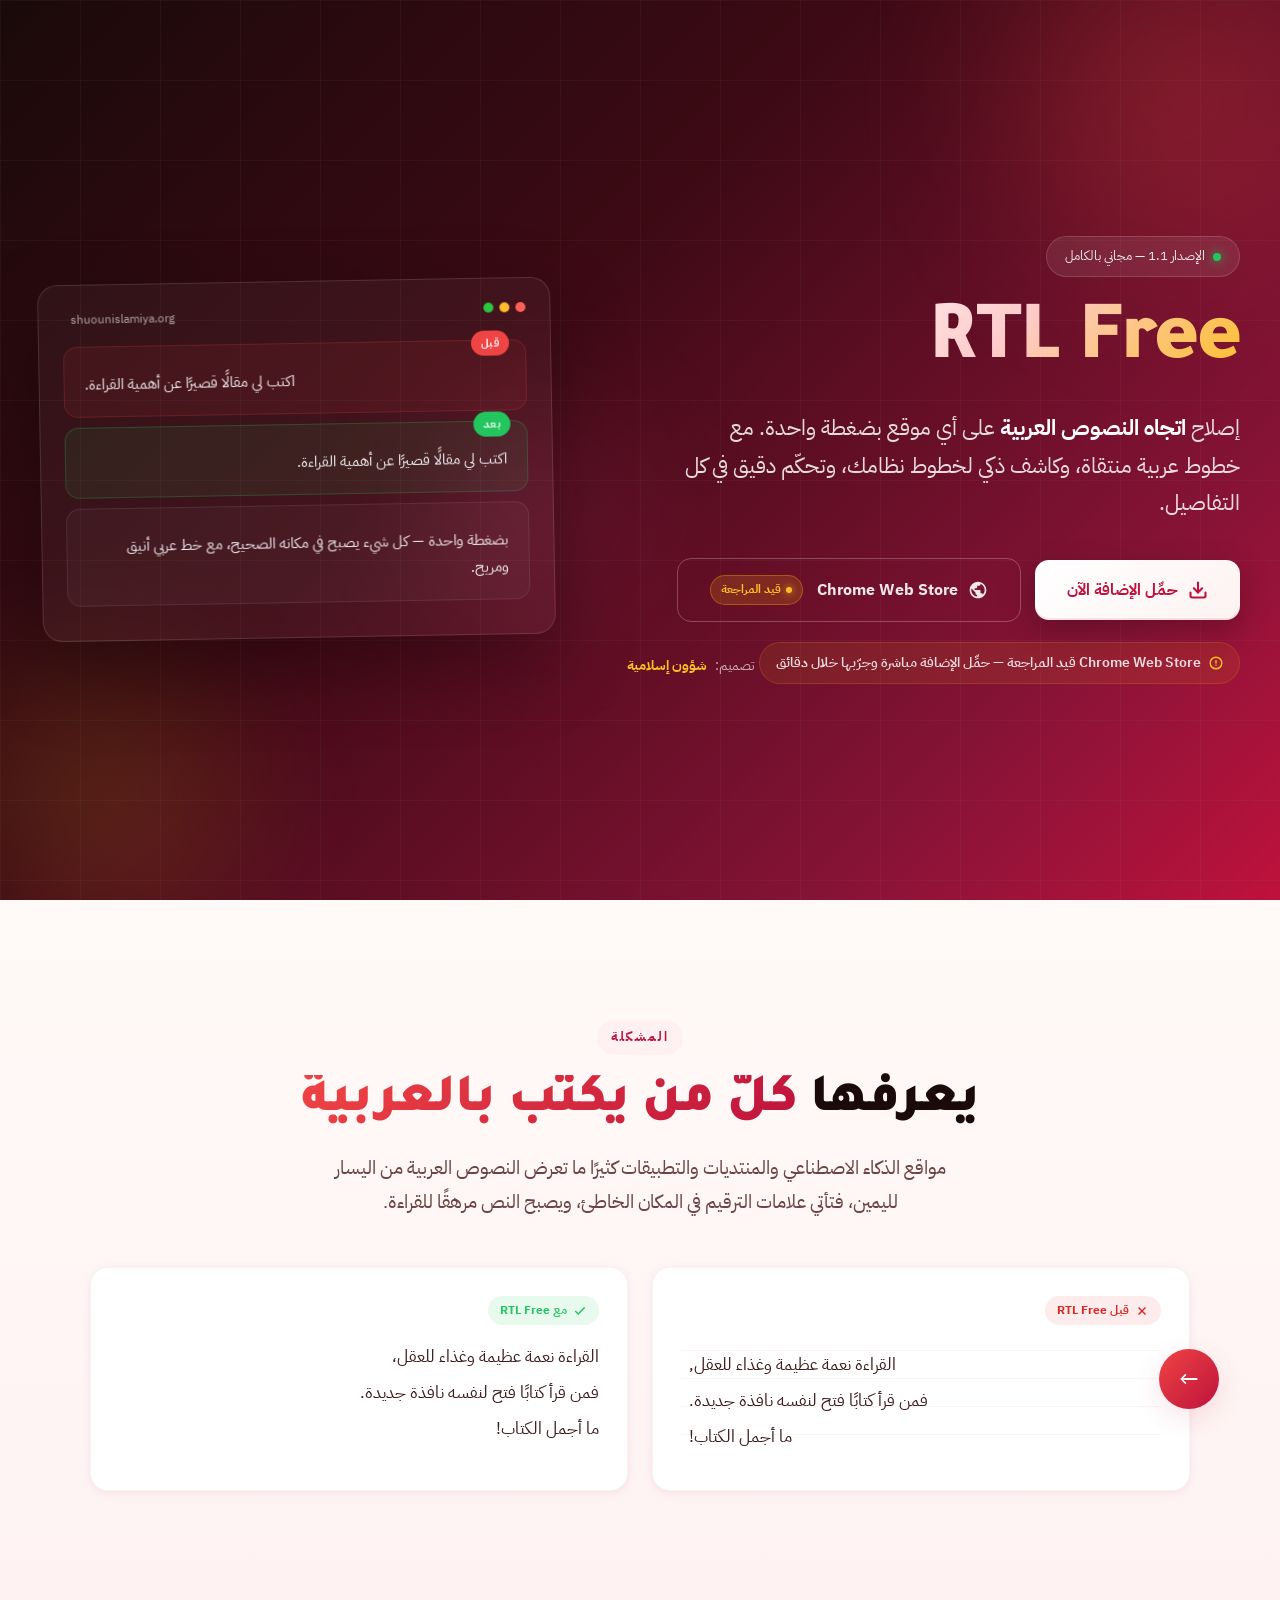
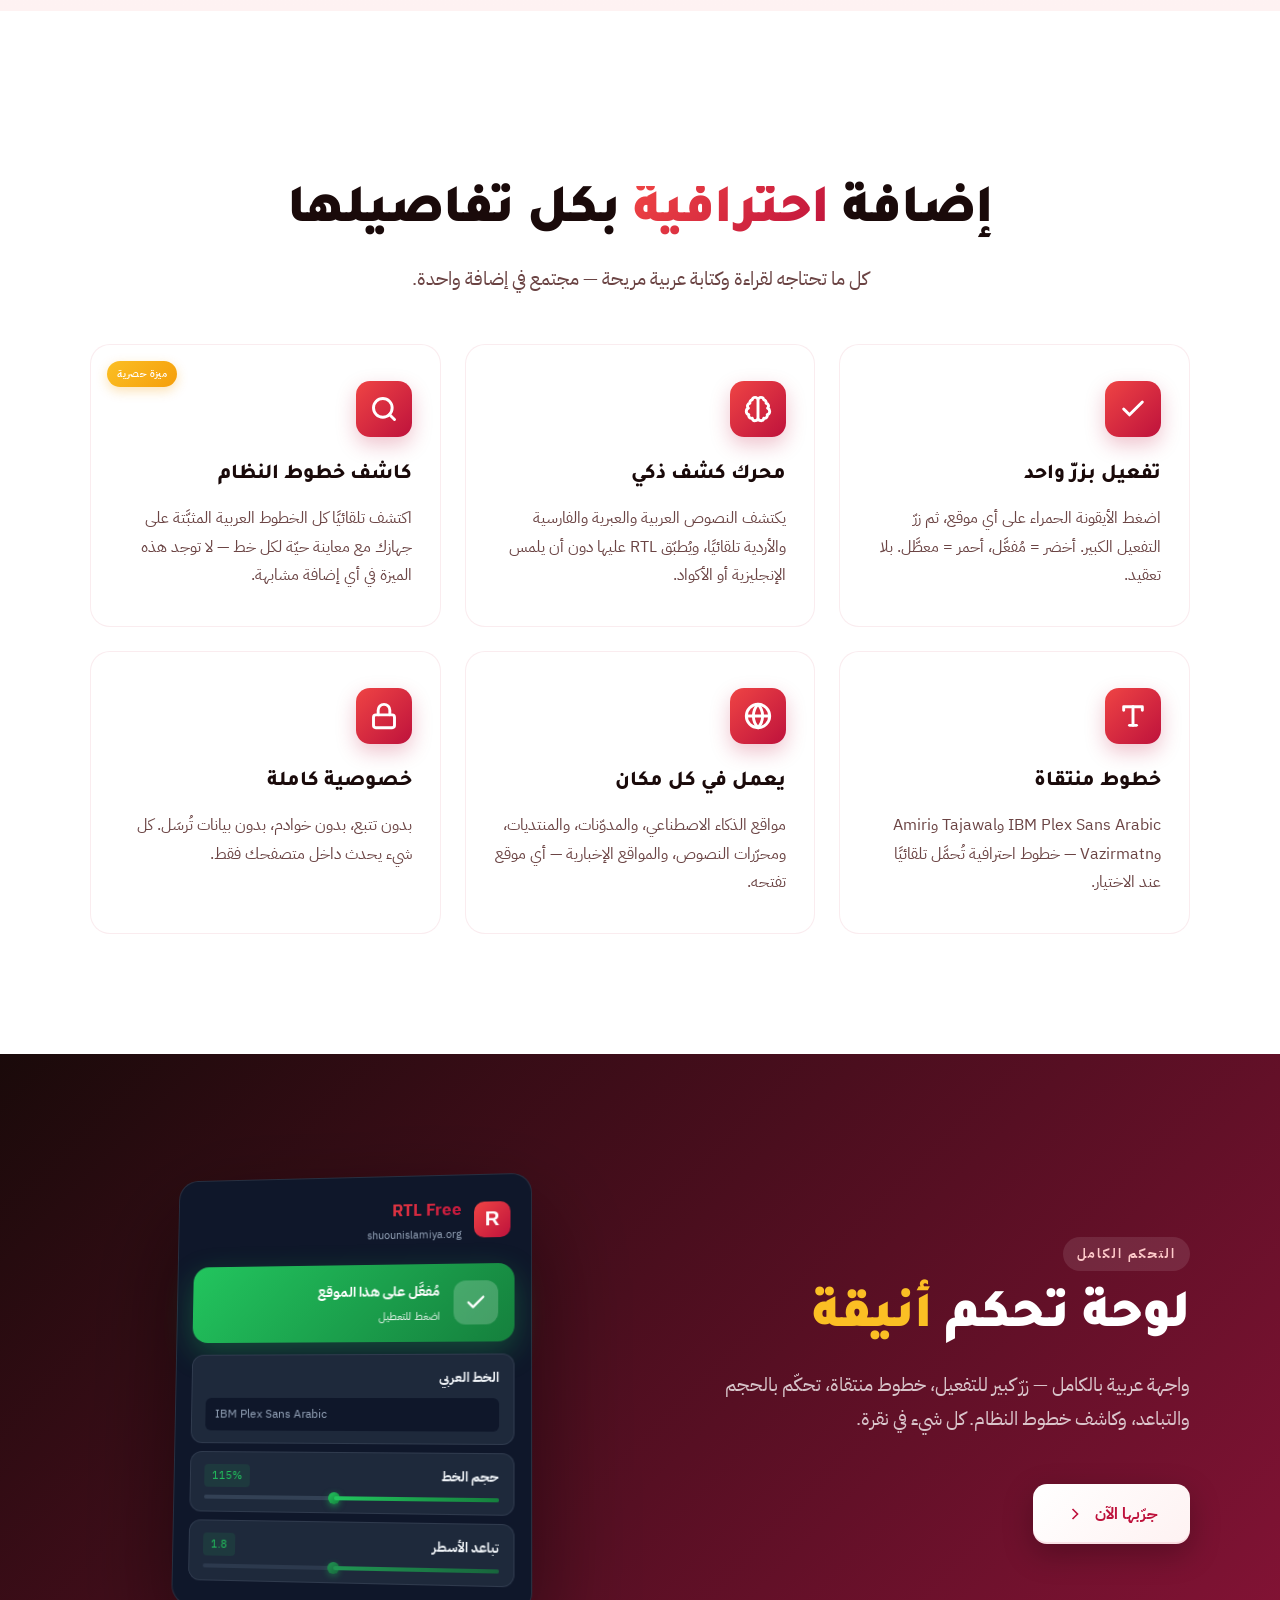
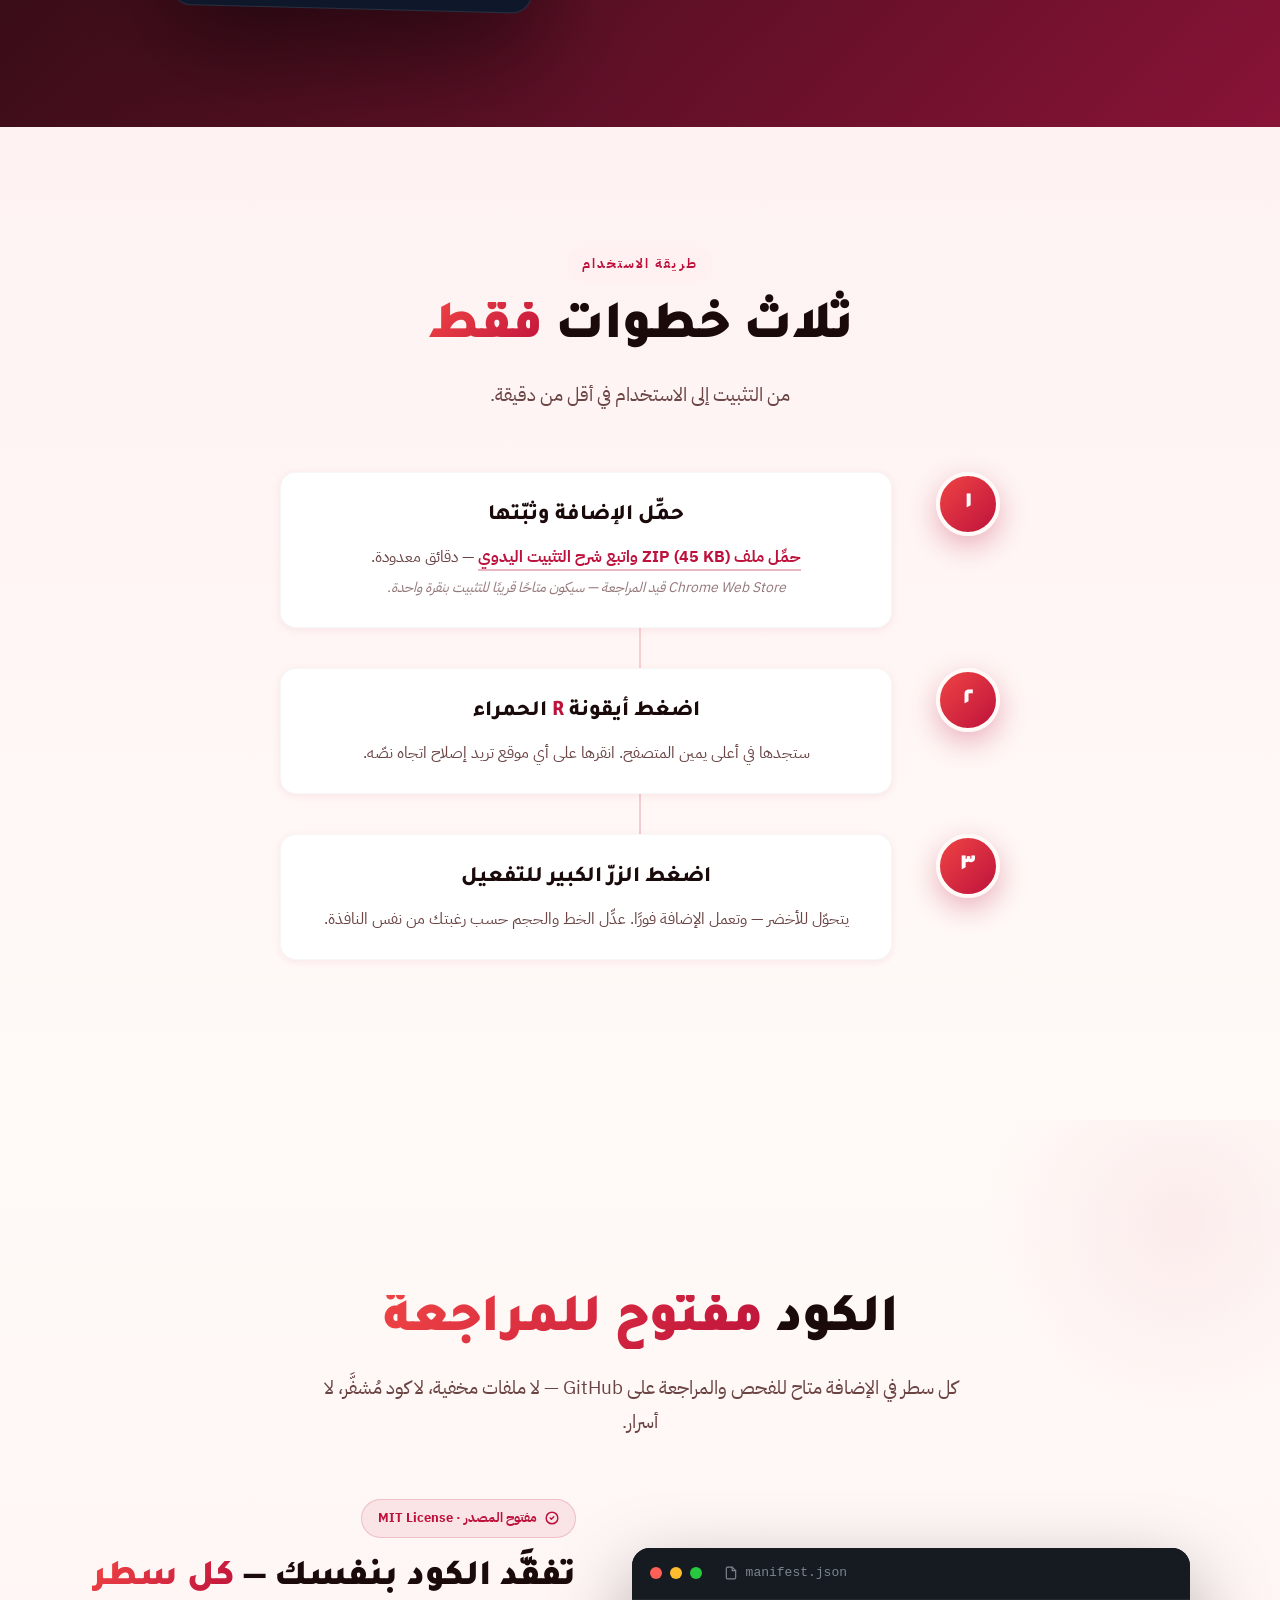
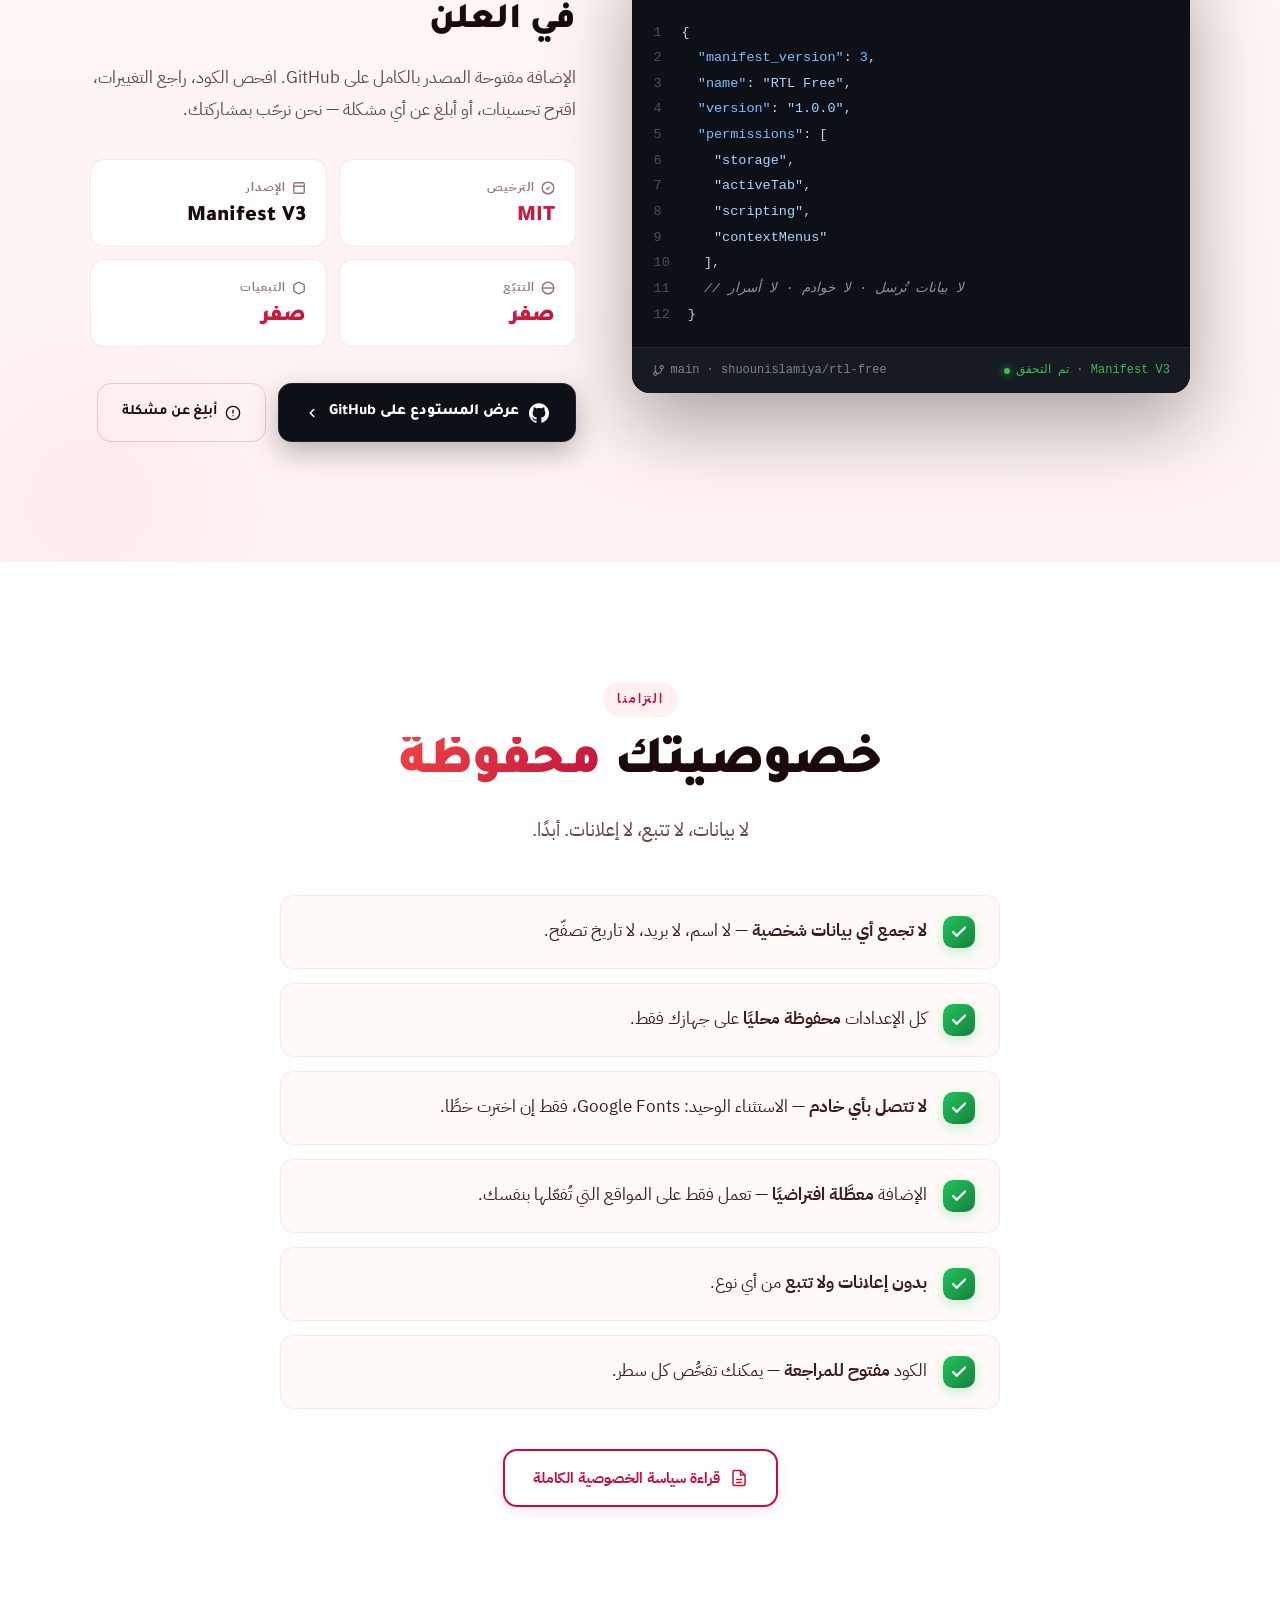
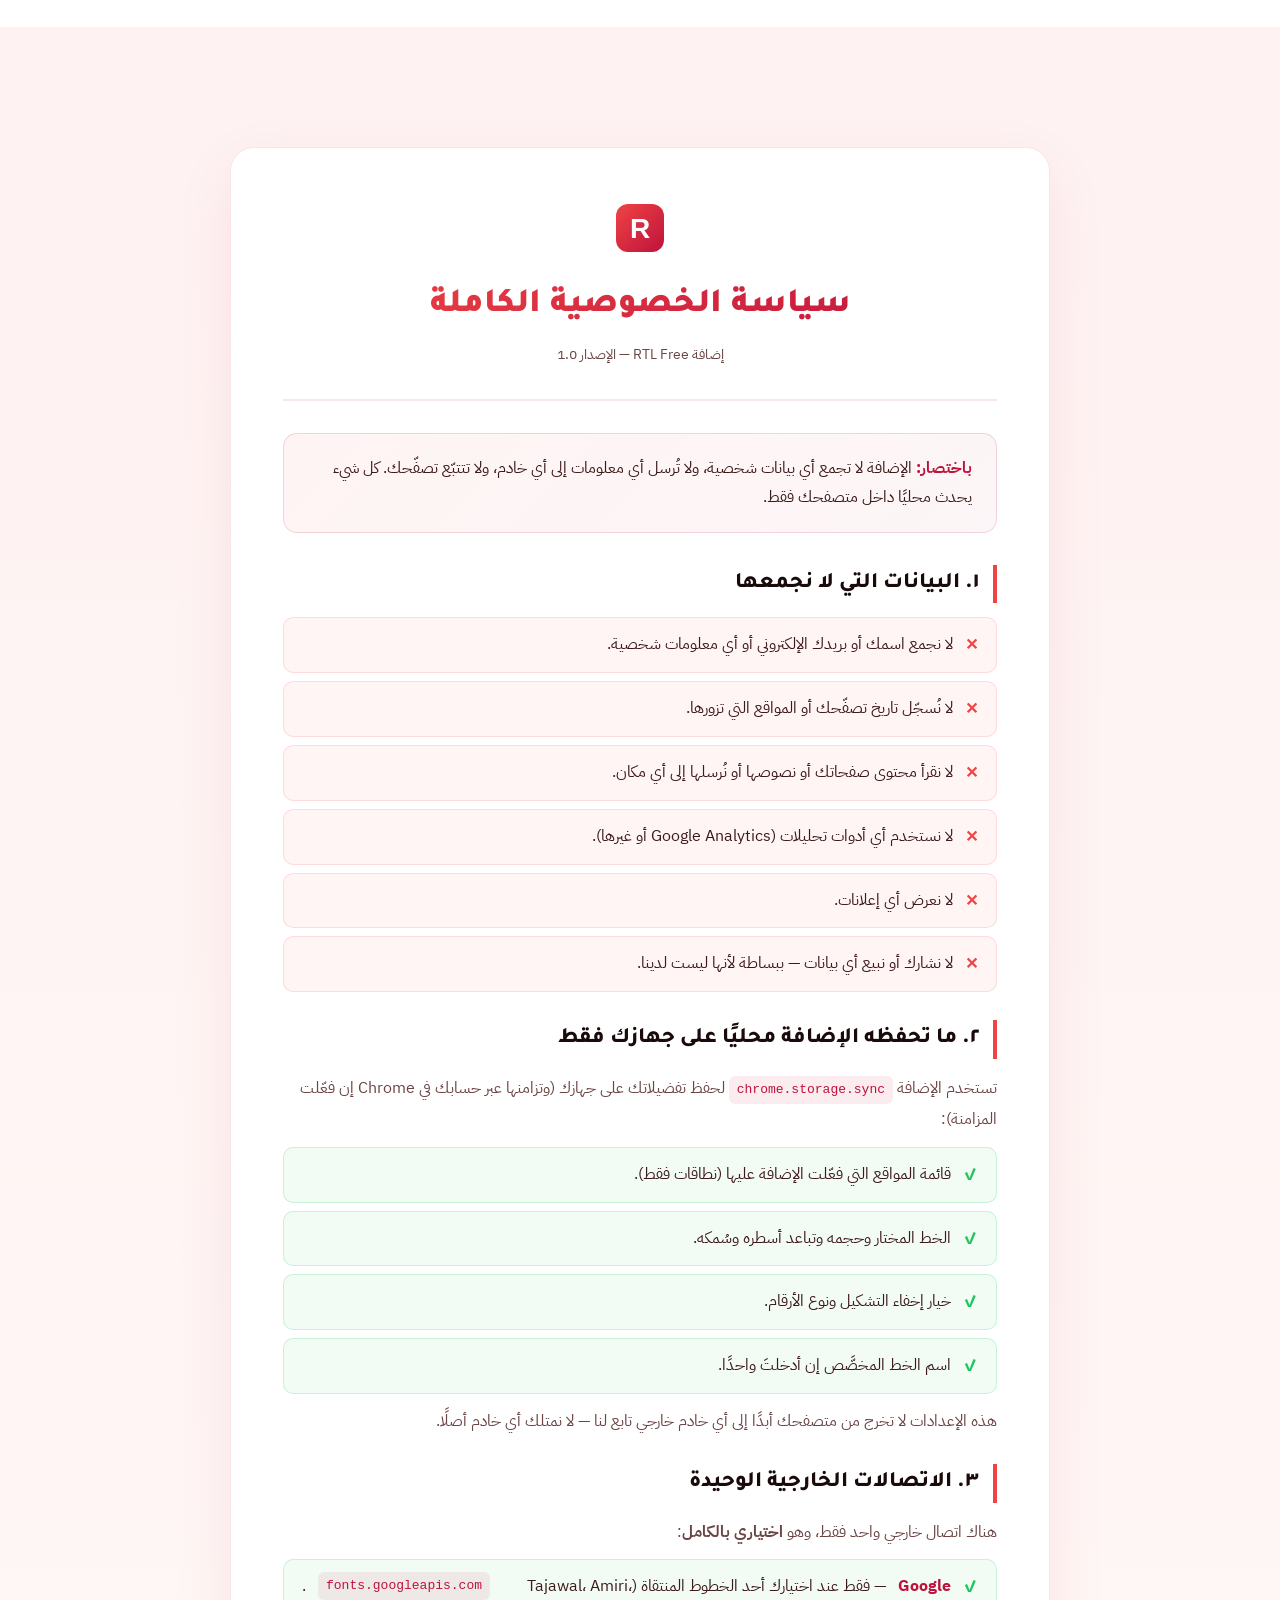
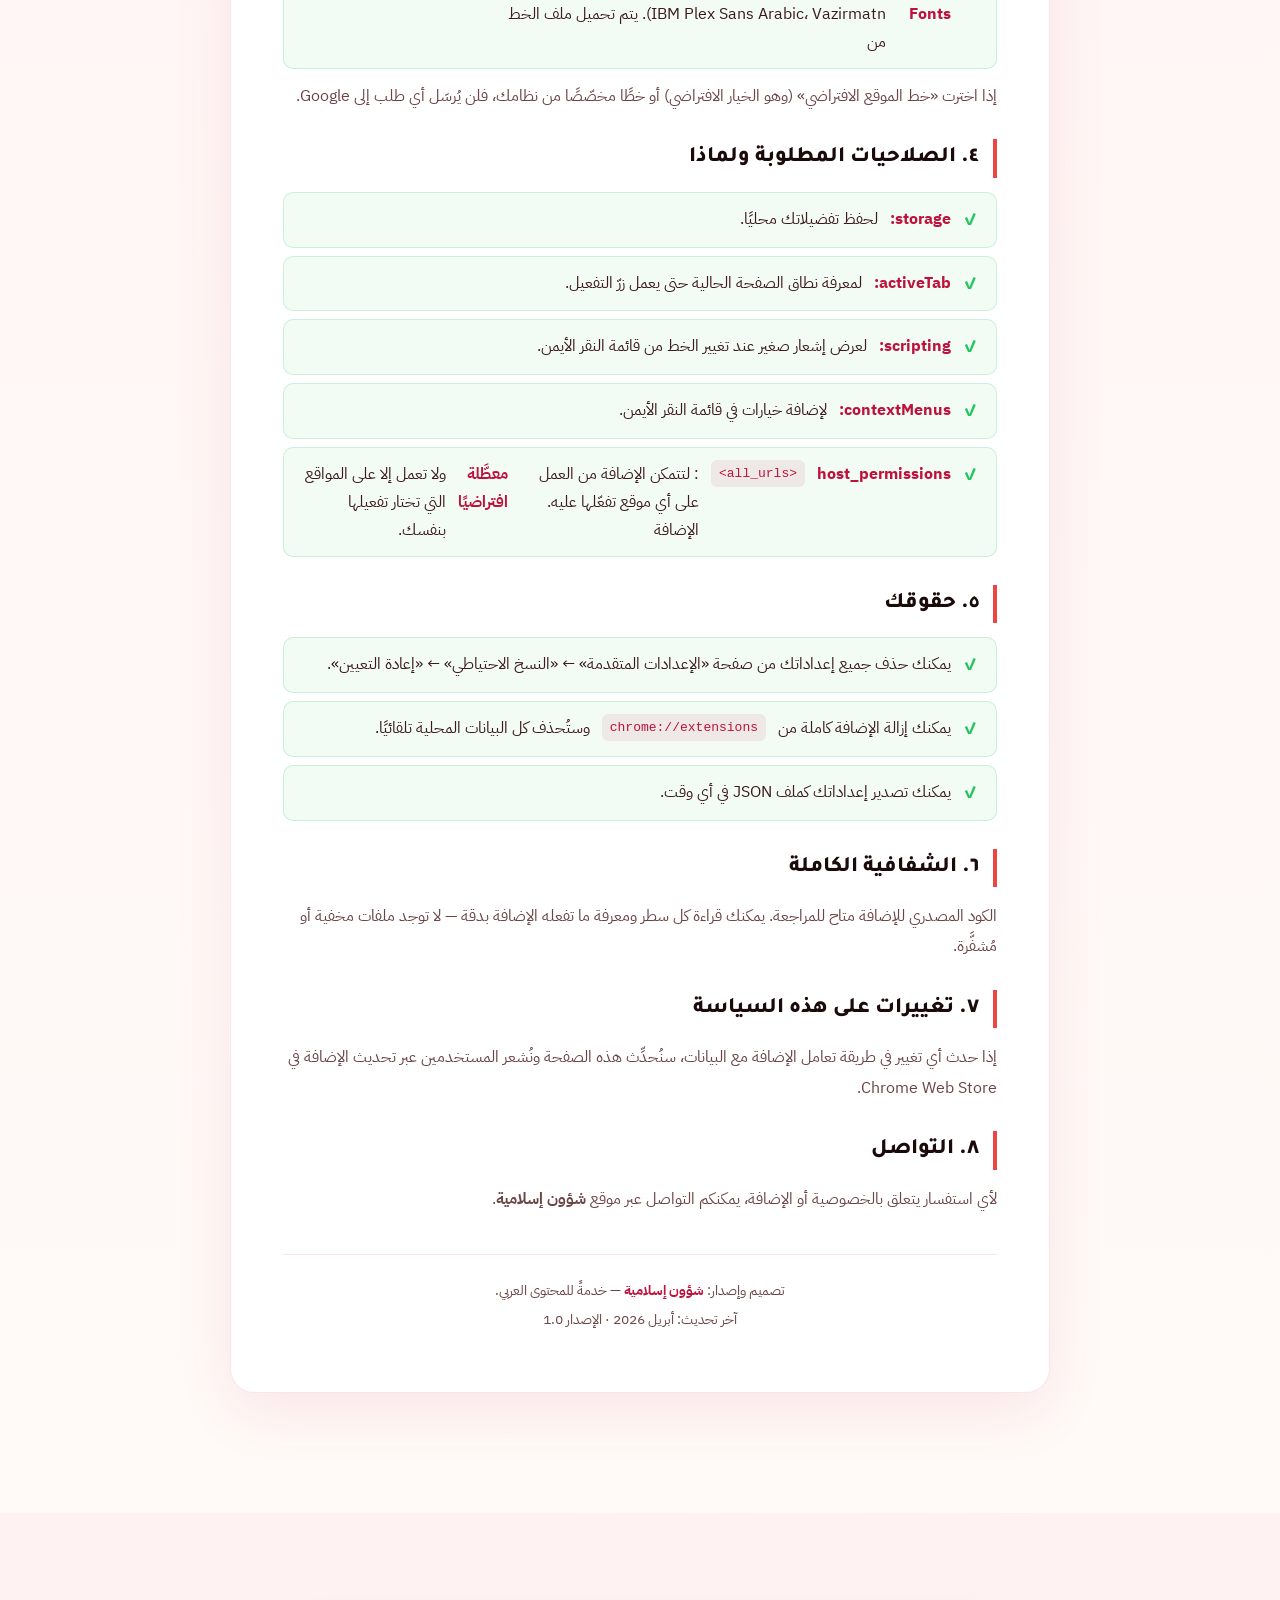
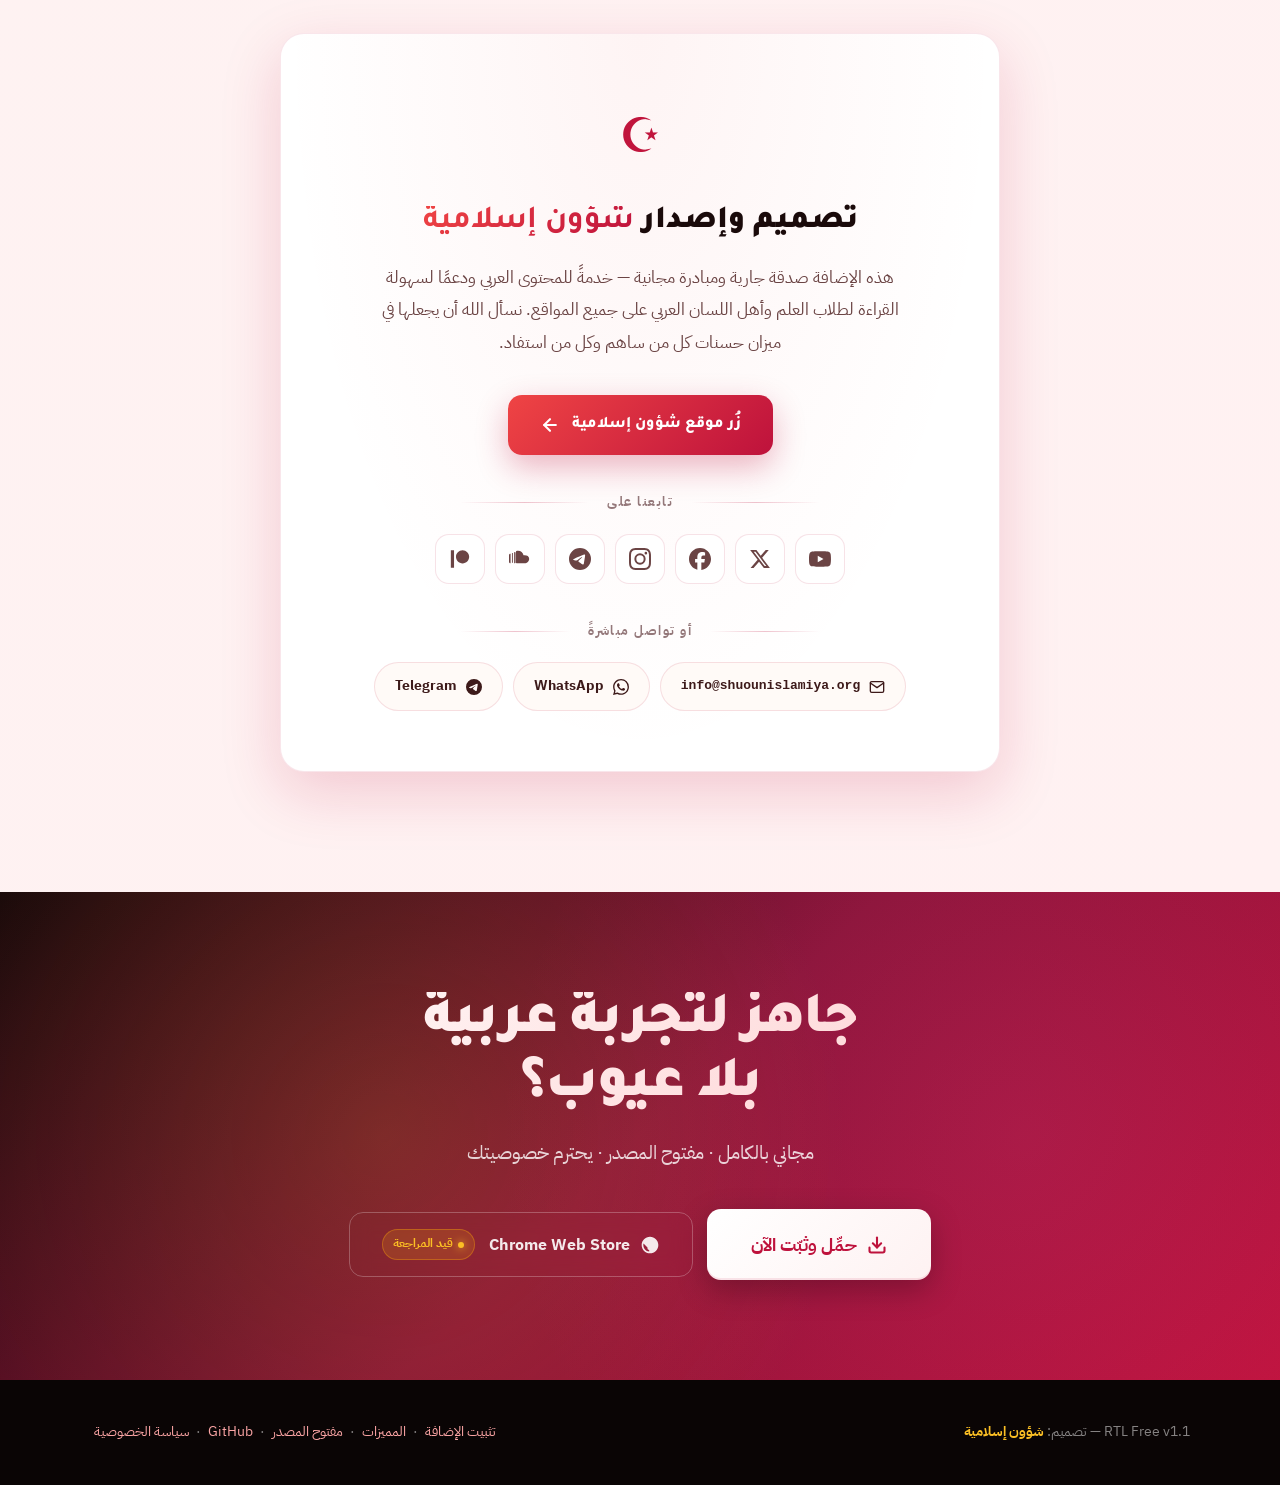
==== website/index.html @ 153b09cf "v1.1.0 — Bug fixes + keyboard shortcuts Fixes: - popup.js: null-safe event listeners (settings butto" ====
<!DOCTYPE html>
<html lang="ar" dir="rtl">
<head>
  <meta charset="UTF-8">
  <meta name="viewport" content="width=device-width, initial-scale=1.0">
  <title>RTL Free — إصلاح الاتجاه العربي الاحترافي</title>
  <meta name="description" content="إضافة مجانية واحترافية لإصلاح اتجاه النصوص العربية تلقائيًا على جميع المواقع، مع خطوط عربية منتقاة وكاشف ذكي لخطوط النظام. تصميم: شؤون إسلامية.">
  <meta name="keywords" content="RTL, إضافة عربية, اتجاه النص, خطوط عربية, كروم, كلود, شات جي بي تي">
  <meta name="theme-color" content="#be123c">
  <meta property="og:title" content="RTL Free — إصلاح الاتجاه العربي الاحترافي">
  <meta property="og:description" content="إضافة مجانية تُصلح اتجاه النصوص العربية تلقائيًا على جميع المواقع، بضغطة واحدة.">
  <meta property="og:type" content="website">
  <meta property="og:url" content="https://rtlfree.shuounislamiya.org">
  <link rel="icon" type="image/png" href="icon.png">
  <link rel="preconnect" href="https://fonts.googleapis.com">
  <link rel="preconnect" href="https://fonts.gstatic.com" crossorigin>
  <link href="https://fonts.googleapis.com/css2?family=IBM+Plex+Sans+Arabic:wght@300;400;500;600;700&family=Tajawal:wght@400;500;700;800;900&display=swap" rel="stylesheet">
  <style>
    *, *::before, *::after {
      margin: 0;
      padding: 0;
      box-sizing: border-box;
    }

    :root {
      --red: #ef4444;
      --red-2: #dc2626;
      --red-dark: #be123c;
      --red-deeper: #881337;
      --rose-light: #fecaca;
      --rose-softer: #fff1f2;

      --ink: #1a0a0a;
      --ink-soft: #3d1a1a;
      --ink-muted: #6b4444;
      --ink-dim: #94787a;
      --cream: #fffaf7;
      --cream-2: #fef2f2;
      --white: #ffffff;

      --green: #22c55e;
      --amber: #f59e0b;

      --font: 'IBM Plex Sans Arabic', 'Tajawal', 'Segoe UI', Tahoma, sans-serif;
      --font-display: 'Tajawal', 'IBM Plex Sans Arabic', sans-serif;

      --shadow-sm: 0 2px 8px rgba(190, 18, 60, 0.08);
      --shadow: 0 8px 28px rgba(190, 18, 60, 0.12);
      --shadow-lg: 0 20px 60px rgba(190, 18, 60, 0.18);
      --shadow-xl: 0 28px 90px rgba(190, 18, 60, 0.22);
    }

    html {
      scroll-behavior: smooth;
      scroll-padding-top: 80px;
    }

    body {
      font-family: var(--font);
      background: var(--cream);
      color: var(--ink);
      line-height: 1.75;
      overflow-x: hidden;
      -webkit-font-smoothing: antialiased;
      -moz-osx-font-smoothing: grayscale;
    }

    ::selection { background: var(--red); color: white; }

    /* ====================================================
       شريط التقدم العلوي
    ==================================================== */
    .scroll-progress {
      position: fixed;
      top: 0;
      right: 0;
      height: 3px;
      background: linear-gradient(90deg, var(--red), var(--red-dark), var(--red-deeper));
      z-index: 1000;
      width: 0%;
      transition: width 0.1s linear;
    }

    /* ====================================================
       الهيرو
    ==================================================== */
    .hero {
      position: relative;
      min-height: 100vh;
      background: linear-gradient(135deg, #1a0a0a 0%, #3d0a14 40%, var(--red-deeper) 80%, var(--red-dark) 100%);
      color: var(--white);
      padding: 100px 20px 80px;
      overflow: hidden;
      display: flex;
      align-items: center;
    }

    /* كرات ضوئية متحركة في الخلفية */
    .orb {
      position: absolute;
      border-radius: 50%;
      filter: blur(60px);
      opacity: 0.5;
      pointer-events: none;
      animation: float 18s ease-in-out infinite;
    }
    .orb-1 {
      width: 500px; height: 500px;
      background: radial-gradient(circle, rgba(239, 68, 68, 0.6), transparent 70%);
      top: -150px; right: -150px;
    }
    .orb-2 {
      width: 400px; height: 400px;
      background: radial-gradient(circle, rgba(251, 191, 36, 0.35), transparent 70%);
      bottom: -100px; left: -100px;
      animation-delay: -6s;
      animation-duration: 24s;
    }
    .orb-3 {
      width: 300px; height: 300px;
      background: radial-gradient(circle, rgba(236, 72, 153, 0.35), transparent 70%);
      top: 40%; left: 30%;
      animation-delay: -12s;
      animation-duration: 30s;
    }
    @keyframes float {
      0%, 100% { transform: translate(0, 0) scale(1); }
      33% { transform: translate(50px, -80px) scale(1.1); }
      66% { transform: translate(-30px, 40px) scale(0.95); }
    }

    /* شبكة خطوط خلفية */
    .hero::before {
      content: '';
      position: absolute;
      inset: 0;
      background-image:
        linear-gradient(rgba(255,255,255,0.03) 1px, transparent 1px),
        linear-gradient(90deg, rgba(255,255,255,0.03) 1px, transparent 1px);
      background-size: 80px 80px;
      pointer-events: none;
    }

    .hero-inner {
      position: relative;
      z-index: 2;
      max-width: 1200px;
      margin: 0 auto;
      display: grid;
      grid-template-columns: 1.1fr 0.9fr;
      gap: 60px;
      align-items: center;
      width: 100%;
    }

    .hero-text {
      animation: fadeInUp 1s cubic-bezier(.2,.8,.2,1) both;
    }

    @keyframes fadeInUp {
      from { opacity: 0; transform: translateY(30px); }
      to { opacity: 1; transform: translateY(0); }
    }

    .hero-badge {
      display: inline-flex;
      align-items: center;
      gap: 8px;
      padding: 8px 18px;
      background: rgba(255, 255, 255, 0.08);
      border: 1px solid rgba(255, 255, 255, 0.15);
      border-radius: 999px;
      font-size: 13px;
      color: rgba(255, 255, 255, 0.9);
      backdrop-filter: blur(10px);
      -webkit-backdrop-filter: blur(10px);
      margin-bottom: 24px;
    }
    .hero-badge-dot {
      width: 8px; height: 8px;
      background: var(--green);
      border-radius: 50%;
      box-shadow: 0 0 12px var(--green);
      animation: pulse-dot 2s ease-in-out infinite;
    }
    @keyframes pulse-dot {
      0%, 100% { opacity: 1; transform: scale(1); }
      50% { opacity: 0.5; transform: scale(1.3); }
    }

    .hero h1 {
      font-family: var(--font-display);
      font-size: clamp(48px, 7vw, 84px);
      font-weight: 900;
      line-height: 1.05;
      letter-spacing: -2px;
      margin-bottom: 20px;
      background: linear-gradient(135deg, #fff 20%, #fecaca 60%, #fbbf24 100%);
      -webkit-background-clip: text;
      -webkit-text-fill-color: transparent;
      background-clip: text;
    }

    .hero-sub {
      font-size: clamp(18px, 2vw, 22px);
      color: rgba(255, 255, 255, 0.85);
      line-height: 1.7;
      margin-bottom: 36px;
      max-width: 560px;
    }
    .hero-sub strong {
      color: #fff;
      font-weight: 700;
    }

    .hero-ctas {
      display: flex;
      flex-wrap: wrap;
      gap: 14px;
      align-items: center;
    }

    .btn {
      display: inline-flex;
      align-items: center;
      gap: 10px;
      padding: 16px 32px;
      border-radius: 14px;
      font-family: var(--font);
      font-size: 16px;
      font-weight: 700;
      text-decoration: none;
      transition: all 0.25s cubic-bezier(.2,.8,.2,1);
      cursor: pointer;
      border: none;
      position: relative;
      overflow: hidden;
    }

    .btn-primary {
      background: linear-gradient(135deg, #fff, #fef2f2);
      color: var(--red-dark);
      box-shadow: 0 10px 30px rgba(0,0,0,0.25), inset 0 -2px 0 rgba(190,18,60,0.1);
    }
    .btn-primary::before {
      content: '';
      position: absolute;
      inset: 0;
      background: linear-gradient(120deg, transparent 30%, rgba(255,255,255,0.9), transparent 70%);
      transform: translateX(100%);
      transition: transform 0.6s;
    }
    .btn-primary:hover {
      transform: translateY(-2px);
      box-shadow: 0 16px 40px rgba(0,0,0,0.3);
    }
    .btn-primary:hover::before {
      transform: translateX(-100%);
    }

    .btn-ghost {
      background: transparent;
      color: rgba(255, 255, 255, 0.9);
      border: 1px solid rgba(255, 255, 255, 0.25);
      backdrop-filter: blur(10px);
      -webkit-backdrop-filter: blur(10px);
    }
    .btn-ghost:hover {
      background: rgba(255,255,255,0.1);
      border-color: rgba(255,255,255,0.5);
    }

    .btn svg { width: 20px; height: 20px; }

    /* شارة "قيد المراجعة" على الأزرار */
    .btn-pending {
      position: relative;
    }
    .review-badge {
      display: inline-flex;
      align-items: center;
      gap: 5px;
      padding: 4px 10px;
      background: rgba(245, 158, 11, 0.18);
      color: #fbbf24;
      border: 1px solid rgba(245, 158, 11, 0.4);
      border-radius: 999px;
      font-size: 11.5px;
      font-weight: 700;
      margin-right: 4px;
      white-space: nowrap;
    }
    .review-badge::before {
      content: '';
      width: 6px;
      height: 6px;
      background: #fbbf24;
      border-radius: 50%;
      box-shadow: 0 0 8px #fbbf24;
      animation: pulse 2s ease-in-out infinite;
    }
    .btn-pending.btn-primary .review-badge {
      background: rgba(190, 18, 60, 0.12);
      color: var(--red-dark);
      border-color: rgba(190, 18, 60, 0.28);
    }
    .btn-pending.btn-primary .review-badge::before {
      background: var(--red-dark);
      box-shadow: 0 0 8px rgba(190, 18, 60, 0.6);
    }

    /* ملاحظة أسفل الأزرار */
    .hero-ctas-note {
      display: inline-flex;
      align-items: center;
      gap: 8px;
      margin-top: 18px;
      padding: 8px 16px;
      background: rgba(245, 158, 11, 0.1);
      border: 1px solid rgba(245, 158, 11, 0.2);
      border-radius: 999px;
      color: rgba(255,255,255,0.85);
      font-size: 13.5px;
      font-weight: 600;
    }
    .hero-ctas-note svg { width: 14px; height: 14px; color: #fbbf24; }

    .hero-credit {
      margin-top: 32px;
      display: inline-flex;
      align-items: center;
      gap: 8px;
      color: rgba(255,255,255,0.65);
      font-size: 14px;
    }
    .hero-credit strong {
      color: #fbbf24;
      font-weight: 700;
    }

    /* ====================================================
       المعاينة الحيّة (Before/After)
    ==================================================== */
    .hero-visual {
      position: relative;
      animation: fadeInUp 1s 0.2s cubic-bezier(.2,.8,.2,1) both;
    }

    .demo-card {
      background: rgba(255, 255, 255, 0.04);
      border: 1px solid rgba(255, 255, 255, 0.12);
      border-radius: 20px;
      padding: 24px;
      backdrop-filter: blur(20px);
      -webkit-backdrop-filter: blur(20px);
      box-shadow: 0 30px 80px rgba(0,0,0,0.3);
      transform: rotate(-1deg);
      transition: transform 0.4s;
    }
    .demo-card:hover {
      transform: rotate(0deg) scale(1.02);
    }

    .demo-tabs {
      display: flex;
      gap: 6px;
      margin-bottom: 16px;
    }
    .demo-dot {
      width: 10px; height: 10px;
      border-radius: 50%;
    }
    .demo-dot.r { background: #ff5f57; }
    .demo-dot.y { background: #febc2e; }
    .demo-dot.g { background: #28c840; }
    .demo-title {
      color: rgba(255,255,255,0.6);
      font-size: 12px;
      margin-right: auto;
      padding-inline-end: 8px;
    }

    .demo-row {
      padding: 18px 20px;
      border-radius: 14px;
      margin-bottom: 10px;
      position: relative;
    }
    .demo-before {
      background: rgba(239, 68, 68, 0.08);
      border: 1px solid rgba(239, 68, 68, 0.2);
      direction: ltr;
      text-align: left;
    }
    .demo-after {
      background: rgba(34, 197, 94, 0.08);
      border: 1px solid rgba(34, 197, 94, 0.25);
      direction: rtl;
      text-align: right;
    }

    .demo-tag {
      position: absolute;
      top: -10px;
      font-size: 11px;
      font-weight: 700;
      padding: 3px 10px;
      border-radius: 999px;
      letter-spacing: 0.5px;
    }
    .demo-before .demo-tag {
      background: var(--red);
      color: white;
      right: 16px;
    }
    .demo-after .demo-tag {
      background: var(--green);
      color: white;
      right: 16px;
    }

    .demo-text {
      color: rgba(255,255,255,0.95);
      font-size: 15px;
      line-height: 1.8;
      margin-top: 6px;
    }

    /* ====================================================
       الأقسام العامة
    ==================================================== */
    .section {
      padding: 120px 20px;
      position: relative;
    }

    .container {
      max-width: 1100px;
      margin: 0 auto;
    }

    .eyebrow {
      display: inline-block;
      font-size: 13px;
      font-weight: 700;
      color: var(--red-dark);
      letter-spacing: 2px;
      text-transform: uppercase;
      padding: 6px 14px;
      background: var(--rose-softer);
      border-radius: 999px;
      margin-bottom: 16px;
    }

    .section-title {
      font-family: var(--font-display);
      font-size: clamp(32px, 4.5vw, 54px);
      font-weight: 900;
      color: var(--ink);
      margin-bottom: 18px;
      letter-spacing: -1px;
      line-height: 1.15;
    }
    .section-title .highlight {
      background: linear-gradient(135deg, var(--red), var(--red-dark));
      -webkit-background-clip: text;
      -webkit-text-fill-color: transparent;
      background-clip: text;
    }

    .section-sub {
      font-size: 19px;
      color: var(--ink-muted);
      max-width: 640px;
      line-height: 1.8;
      margin-bottom: 48px;
    }

    .text-center { text-align: center; }
    .text-center .section-sub { margin: 0 auto 48px; }

    /* أنميشن الدخول عند التمرير */
    .reveal {
      opacity: 0;
      transform: translateY(30px);
      transition: opacity 0.9s cubic-bezier(.2,.8,.2,1), transform 0.9s cubic-bezier(.2,.8,.2,1);
    }
    .reveal.visible {
      opacity: 1;
      transform: translateY(0);
    }
    .reveal-delay-1 { transition-delay: 0.1s; }
    .reveal-delay-2 { transition-delay: 0.2s; }
    .reveal-delay-3 { transition-delay: 0.3s; }

    /* ====================================================
       قسم المشكلة
    ==================================================== */
    .problem-section {
      background: linear-gradient(180deg, var(--cream) 0%, var(--cream-2) 100%);
    }
    .problem-grid {
      display: grid;
      grid-template-columns: 1fr 1fr;
      gap: 24px;
      margin-top: 40px;
    }

    .compare-card {
      background: var(--white);
      border-radius: 18px;
      padding: 28px;
      box-shadow: var(--shadow-sm);
      border: 1px solid rgba(0,0,0,0.04);
      position: relative;
      transition: all 0.3s;
    }
    .compare-card:hover {
      transform: translateY(-4px);
      box-shadow: var(--shadow);
    }
    .compare-card .label {
      display: inline-flex;
      align-items: center;
      gap: 6px;
      font-size: 12px;
      font-weight: 700;
      padding: 4px 12px;
      border-radius: 999px;
      margin-bottom: 14px;
    }
    .compare-card.bad .label {
      background: rgba(239, 68, 68, 0.1);
      color: var(--red-2);
    }
    .compare-card.good .label {
      background: rgba(34, 197, 94, 0.1);
      color: var(--green);
    }
    .compare-text {
      font-size: 17px;
      line-height: 2.1;
      color: var(--ink-soft);
    }
    .compare-card.bad .compare-text {
      direction: ltr;
      text-align: left;
      background: repeating-linear-gradient(0deg, transparent 0, transparent 27px, rgba(239, 68, 68, 0.06) 27px, rgba(239, 68, 68, 0.06) 28px);
      padding: 8px;
      border-radius: 8px;
    }
    .compare-card.good .compare-text {
      direction: rtl;
      text-align: right;
    }
    .arrow-connect {
      position: absolute;
      top: 50%;
      right: -30px;
      transform: translateY(-50%);
      width: 60px;
      height: 60px;
      background: linear-gradient(135deg, var(--red), var(--red-dark));
      border-radius: 50%;
      display: flex;
      align-items: center;
      justify-content: center;
      color: white;
      font-size: 24px;
      box-shadow: var(--shadow);
      z-index: 2;
    }

    /* ====================================================
       المميزات
    ==================================================== */
    .features {
      background: var(--white);
    }

    .features-grid {
      display: grid;
      grid-template-columns: repeat(auto-fit, minmax(280px, 1fr));
      gap: 24px;
      margin-top: 48px;
    }

    .feature-card {
      position: relative;
      padding: 36px 28px;
      background: var(--white);
      border: 1px solid rgba(190, 18, 60, 0.08);
      border-radius: 20px;
      transition: all 0.4s cubic-bezier(.2,.8,.2,1);
      overflow: hidden;
    }

    .feature-card::before {
      content: '';
      position: absolute;
      inset: 0;
      background: linear-gradient(135deg, rgba(239, 68, 68, 0.04), rgba(190, 18, 60, 0.02));
      opacity: 0;
      transition: opacity 0.4s;
      pointer-events: none;
    }
    .feature-card::after {
      content: '';
      position: absolute;
      top: -50%; right: -50%;
      width: 200%; height: 200%;
      background: radial-gradient(circle, rgba(239, 68, 68, 0.08), transparent 40%);
      opacity: 0;
      transition: opacity 0.5s;
      pointer-events: none;
    }

    .feature-card:hover {
      transform: translateY(-6px);
      border-color: rgba(190, 18, 60, 0.2);
      box-shadow: var(--shadow-lg);
    }
    .feature-card:hover::before { opacity: 1; }
    .feature-card:hover::after { opacity: 1; }

    .feature-icon {
      width: 56px;
      height: 56px;
      background: linear-gradient(135deg, var(--red), var(--red-dark));
      border-radius: 14px;
      display: flex;
      align-items: center;
      justify-content: center;
      color: white;
      margin-bottom: 20px;
      box-shadow: 0 8px 20px rgba(190, 18, 60, 0.25);
      position: relative;
      z-index: 1;
    }
    .feature-icon svg { width: 28px; height: 28px; }

    .feature-card h3 {
      font-family: var(--font-display);
      font-size: 21px;
      font-weight: 800;
      color: var(--ink);
      margin-bottom: 10px;
      position: relative;
      z-index: 1;
    }
    .feature-card p {
      font-size: 15.5px;
      color: var(--ink-muted);
      line-height: 1.85;
      position: relative;
      z-index: 1;
    }

    .feature-exclusive {
      position: absolute;
      top: 16px;
      left: 16px;
      background: linear-gradient(135deg, #fbbf24, #f59e0b);
      color: white;
      font-size: 10px;
      font-weight: 800;
      padding: 4px 10px;
      border-radius: 999px;
      letter-spacing: 0.5px;
      box-shadow: 0 4px 12px rgba(245, 158, 11, 0.3);
      z-index: 2;
    }

    /* ====================================================
       كيف تعمل
    ==================================================== */
    .how {
      background: linear-gradient(180deg, var(--cream-2) 0%, var(--cream) 100%);
    }

    .steps-wrapper {
      position: relative;
      margin-top: 60px;
    }

    .steps-wrapper::before {
      content: '';
      position: absolute;
      top: 30px;
      right: 50%;
      transform: translateX(50%);
      width: 2px;
      height: calc(100% - 60px);
      background: linear-gradient(180deg, var(--red), var(--red-dark));
      opacity: 0.2;
    }

    .step {
      display: grid;
      grid-template-columns: 80px 1fr;
      gap: 28px;
      max-width: 720px;
      margin: 0 auto 40px;
      align-items: start;
      position: relative;
    }

    .step-num {
      width: 64px;
      height: 64px;
      background: linear-gradient(135deg, var(--red), var(--red-dark));
      color: white;
      border-radius: 50%;
      display: flex;
      align-items: center;
      justify-content: center;
      font-size: 24px;
      font-weight: 900;
      font-family: var(--font-display);
      box-shadow: 0 10px 28px rgba(190, 18, 60, 0.3);
      border: 4px solid var(--cream);
      z-index: 1;
    }

    .step-content {
      background: var(--white);
      padding: 24px 28px;
      border-radius: 16px;
      box-shadow: var(--shadow-sm);
      border: 1px solid rgba(0,0,0,0.03);
      transition: all 0.3s;
    }
    .step-content:hover {
      transform: translateX(-4px);
      box-shadow: var(--shadow);
    }

    .step-content h3 {
      font-family: var(--font-display);
      font-size: 22px;
      font-weight: 800;
      margin-bottom: 8px;
      color: var(--ink);
    }
    .step-content p {
      color: var(--ink-muted);
      font-size: 16px;
      line-height: 1.85;
    }

    /* ====================================================
       معاينة مصغّرة للـ popup
    ==================================================== */
    .popup-showcase {
      background: linear-gradient(135deg, var(--ink) 0%, var(--red-deeper) 100%);
      color: white;
      position: relative;
      overflow: hidden;
    }
    .popup-showcase .container {
      display: grid;
      grid-template-columns: 1fr 1fr;
      gap: 60px;
      align-items: center;
    }
    .popup-showcase .section-title { color: white; }
    .popup-showcase .eyebrow {
      background: rgba(255,255,255,0.1);
      color: #fecaca;
    }
    .popup-showcase .section-sub {
      color: rgba(255,255,255,0.75);
    }

    .popup-mockup {
      background: #0f172a;
      border: 1px solid rgba(255,255,255,0.1);
      border-radius: 20px;
      padding: 16px;
      box-shadow: 0 40px 100px rgba(0,0,0,0.5);
      max-width: 360px;
      margin: 0 auto;
      transform: perspective(1200px) rotateY(-8deg) rotateX(4deg);
      transition: transform 0.6s;
    }
    .popup-mockup:hover {
      transform: perspective(1200px) rotateY(-2deg) rotateX(1deg) scale(1.03);
    }

    .mockup-hero {
      display: flex;
      align-items: center;
      gap: 12px;
      padding: 4px 4px 12px;
      margin-bottom: 8px;
    }
    .mockup-logo {
      width: 36px; height: 36px;
      background: linear-gradient(135deg, var(--red), var(--red-dark));
      border-radius: 10px;
      display: flex;
      align-items: center;
      justify-content: center;
      color: white;
      font-weight: 900;
      font-size: 20px;
      font-family: Arial;
    }
    .mockup-title {
      font-weight: 800;
      font-size: 17px;
      background: linear-gradient(135deg, var(--red), var(--red-dark));
      -webkit-background-clip: text;
      -webkit-text-fill-color: transparent;
    }
    .mockup-site {
      font-size: 11px;
      color: #94a3b8;
      direction: ltr;
    }

    .mockup-toggle {
      display: flex;
      align-items: center;
      gap: 14px;
      padding: 16px;
      border-radius: 16px;
      background: linear-gradient(135deg, var(--green), #15803d);
      color: white;
      box-shadow: 0 10px 30px rgba(34,197,94,0.3);
      margin-bottom: 12px;
      animation: glow-green 3s ease-in-out infinite;
    }
    @keyframes glow-green {
      0%, 100% { box-shadow: 0 10px 30px rgba(34,197,94,0.3); }
      50% { box-shadow: 0 15px 40px rgba(34,197,94,0.5); }
    }
    .mockup-toggle-icon {
      width: 44px; height: 44px;
      background: rgba(255,255,255,0.2);
      border-radius: 12px;
      display: flex;
      align-items: center;
      justify-content: center;
      font-size: 20px;
    }
    .mockup-toggle-text h4 {
      font-size: 14px; font-weight: 800; margin-bottom: 2px;
    }
    .mockup-toggle-text p {
      font-size: 11px; opacity: 0.9;
    }

    .mockup-card {
      background: #1e293b;
      border: 1px solid rgba(148,163,184,0.15);
      border-radius: 12px;
      padding: 12px 14px;
      margin-bottom: 8px;
    }
    .mockup-card-h {
      display: flex;
      justify-content: space-between;
      margin-bottom: 8px;
    }
    .mockup-card-h h5 {
      font-size: 13px; color: #f1f5f9;
    }
    .mockup-card-h .val {
      font-size: 11px;
      color: #22c55e;
      background: rgba(34,197,94,0.1);
      padding: 2px 8px;
      border-radius: 4px;
    }
    .mockup-range {
      height: 4px;
      background: #334155;
      border-radius: 2px;
      position: relative;
    }
    .mockup-range::after {
      content: '';
      position: absolute;
      inset-inline-start: 0;
      top: 0;
      width: 55%;
      height: 100%;
      background: linear-gradient(90deg, #22c55e, #15803d);
      border-radius: 2px;
    }
    .mockup-range::before {
      content: '';
      position: absolute;
      inset-inline-start: 55%;
      top: -4px;
      width: 12px;
      height: 12px;
      background: linear-gradient(135deg, #22c55e, #15803d);
      border-radius: 50%;
      transform: translateX(50%);
      box-shadow: 0 2px 6px rgba(34,197,94,0.5);
    }

    /* ====================================================
       الخصوصية
    ==================================================== */
    .privacy {
      background: var(--white);
    }
    .privacy-list {
      list-style: none;
      max-width: 720px;
      margin: 48px auto 0;
      display: grid;
      gap: 14px;
    }
    .privacy-item {
      display: flex;
      align-items: flex-start;
      gap: 16px;
      padding: 20px 24px;
      background: var(--cream);
      border: 1px solid rgba(190,18,60,0.08);
      border-radius: 14px;
      transition: all 0.3s;
    }
    .privacy-item:hover {
      background: var(--rose-softer);
      border-color: rgba(190,18,60,0.2);
      transform: translateX(-4px);
    }
    .privacy-check {
      width: 32px;
      height: 32px;
      background: linear-gradient(135deg, var(--green), #15803d);
      border-radius: 10px;
      display: flex;
      align-items: center;
      justify-content: center;
      color: white;
      flex-shrink: 0;
      box-shadow: 0 4px 12px rgba(34,197,94,0.25);
    }
    .privacy-text {
      font-size: 17px;
      color: var(--ink-soft);
      line-height: 1.8;
    }

    /* ====================================================
       زر سياسة الخصوصية
    ==================================================== */
    .privacy-cta {
      margin-top: 40px;
    }
    .btn-privacy {
      display: inline-flex;
      align-items: center;
      gap: 10px;
      padding: 14px 28px;
      background: var(--white);
      color: var(--red-dark);
      border: 2px solid var(--red-dark);
      border-radius: 14px;
      font-family: var(--font);
      font-size: 15px;
      font-weight: 700;
      text-decoration: none;
      transition: all 0.25s cubic-bezier(.2,.8,.2,1);
      box-shadow: 0 4px 14px rgba(190, 18, 60, 0.1);
    }
    .btn-privacy:hover {
      background: linear-gradient(135deg, var(--red), var(--red-dark));
      color: white;
      transform: translateY(-2px);
      box-shadow: 0 10px 28px rgba(190, 18, 60, 0.3);
    }

    /* ====================================================
       سياسة الخصوصية الكاملة
    ==================================================== */
    .privacy-full {
      background: linear-gradient(180deg, var(--cream-2) 0%, var(--cream) 100%);
      scroll-margin-top: 20px;
    }

    .pp-card {
      max-width: 820px;
      margin: 0 auto;
      background: var(--white);
      border: 1px solid rgba(190, 18, 60, 0.1);
      border-radius: 24px;
      padding: 56px 52px;
      box-shadow: 0 20px 60px rgba(190, 18, 60, 0.08);
    }

    .pp-header {
      text-align: center;
      padding-bottom: 32px;
      margin-bottom: 32px;
      border-bottom: 2px solid rgba(190, 18, 60, 0.1);
    }

    .pp-logo {
      margin-bottom: 16px;
    }

    .pp-header h2 {
      font-family: var(--font-display);
      font-size: 34px;
      font-weight: 900;
      background: linear-gradient(135deg, var(--red), var(--red-dark));
      -webkit-background-clip: text;
      -webkit-text-fill-color: transparent;
      margin-bottom: 6px;
    }

    .pp-meta {
      color: var(--ink-muted);
      font-size: 14px;
    }

    .pp-highlight {
      background: linear-gradient(135deg, rgba(239, 68, 68, 0.06), rgba(190, 18, 60, 0.04));
      border: 1px solid rgba(190, 18, 60, 0.15);
      border-radius: 14px;
      padding: 20px 24px;
      margin-bottom: 32px;
      font-size: 16px;
      color: var(--ink-soft);
      line-height: 1.8;
    }
    .pp-highlight strong {
      color: var(--red-dark);
      font-weight: 800;
    }

    .pp-h {
      font-family: var(--font-display);
      font-size: 22px;
      font-weight: 800;
      color: var(--ink);
      margin: 28px 0 14px;
      padding-right: 14px;
      border-right: 4px solid var(--red);
    }

    .pp-p {
      font-size: 16px;
      color: var(--ink-muted);
      line-height: 1.9;
      margin-bottom: 12px;
    }

    .pp-p code, .pp-list code {
      background: rgba(190, 18, 60, 0.08);
      color: var(--red-dark);
      padding: 2px 8px;
      border-radius: 6px;
      font-size: 13px;
      font-family: 'Consolas', 'Courier New', monospace;
      direction: ltr;
      display: inline-block;
    }

    .pp-list {
      list-style: none;
      margin: 12px 0;
    }

    .pp-list li {
      padding: 12px 18px;
      border-radius: 10px;
      margin-bottom: 8px;
      display: flex;
      align-items: flex-start;
      gap: 12px;
      font-size: 15.5px;
      color: var(--ink-soft);
      line-height: 1.8;
    }
    .pp-list li::before {
      font-weight: 900;
      font-size: 16px;
      flex-shrink: 0;
      margin-top: 1px;
    }
    .pp-list.yes li {
      background: rgba(34, 197, 94, 0.06);
      border: 1px solid rgba(34, 197, 94, 0.2);
    }
    .pp-list.yes li::before {
      content: '✓';
      color: var(--green);
    }
    .pp-list.no li {
      background: rgba(239, 68, 68, 0.05);
      border: 1px solid rgba(239, 68, 68, 0.15);
    }
    .pp-list.no li::before {
      content: '✕';
      color: var(--red);
    }
    .pp-list strong {
      color: var(--red-dark);
      font-weight: 700;
    }

    .pp-footer {
      margin-top: 40px;
      padding-top: 24px;
      border-top: 1px solid rgba(190, 18, 60, 0.1);
      text-align: center;
      font-size: 14px;
      color: var(--ink-muted);
    }
    .pp-footer p {
      margin-bottom: 4px;
    }
    .pp-footer strong {
      color: var(--red-dark);
    }

    @media (max-width: 640px) {
      .pp-card { padding: 36px 24px; }
      .pp-header h2 { font-size: 26px; }
      .pp-h { font-size: 19px; }
    }

    /* ====================================================
       تصميم: شؤون إسلامية
    ==================================================== */
    .credit-section {
      background: linear-gradient(135deg, var(--cream-2) 0%, var(--rose-softer) 100%);
    }
    .credit-wrap {
      max-width: 720px;
      margin: 0 auto;
      text-align: center;
      padding: 60px 40px;
      background: var(--white);
      border-radius: 24px;
      box-shadow: var(--shadow-lg);
      border: 1px solid rgba(190,18,60,0.1);
      position: relative;
      overflow: hidden;
    }
    .credit-wrap::before {
      content: '';
      position: absolute;
      inset: 0;
      background: radial-gradient(ellipse at top, rgba(239,68,68,0.06), transparent 70%);
      pointer-events: none;
    }
    .credit-star {
      font-size: 48px;
      color: var(--red-dark);
      margin-bottom: 16px;
      animation: star-spin 12s linear infinite;
      display: inline-block;
    }
    @keyframes star-spin {
      from { transform: rotate(0deg); }
      to { transform: rotate(360deg); }
    }
    .credit-wrap h2 {
      font-family: var(--font-display);
      font-size: 32px;
      font-weight: 900;
      color: var(--ink);
      margin-bottom: 12px;
      position: relative;
    }
    .credit-wrap h2 strong {
      background: linear-gradient(135deg, var(--red), var(--red-dark));
      -webkit-background-clip: text;
      -webkit-text-fill-color: transparent;
      background-clip: text;
    }
    .credit-wrap p {
      font-size: 17px;
      color: var(--ink-muted);
      line-height: 1.9;
      max-width: 520px;
      margin: 0 auto;
      position: relative;
    }

    /* CTA الموقع الرئيسي */
    .credit-main-cta {
      margin-top: 36px;
      margin-bottom: 8px;
      position: relative;
    }
    .btn-main-site {
      display: inline-flex;
      align-items: center;
      gap: 12px;
      padding: 16px 32px;
      background: linear-gradient(135deg, var(--red), var(--red-dark));
      color: white;
      border-radius: 14px;
      text-decoration: none;
      font-family: var(--font-display);
      font-weight: 800;
      font-size: 16px;
      box-shadow: 0 12px 32px rgba(190, 18, 60, 0.3);
      transition: all 0.25s ease;
    }
    .btn-main-site:hover {
      transform: translateY(-3px);
      box-shadow: 0 18px 42px rgba(190, 18, 60, 0.42);
    }
    .btn-main-site svg {
      width: 20px;
      height: 20px;
      transition: transform 0.25s ease;
    }
    .btn-main-site:hover svg { transform: translateX(-4px); }

    /* فواصل */
    .credit-divider {
      display: flex;
      align-items: center;
      gap: 18px;
      margin: 36px auto 20px;
      max-width: 360px;
      color: var(--ink-dim);
      font-size: 13px;
      font-weight: 700;
      text-transform: uppercase;
      letter-spacing: 1.5px;
      position: relative;
    }
    .credit-divider::before,
    .credit-divider::after {
      content: '';
      flex: 1;
      height: 1px;
      background: linear-gradient(90deg, transparent, rgba(190, 18, 60, 0.25), transparent);
    }

    /* شبكة أيقونات التواصل */
    .socials {
      display: flex;
      flex-wrap: wrap;
      justify-content: center;
      gap: 10px;
      margin-bottom: 8px;
      position: relative;
    }
    .social-link {
      width: 50px;
      height: 50px;
      display: flex;
      align-items: center;
      justify-content: center;
      background: var(--white);
      color: var(--ink-muted);
      border: 1px solid rgba(190, 18, 60, 0.12);
      border-radius: 14px;
      text-decoration: none;
      transition: all 0.28s cubic-bezier(.2,.8,.2,1);
      position: relative;
    }
    .social-link svg { width: 22px; height: 22px; transition: inherit; }
    .social-link:hover {
      transform: translateY(-4px);
      color: white;
      border-color: transparent;
      box-shadow: 0 12px 28px rgba(0, 0, 0, 0.2);
    }
    .social-link:hover svg { transform: scale(1.1); }

    .social-link[data-brand="youtube"]:hover { background: #FF0000; }
    .social-link[data-brand="twitter"]:hover { background: #000; }
    .social-link[data-brand="facebook"]:hover { background: #1877F2; }
    .social-link[data-brand="instagram"]:hover {
      background: linear-gradient(135deg, #F58529 0%, #DD2A7B 40%, #8134AF 70%, #515BD4 100%);
    }
    .social-link[data-brand="telegram"]:hover { background: #26A5E4; }
    .social-link[data-brand="soundcloud"]:hover { background: #FF5500; }
    .social-link[data-brand="patreon"]:hover { background: #FF424D; }

    /* أزرار التواصل المباشر */
    .contact-direct {
      display: flex;
      flex-wrap: wrap;
      justify-content: center;
      gap: 10px;
      margin-top: 4px;
      position: relative;
    }
    .contact-chip {
      display: inline-flex;
      align-items: center;
      gap: 9px;
      padding: 11px 20px;
      background: var(--cream);
      color: var(--ink-soft);
      border: 1px solid rgba(190, 18, 60, 0.12);
      border-radius: 999px;
      text-decoration: none;
      font-family: var(--font);
      font-size: 14px;
      font-weight: 700;
      transition: all 0.22s ease;
    }
    .contact-chip:hover {
      border-color: var(--red-dark);
      color: var(--red-dark);
      background: white;
      transform: translateY(-2px);
      box-shadow: var(--shadow-sm);
    }
    .contact-chip svg { width: 16px; height: 16px; flex-shrink: 0; }
    .contact-chip code {
      direction: ltr;
      font-family: 'Consolas', monospace;
      font-size: 13px;
      color: inherit;
      background: transparent;
      padding: 0;
    }

    @media (max-width: 520px) {
      .credit-wrap { padding: 48px 24px; }
      .credit-wrap h2 { font-size: 26px; }
      .social-link { width: 44px; height: 44px; border-radius: 12px; }
      .social-link svg { width: 19px; height: 19px; }
      .contact-chip { font-size: 13px; padding: 10px 16px; }
      .btn-main-site { font-size: 15px; padding: 14px 26px; }
    }

    /* ====================================================
       مفتوح المصدر — GitHub
    ==================================================== */
    .open-source {
      background: linear-gradient(180deg, var(--cream) 0%, var(--cream-2) 100%);
      position: relative;
      overflow: hidden;
    }
    .open-source::before {
      content: '';
      position: absolute;
      top: -100px;
      right: -100px;
      width: 400px;
      height: 400px;
      background: radial-gradient(circle, rgba(190, 18, 60, 0.06), transparent 70%);
      pointer-events: none;
    }
    .open-source::after {
      content: '';
      position: absolute;
      bottom: -120px;
      left: -100px;
      width: 380px;
      height: 380px;
      background: radial-gradient(circle, rgba(239, 68, 68, 0.05), transparent 70%);
      pointer-events: none;
    }

    .oss-grid {
      display: grid;
      grid-template-columns: 1.15fr 1fr;
      gap: 56px;
      align-items: center;
      margin-top: 60px;
      max-width: 1100px;
      margin-left: auto;
      margin-right: auto;
      position: relative;
      z-index: 1;
    }

    /* نافذة الكود الداكنة */
    .oss-code-window {
      background: #0d1117;
      border-radius: 18px;
      overflow: hidden;
      box-shadow: 0 30px 80px rgba(10, 5, 5, 0.35), 0 0 0 1px rgba(255,255,255,0.04);
      font-family: 'JetBrains Mono', 'Consolas', 'Monaco', 'Courier New', monospace;
      direction: ltr;
      text-align: left;
      position: relative;
      transform: perspective(1200px) rotateY(3deg) rotateX(1deg);
      transition: transform 0.6s cubic-bezier(.2,.8,.2,1);
    }
    .oss-code-window:hover {
      transform: perspective(1200px) rotateY(0deg) rotateX(0deg) translateY(-4px);
    }

    .oss-code-tabs {
      display: flex;
      align-items: center;
      gap: 8px;
      padding: 14px 18px;
      background: #161b22;
      border-bottom: 1px solid rgba(255,255,255,0.06);
    }
    .oss-code-dot {
      width: 12px;
      height: 12px;
      border-radius: 50%;
    }
    .oss-code-dot.r { background: #ff5f57; }
    .oss-code-dot.y { background: #febc2e; }
    .oss-code-dot.g { background: #28c840; }
    .oss-code-file {
      margin-left: 14px;
      color: #7d8590;
      font-size: 13px;
      display: flex;
      align-items: center;
      gap: 8px;
    }
    .oss-code-file svg { width: 14px; height: 14px; }

    .oss-code-body {
      padding: 20px 0;
      font-size: 13.5px;
      line-height: 1.9;
      overflow-x: auto;
    }
    .oss-line {
      display: flex;
      padding: 0 22px;
      color: #c9d1d9;
      white-space: pre;
    }
    .oss-line:hover { background: rgba(88, 166, 255, 0.06); }
    .oss-num {
      color: #484f58;
      min-width: 28px;
      user-select: none;
      padding-right: 18px;
      display: inline-block;
    }
    .oss-kw { color: #ff7b72; }
    .oss-str { color: #a5d6ff; }
    .oss-key { color: #79c0ff; }
    .oss-nval { color: #79c0ff; }
    .oss-comment { color: #8b949e; font-style: italic; }

    .oss-code-footer {
      padding: 12px 20px;
      background: #161b22;
      border-top: 1px solid rgba(255,255,255,0.06);
      display: flex;
      align-items: center;
      justify-content: space-between;
      font-size: 12px;
      color: #7d8590;
    }
    .oss-code-footer .oss-branch {
      display: flex;
      align-items: center;
      gap: 6px;
    }
    .oss-code-footer .oss-branch svg {
      width: 13px;
      height: 13px;
    }
    .oss-code-footer .oss-status {
      display: flex;
      align-items: center;
      gap: 6px;
      color: #3fb950;
    }
    .oss-code-footer .oss-status::before {
      content: '';
      width: 6px;
      height: 6px;
      border-radius: 50%;
      background: #3fb950;
      box-shadow: 0 0 8px #3fb950;
    }

    /* معلومات وإحصائيات */
    .oss-info {
      text-align: start;
    }
    .oss-info-badge {
      display: inline-flex;
      align-items: center;
      gap: 8px;
      padding: 7px 16px;
      background: rgba(190, 18, 60, 0.08);
      color: var(--red-dark);
      border: 1px solid rgba(190, 18, 60, 0.18);
      border-radius: 999px;
      font-size: 13px;
      font-weight: 700;
      margin-bottom: 20px;
    }
    .oss-info-badge svg { width: 14px; height: 14px; }

    .oss-info h3 {
      font-family: var(--font-display);
      font-size: clamp(26px, 3.5vw, 36px);
      font-weight: 900;
      color: var(--ink);
      margin-bottom: 18px;
      line-height: 1.2;
    }
    .oss-info h3 .accent {
      background: linear-gradient(135deg, var(--red), var(--red-dark));
      -webkit-background-clip: text;
      -webkit-text-fill-color: transparent;
    }
    .oss-info-desc {
      color: var(--ink-muted);
      font-size: 17px;
      line-height: 1.9;
      margin-bottom: 32px;
    }

    .oss-stats {
      display: grid;
      grid-template-columns: repeat(2, 1fr);
      gap: 12px;
      margin-bottom: 36px;
    }
    .oss-stat {
      background: var(--white);
      border: 1px solid rgba(190, 18, 60, 0.1);
      border-radius: 14px;
      padding: 18px 20px;
      transition: all 0.25s ease;
    }
    .oss-stat:hover {
      transform: translateY(-3px);
      border-color: rgba(190, 18, 60, 0.28);
      box-shadow: 0 10px 28px rgba(190, 18, 60, 0.1);
    }
    .oss-stat-label {
      color: var(--ink-dim);
      font-size: 11.5px;
      font-weight: 700;
      text-transform: uppercase;
      letter-spacing: 1px;
      margin-bottom: 8px;
      display: flex;
      align-items: center;
      gap: 6px;
    }
    .oss-stat-label svg { width: 14px; height: 14px; }
    .oss-stat-value {
      color: var(--ink);
      font-family: var(--font-display);
      font-size: 22px;
      font-weight: 900;
      line-height: 1;
    }
    .oss-stat-value.accent {
      background: linear-gradient(135deg, var(--red), var(--red-dark));
      -webkit-background-clip: text;
      -webkit-text-fill-color: transparent;
    }

    .oss-ctas {
      display: flex;
      gap: 12px;
      flex-wrap: wrap;
    }

    .btn-github {
      display: inline-flex;
      align-items: center;
      gap: 10px;
      padding: 15px 26px;
      background: #0d1117;
      color: white;
      border-radius: 14px;
      text-decoration: none;
      font-family: var(--font-display);
      font-weight: 800;
      font-size: 15.5px;
      border: 1px solid rgba(255,255,255,0.08);
      box-shadow: 0 10px 28px rgba(10, 5, 5, 0.28);
      transition: all 0.25s ease;
    }
    .btn-github:hover {
      transform: translateY(-2px);
      background: #161b22;
      box-shadow: 0 14px 36px rgba(10, 5, 5, 0.4);
    }
    .btn-github svg:first-child { width: 20px; height: 20px; }
    .btn-github svg:last-child {
      width: 14px;
      height: 14px;
      transition: transform 0.25s ease;
    }
    .btn-github:hover svg:last-child { transform: translateX(-4px); }

    .btn-issues {
      display: inline-flex;
      align-items: center;
      gap: 8px;
      padding: 15px 24px;
      background: transparent;
      color: var(--ink);
      border-radius: 14px;
      text-decoration: none;
      font-family: var(--font-display);
      font-weight: 700;
      font-size: 14.5px;
      border: 1.5px solid rgba(190, 18, 60, 0.2);
      transition: all 0.25s ease;
    }
    .btn-issues:hover {
      border-color: var(--red-dark);
      background: var(--white);
      color: var(--red-dark);
    }
    .btn-issues svg { width: 16px; height: 16px; }

    @media (max-width: 900px) {
      .oss-grid {
        grid-template-columns: 1fr;
        gap: 40px;
      }
      .oss-code-window {
        transform: none;
        max-width: 560px;
        margin: 0 auto;
      }
      .oss-info { text-align: center; }
      .oss-ctas { justify-content: center; }
    }
    @media (max-width: 520px) {
      .oss-stats { grid-template-columns: 1fr; }
      .oss-code-body { font-size: 12px; }
      .oss-num { min-width: 22px; padding-right: 12px; }
    }

    /* ====================================================
       CTA النهائي
    ==================================================== */
    .cta-final {
      position: relative;
      background: linear-gradient(135deg, #1a0a0a 0%, var(--red-deeper) 50%, var(--red-dark) 100%);
      color: white;
      text-align: center;
      padding: 100px 20px;
      overflow: hidden;
    }
    .cta-final::before {
      content: '';
      position: absolute;
      inset: 0;
      background: radial-gradient(circle at 30% 50%, rgba(251, 191, 36, 0.15), transparent 50%),
                  radial-gradient(circle at 80% 50%, rgba(236, 72, 153, 0.15), transparent 50%);
      pointer-events: none;
    }
    .cta-final .container {
      position: relative;
      z-index: 1;
    }
    .cta-final h2 {
      font-family: var(--font-display);
      font-size: clamp(34px, 5vw, 58px);
      font-weight: 900;
      margin-bottom: 16px;
      line-height: 1.1;
      letter-spacing: -1.5px;
      background: linear-gradient(135deg, #fff, #fecaca);
      -webkit-background-clip: text;
      -webkit-text-fill-color: transparent;
    }
    .cta-final p {
      font-size: 19px;
      color: rgba(255,255,255,0.8);
      margin-bottom: 40px;
    }
    .cta-final .btn-primary {
      font-size: 18px;
      padding: 20px 44px;
    }

    /* ====================================================
       Footer
    ==================================================== */
    footer {
      background: #0a0505;
      color: rgba(255,255,255,0.5);
      padding: 40px 20px;
      text-align: center;
      font-size: 14px;
    }
    .footer-inner {
      max-width: 1100px;
      margin: 0 auto;
      display: flex;
      justify-content: space-between;
      align-items: center;
      flex-wrap: wrap;
      gap: 16px;
    }
    footer a {
      color: #fca5a5;
      text-decoration: none;
      margin: 0 4px;
    }
    footer a:hover { color: var(--red); }
    footer strong {
      color: #fbbf24;
      font-weight: 700;
    }

    /* ====================================================
       Responsive
    ==================================================== */
    @media (max-width: 900px) {
      .hero-inner {
        grid-template-columns: 1fr;
        gap: 40px;
        text-align: center;
      }
      .hero-sub { margin: 0 auto 36px; }
      .hero-ctas { justify-content: center; }
      .demo-card { transform: none; }
      .problem-grid { grid-template-columns: 1fr; }
      .arrow-connect { display: none; }
      .popup-showcase .container { grid-template-columns: 1fr; gap: 40px; }
      .popup-mockup { transform: none; }
      .section { padding: 80px 20px; }
    }

    @media (max-width: 520px) {
      .hero { padding: 80px 16px 60px; }
      .btn { padding: 14px 24px; font-size: 14px; }
      .step { grid-template-columns: 1fr; gap: 16px; text-align: center; }
      .steps-wrapper::before { display: none; }
      .step-num { margin: 0 auto; }
    }
  </style>
</head>
<body>

  <div class="scroll-progress" id="scrollProgress"></div>

  <!-- ====================================================
       الهيرو
  ==================================================== -->
  <section class="hero">
    <div class="orb orb-1"></div>
    <div class="orb orb-2"></div>
    <div class="orb orb-3"></div>

    <div class="hero-inner">
      <div class="hero-text">
        <div class="hero-badge">
          <span class="hero-badge-dot"></span>
          الإصدار 1.1 — مجاني بالكامل
        </div>
        <h1>RTL Free</h1>
        <p class="hero-sub">
          إصلاح <strong>اتجاه النصوص العربية</strong> على أي موقع بضغطة واحدة.
          مع خطوط عربية منتقاة، وكاشف ذكي لخطوط نظامك، وتحكّم دقيق في كل التفاصيل.
        </p>
        <div class="hero-ctas">
          <a href="install.html" class="btn btn-primary">
            <svg viewBox="0 0 24 24" fill="none" stroke="currentColor" stroke-width="2.5" stroke-linecap="round" stroke-linejoin="round">
              <path d="M21 15v4a2 2 0 0 1-2 2H5a2 2 0 0 1-2-2v-4"/>
              <polyline points="7 10 12 15 17 10"/>
              <line x1="12" y1="15" x2="12" y2="3"/>
            </svg>
            حمِّل الإضافة الآن
          </a>
          <a href="https://chromewebstore.google.com/detail/jfkjlncpkhahfdapjgfgcbkbfbcmlaam" class="btn btn-ghost btn-pending" target="_blank" rel="noopener">
            <svg viewBox="0 0 24 24" fill="currentColor"><path d="M12 2C6.48 2 2 6.48 2 12s4.48 10 10 10 10-4.48 10-10S17.52 2 12 2zm-1 17.93c-3.94-.49-7-3.85-7-7.93 0-.62.08-1.21.21-1.79L9 15v1c0 1.1.9 2 2 2v1.93zm6.9-2.54c-.26-.81-1-1.39-1.9-1.39h-1v-3c0-.55-.45-1-1-1H8v-2h2c.55 0 1-.45 1-1V7h2c1.1 0 2-.9 2-2v-.41c2.93 1.19 5 4.06 5 7.41 0 2.08-.8 3.97-2.1 5.39z"/></svg>
            Chrome Web Store
            <span class="review-badge">قيد المراجعة</span>
          </a>
        </div>
        <div class="hero-ctas-note">
          <svg viewBox="0 0 24 24" fill="none" stroke="currentColor" stroke-width="2.5" stroke-linecap="round" stroke-linejoin="round">
            <circle cx="12" cy="12" r="10"/>
            <line x1="12" y1="8" x2="12" y2="12"/>
            <line x1="12" y1="16" x2="12.01" y2="16"/>
          </svg>
          Chrome Web Store قيد المراجعة — حمِّل الإضافة مباشرة وجرّبها خلال دقائق
        </div>
        <div class="hero-credit">
          تصميم: <strong>شؤون إسلامية</strong>
        </div>
      </div>

      <div class="hero-visual">
        <div class="demo-card">
          <div class="demo-tabs">
            <span class="demo-dot r"></span>
            <span class="demo-dot y"></span>
            <span class="demo-dot g"></span>
            <span class="demo-title">shuounislamiya.org</span>
          </div>

          <div class="demo-row demo-before">
            <span class="demo-tag">قبل</span>
            <div class="demo-text">.اكتب لي مقالًا قصيرًا عن أهمية القراءة</div>
          </div>

          <div class="demo-row demo-after">
            <span class="demo-tag">بعد</span>
            <div class="demo-text">اكتب لي مقالًا قصيرًا عن أهمية القراءة.</div>
          </div>

          <div class="demo-row demo-after" style="background:rgba(239,245,255,0.03); border-color:rgba(148,163,184,0.15);">
            <div class="demo-text" style="font-family:'IBM Plex Sans Arabic';">
              بضغطة واحدة — كل شيء يصبح في مكانه الصحيح، مع خط عربي أنيق ومريح.
            </div>
          </div>
        </div>
      </div>
    </div>
  </section>

  <!-- ====================================================
       قسم المشكلة
  ==================================================== -->
  <section class="section problem-section" id="problem">
    <div class="container text-center">
      <span class="eyebrow reveal">المشكلة</span>
      <h2 class="section-title reveal reveal-delay-1">يعرفها <span class="highlight">كلّ من يكتب بالعربية</span></h2>
      <p class="section-sub reveal reveal-delay-2">
        مواقع الذكاء الاصطناعي والمنتديات والتطبيقات كثيرًا ما تعرض النصوص العربية من اليسار لليمين،
        فتأتي علامات الترقيم في المكان الخاطئ، ويصبح النص مرهقًا للقراءة.
      </p>

      <div class="problem-grid" style="text-align: start;">
        <div class="compare-card bad reveal reveal-delay-2">
          <span class="label">
            <svg width="14" height="14" viewBox="0 0 24 24" fill="none" stroke="currentColor" stroke-width="2.5"><line x1="18" y1="6" x2="6" y2="18"/><line x1="6" y1="6" x2="18" y2="18"/></svg>
            قبل RTL Free
          </span>
          <div class="compare-text">
            ,القراءة نعمة عظيمة وغذاء للعقل<br>
            .فمن قرأ كتابًا فتح لنفسه نافذة جديدة<br>
            !ما أجمل الكتاب
          </div>
          <div class="arrow-connect">←</div>
        </div>

        <div class="compare-card good reveal reveal-delay-3">
          <span class="label">
            <svg width="14" height="14" viewBox="0 0 24 24" fill="none" stroke="currentColor" stroke-width="2.5"><polyline points="20 6 9 17 4 12"/></svg>
            مع RTL Free
          </span>
          <div class="compare-text">
            القراءة نعمة عظيمة وغذاء للعقل،<br>
            فمن قرأ كتابًا فتح لنفسه نافذة جديدة.<br>
            ما أجمل الكتاب!
          </div>
        </div>
      </div>
    </div>
  </section>

  <!-- ====================================================
       المميزات
  ==================================================== -->
  <section class="section features" id="features">
    <div class="container text-center">
      <span class="eyebrow reveal">المميزات</span>
      <h2 class="section-title reveal reveal-delay-1">إضافة <span class="highlight">احترافية</span> بكل تفاصيلها</h2>
      <p class="section-sub reveal reveal-delay-2">كل ما تحتاجه لقراءة وكتابة عربية مريحة — مجتمع في إضافة واحدة.</p>

      <div class="features-grid" style="text-align: start;">

        <div class="feature-card reveal">
          <div class="feature-icon">
            <svg viewBox="0 0 24 24" fill="none" stroke="currentColor" stroke-width="2.5" stroke-linecap="round" stroke-linejoin="round"><polyline points="20 6 9 17 4 12"/></svg>
          </div>
          <h3>تفعيل بزرّ واحد</h3>
          <p>اضغط الأيقونة الحمراء على أي موقع، ثم زرّ التفعيل الكبير. أخضر = مُفعَّل، أحمر = معطَّل. بلا تعقيد.</p>
        </div>

        <div class="feature-card reveal reveal-delay-1">
          <div class="feature-icon">
            <svg viewBox="0 0 24 24" fill="none" stroke="currentColor" stroke-width="2.5" stroke-linecap="round" stroke-linejoin="round"><path d="M9.5 2A2.5 2.5 0 0 1 12 4.5v15a2.5 2.5 0 0 1-4.96.44 2.5 2.5 0 0 1-2.96-3.08 3 3 0 0 1-.34-5.58 2.5 2.5 0 0 1 1.32-4.24 2.5 2.5 0 0 1 1.98-3A2.5 2.5 0 0 1 9.5 2zM14.5 2A2.5 2.5 0 0 0 12 4.5v15a2.5 2.5 0 0 0 4.96.44 2.5 2.5 0 0 0 2.96-3.08 3 3 0 0 0 .34-5.58 2.5 2.5 0 0 0-1.32-4.24 2.5 2.5 0 0 0-1.98-3A2.5 2.5 0 0 0 14.5 2z"/></svg>
          </div>
          <h3>محرك كشف ذكي</h3>
          <p>يكتشف النصوص العربية والعبرية والفارسية والأردية تلقائيًا، ويُطبّق RTL عليها دون أن يلمس الإنجليزية أو الأكواد.</p>
        </div>

        <div class="feature-card reveal reveal-delay-2">
          <div class="feature-exclusive">ميزة حصرية</div>
          <div class="feature-icon">
            <svg viewBox="0 0 24 24" fill="none" stroke="currentColor" stroke-width="2.5" stroke-linecap="round" stroke-linejoin="round"><circle cx="11" cy="11" r="8"/><line x1="21" y1="21" x2="16.65" y2="16.65"/></svg>
          </div>
          <h3>كاشف خطوط النظام</h3>
          <p>اكتشف تلقائيًا كل الخطوط العربية المثبَّتة على جهازك مع معاينة حيّة لكل خط — لا توجد هذه الميزة في أي إضافة مشابهة.</p>
        </div>

        <div class="feature-card reveal">
          <div class="feature-icon">
            <svg viewBox="0 0 24 24" fill="none" stroke="currentColor" stroke-width="2.5" stroke-linecap="round" stroke-linejoin="round"><polyline points="4 7 4 4 20 4 20 7"/><line x1="9" y1="20" x2="15" y2="20"/><line x1="12" y1="4" x2="12" y2="20"/></svg>
          </div>
          <h3>خطوط منتقاة</h3>
          <p>IBM Plex Sans Arabic وTajawal وAmiri وVazirmatn — خطوط احترافية تُحمَّل تلقائيًا عند الاختيار.</p>
        </div>

        <div class="feature-card reveal reveal-delay-1">
          <div class="feature-icon">
            <svg viewBox="0 0 24 24" fill="none" stroke="currentColor" stroke-width="2.5" stroke-linecap="round" stroke-linejoin="round"><circle cx="12" cy="12" r="10"/><line x1="2" y1="12" x2="22" y2="12"/><path d="M12 2a15.3 15.3 0 0 1 4 10 15.3 15.3 0 0 1-4 10 15.3 15.3 0 0 1-4-10 15.3 15.3 0 0 1 4-10z"/></svg>
          </div>
          <h3>يعمل في كل مكان</h3>
          <p>مواقع الذكاء الاصطناعي، والمدوّنات، والمنتديات، ومحرّرات النصوص، والمواقع الإخبارية — أي موقع تفتحه.</p>
        </div>

        <div class="feature-card reveal reveal-delay-2">
          <div class="feature-icon">
            <svg viewBox="0 0 24 24" fill="none" stroke="currentColor" stroke-width="2.5" stroke-linecap="round" stroke-linejoin="round"><rect x="3" y="11" width="18" height="11" rx="2" ry="2"/><path d="M7 11V7a5 5 0 0 1 10 0v4"/></svg>
          </div>
          <h3>خصوصية كاملة</h3>
          <p>بدون تتبع، بدون خوادم، بدون بيانات تُرسَل. كل شيء يحدث داخل متصفحك فقط.</p>
        </div>

      </div>
    </div>
  </section>

  <!-- ====================================================
       معاينة النافذة المنبثقة
  ==================================================== -->
  <section class="section popup-showcase">
    <div class="container">
      <div class="reveal">
        <span class="eyebrow">التحكم الكامل</span>
        <h2 class="section-title">لوحة تحكم <span style="color:#fbbf24">أنيقة</span></h2>
        <p class="section-sub">
          واجهة عربية بالكامل — زرّ كبير للتفعيل، خطوط منتقاة، تحكّم بالحجم والتباعد،
          وكاشف خطوط النظام. كل شيء في نقرة.
        </p>
        <a href="install.html" class="btn btn-primary">
          جرّبها الآن
          <svg viewBox="0 0 24 24" fill="none" stroke="currentColor" stroke-width="2"><polyline points="9 18 15 12 9 6"/></svg>
        </a>
      </div>

      <div class="reveal reveal-delay-2">
        <div class="popup-mockup">
          <div class="mockup-hero">
            <div class="mockup-logo">R</div>
            <div>
              <div class="mockup-title">RTL Free</div>
              <div class="mockup-site">shuounislamiya.org</div>
            </div>
          </div>
          <div class="mockup-toggle">
            <div class="mockup-toggle-icon">
              <svg width="22" height="22" viewBox="0 0 24 24" fill="none" stroke="currentColor" stroke-width="2.5" stroke-linecap="round" stroke-linejoin="round"><polyline points="20 6 9 17 4 12"/></svg>
            </div>
            <div class="mockup-toggle-text">
              <h4>مُفعَّل على هذا الموقع</h4>
              <p>اضغط للتعطيل</p>
            </div>
          </div>
          <div class="mockup-card">
            <div class="mockup-card-h"><h5>الخط العربي</h5></div>
            <div style="color:#94a3b8; font-size:12px; padding: 6px 10px; background:#0f172a; border-radius: 6px; direction: ltr;">IBM Plex Sans Arabic</div>
          </div>
          <div class="mockup-card">
            <div class="mockup-card-h"><h5>حجم الخط</h5><span class="val">115%</span></div>
            <div class="mockup-range"></div>
          </div>
          <div class="mockup-card">
            <div class="mockup-card-h"><h5>تباعد الأسطر</h5><span class="val">1.8</span></div>
            <div class="mockup-range" style="opacity:0.7"></div>
          </div>
        </div>
      </div>
    </div>
  </section>

  <!-- ====================================================
       كيف تعمل
  ==================================================== -->
  <section class="section how" id="install">
    <div class="container text-center">
      <span class="eyebrow reveal">طريقة الاستخدام</span>
      <h2 class="section-title reveal reveal-delay-1">ثلاث خطوات <span class="highlight">فقط</span></h2>
      <p class="section-sub reveal reveal-delay-2">من التثبيت إلى الاستخدام في أقل من دقيقة.</p>

      <div class="steps-wrapper">

        <div class="step reveal">
          <div class="step-num">١</div>
          <div class="step-content">
            <h3>حمِّل الإضافة وثبّتها</h3>
            <p>
              <a href="install.html" style="color: var(--red-dark); font-weight: 700; text-decoration: none; border-bottom: 2px solid rgba(190,18,60,0.3);">حمِّل ملف ZIP (45 KB) واتبع شرح التثبيت اليدوي</a>
              — دقائق معدودة.
              <br>
              <span style="font-size: 14px; color: var(--ink-dim);">
                <em>Chrome Web Store قيد المراجعة — سيكون متاحًا قريبًا للتثبيت بنقرة واحدة.</em>
              </span>
            </p>
          </div>
        </div>

        <div class="step reveal reveal-delay-1">
          <div class="step-num">٢</div>
          <div class="step-content">
            <h3>اضغط أيقونة <span style="color:var(--red-dark)">R</span> الحمراء</h3>
            <p>ستجدها في أعلى يمين المتصفح. انقرها على أي موقع تريد إصلاح اتجاه نصّه.</p>
          </div>
        </div>

        <div class="step reveal reveal-delay-2">
          <div class="step-num">٣</div>
          <div class="step-content">
            <h3>اضغط الزرّ الكبير للتفعيل</h3>
            <p>يتحوّل للأخضر — وتعمل الإضافة فورًا. عدِّل الخط والحجم حسب رغبتك من نفس النافذة.</p>
          </div>
        </div>

      </div>
    </div>
  </section>

  <!-- ====================================================
       مفتوح المصدر — GitHub
  ==================================================== -->
  <section class="section open-source" id="open-source">
    <div class="container text-center">
      <span class="eyebrow reveal">شفافية كاملة</span>
      <h2 class="section-title reveal reveal-delay-1">
        الكود <span class="highlight">مفتوح للمراجعة</span>
      </h2>
      <p class="section-sub reveal reveal-delay-2">
        كل سطر في الإضافة متاح للفحص والمراجعة على GitHub —
        لا ملفات مخفية، لا كود مُشفَّر، لا أسرار.
      </p>

      <div class="oss-grid">

        <!-- نافذة الكود -->
        <div class="oss-code-window reveal">
          <div class="oss-code-tabs">
            <span class="oss-code-dot r"></span>
            <span class="oss-code-dot y"></span>
            <span class="oss-code-dot g"></span>
            <span class="oss-code-file">
              <svg viewBox="0 0 24 24" fill="none" stroke="currentColor" stroke-width="2" stroke-linecap="round" stroke-linejoin="round">
                <path d="M14 2H6a2 2 0 0 0-2 2v16a2 2 0 0 0 2 2h12a2 2 0 0 0 2-2V8z"/>
                <polyline points="14 2 14 8 20 8"/>
              </svg>
              manifest.json
            </span>
          </div>
          <div class="oss-code-body">
            <div class="oss-line"><span class="oss-num">1</span><span>{</span></div>
            <div class="oss-line"><span class="oss-num">2</span><span>  <span class="oss-key">"manifest_version"</span>: <span class="oss-nval">3</span>,</span></div>
            <div class="oss-line"><span class="oss-num">3</span><span>  <span class="oss-key">"name"</span>: <span class="oss-str">"RTL Free"</span>,</span></div>
            <div class="oss-line"><span class="oss-num">4</span><span>  <span class="oss-key">"version"</span>: <span class="oss-str">"1.0.0"</span>,</span></div>
            <div class="oss-line"><span class="oss-num">5</span><span>  <span class="oss-key">"permissions"</span>: [</span></div>
            <div class="oss-line"><span class="oss-num">6</span><span>    <span class="oss-str">"storage"</span>,</span></div>
            <div class="oss-line"><span class="oss-num">7</span><span>    <span class="oss-str">"activeTab"</span>,</span></div>
            <div class="oss-line"><span class="oss-num">8</span><span>    <span class="oss-str">"scripting"</span>,</span></div>
            <div class="oss-line"><span class="oss-num">9</span><span>    <span class="oss-str">"contextMenus"</span></span></div>
            <div class="oss-line"><span class="oss-num">10</span><span>  ],</span></div>
            <div class="oss-line"><span class="oss-num">11</span><span>  <span class="oss-comment">// لا بيانات تُرسل · لا خوادم · لا أسرار</span></span></div>
            <div class="oss-line"><span class="oss-num">12</span><span>}</span></div>
          </div>
          <div class="oss-code-footer">
            <span class="oss-branch">
              <svg viewBox="0 0 24 24" fill="none" stroke="currentColor" stroke-width="2" stroke-linecap="round" stroke-linejoin="round">
                <line x1="6" y1="3" x2="6" y2="15"/>
                <circle cx="18" cy="6" r="3"/>
                <circle cx="6" cy="18" r="3"/>
                <path d="M18 9a9 9 0 0 1-9 9"/>
              </svg>
              main · shuounislamiya/rtl-free
            </span>
            <span class="oss-status">تم التحقق · Manifest V3</span>
          </div>
        </div>

        <!-- المعلومات والإحصائيات -->
        <div class="oss-info reveal reveal-delay-1">
          <span class="oss-info-badge">
            <svg viewBox="0 0 24 24" fill="none" stroke="currentColor" stroke-width="2.5" stroke-linecap="round" stroke-linejoin="round">
              <path d="M9 12l2 2 4-4"/>
              <circle cx="12" cy="12" r="10"/>
            </svg>
            مفتوح المصدر · MIT License
          </span>
          <h3>تفقَّد الكود بنفسك — <span class="accent">كل سطر</span> في العلن</h3>
          <p class="oss-info-desc">
            الإضافة مفتوحة المصدر بالكامل على GitHub. افحص الكود، راجع التغييرات،
            اقترح تحسينات، أو أبلغ عن أي مشكلة — نحن نرحّب بمشاركتك.
          </p>

          <div class="oss-stats">
            <div class="oss-stat">
              <div class="oss-stat-label">
                <svg viewBox="0 0 24 24" fill="none" stroke="currentColor" stroke-width="2.5"><path d="M9 12l2 2 4-4"/><circle cx="12" cy="12" r="10"/></svg>
                الترخيص
              </div>
              <div class="oss-stat-value accent">MIT</div>
            </div>
            <div class="oss-stat">
              <div class="oss-stat-label">
                <svg viewBox="0 0 24 24" fill="none" stroke="currentColor" stroke-width="2.5"><rect x="3" y="3" width="18" height="18" rx="2"/><line x1="3" y1="9" x2="21" y2="9"/></svg>
                الإصدار
              </div>
              <div class="oss-stat-value">Manifest V3</div>
            </div>
            <div class="oss-stat">
              <div class="oss-stat-label">
                <svg viewBox="0 0 24 24" fill="none" stroke="currentColor" stroke-width="2.5"><circle cx="12" cy="12" r="10"/><line x1="2" y1="12" x2="22" y2="12"/></svg>
                التتبّع
              </div>
              <div class="oss-stat-value accent">صفر</div>
            </div>
            <div class="oss-stat">
              <div class="oss-stat-label">
                <svg viewBox="0 0 24 24" fill="none" stroke="currentColor" stroke-width="2.5"><path d="M21 16V8a2 2 0 0 0-1-1.73l-7-4a2 2 0 0 0-2 0l-7 4A2 2 0 0 0 3 8v8a2 2 0 0 0 1 1.73l7 4a2 2 0 0 0 2 0l7-4A2 2 0 0 0 21 16z"/></svg>
                التبعيات
              </div>
              <div class="oss-stat-value accent">صفر</div>
            </div>
          </div>

          <div class="oss-ctas">
            <a href="https://github.com/shuounislamiya/rtl-free" class="btn-github" target="_blank" rel="noopener">
              <svg viewBox="0 0 24 24" fill="currentColor">
                <path d="M12 .297c-6.63 0-12 5.373-12 12 0 5.303 3.438 9.8 8.205 11.385.6.113.82-.258.82-.577 0-.285-.01-1.04-.015-2.04-3.338.724-4.042-1.61-4.042-1.61C4.422 18.07 3.633 17.7 3.633 17.7c-1.087-.744.084-.729.084-.729 1.205.084 1.838 1.236 1.838 1.236 1.07 1.835 2.809 1.305 3.495.998.108-.776.417-1.305.76-1.605-2.665-.3-5.466-1.332-5.466-5.93 0-1.31.465-2.38 1.235-3.22-.135-.303-.54-1.523.105-3.176 0 0 1.005-.322 3.3 1.23.96-.267 1.98-.399 3-.405 1.02.006 2.04.138 3 .405 2.28-1.552 3.285-1.23 3.285-1.23.645 1.653.24 2.873.12 3.176.765.84 1.23 1.91 1.23 3.22 0 4.61-2.805 5.625-5.475 5.92.42.36.81 1.096.81 2.22 0 1.606-.015 2.896-.015 3.286 0 .315.21.69.825.57C20.565 22.092 24 17.592 24 12.297c0-6.627-5.373-12-12-12"/>
              </svg>
              عرض المستودع على GitHub
              <svg viewBox="0 0 24 24" fill="none" stroke="currentColor" stroke-width="2.5" stroke-linecap="round" stroke-linejoin="round"><polyline points="15 18 9 12 15 6"/></svg>
            </a>
            <a href="https://github.com/shuounislamiya/rtl-free/issues" class="btn-issues" target="_blank" rel="noopener">
              <svg viewBox="0 0 24 24" fill="none" stroke="currentColor" stroke-width="2" stroke-linecap="round" stroke-linejoin="round">
                <circle cx="12" cy="12" r="10"/>
                <line x1="12" y1="8" x2="12" y2="12"/>
                <line x1="12" y1="16" x2="12.01" y2="16"/>
              </svg>
              أبلِغ عن مشكلة
            </a>
          </div>
        </div>

      </div>
    </div>
  </section>

  <!-- ====================================================
       الخصوصية
  ==================================================== -->
  <section class="section privacy" id="privacy">
    <div class="container text-center">
      <span class="eyebrow reveal">التزامنا</span>
      <h2 class="section-title reveal reveal-delay-1">خصوصيتك <span class="highlight">محفوظة</span></h2>
      <p class="section-sub reveal reveal-delay-2">لا بيانات، لا تتبع، لا إعلانات. أبدًا.</p>

      <ul class="privacy-list">
        <li class="privacy-item reveal">
          <div class="privacy-check">
            <svg width="18" height="18" viewBox="0 0 24 24" fill="none" stroke="currentColor" stroke-width="3" stroke-linecap="round" stroke-linejoin="round"><polyline points="20 6 9 17 4 12"/></svg>
          </div>
          <div class="privacy-text"><strong>لا تجمع أي بيانات شخصية</strong> — لا اسم، لا بريد، لا تاريخ تصفّح.</div>
        </li>
        <li class="privacy-item reveal reveal-delay-1">
          <div class="privacy-check">
            <svg width="18" height="18" viewBox="0 0 24 24" fill="none" stroke="currentColor" stroke-width="3" stroke-linecap="round" stroke-linejoin="round"><polyline points="20 6 9 17 4 12"/></svg>
          </div>
          <div class="privacy-text">كل الإعدادات <strong>محفوظة محليًا</strong> على جهازك فقط.</div>
        </li>
        <li class="privacy-item reveal reveal-delay-2">
          <div class="privacy-check">
            <svg width="18" height="18" viewBox="0 0 24 24" fill="none" stroke="currentColor" stroke-width="3" stroke-linecap="round" stroke-linejoin="round"><polyline points="20 6 9 17 4 12"/></svg>
          </div>
          <div class="privacy-text"><strong>لا تتصل بأي خادم</strong> — الاستثناء الوحيد: Google Fonts، فقط إن اخترت خطًا.</div>
        </li>
        <li class="privacy-item reveal">
          <div class="privacy-check">
            <svg width="18" height="18" viewBox="0 0 24 24" fill="none" stroke="currentColor" stroke-width="3" stroke-linecap="round" stroke-linejoin="round"><polyline points="20 6 9 17 4 12"/></svg>
          </div>
          <div class="privacy-text">الإضافة <strong>معطَّلة افتراضيًا</strong> — تعمل فقط على المواقع التي تُفعّلها بنفسك.</div>
        </li>
        <li class="privacy-item reveal reveal-delay-1">
          <div class="privacy-check">
            <svg width="18" height="18" viewBox="0 0 24 24" fill="none" stroke="currentColor" stroke-width="3" stroke-linecap="round" stroke-linejoin="round"><polyline points="20 6 9 17 4 12"/></svg>
          </div>
          <div class="privacy-text"><strong>بدون إعلانات ولا تتبع</strong> من أي نوع.</div>
        </li>
        <li class="privacy-item reveal reveal-delay-2">
          <div class="privacy-check">
            <svg width="18" height="18" viewBox="0 0 24 24" fill="none" stroke="currentColor" stroke-width="3" stroke-linecap="round" stroke-linejoin="round"><polyline points="20 6 9 17 4 12"/></svg>
          </div>
          <div class="privacy-text">الكود <strong>مفتوح للمراجعة</strong> — يمكنك تفحُّص كل سطر.</div>
        </li>
      </ul>

      <div class="privacy-cta reveal">
        <a href="https://rtlfree.shuounislamiya.org/privacy.html" class="btn-privacy">
          <svg width="18" height="18" viewBox="0 0 24 24" fill="none" stroke="currentColor" stroke-width="2" stroke-linecap="round" stroke-linejoin="round">
            <path d="M14 2H6a2 2 0 0 0-2 2v16a2 2 0 0 0 2 2h12a2 2 0 0 0 2-2V8z"/>
            <polyline points="14 2 14 8 20 8"/>
            <line x1="9" y1="14" x2="15" y2="14"/>
            <line x1="9" y1="18" x2="15" y2="18"/>
          </svg>
          قراءة سياسة الخصوصية الكاملة
        </a>
      </div>
    </div>
  </section>

  <!-- ====================================================
       سياسة الخصوصية الكاملة
  ==================================================== -->
  <section class="section privacy-full" id="privacy-policy">
    <div class="container">
      <div class="pp-card">
        <div class="pp-header">
          <div class="pp-logo">
            <svg viewBox="0 0 48 48" width="48" height="48">
              <defs>
                <linearGradient id="ppG" x1="0%" y1="0%" x2="100%" y2="100%">
                  <stop offset="0%" stop-color="#ef4444"/>
                  <stop offset="100%" stop-color="#be123c"/>
                </linearGradient>
              </defs>
              <rect width="48" height="48" rx="12" fill="url(#ppG)"/>
              <text x="24" y="34" text-anchor="middle" fill="white" font-size="28" font-weight="800" font-family="Arial, sans-serif">R</text>
            </svg>
          </div>
          <h2>سياسة الخصوصية الكاملة</h2>
          <p class="pp-meta">إضافة RTL Free — الإصدار 1.0</p>
        </div>

        <div class="pp-highlight">
          <strong>باختصار:</strong> الإضافة لا تجمع أي بيانات شخصية، ولا تُرسل أي معلومات إلى أي خادم، ولا تتتبّع تصفّحك. كل شيء يحدث محليًا داخل متصفحك فقط.
        </div>

        <h3 class="pp-h">١. البيانات التي لا نجمعها</h3>
        <ul class="pp-list no">
          <li>لا نجمع اسمك أو بريدك الإلكتروني أو أي معلومات شخصية.</li>
          <li>لا نُسجّل تاريخ تصفّحك أو المواقع التي تزورها.</li>
          <li>لا نقرأ محتوى صفحاتك أو نصوصها أو نُرسلها إلى أي مكان.</li>
          <li>لا نستخدم أي أدوات تحليلات (Google Analytics أو غيرها).</li>
          <li>لا نعرض أي إعلانات.</li>
          <li>لا نشارك أو نبيع أي بيانات — ببساطة لأنها ليست لدينا.</li>
        </ul>

        <h3 class="pp-h">٢. ما تحفظه الإضافة محليًا على جهازك فقط</h3>
        <p class="pp-p">تستخدم الإضافة <code>chrome.storage.sync</code> لحفظ تفضيلاتك على جهازك (وتزامنها عبر حسابك في Chrome إن فعّلت المزامنة):</p>
        <ul class="pp-list yes">
          <li>قائمة المواقع التي فعّلت الإضافة عليها (نطاقات فقط).</li>
          <li>الخط المختار وحجمه وتباعد أسطره وسُمكه.</li>
          <li>خيار إخفاء التشكيل ونوع الأرقام.</li>
          <li>اسم الخط المخصَّص إن أدخلتَ واحدًا.</li>
        </ul>
        <p class="pp-p">هذه الإعدادات لا تخرج من متصفحك أبدًا إلى أي خادم خارجي تابع لنا — لا نمتلك أي خادم أصلًا.</p>

        <h3 class="pp-h">٣. الاتصالات الخارجية الوحيدة</h3>
        <p class="pp-p">هناك اتصال خارجي واحد فقط، وهو <strong>اختياري بالكامل</strong>:</p>
        <ul class="pp-list yes">
          <li><strong>Google Fonts</strong> — فقط عند اختيارك أحد الخطوط المنتقاة (Tajawal، Amiri، IBM Plex Sans Arabic، Vazirmatn). يتم تحميل ملف الخط من <code>fonts.googleapis.com</code>.</li>
        </ul>
        <p class="pp-p">إذا اخترت «خط الموقع الافتراضي» (وهو الخيار الافتراضي) أو خطًا مخصّصًا من نظامك، فلن يُرسَل أي طلب إلى Google.</p>

        <h3 class="pp-h">٤. الصلاحيات المطلوبة ولماذا</h3>
        <ul class="pp-list yes">
          <li><strong>storage:</strong> لحفظ تفضيلاتك محليًا.</li>
          <li><strong>activeTab:</strong> لمعرفة نطاق الصفحة الحالية حتى يعمل زرّ التفعيل.</li>
          <li><strong>scripting:</strong> لعرض إشعار صغير عند تغيير الخط من قائمة النقر الأيمن.</li>
          <li><strong>contextMenus:</strong> لإضافة خيارات في قائمة النقر الأيمن.</li>
          <li><strong>host_permissions</strong> <code>&lt;all_urls&gt;</code>: لتتمكن الإضافة من العمل على أي موقع تفعّلها عليه. الإضافة <strong>معطَّلة افتراضيًا</strong> ولا تعمل إلا على المواقع التي تختار تفعيلها بنفسك.</li>
        </ul>

        <h3 class="pp-h">٥. حقوقك</h3>
        <ul class="pp-list yes">
          <li>يمكنك حذف جميع إعداداتك من صفحة «الإعدادات المتقدمة» ← «النسخ الاحتياطي» ← «إعادة التعيين».</li>
          <li>يمكنك إزالة الإضافة كاملة من <code>chrome://extensions</code> وستُحذف كل البيانات المحلية تلقائيًا.</li>
          <li>يمكنك تصدير إعداداتك كملف JSON في أي وقت.</li>
        </ul>

        <h3 class="pp-h">٦. الشفافية الكاملة</h3>
        <p class="pp-p">الكود المصدري للإضافة متاح للمراجعة. يمكنك قراءة كل سطر ومعرفة ما تفعله الإضافة بدقة — لا توجد ملفات مخفية أو مُشفَّرة.</p>

        <h3 class="pp-h">٧. تغييرات على هذه السياسة</h3>
        <p class="pp-p">إذا حدث أي تغيير في طريقة تعامل الإضافة مع البيانات، سنُحدِّث هذه الصفحة ونُشعر المستخدمين عبر تحديث الإضافة في Chrome Web Store.</p>

        <h3 class="pp-h">٨. التواصل</h3>
        <p class="pp-p">لأي استفسار يتعلق بالخصوصية أو الإضافة، يمكنكم التواصل عبر موقع <strong>شؤون إسلامية</strong>.</p>

        <div class="pp-footer">
          <p>تصميم وإصدار: <strong>شؤون إسلامية</strong> — خدمةً للمحتوى العربي.</p>
          <p>آخر تحديث: أبريل 2026 · الإصدار 1.0</p>
        </div>
      </div>
    </div>
  </section>

  <!-- ====================================================
       تصميم: شؤون إسلامية
  ==================================================== -->
  <section class="section credit-section">
    <div class="container">
      <div class="credit-wrap reveal">
        <div class="credit-star">&#9770;</div>
        <h2>تصميم وإصدار <strong>شؤون إسلامية</strong></h2>
        <p>
          هذه الإضافة صدقة جارية ومبادرة مجانية — خدمةً للمحتوى العربي ودعمًا لسهولة القراءة لطلاب العلم
          وأهل اللسان العربي على جميع المواقع. نسأل الله أن يجعلها في ميزان حسنات كل من ساهم وكل من استفاد.
        </p>

        <div class="credit-main-cta">
          <a href="https://shuounislamiya.org" class="btn-main-site" target="_blank" rel="noopener">
            زُر موقع شؤون إسلامية
            <svg viewBox="0 0 24 24" fill="none" stroke="currentColor" stroke-width="2.5" stroke-linecap="round" stroke-linejoin="round">
              <line x1="19" y1="12" x2="5" y2="12"/>
              <polyline points="12 5 5 12 12 19"/>
            </svg>
          </a>
        </div>

        <div class="credit-divider">تابعنا على</div>

        <div class="socials">
          <a href="https://www.youtube.com/c/Shuounislamiya" class="social-link" data-brand="youtube" aria-label="YouTube" target="_blank" rel="noopener">
            <svg viewBox="0 0 24 24" fill="currentColor">
              <path d="M23.498 6.186a3.016 3.016 0 0 0-2.122-2.136C19.505 3.545 12 3.545 12 3.545s-7.505 0-9.377.505A3.017 3.017 0 0 0 .502 6.186C0 8.07 0 12 0 12s0 3.93.502 5.814a3.016 3.016 0 0 0 2.122 2.136c1.871.505 9.376.505 9.376.505s7.505 0 9.377-.505a3.015 3.015 0 0 0 2.122-2.136C24 15.93 24 12 24 12s0-3.93-.502-5.814zM9.545 15.568V8.432L15.818 12l-6.273 3.568z"/>
            </svg>
          </a>
          <a href="https://twitter.com/Shuounislamiya" class="social-link" data-brand="twitter" aria-label="Twitter / X" target="_blank" rel="noopener">
            <svg viewBox="0 0 24 24" fill="currentColor">
              <path d="M18.244 2.25h3.308l-7.227 8.26 8.502 11.24H16.17l-5.214-6.817L4.99 21.75H1.68l7.73-8.835L1.254 2.25H8.08l4.713 6.231zm-1.161 17.52h1.833L7.084 4.126H5.117z"/>
            </svg>
          </a>
          <a href="https://www.facebook.com/Shuounislamiya/" class="social-link" data-brand="facebook" aria-label="Facebook" target="_blank" rel="noopener">
            <svg viewBox="0 0 24 24" fill="currentColor">
              <path d="M9.101 23.691v-7.98H6.627v-3.667h2.474v-1.58c0-4.085 1.848-5.978 5.858-5.978.401 0 .955.042 1.468.103a8.68 8.68 0 0 1 1.141.195v3.325a8.63 8.63 0 0 0-.653-.036 26.805 26.805 0 0 0-.733-.009c-.707 0-1.259.096-1.675.309a1.686 1.686 0 0 0-.679.622c-.258.42-.374.995-.374 1.752v1.297h3.919l-.386 2.103-.287 1.564h-3.246v8.245C19.396 23.238 24 18.179 24 12.044c0-6.627-5.373-12-12-12s-12 5.373-12 12c0 5.628 3.874 10.35 9.101 11.647Z"/>
            </svg>
          </a>
          <a href="https://www.instagram.com/shuounislamiya/" class="social-link" data-brand="instagram" aria-label="Instagram" target="_blank" rel="noopener">
            <svg viewBox="0 0 24 24" fill="currentColor">
              <path d="M12 2.163c3.204 0 3.584.012 4.849.07 3.252.148 4.771 1.691 4.919 4.919.058 1.265.069 1.645.069 4.849 0 3.205-.012 3.584-.069 4.849-.149 3.225-1.664 4.771-4.919 4.919-1.266.058-1.644.07-4.849.07-3.204 0-3.584-.012-4.849-.07-3.26-.149-4.771-1.699-4.919-4.92-.058-1.265-.07-1.644-.07-4.849 0-3.204.013-3.583.07-4.849.149-3.227 1.664-4.771 4.919-4.919 1.266-.057 1.645-.069 4.849-.069zM12 0C8.741 0 8.333.014 7.053.072 2.695.272.273 2.69.073 7.052.014 8.333 0 8.741 0 12c0 3.259.014 3.668.072 4.948.2 4.358 2.618 6.78 6.98 6.98C8.333 23.986 8.741 24 12 24c3.259 0 3.668-.014 4.948-.072 4.354-.2 6.782-2.618 6.979-6.98.059-1.28.073-1.689.073-4.948 0-3.259-.014-3.667-.072-4.947-.196-4.354-2.617-6.78-6.979-6.98C15.668.014 15.259 0 12 0zm0 5.838a6.162 6.162 0 1 0 0 12.324 6.162 6.162 0 0 0 0-12.324zM12 16a4 4 0 1 1 0-8 4 4 0 0 1 0 8zm6.406-11.845a1.44 1.44 0 1 0 0 2.881 1.44 1.44 0 0 0 0-2.881z"/>
            </svg>
          </a>
          <a href="https://t.me/ArabAffairsTV" class="social-link" data-brand="telegram" aria-label="Telegram" target="_blank" rel="noopener">
            <svg viewBox="0 0 24 24" fill="currentColor">
              <path d="M11.944 0A12 12 0 0 0 0 12a12 12 0 0 0 12 12 12 12 0 0 0 12-12A12 12 0 0 0 12 0a12 12 0 0 0-.056 0zm4.962 7.224c.1-.002.321.023.465.14a.506.506 0 0 1 .171.325c.016.093.036.306.02.472-.18 1.898-.962 6.502-1.36 8.627-.168.9-.499 1.201-.82 1.23-.696.065-1.225-.46-1.9-.902-1.056-.693-1.653-1.124-2.678-1.8-1.185-.78-.417-1.21.258-1.91.177-.184 3.247-2.977 3.307-3.23.007-.032.014-.15-.056-.212s-.174-.041-.249-.024c-.106.024-1.793 1.14-5.061 3.345-.48.33-.913.49-1.302.48-.428-.008-1.252-.241-1.865-.44-.752-.245-1.349-.374-1.297-.789.027-.216.325-.437.893-.663 3.498-1.524 5.83-2.529 6.998-3.014 3.332-1.386 4.025-1.627 4.476-1.635z"/>
            </svg>
          </a>
          <a href="https://soundcloud.com/shuounislamiya" class="social-link" data-brand="soundcloud" aria-label="SoundCloud" target="_blank" rel="noopener">
            <svg viewBox="0 0 24 24" fill="currentColor">
              <path d="M17.034 7.85c-.405 0-.802.054-1.186.155C15.31 5.09 12.87 3.05 9.94 3.05c-.698 0-1.37.11-1.997.323-.234.08-.293.163-.293.452v12.376c0 .273.207.471.48.508.001 0 8.874.003 8.904.003C19.773 16.712 22 14.486 22 11.74s-2.226-3.89-4.966-3.89zM6.97 4.63c-.36-.18-.76-.3-1.18-.367-.096-.02-.175.06-.175.16v11.93c0 .09.075.168.168.168.433-.01.847-.088 1.224-.228.09-.027.16-.11.16-.2V4.84c0-.09-.07-.18-.16-.21h-.037zm-2.94.834c-.103-.04-.217-.05-.328-.05-.108 0-.22.01-.323.05-.09.03-.16.11-.16.21v10.34c0 .09.07.18.16.21.1.035.215.047.323.047.11 0 .225-.012.328-.047.094-.03.164-.12.164-.21V5.673c0-.09-.07-.17-.164-.21zm-2.49.82c-.326-.017-.65.064-.925.233C.24 6.68 0 7.135 0 7.62v7.64c0 .483.24.939.615 1.103.276.168.6.25.924.233.1-.005.185-.095.185-.2V6.484c0-.105-.085-.195-.185-.2z"/>
            </svg>
          </a>
          <a href="https://www.patreon.com/shuounislamiya" class="social-link" data-brand="patreon" aria-label="Patreon — ادعمنا" target="_blank" rel="noopener">
            <svg viewBox="0 0 24 24" fill="currentColor">
              <path d="M14.82 2.41c3.96 0 7.18 3.24 7.18 7.21 0 3.96-3.22 7.18-7.18 7.18-3.97 0-7.21-3.22-7.21-7.18 0-3.97 3.24-7.21 7.21-7.21M2 21.6h3.5V2.41H2V21.6z"/>
            </svg>
          </a>
        </div>

        <div class="credit-divider">أو تواصل مباشرةً</div>

        <div class="contact-direct">
          <a href="mailto:info@shuounislamiya.org" class="contact-chip">
            <svg viewBox="0 0 24 24" fill="none" stroke="currentColor" stroke-width="2" stroke-linecap="round" stroke-linejoin="round">
              <path d="M4 4h16c1.1 0 2 .9 2 2v12c0 1.1-.9 2-2 2H4c-1.1 0-2-.9-2-2V6c0-1.1.9-2 2-2z"/>
              <polyline points="22,6 12,13 2,6"/>
            </svg>
            <code>info@shuounislamiya.org</code>
          </a>
          <a href="https://wa.me/447537189088" class="contact-chip" target="_blank" rel="noopener">
            <svg viewBox="0 0 24 24" fill="currentColor">
              <path d="M17.472 14.382c-.297-.149-1.758-.867-2.03-.967-.273-.099-.471-.148-.67.15-.197.297-.767.966-.94 1.164-.173.199-.347.223-.644.075-.297-.15-1.255-.463-2.39-1.475-.883-.788-1.48-1.761-1.653-2.059-.173-.297-.018-.458.13-.606.134-.133.298-.347.446-.52.149-.174.198-.298.298-.497.099-.198.05-.371-.025-.52-.075-.149-.669-1.612-.916-2.207-.242-.579-.487-.5-.669-.51-.173-.008-.371-.01-.57-.01-.198 0-.52.074-.792.372-.272.297-1.04 1.016-1.04 2.479 0 1.462 1.065 2.875 1.213 3.074.149.198 2.096 3.2 5.077 4.487.709.306 1.262.489 1.694.625.712.227 1.36.195 1.871.118.571-.085 1.758-.719 2.006-1.413.248-.694.248-1.289.173-1.413-.074-.124-.272-.198-.57-.347m-5.421 7.403h-.004a9.87 9.87 0 01-5.031-1.378l-.361-.214-3.741.982.998-3.648-.235-.374a9.86 9.86 0 01-1.51-5.26c.001-5.45 4.436-9.884 9.888-9.884 2.64 0 5.122 1.03 6.988 2.898a9.825 9.825 0 012.893 6.994c-.003 5.45-4.437 9.884-9.885 9.884m8.413-18.297A11.815 11.815 0 0012.05 0C5.495 0 .16 5.335.157 11.892c0 2.096.547 4.142 1.588 5.945L.057 24l6.305-1.654a11.882 11.882 0 005.683 1.448h.005c6.554 0 11.89-5.335 11.893-11.893a11.821 11.821 0 00-3.48-8.413z"/>
            </svg>
            WhatsApp
          </a>
          <a href="https://t.me/MoustafaJournalist" class="contact-chip" target="_blank" rel="noopener">
            <svg viewBox="0 0 24 24" fill="currentColor">
              <path d="M11.944 0A12 12 0 0 0 0 12a12 12 0 0 0 12 12 12 12 0 0 0 12-12A12 12 0 0 0 12 0a12 12 0 0 0-.056 0zm4.962 7.224c.1-.002.321.023.465.14a.506.506 0 0 1 .171.325c.016.093.036.306.02.472-.18 1.898-.962 6.502-1.36 8.627-.168.9-.499 1.201-.82 1.23-.696.065-1.225-.46-1.9-.902-1.056-.693-1.653-1.124-2.678-1.8-1.185-.78-.417-1.21.258-1.91.177-.184 3.247-2.977 3.307-3.23.007-.032.014-.15-.056-.212s-.174-.041-.249-.024c-.106.024-1.793 1.14-5.061 3.345-.48.33-.913.49-1.302.48-.428-.008-1.252-.241-1.865-.44-.752-.245-1.349-.374-1.297-.789.027-.216.325-.437.893-.663 3.498-1.524 5.83-2.529 6.998-3.014 3.332-1.386 4.025-1.627 4.476-1.635z"/>
            </svg>
            Telegram
          </a>
        </div>

      </div>
    </div>
  </section>

  <!-- ====================================================
       CTA النهائي
  ==================================================== -->
  <section class="cta-final">
    <div class="container">
      <h2>جاهز لتجربة عربية <br>بلا عيوب؟</h2>
      <p>مجاني بالكامل · مفتوح المصدر · يحترم خصوصيتك</p>
      <div class="hero-ctas" style="justify-content: center;">
        <a href="install.html" class="btn btn-primary">
          <svg viewBox="0 0 24 24" fill="none" stroke="currentColor" stroke-width="2.5" stroke-linecap="round" stroke-linejoin="round">
            <path d="M21 15v4a2 2 0 0 1-2 2H5a2 2 0 0 1-2-2v-4"/>
            <polyline points="7 10 12 15 17 10"/>
            <line x1="12" y1="15" x2="12" y2="3"/>
          </svg>
          حمِّل وثبّت الآن
        </a>
        <a href="https://chromewebstore.google.com/detail/jfkjlncpkhahfdapjgfgcbkbfbcmlaam" class="btn btn-ghost btn-pending" target="_blank" rel="noopener">
          <svg viewBox="0 0 24 24" fill="currentColor"><path d="M12 2C6.48 2 2 6.48 2 12s4.48 10 10 10 10-4.48 10-10S17.52 2 12 2zm-1 17.93c-3.94-.49-7-3.85-7-7.93 0-.62.08-1.21.21-1.79L9 15v1c0 1.1.9 2 2 2v1.93z"/></svg>
          Chrome Web Store
          <span class="review-badge">قيد المراجعة</span>
        </a>
      </div>
    </div>
  </section>

  <!-- ====================================================
       Footer
  ==================================================== -->
  <footer>
    <div class="footer-inner">
      <div>
        RTL Free v1.1 — تصميم: <strong>شؤون إسلامية</strong>
      </div>
      <div>
        <a href="install.html">تثبيت الإضافة</a>
        ·
        <a href="#features">المميزات</a>
        ·
        <a href="#open-source">مفتوح المصدر</a>
        ·
        <a href="https://github.com/shuounislamiya/rtl-free" target="_blank" rel="noopener">GitHub</a>
        ·
        <a href="https://rtlfree.shuounislamiya.org/privacy.html">سياسة الخصوصية</a>
      </div>
    </div>
  </footer>

  <script>
    // شريط التقدم العلوي
    const progress = document.getElementById('scrollProgress');
    window.addEventListener('scroll', () => {
      const h = document.documentElement;
      const pct = (h.scrollTop / (h.scrollHeight - h.clientHeight)) * 100;
      progress.style.width = pct + '%';
    }, { passive: true });

    // تأثير الدخول عند التمرير
    const observer = new IntersectionObserver((entries) => {
      for (const e of entries) {
        if (e.isIntersecting) {
          e.target.classList.add('visible');
          observer.unobserve(e.target);
        }
      }
    }, { threshold: 0.15, rootMargin: '0px 0px -50px 0px' });

    document.querySelectorAll('.reveal').forEach(el => observer.observe(el));

    // تأثير الماوس الخفيف على البطاقة التوضيحية
    const demo = document.querySelector('.demo-card');
    if (demo) {
      demo.addEventListener('mousemove', (e) => {
        const r = demo.getBoundingClientRect();
        const x = (e.clientX - r.left) / r.width - 0.5;
        const y = (e.clientY - r.top) / r.height - 0.5;
        demo.style.transform = `rotate(${-1 + x * 2}deg) translateY(${y * 4}px)`;
      });
      demo.addEventListener('mouseleave', () => {
        demo.style.transform = '';
      });
    }
  </script>

</body>
</html>
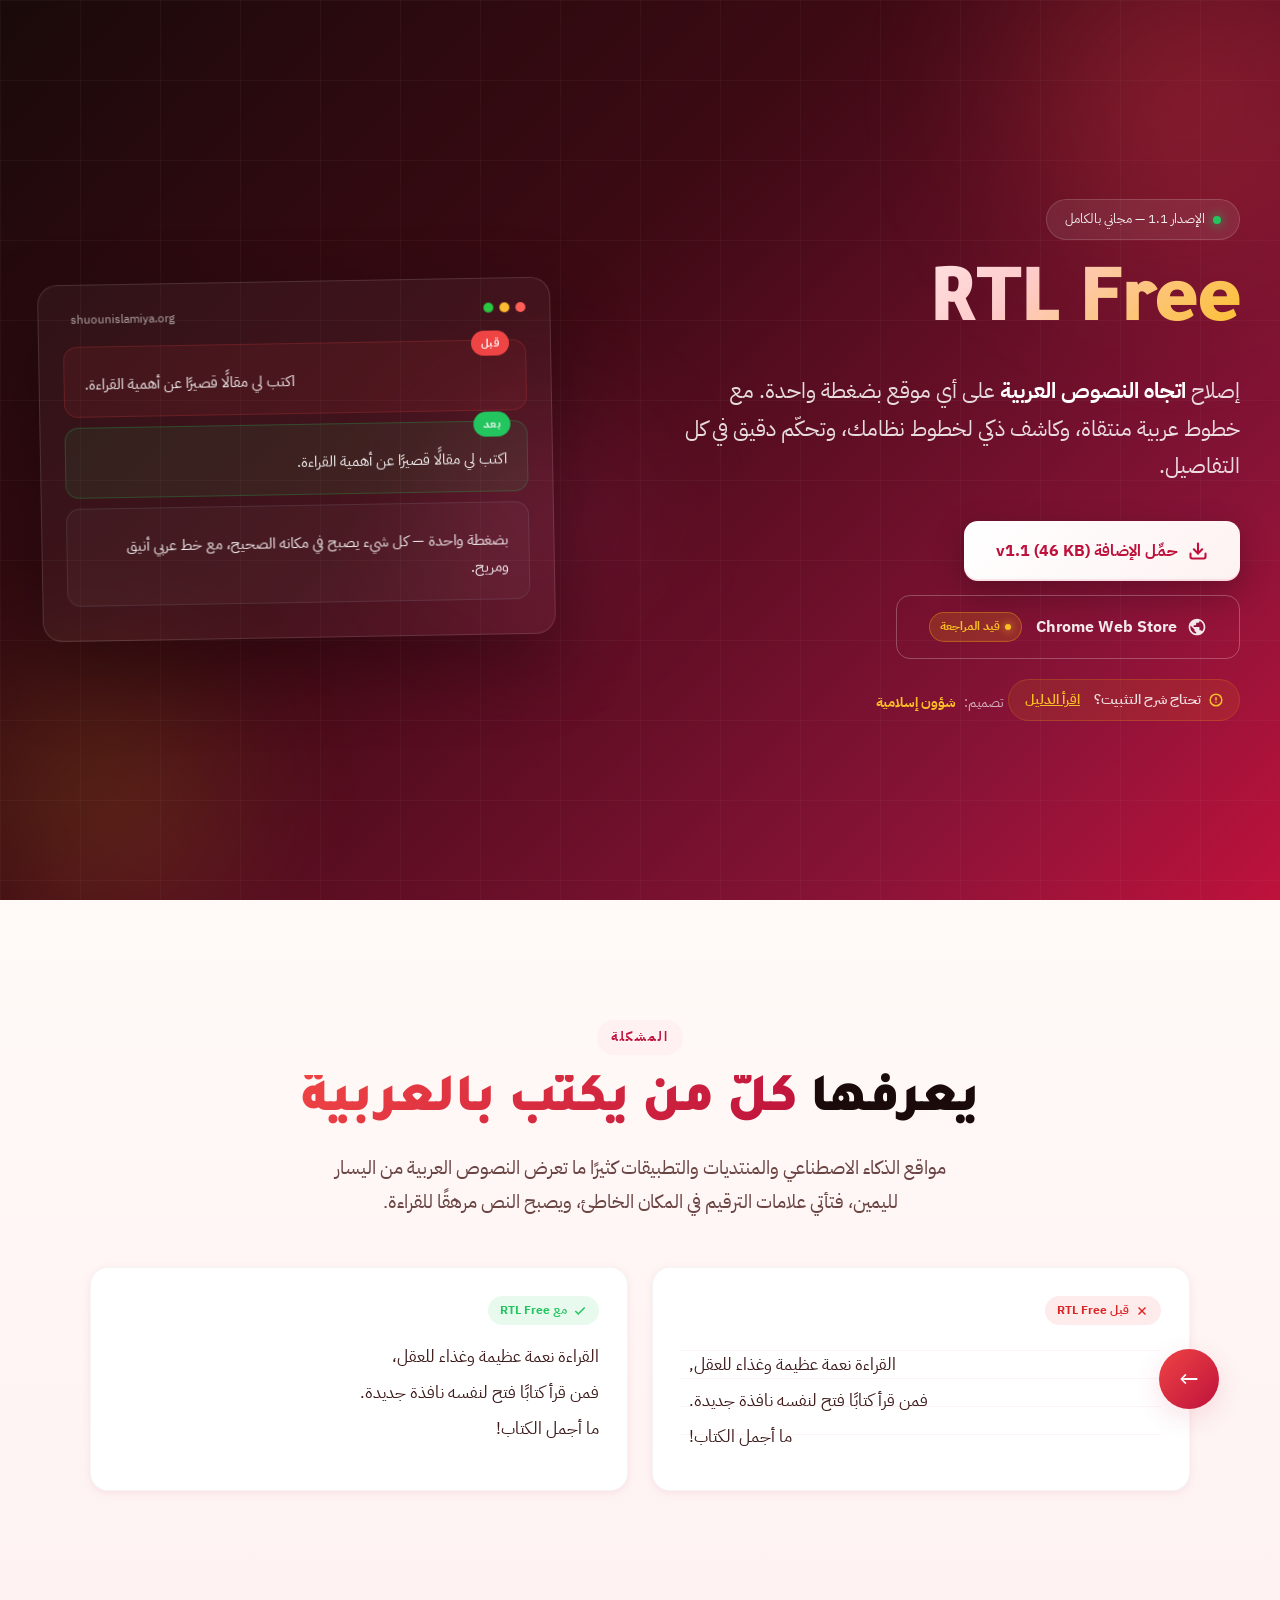
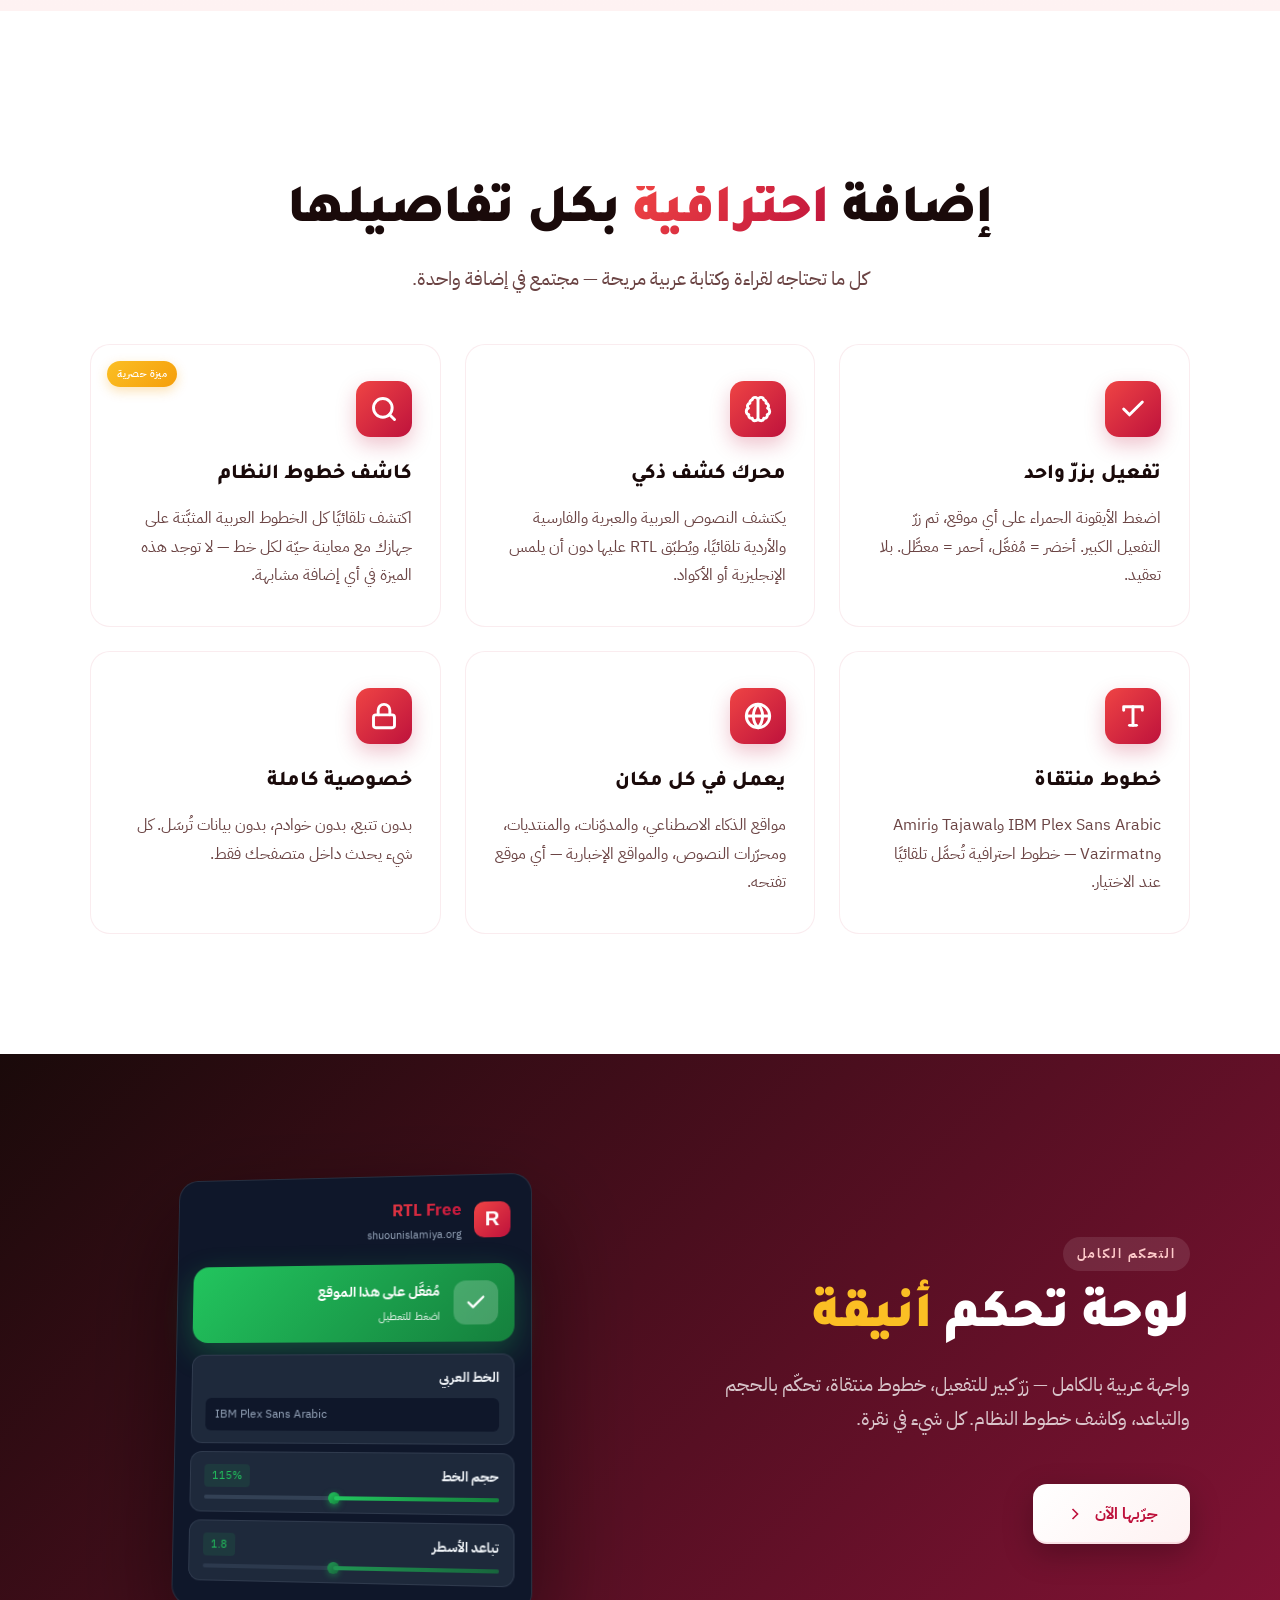
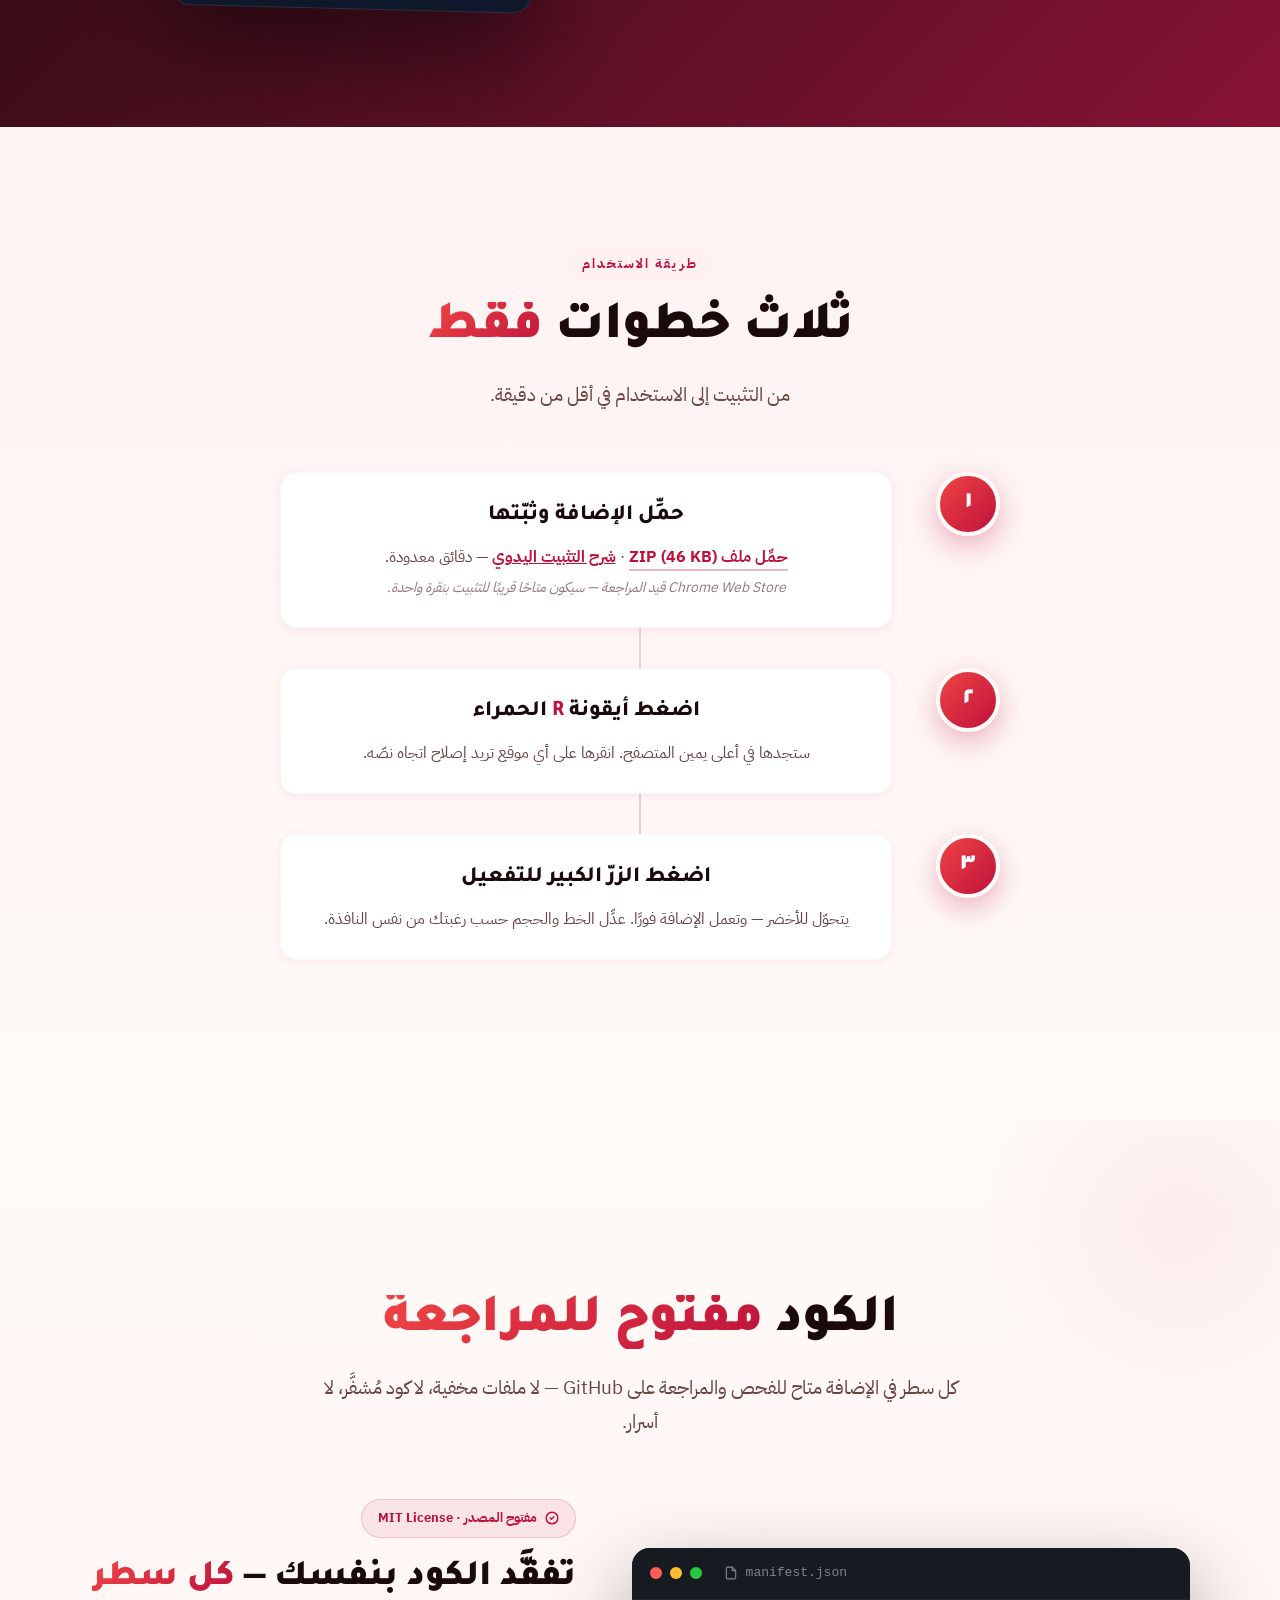
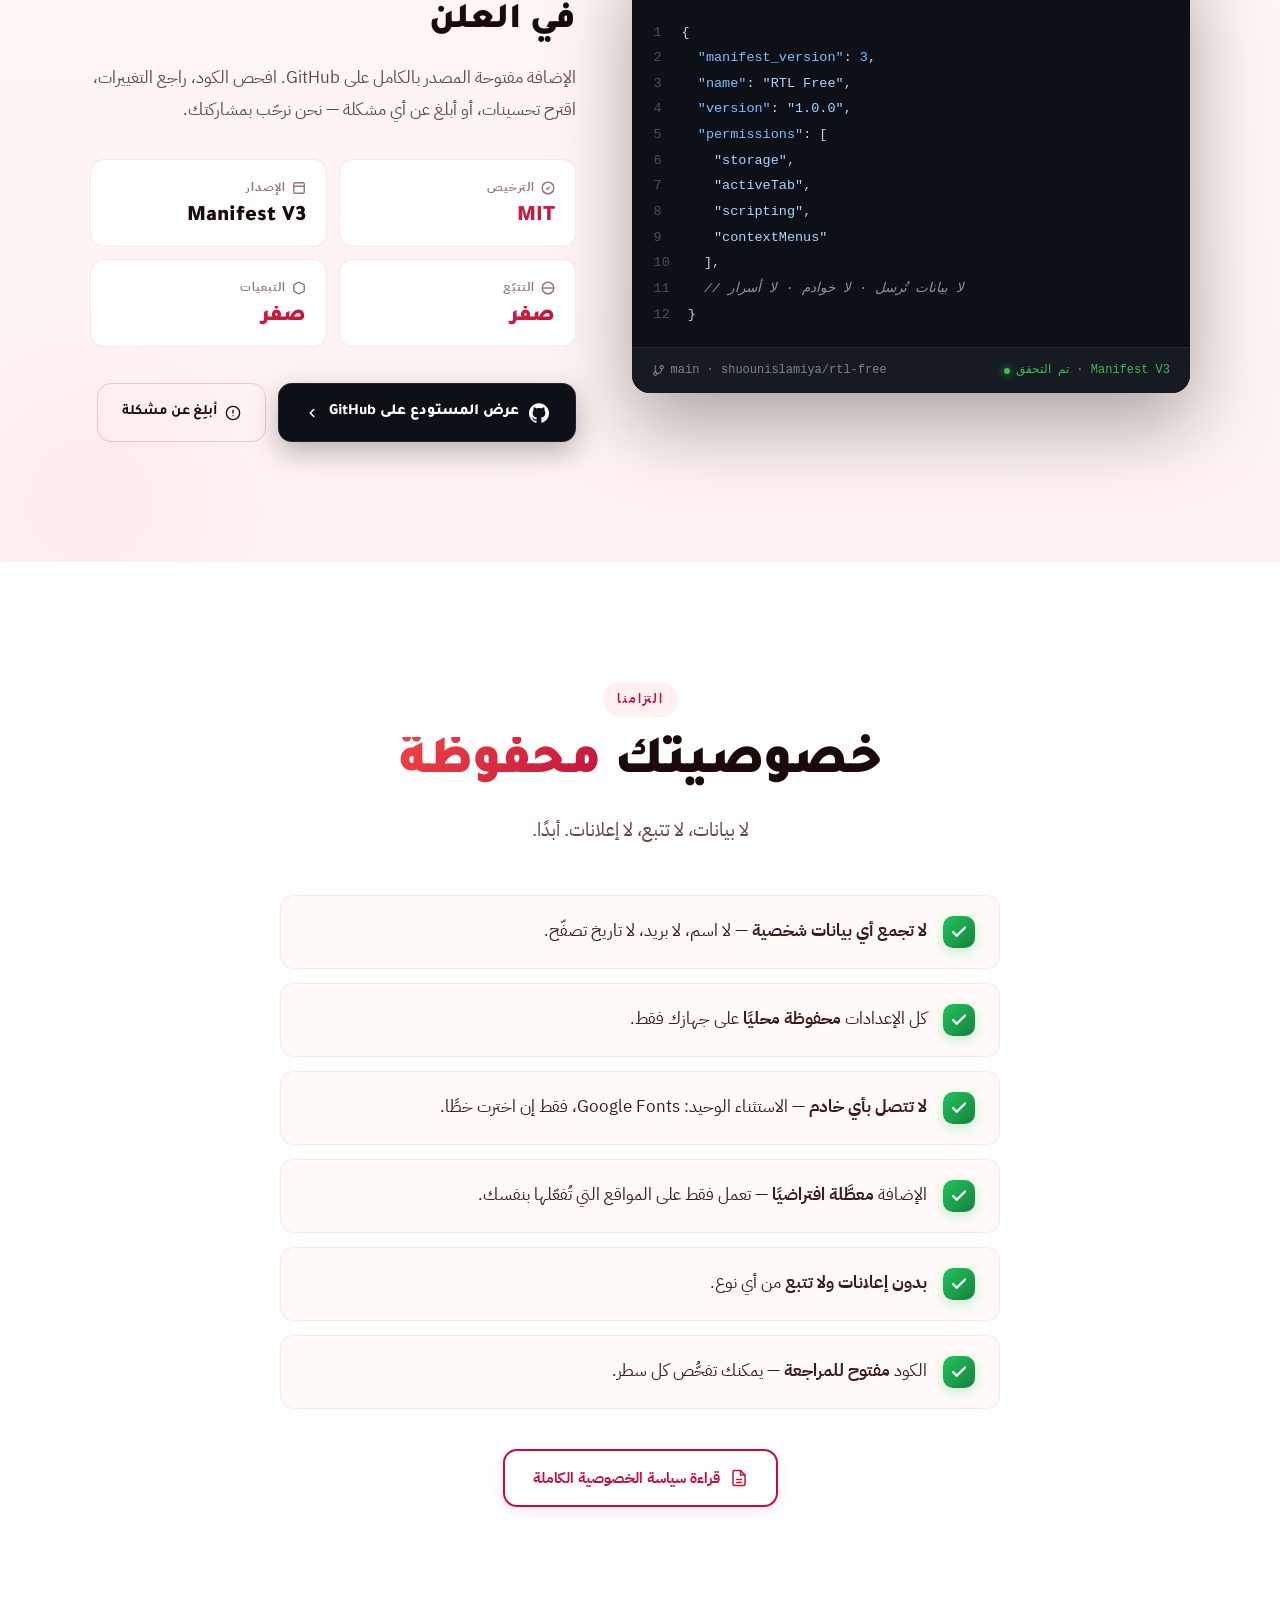
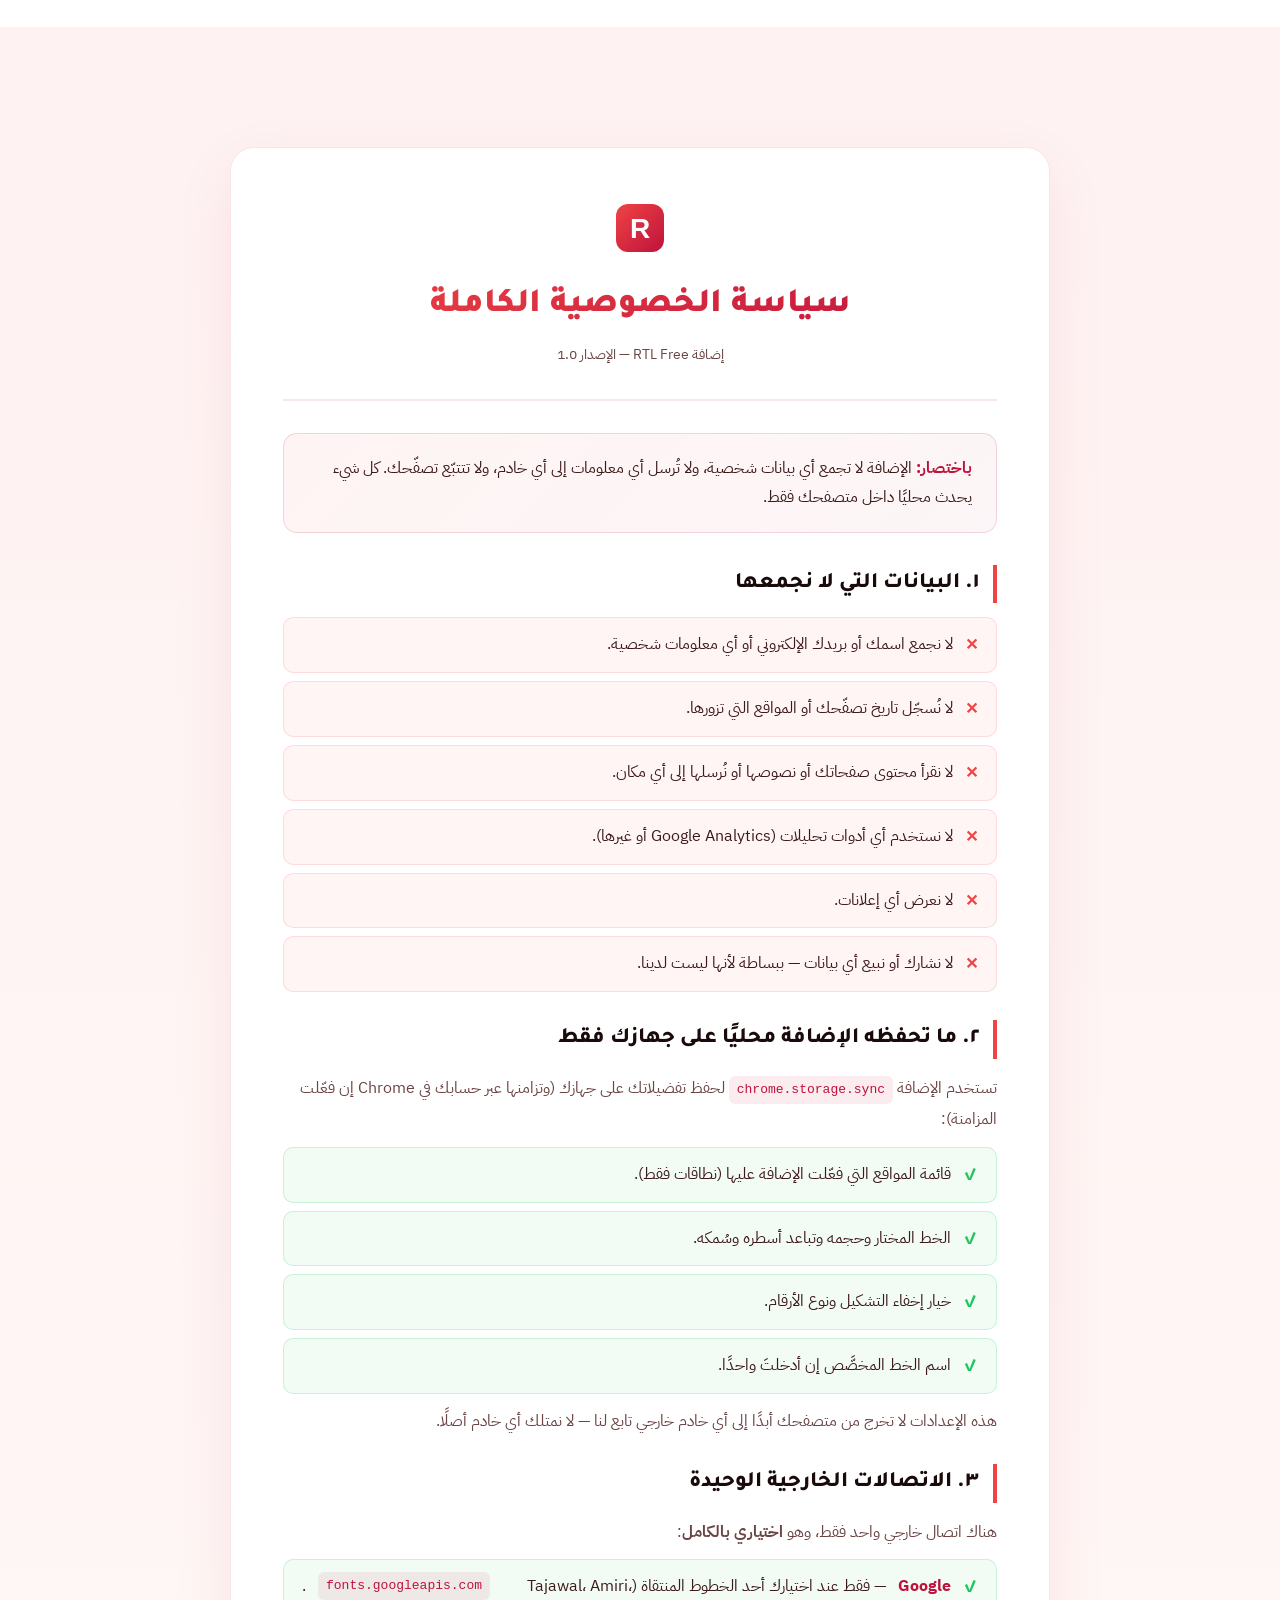
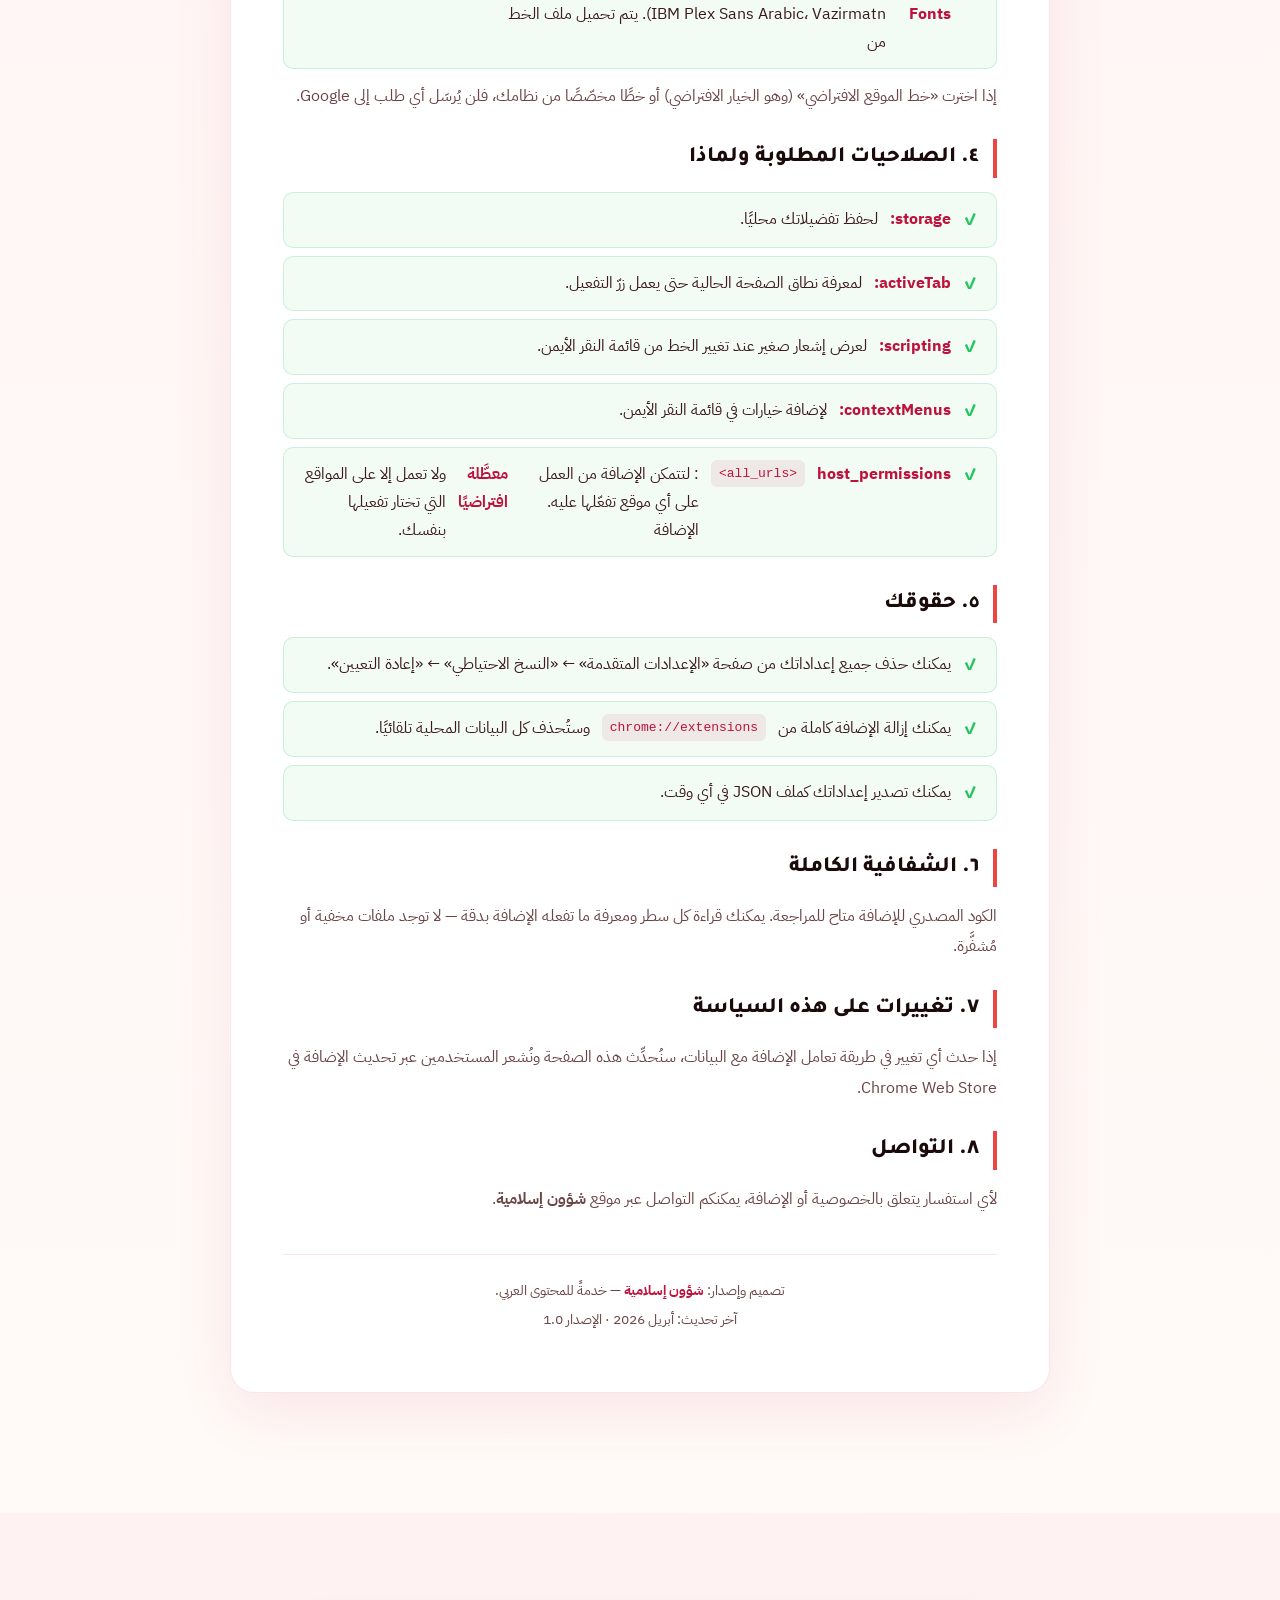
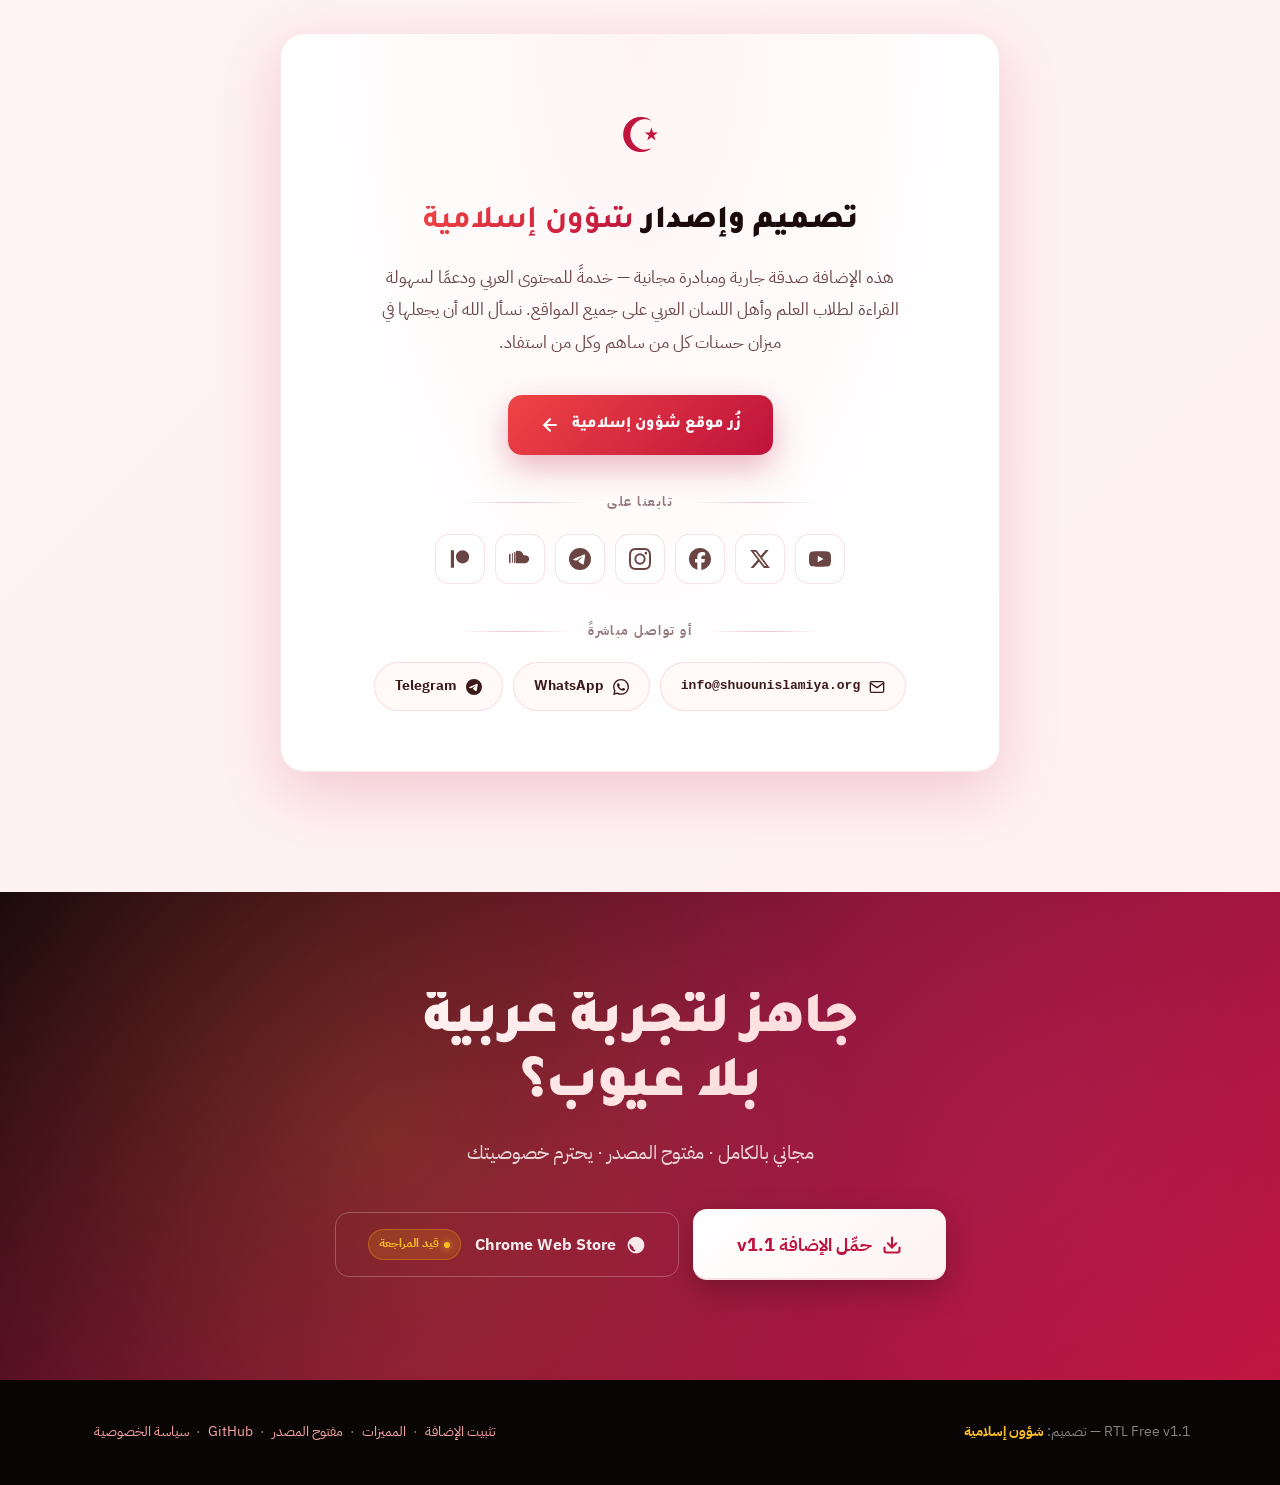
==== commit 4634d8a6: "Direct GitHub download on landing page (no local ZIP needed) - Hero primary button now downloads rtl" ====
--- a/website/index.html
+++ b/website/index.html
@@ -1762,13 +1762,13 @@
           مع خطوط عربية منتقاة، وكاشف ذكي لخطوط نظامك، وتحكّم دقيق في كل التفاصيل.
         </p>
         <div class="hero-ctas">
-          <a href="install.html" class="btn btn-primary">
+          <a href="https://github.com/shuounislamiya/rtl-free/raw/main/website/download/rtl-free-v1.1.zip" class="btn btn-primary" download>
             <svg viewBox="0 0 24 24" fill="none" stroke="currentColor" stroke-width="2.5" stroke-linecap="round" stroke-linejoin="round">
               <path d="M21 15v4a2 2 0 0 1-2 2H5a2 2 0 0 1-2-2v-4"/>
               <polyline points="7 10 12 15 17 10"/>
               <line x1="12" y1="15" x2="12" y2="3"/>
             </svg>
-            حمِّل الإضافة الآن
+            حمِّل الإضافة v1.1 (46 KB)
           </a>
           <a href="https://chromewebstore.google.com/detail/jfkjlncpkhahfdapjgfgcbkbfbcmlaam" class="btn btn-ghost btn-pending" target="_blank" rel="noopener">
             <svg viewBox="0 0 24 24" fill="currentColor"><path d="M12 2C6.48 2 2 6.48 2 12s4.48 10 10 10 10-4.48 10-10S17.52 2 12 2zm-1 17.93c-3.94-.49-7-3.85-7-7.93 0-.62.08-1.21.21-1.79L9 15v1c0 1.1.9 2 2 2v1.93zm6.9-2.54c-.26-.81-1-1.39-1.9-1.39h-1v-3c0-.55-.45-1-1-1H8v-2h2c.55 0 1-.45 1-1V7h2c1.1 0 2-.9 2-2v-.41c2.93 1.19 5 4.06 5 7.41 0 2.08-.8 3.97-2.1 5.39z"/></svg>
@@ -1782,7 +1782,7 @@
             <line x1="12" y1="8" x2="12" y2="12"/>
             <line x1="12" y1="16" x2="12.01" y2="16"/>
           </svg>
-          Chrome Web Store قيد المراجعة — حمِّل الإضافة مباشرة وجرّبها خلال دقائق
+          تحتاج شرح التثبيت؟ <a href="install.html" style="color:#fbbf24; text-decoration:underline; margin-right:6px;">اقرأ الدليل</a>
         </div>
         <div class="hero-credit">
           تصميم: <strong>شؤون إسلامية</strong>
@@ -1992,7 +1992,7 @@
           <div class="step-content">
             <h3>حمِّل الإضافة وثبّتها</h3>
             <p>
-              <a href="install.html" style="color: var(--red-dark); font-weight: 700; text-decoration: none; border-bottom: 2px solid rgba(190,18,60,0.3);">حمِّل ملف ZIP (45 KB) واتبع شرح التثبيت اليدوي</a>
+              <a href="https://github.com/shuounislamiya/rtl-free/raw/main/website/download/rtl-free-v1.1.zip" download style="color: var(--red-dark); font-weight: 700; text-decoration: none; border-bottom: 2px solid rgba(190,18,60,0.3);">حمِّل ملف ZIP (46 KB)</a> · <a href="install.html" style="color: var(--red-dark); font-weight: 700;">شرح التثبيت اليدوي</a>
               — دقائق معدودة.
               <br>
               <span style="font-size: 14px; color: var(--ink-dim);">
@@ -2397,13 +2397,13 @@
       <h2>جاهز لتجربة عربية <br>بلا عيوب؟</h2>
       <p>مجاني بالكامل · مفتوح المصدر · يحترم خصوصيتك</p>
       <div class="hero-ctas" style="justify-content: center;">
-        <a href="install.html" class="btn btn-primary">
+        <a href="https://github.com/shuounislamiya/rtl-free/raw/main/website/download/rtl-free-v1.1.zip" class="btn btn-primary" download>
           <svg viewBox="0 0 24 24" fill="none" stroke="currentColor" stroke-width="2.5" stroke-linecap="round" stroke-linejoin="round">
             <path d="M21 15v4a2 2 0 0 1-2 2H5a2 2 0 0 1-2-2v-4"/>
             <polyline points="7 10 12 15 17 10"/>
             <line x1="12" y1="15" x2="12" y2="3"/>
           </svg>
-          حمِّل وثبّت الآن
+          حمِّل الإضافة v1.1
         </a>
         <a href="https://chromewebstore.google.com/detail/jfkjlncpkhahfdapjgfgcbkbfbcmlaam" class="btn btn-ghost btn-pending" target="_blank" rel="noopener">
           <svg viewBox="0 0 24 24" fill="currentColor"><path d="M12 2C6.48 2 2 6.48 2 12s4.48 10 10 10 10-4.48 10-10S17.52 2 12 2zm-1 17.93c-3.94-.49-7-3.85-7-7.93 0-.62.08-1.21.21-1.79L9 15v1c0 1.1.9 2 2 2v1.93z"/></svg>
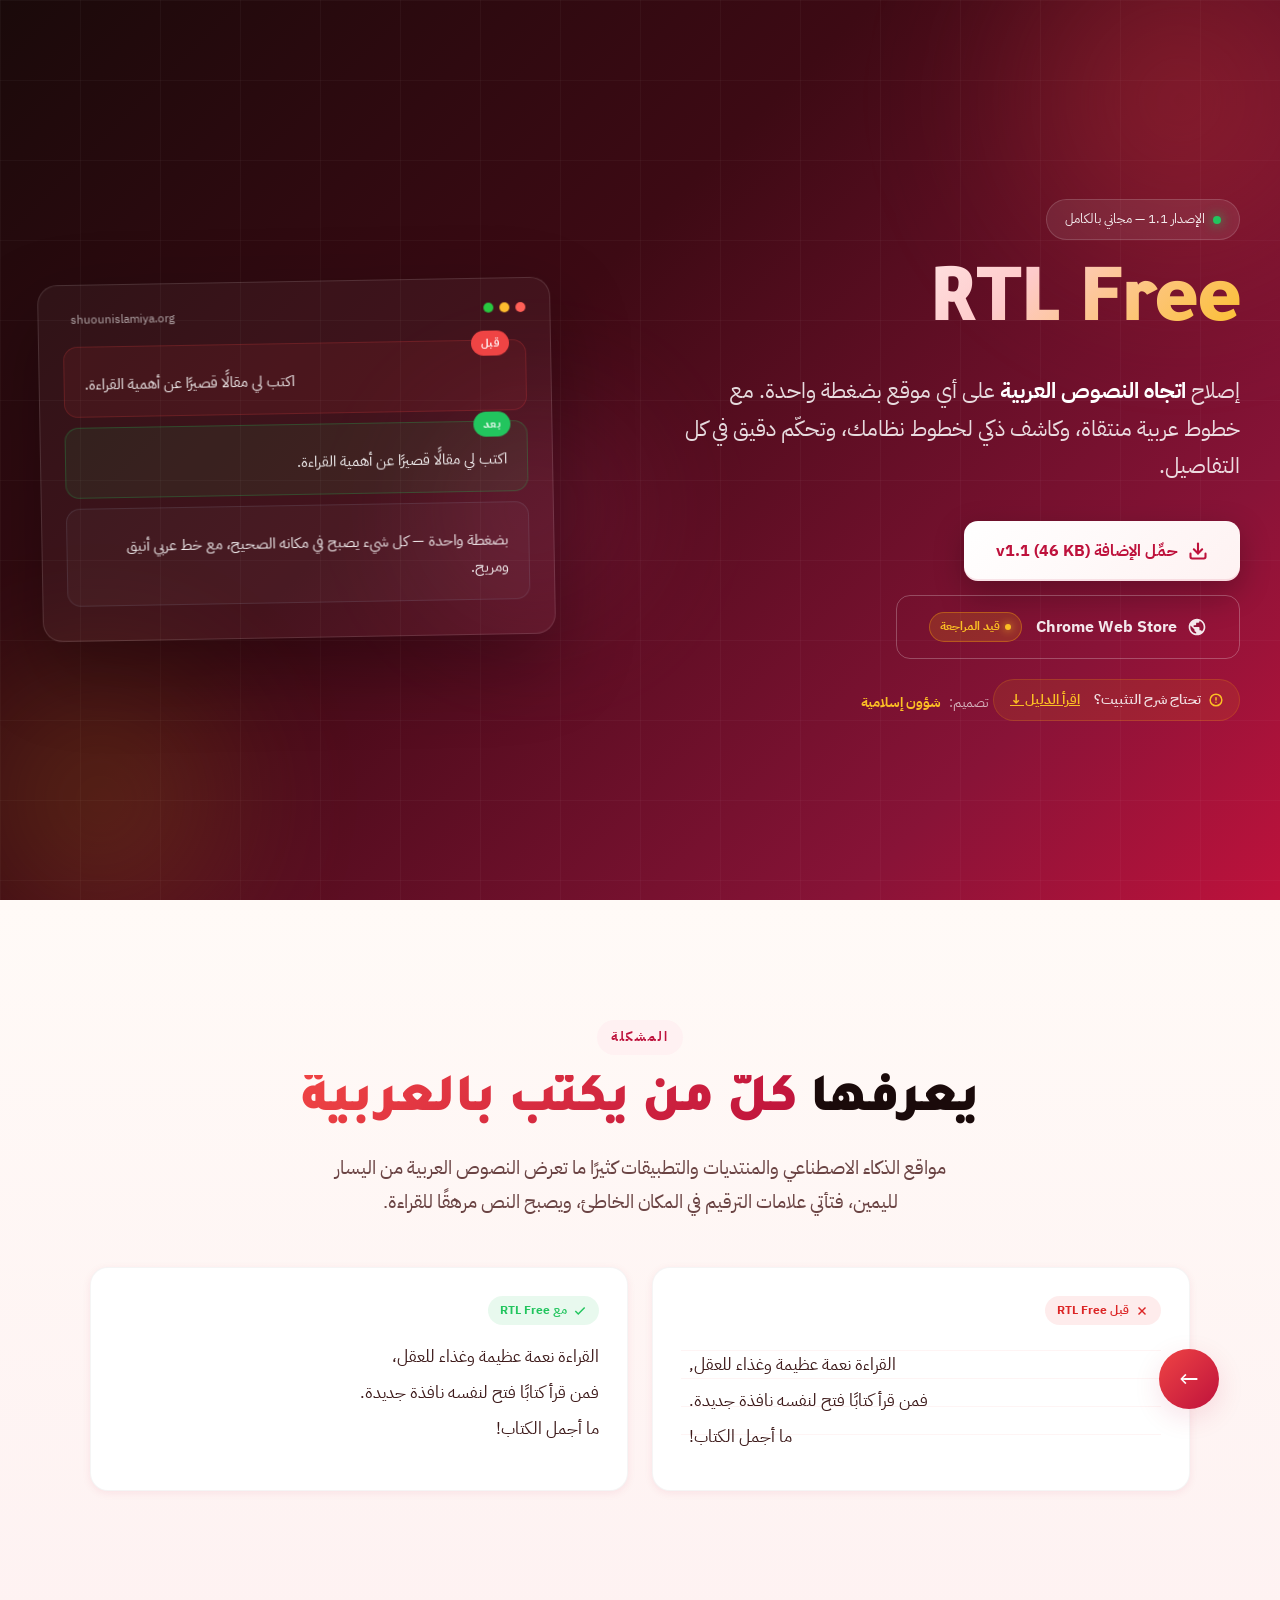
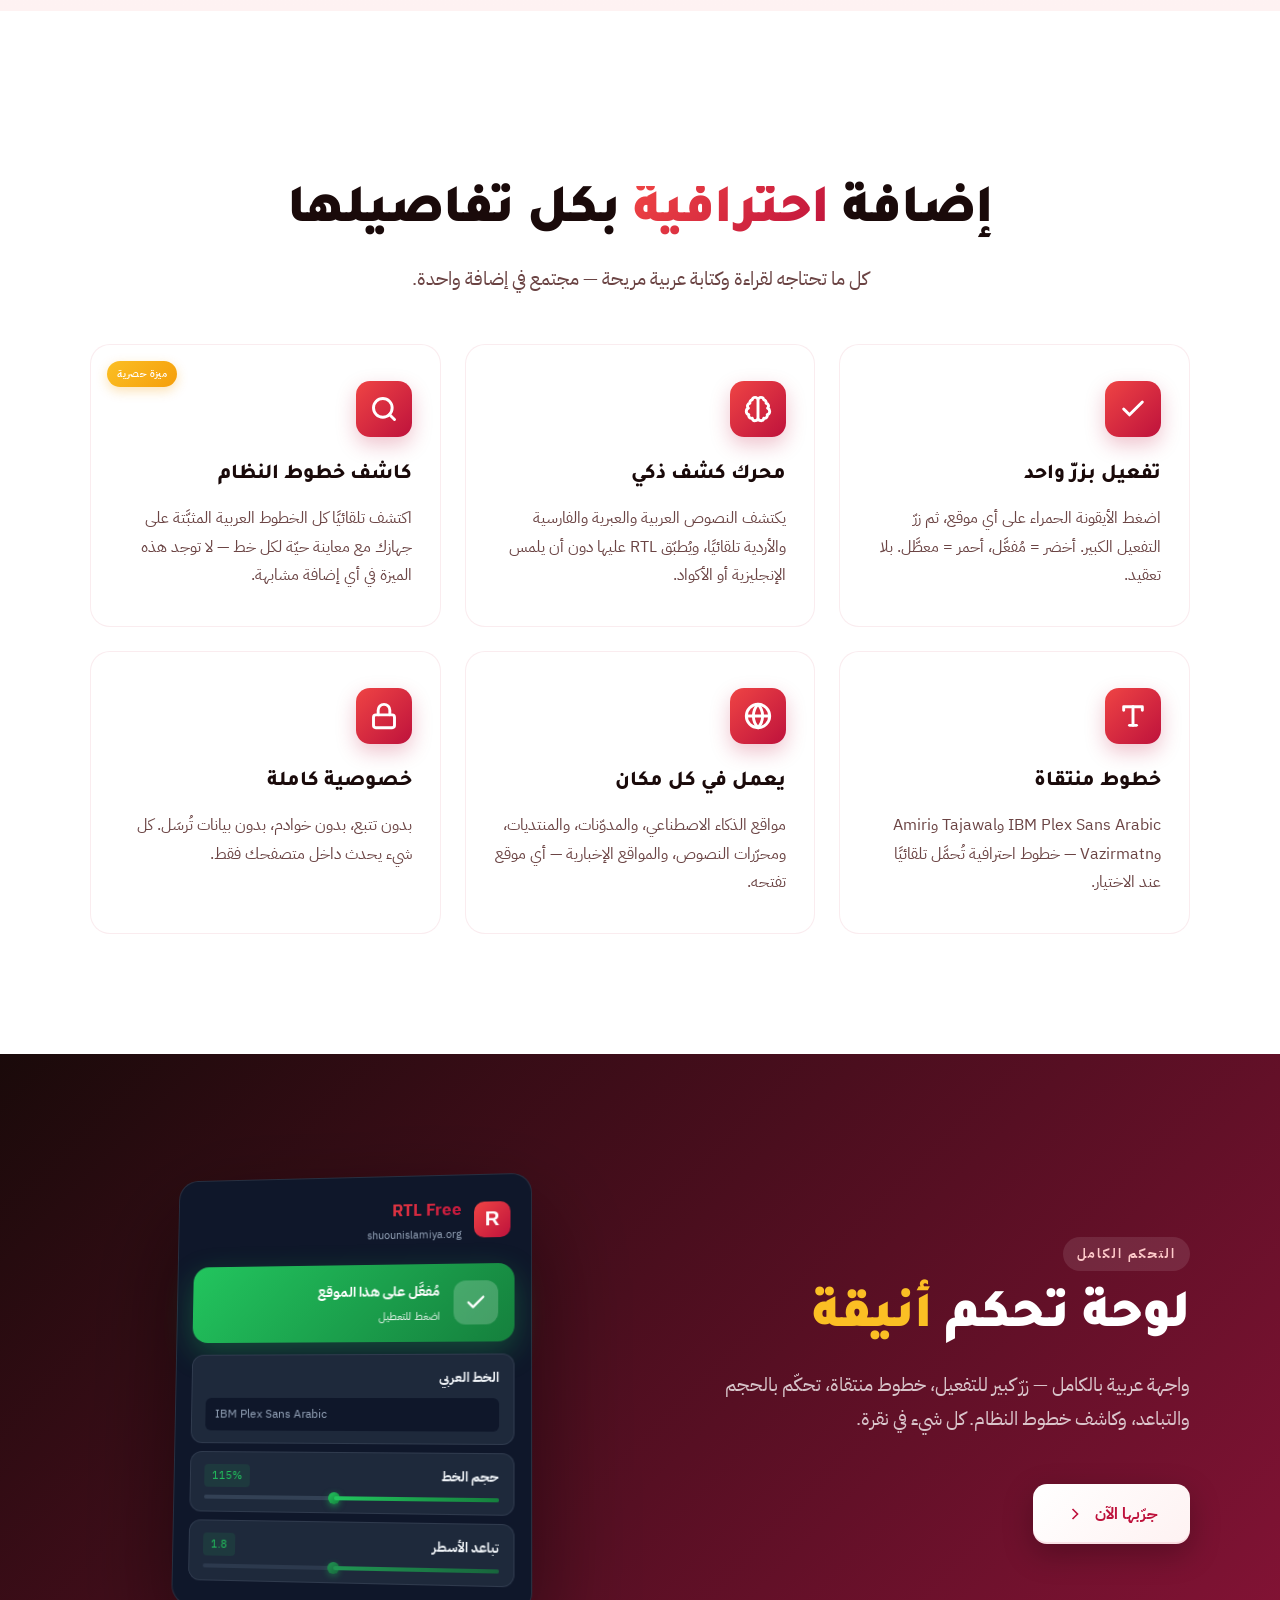
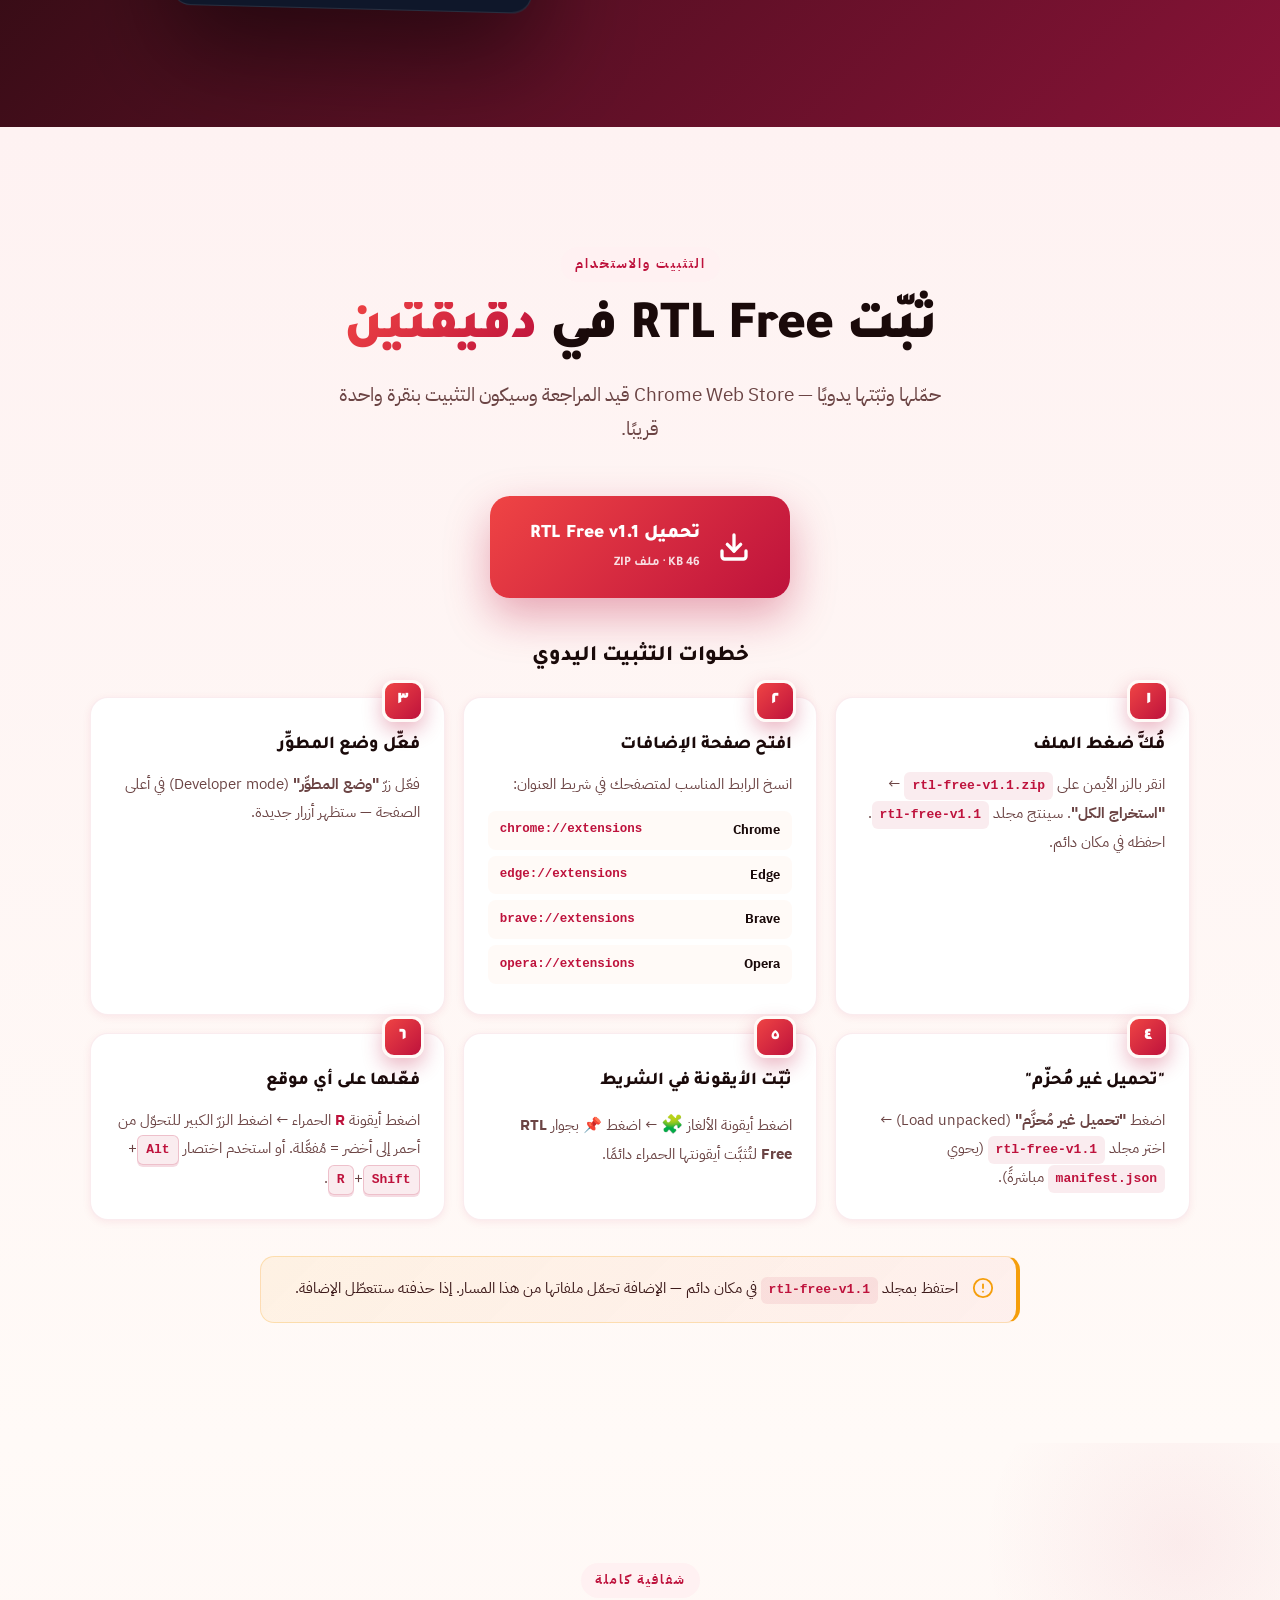
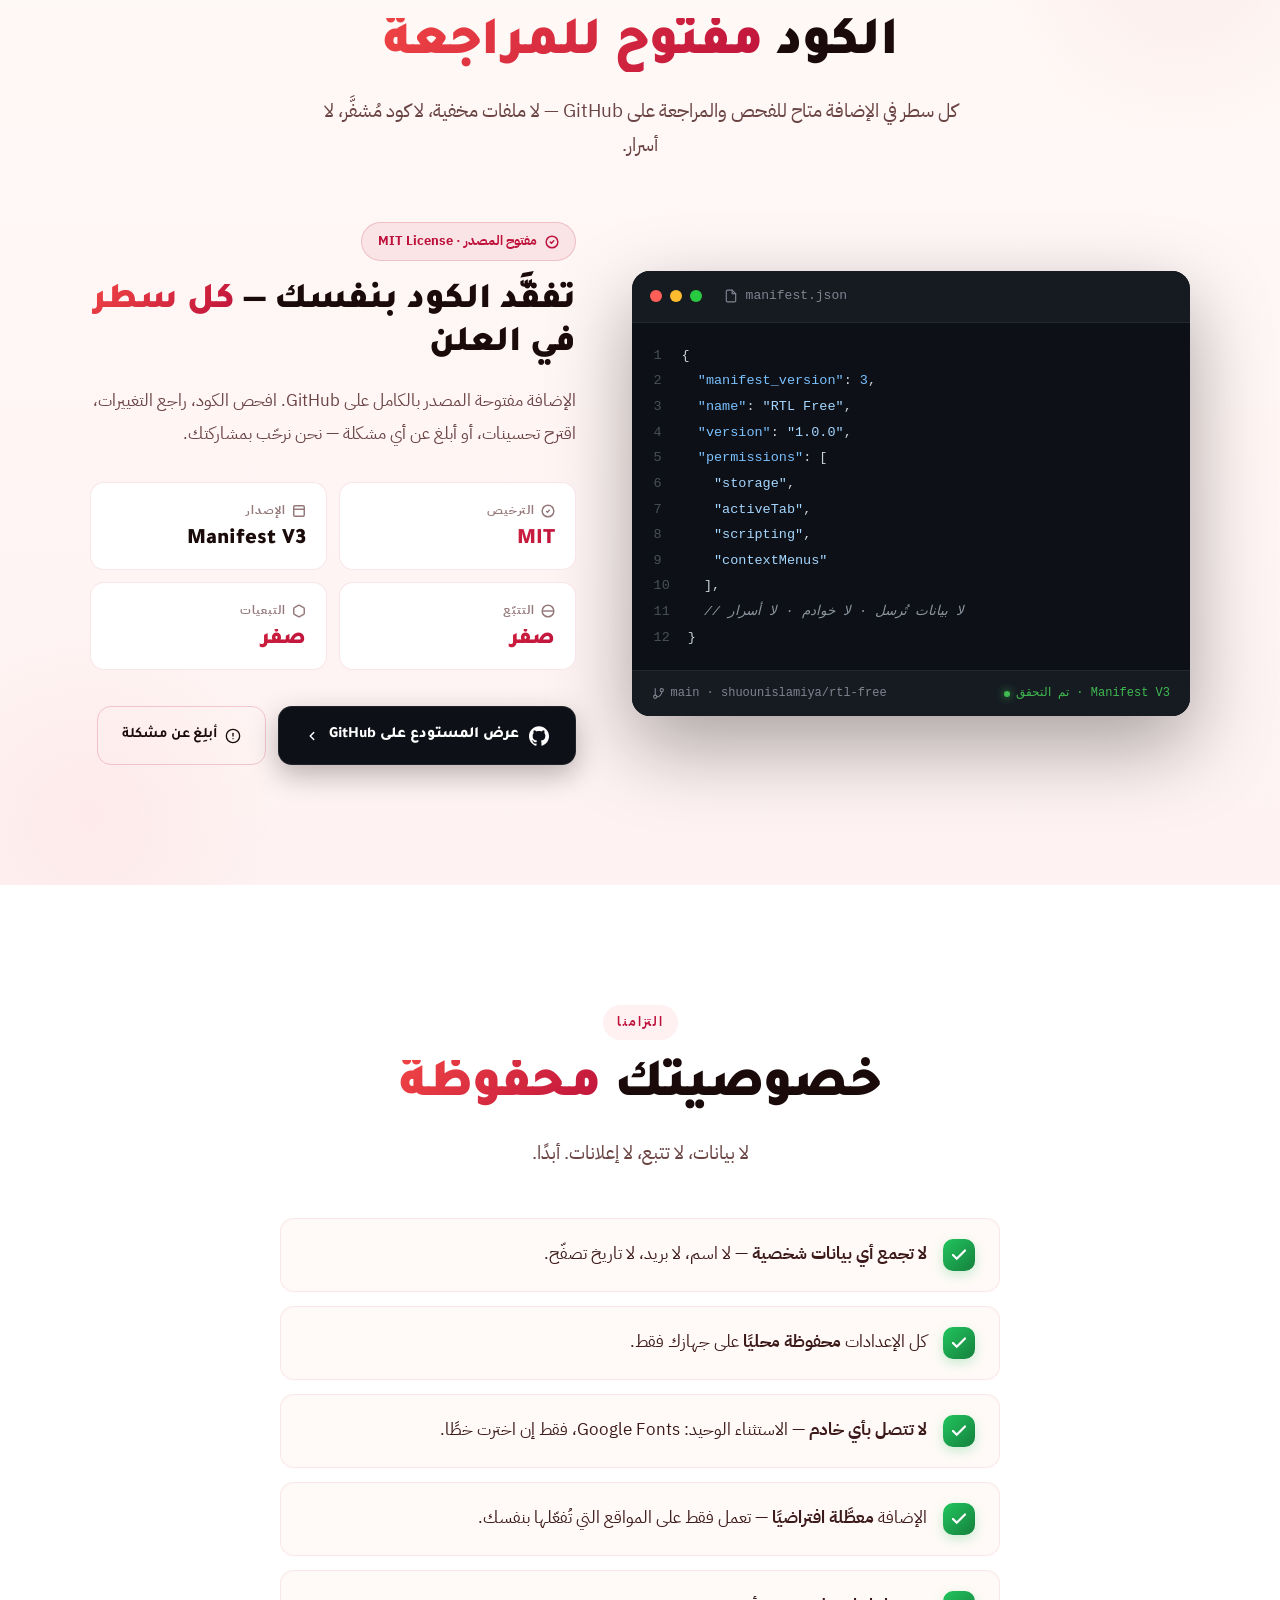
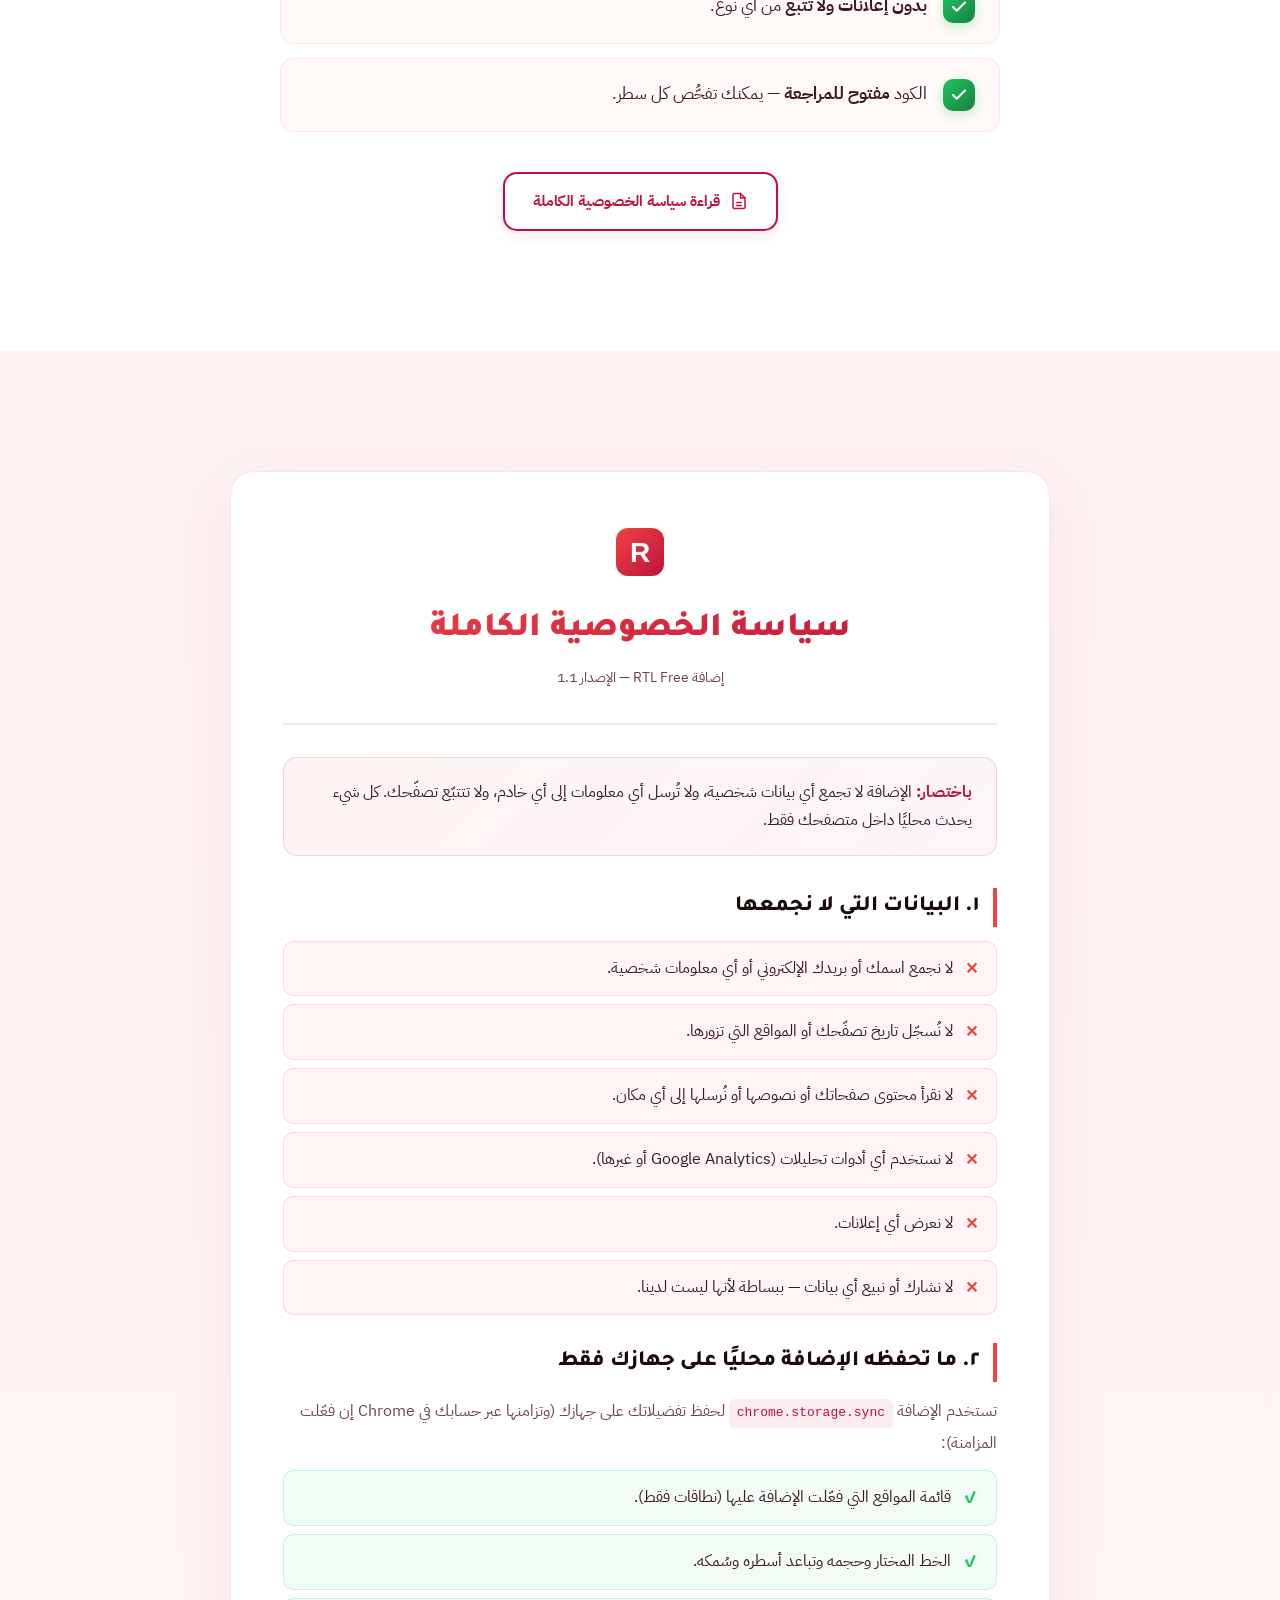
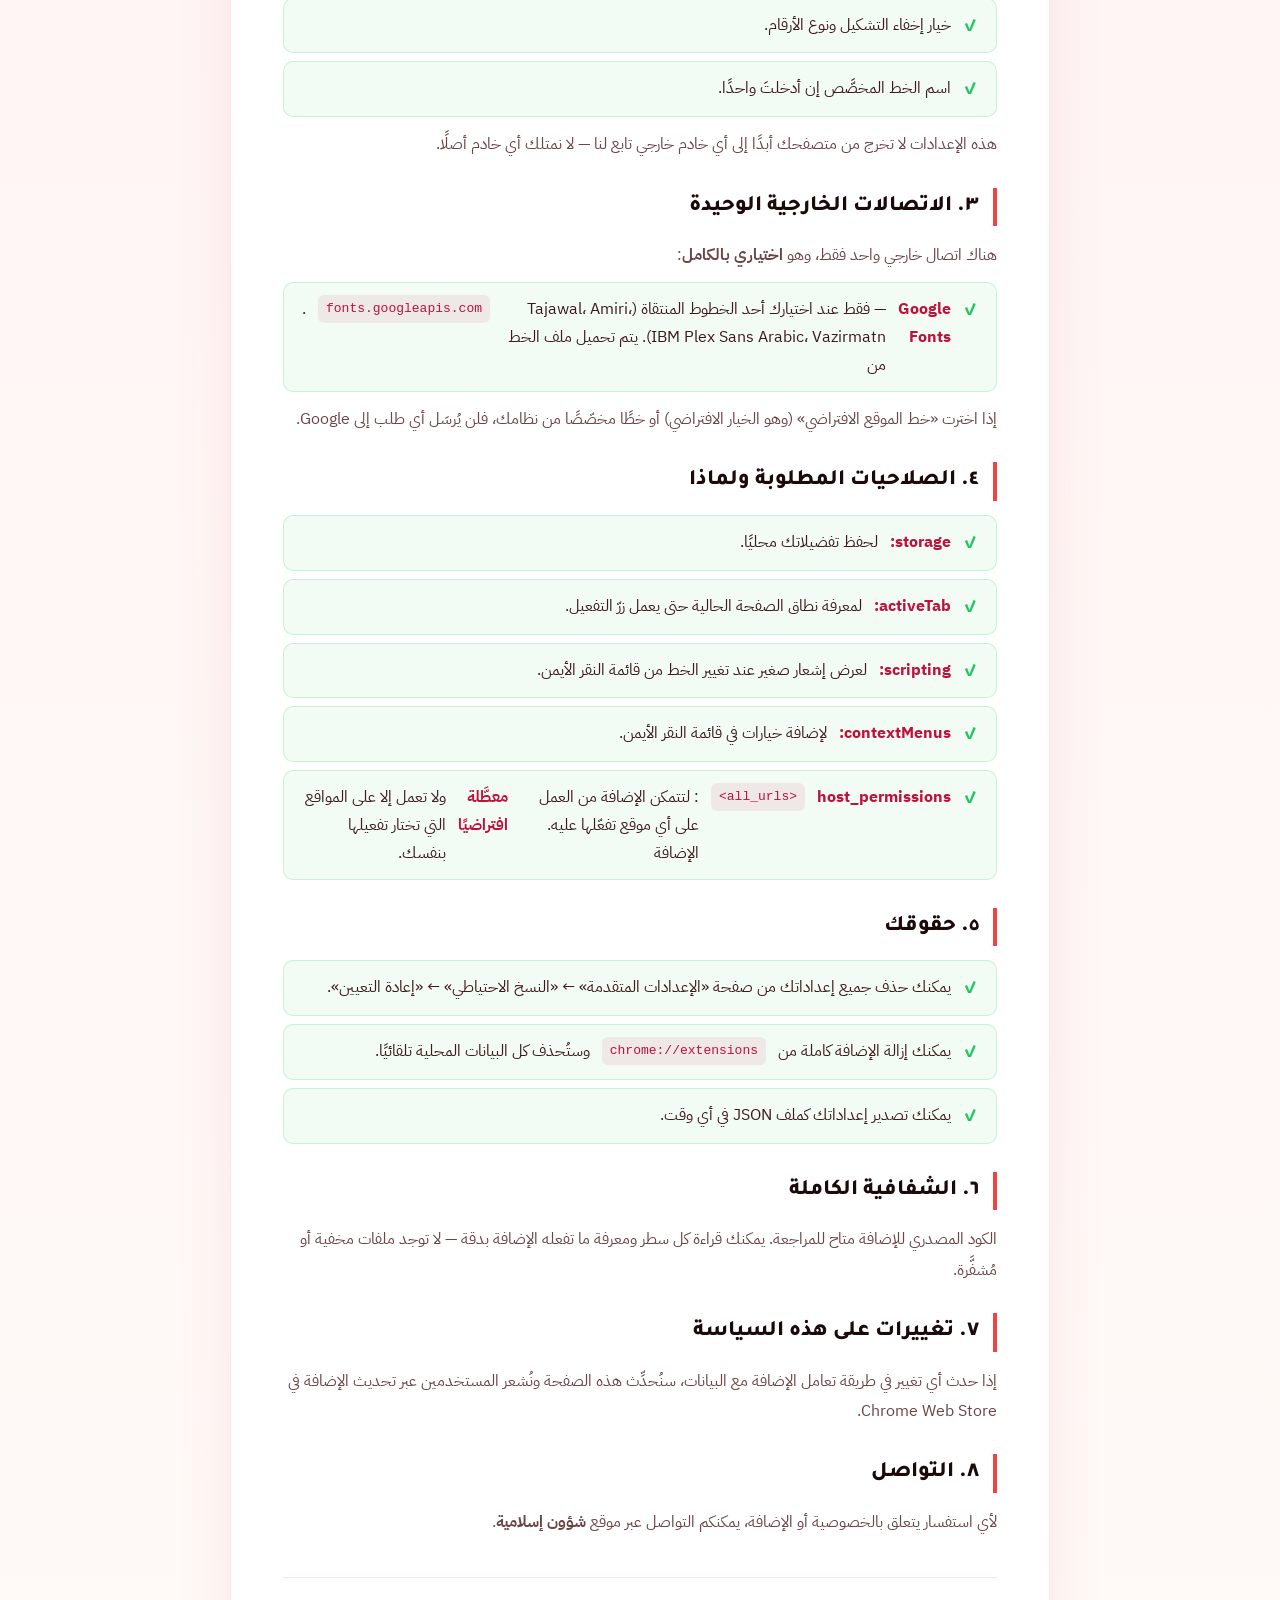
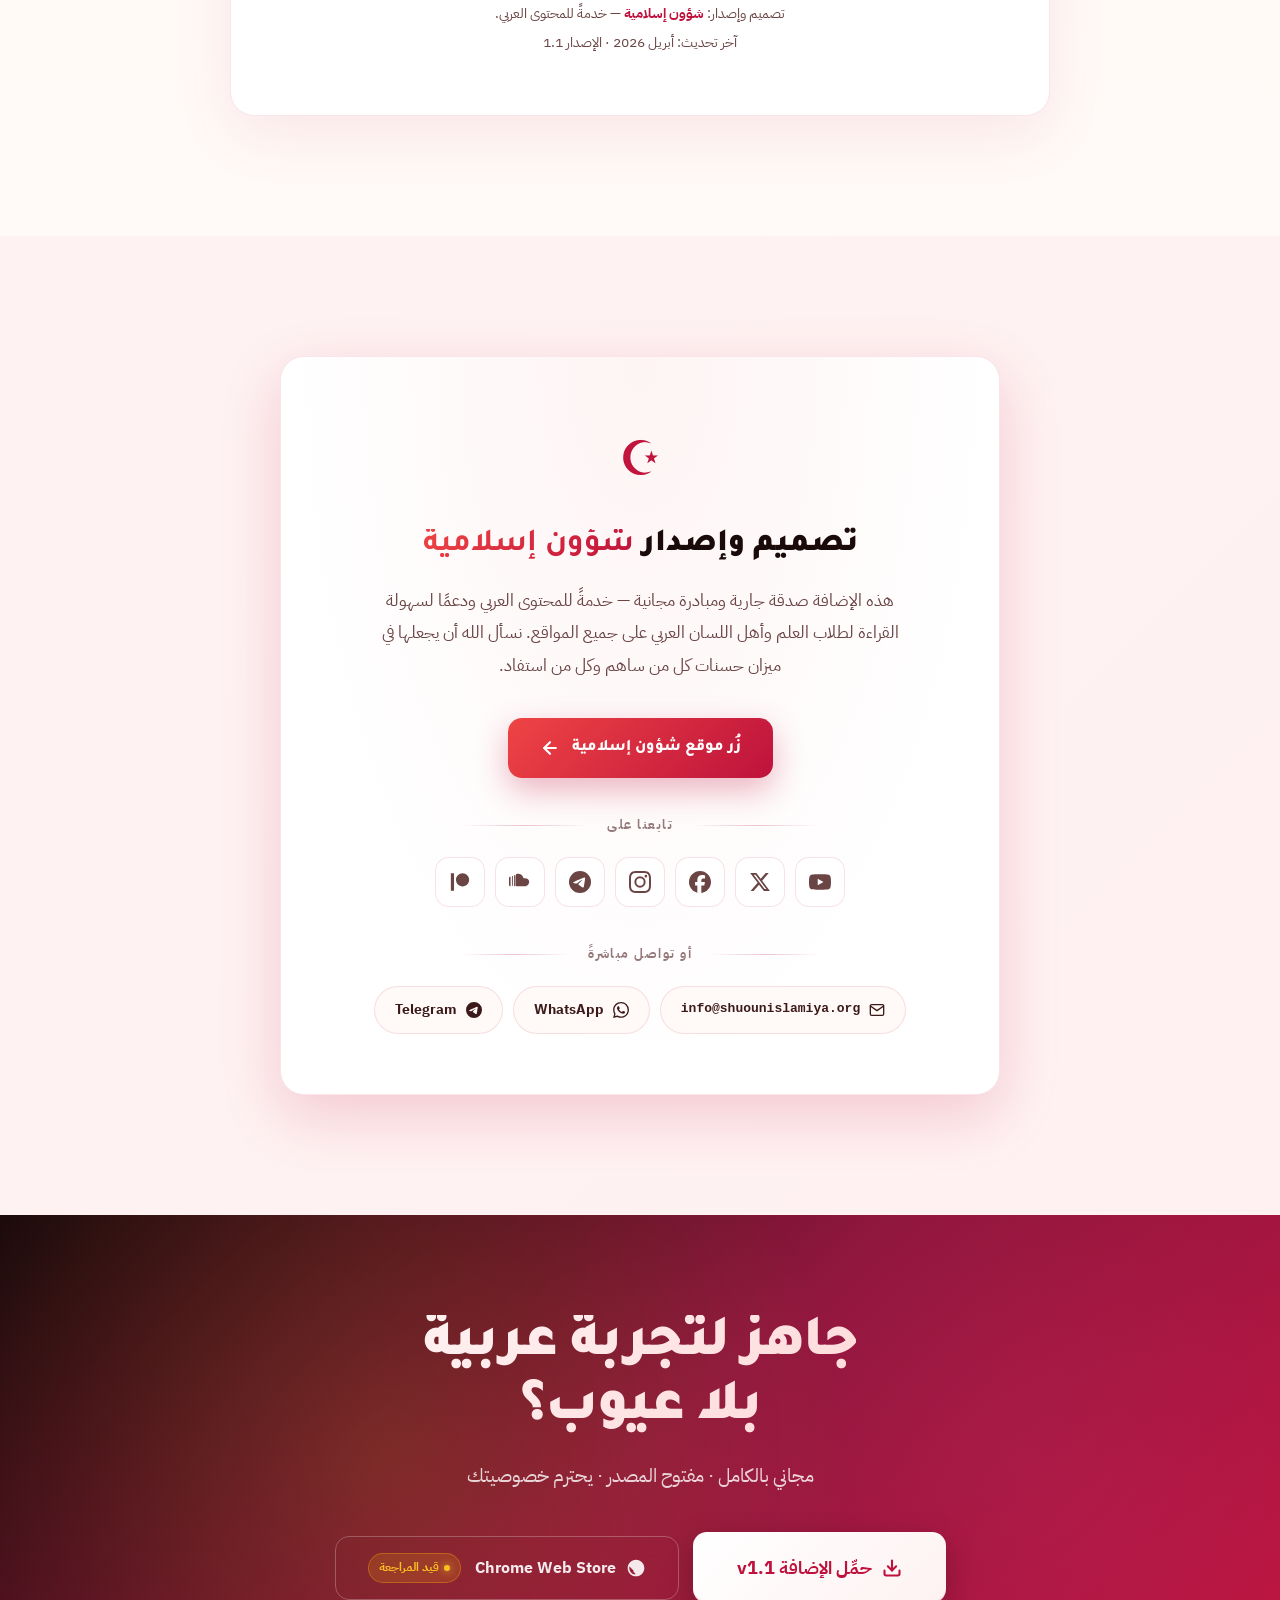
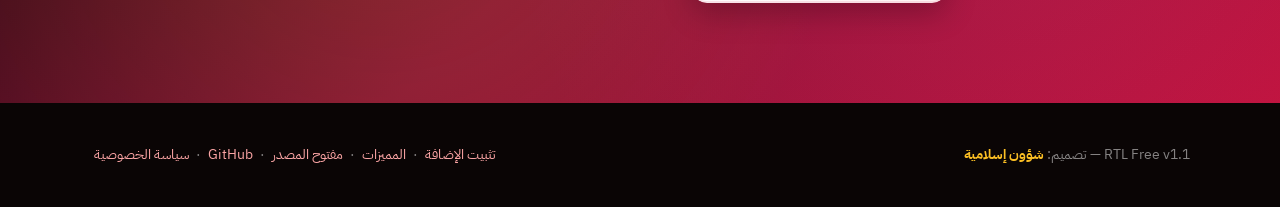
==== commit 73a2fdde: "Fold install + privacy guides into single website/index.html The site previously shipped three HTML " ====
--- a/website/index.html
+++ b/website/index.html
@@ -746,6 +746,211 @@
       color: var(--ink-muted);
       font-size: 16px;
       line-height: 1.85;
+    }
+
+    /* ====================================================
+       دليل التثبيت الموسَّع
+    ==================================================== */
+    .install-download-block {
+      margin: 50px 0 40px;
+      text-align: center;
+    }
+    .btn-download-big {
+      display: inline-flex;
+      align-items: center;
+      gap: 18px;
+      padding: 22px 40px;
+      background: linear-gradient(135deg, var(--red), var(--red-dark));
+      color: white;
+      border-radius: 20px;
+      text-decoration: none;
+      font-family: var(--font-display);
+      box-shadow: 0 18px 44px rgba(190, 18, 60, 0.35);
+      transition: all 0.3s cubic-bezier(.2,.8,.2,1);
+      position: relative;
+      overflow: hidden;
+    }
+    .btn-download-big::before {
+      content: '';
+      position: absolute;
+      inset: 0;
+      background: linear-gradient(120deg, transparent 30%, rgba(255,255,255,0.25), transparent 70%);
+      transform: translateX(100%);
+      transition: transform 0.7s;
+    }
+    .btn-download-big:hover {
+      transform: translateY(-3px);
+      box-shadow: 0 24px 56px rgba(190, 18, 60, 0.45);
+    }
+    .btn-download-big:hover::before { transform: translateX(-100%); }
+    .btn-download-big svg {
+      width: 32px;
+      height: 32px;
+      flex-shrink: 0;
+    }
+    .btn-download-label {
+      display: flex;
+      flex-direction: column;
+      align-items: flex-start;
+      gap: 2px;
+      position: relative;
+      z-index: 1;
+    }
+    .btn-download-label strong {
+      font-size: 19px;
+      font-weight: 900;
+    }
+    .btn-download-label span {
+      font-size: 13px;
+      opacity: 0.85;
+      font-weight: 600;
+    }
+
+    .install-subtitle {
+      font-family: var(--font-display);
+      font-size: 22px;
+      font-weight: 800;
+      color: var(--ink);
+      margin: 32px 0 20px;
+      text-align: center;
+    }
+
+    .install-cards {
+      display: grid;
+      grid-template-columns: repeat(auto-fit, minmax(280px, 1fr));
+      gap: 18px;
+      max-width: 1100px;
+      margin: 0 auto 36px;
+    }
+
+    .install-card {
+      position: relative;
+      background: var(--white);
+      border: 1px solid rgba(190,18,60,0.08);
+      border-radius: 18px;
+      padding: 28px 24px 24px;
+      box-shadow: var(--shadow-sm);
+      transition: all 0.3s;
+    }
+    .install-card:hover {
+      transform: translateY(-3px);
+      box-shadow: var(--shadow);
+      border-color: rgba(190,18,60,0.2);
+    }
+    .install-card-num {
+      position: absolute;
+      top: -18px;
+      right: 20px;
+      width: 42px;
+      height: 42px;
+      background: linear-gradient(135deg, var(--red), var(--red-dark));
+      color: white;
+      border-radius: 12px;
+      display: flex;
+      align-items: center;
+      justify-content: center;
+      font-family: var(--font-display);
+      font-weight: 900;
+      font-size: 18px;
+      box-shadow: 0 8px 20px rgba(190,18,60,0.3);
+      border: 3px solid var(--cream);
+    }
+    .install-card h4 {
+      font-family: var(--font-display);
+      font-size: 18px;
+      font-weight: 800;
+      color: var(--ink);
+      margin-bottom: 10px;
+      margin-top: 4px;
+    }
+    .install-card p {
+      color: var(--ink-muted);
+      font-size: 15px;
+      line-height: 1.85;
+    }
+    .install-card code, .install-card kbd {
+      background: rgba(190,18,60,0.08);
+      color: var(--red-dark);
+      padding: 2px 8px;
+      border-radius: 6px;
+      font-size: 13px;
+      font-family: 'Consolas', 'Monaco', monospace;
+      direction: ltr;
+      display: inline-block;
+      font-weight: 700;
+    }
+    .install-card kbd {
+      border: 1px solid rgba(190,18,60,0.2);
+      box-shadow: 0 2px 0 rgba(190,18,60,0.15);
+    }
+
+    .install-urls {
+      list-style: none;
+      margin: 12px 0 0;
+      padding: 0;
+    }
+    .install-urls li {
+      display: flex;
+      justify-content: space-between;
+      align-items: center;
+      padding: 8px 12px;
+      margin-bottom: 6px;
+      background: var(--cream);
+      border-radius: 8px;
+      font-size: 13px;
+    }
+    .install-urls li span {
+      font-weight: 700;
+      color: var(--ink);
+    }
+    .install-urls li code {
+      direction: ltr;
+      font-family: 'Consolas', monospace;
+      color: var(--red-dark);
+      font-size: 12.5px;
+      background: transparent;
+      padding: 0;
+    }
+
+    .install-note {
+      max-width: 760px;
+      margin: 0 auto;
+      padding: 18px 22px;
+      background: linear-gradient(135deg, rgba(245,158,11,0.08), rgba(239,68,68,0.05));
+      border: 1px solid rgba(245,158,11,0.25);
+      border-right: 4px solid #f59e0b;
+      border-radius: 14px;
+      display: flex;
+      align-items: flex-start;
+      gap: 14px;
+      font-size: 15px;
+      color: var(--ink-soft);
+      line-height: 1.75;
+    }
+    .install-note svg {
+      width: 22px;
+      height: 22px;
+      color: #f59e0b;
+      flex-shrink: 0;
+      margin-top: 2px;
+    }
+    .install-note code {
+      background: rgba(190,18,60,0.08);
+      color: var(--red-dark);
+      padding: 2px 8px;
+      border-radius: 6px;
+      font-size: 13px;
+      font-family: 'Consolas', monospace;
+      direction: ltr;
+      display: inline-block;
+      font-weight: 700;
+    }
+
+    @media (max-width: 720px) {
+      .btn-download-big { padding: 18px 28px; gap: 14px; }
+      .btn-download-big svg { width: 26px; height: 26px; }
+      .btn-download-label strong { font-size: 17px; }
+      .install-card { padding: 26px 20px 20px; }
     }
 
     /* ====================================================
@@ -1782,7 +1987,7 @@
             <line x1="12" y1="8" x2="12" y2="12"/>
             <line x1="12" y1="16" x2="12.01" y2="16"/>
           </svg>
-          تحتاج شرح التثبيت؟ <a href="install.html" style="color:#fbbf24; text-decoration:underline; margin-right:6px;">اقرأ الدليل</a>
+          تحتاج شرح التثبيت؟ <a href="#install" style="color:#fbbf24; text-decoration:underline; margin-right:6px;">اقرأ الدليل ↓</a>
         </div>
         <div class="hero-credit">
           تصميم: <strong>شؤون إسلامية</strong>
@@ -1935,7 +2140,7 @@
           واجهة عربية بالكامل — زرّ كبير للتفعيل، خطوط منتقاة، تحكّم بالحجم والتباعد،
           وكاشف خطوط النظام. كل شيء في نقرة.
         </p>
-        <a href="install.html" class="btn btn-primary">
+        <a href="#install" class="btn btn-primary">
           جرّبها الآن
           <svg viewBox="0 0 24 24" fill="none" stroke="currentColor" stroke-width="2"><polyline points="9 18 15 12 9 6"/></svg>
         </a>
@@ -1981,44 +2186,82 @@
   ==================================================== -->
   <section class="section how" id="install">
     <div class="container text-center">
-      <span class="eyebrow reveal">طريقة الاستخدام</span>
-      <h2 class="section-title reveal reveal-delay-1">ثلاث خطوات <span class="highlight">فقط</span></h2>
-      <p class="section-sub reveal reveal-delay-2">من التثبيت إلى الاستخدام في أقل من دقيقة.</p>
-
-      <div class="steps-wrapper">
-
-        <div class="step reveal">
-          <div class="step-num">١</div>
-          <div class="step-content">
-            <h3>حمِّل الإضافة وثبّتها</h3>
-            <p>
-              <a href="https://github.com/shuounislamiya/rtl-free/raw/main/website/download/rtl-free-v1.1.zip" download style="color: var(--red-dark); font-weight: 700; text-decoration: none; border-bottom: 2px solid rgba(190,18,60,0.3);">حمِّل ملف ZIP (46 KB)</a> · <a href="install.html" style="color: var(--red-dark); font-weight: 700;">شرح التثبيت اليدوي</a>
-              — دقائق معدودة.
-              <br>
-              <span style="font-size: 14px; color: var(--ink-dim);">
-                <em>Chrome Web Store قيد المراجعة — سيكون متاحًا قريبًا للتثبيت بنقرة واحدة.</em>
-              </span>
-            </p>
-          </div>
+      <span class="eyebrow reveal">التثبيت والاستخدام</span>
+      <h2 class="section-title reveal reveal-delay-1">ثبّت RTL Free في <span class="highlight">دقيقتين</span></h2>
+      <p class="section-sub reveal reveal-delay-2">حمّلها وثبّتها يدويًا — Chrome Web Store قيد المراجعة وسيكون التثبيت بنقرة واحدة قريبًا.</p>
+
+      <!-- زر التحميل البارز -->
+      <div class="install-download-block reveal">
+        <a href="https://github.com/shuounislamiya/rtl-free/raw/main/website/download/rtl-free-v1.1.zip" class="btn-download-big" download>
+          <svg viewBox="0 0 24 24" fill="none" stroke="currentColor" stroke-width="2.5" stroke-linecap="round" stroke-linejoin="round">
+            <path d="M21 15v4a2 2 0 0 1-2 2H5a2 2 0 0 1-2-2v-4"/>
+            <polyline points="7 10 12 15 17 10"/>
+            <line x1="12" y1="15" x2="12" y2="3"/>
+          </svg>
+          <span class="btn-download-label">
+            <strong>تحميل RTL Free v1.1</strong>
+            <span>46 KB · ملف ZIP</span>
+          </span>
+        </a>
+      </div>
+
+      <h3 class="install-subtitle reveal">خطوات التثبيت اليدوي</h3>
+
+      <div class="install-cards" style="text-align: start;">
+
+        <div class="install-card reveal">
+          <div class="install-card-num">١</div>
+          <h4>فُكَّ ضغط الملف</h4>
+          <p>انقر بالزر الأيمن على <code>rtl-free-v1.1.zip</code> ← <strong>"استخراج الكل"</strong>. سينتج مجلد <code>rtl-free-v1.1</code>. احفظه في مكان دائم.</p>
         </div>
 
-        <div class="step reveal reveal-delay-1">
-          <div class="step-num">٢</div>
-          <div class="step-content">
-            <h3>اضغط أيقونة <span style="color:var(--red-dark)">R</span> الحمراء</h3>
-            <p>ستجدها في أعلى يمين المتصفح. انقرها على أي موقع تريد إصلاح اتجاه نصّه.</p>
-          </div>
+        <div class="install-card reveal reveal-delay-1">
+          <div class="install-card-num">٢</div>
+          <h4>افتح صفحة الإضافات</h4>
+          <p>انسخ الرابط المناسب لمتصفحك في شريط العنوان:</p>
+          <ul class="install-urls">
+            <li><span>Chrome</span> <code>chrome://extensions</code></li>
+            <li><span>Edge</span> <code>edge://extensions</code></li>
+            <li><span>Brave</span> <code>brave://extensions</code></li>
+            <li><span>Opera</span> <code>opera://extensions</code></li>
+          </ul>
         </div>
 
-        <div class="step reveal reveal-delay-2">
-          <div class="step-num">٣</div>
-          <div class="step-content">
-            <h3>اضغط الزرّ الكبير للتفعيل</h3>
-            <p>يتحوّل للأخضر — وتعمل الإضافة فورًا. عدِّل الخط والحجم حسب رغبتك من نفس النافذة.</p>
-          </div>
+        <div class="install-card reveal reveal-delay-2">
+          <div class="install-card-num">٣</div>
+          <h4>فعِّل وضع المطوِّر</h4>
+          <p>فعّل زرّ <strong>"وضع المطوِّر"</strong> (Developer mode) في أعلى الصفحة — ستظهر أزرار جديدة.</p>
         </div>
 
+        <div class="install-card reveal">
+          <div class="install-card-num">٤</div>
+          <h4>"تحميل غير مُحزّم"</h4>
+          <p>اضغط <strong>"تحميل غير مُحزَّم"</strong> (Load unpacked) ← اختر مجلد <code>rtl-free-v1.1</code> (يحوي <code>manifest.json</code> مباشرةً).</p>
+        </div>
+
+        <div class="install-card reveal reveal-delay-1">
+          <div class="install-card-num">٥</div>
+          <h4>ثبّت الأيقونة في الشريط</h4>
+          <p>اضغط أيقونة الألغاز <span style="font-size:18px;">🧩</span> ← اضغط 📌 بجوار <strong>RTL Free</strong> لتُثبَّت أيقونتها الحمراء دائمًا.</p>
+        </div>
+
+        <div class="install-card reveal reveal-delay-2">
+          <div class="install-card-num">٦</div>
+          <h4>فعّلها على أي موقع</h4>
+          <p>اضغط أيقونة <strong style="color:var(--red-dark);">R</strong> الحمراء ← اضغط الزرّ الكبير للتحوّل من أحمر إلى أخضر = مُفعَّلة. أو استخدم اختصار <kbd>Alt</kbd>+<kbd>Shift</kbd>+<kbd>R</kbd>.</p>
+        </div>
+
       </div>
+
+      <div class="install-note reveal">
+        <svg viewBox="0 0 24 24" fill="none" stroke="currentColor" stroke-width="2" stroke-linecap="round" stroke-linejoin="round">
+          <circle cx="12" cy="12" r="10"/>
+          <line x1="12" y1="8" x2="12" y2="12"/>
+          <line x1="12" y1="16" x2="12.01" y2="16"/>
+        </svg>
+        <span>احتفظ بمجلد <code>rtl-free-v1.1</code> في مكان دائم — الإضافة تحمّل ملفاتها من هذا المسار. إذا حذفته ستتعطّل الإضافة.</span>
+      </div>
+
     </div>
   </section>
 
@@ -2198,7 +2441,7 @@
       </ul>
 
       <div class="privacy-cta reveal">
-        <a href="https://rtlfree.shuounislamiya.org/privacy.html" class="btn-privacy">
+        <a href="#privacy-policy" class="btn-privacy">
           <svg width="18" height="18" viewBox="0 0 24 24" fill="none" stroke="currentColor" stroke-width="2" stroke-linecap="round" stroke-linejoin="round">
             <path d="M14 2H6a2 2 0 0 0-2 2v16a2 2 0 0 0 2 2h12a2 2 0 0 0 2-2V8z"/>
             <polyline points="14 2 14 8 20 8"/>
@@ -2231,7 +2474,7 @@
             </svg>
           </div>
           <h2>سياسة الخصوصية الكاملة</h2>
-          <p class="pp-meta">إضافة RTL Free — الإصدار 1.0</p>
+          <p class="pp-meta">إضافة RTL Free — الإصدار 1.1</p>
         </div>
 
         <div class="pp-highlight">
@@ -2292,7 +2535,7 @@
 
         <div class="pp-footer">
           <p>تصميم وإصدار: <strong>شؤون إسلامية</strong> — خدمةً للمحتوى العربي.</p>
-          <p>آخر تحديث: أبريل 2026 · الإصدار 1.0</p>
+          <p>آخر تحديث: أبريل 2026 · الإصدار 1.1</p>
         </div>
       </div>
     </div>
@@ -2423,7 +2666,7 @@
         RTL Free v1.1 — تصميم: <strong>شؤون إسلامية</strong>
       </div>
       <div>
-        <a href="install.html">تثبيت الإضافة</a>
+        <a href="#install">تثبيت الإضافة</a>
         ·
         <a href="#features">المميزات</a>
         ·
@@ -2431,7 +2674,7 @@
         ·
         <a href="https://github.com/shuounislamiya/rtl-free" target="_blank" rel="noopener">GitHub</a>
         ·
-        <a href="https://rtlfree.shuounislamiya.org/privacy.html">سياسة الخصوصية</a>
+        <a href="#privacy-policy">سياسة الخصوصية</a>
       </div>
     </div>
   </footer>
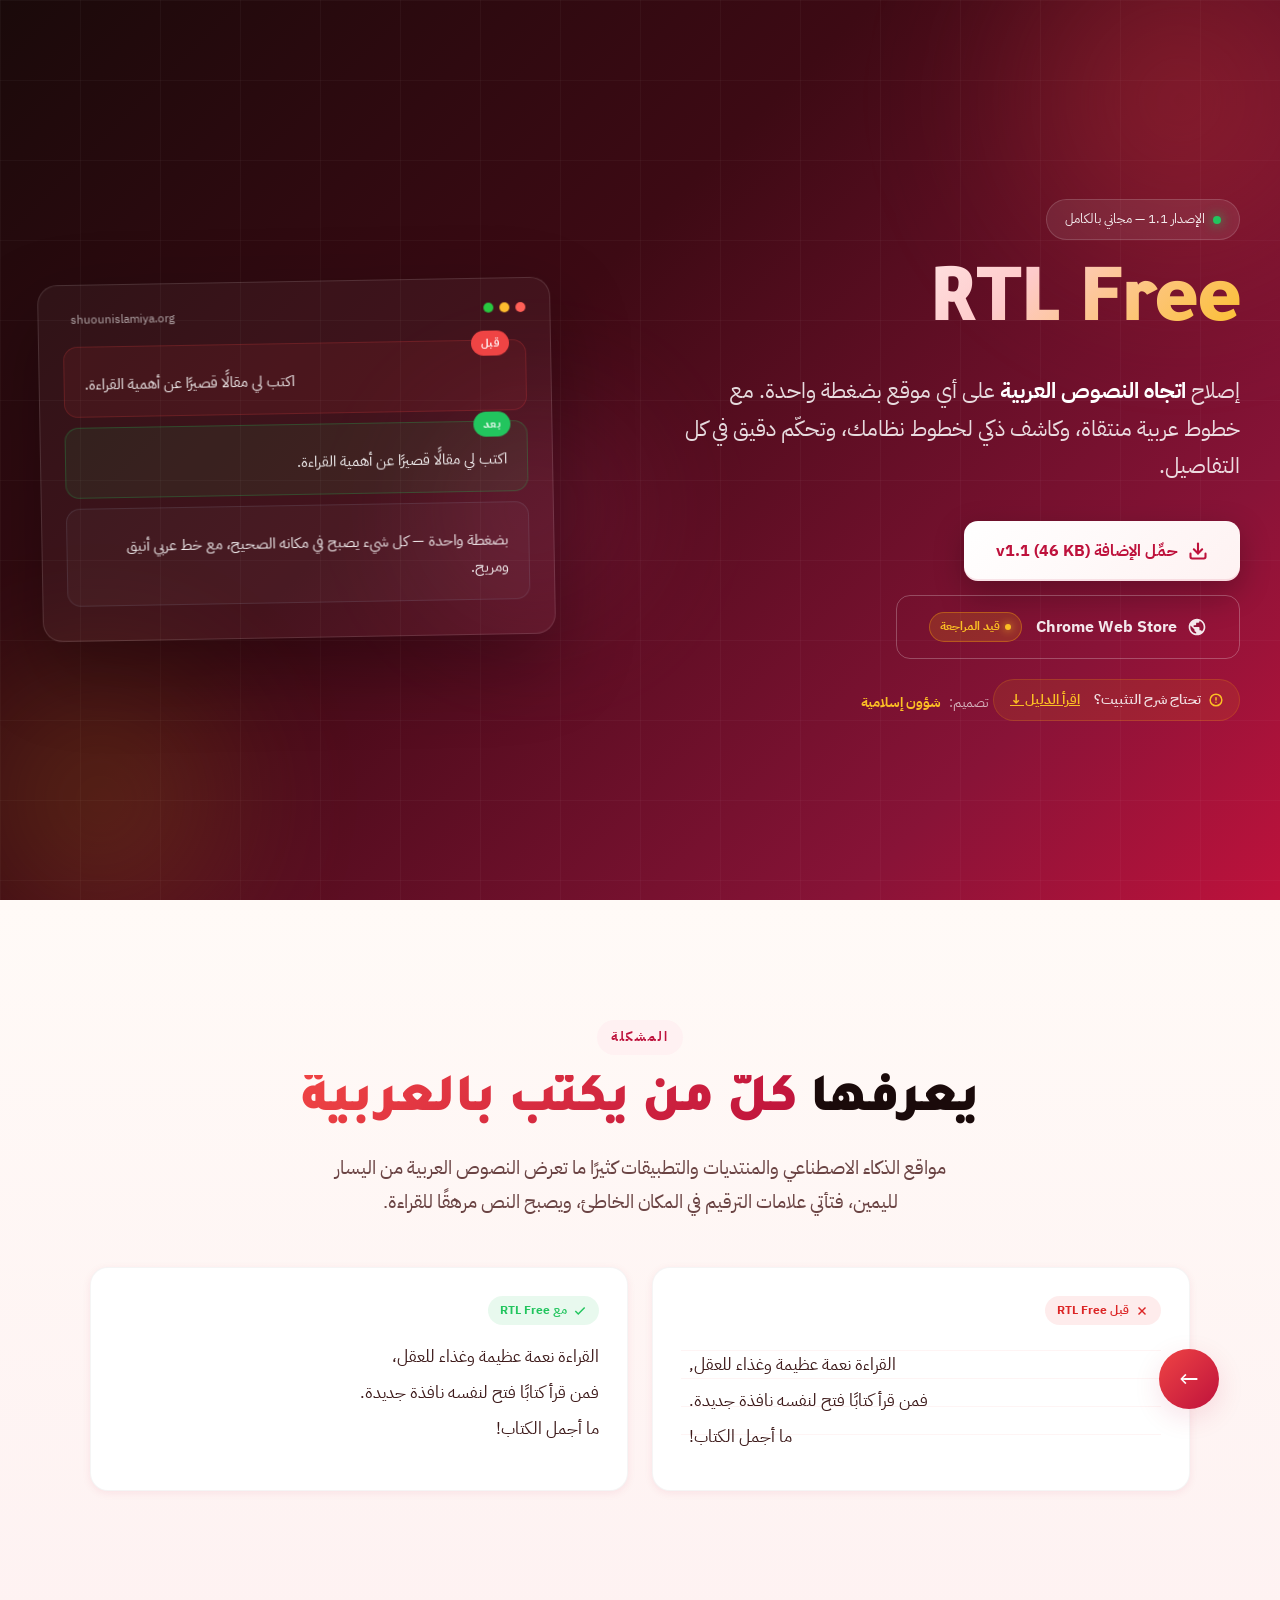
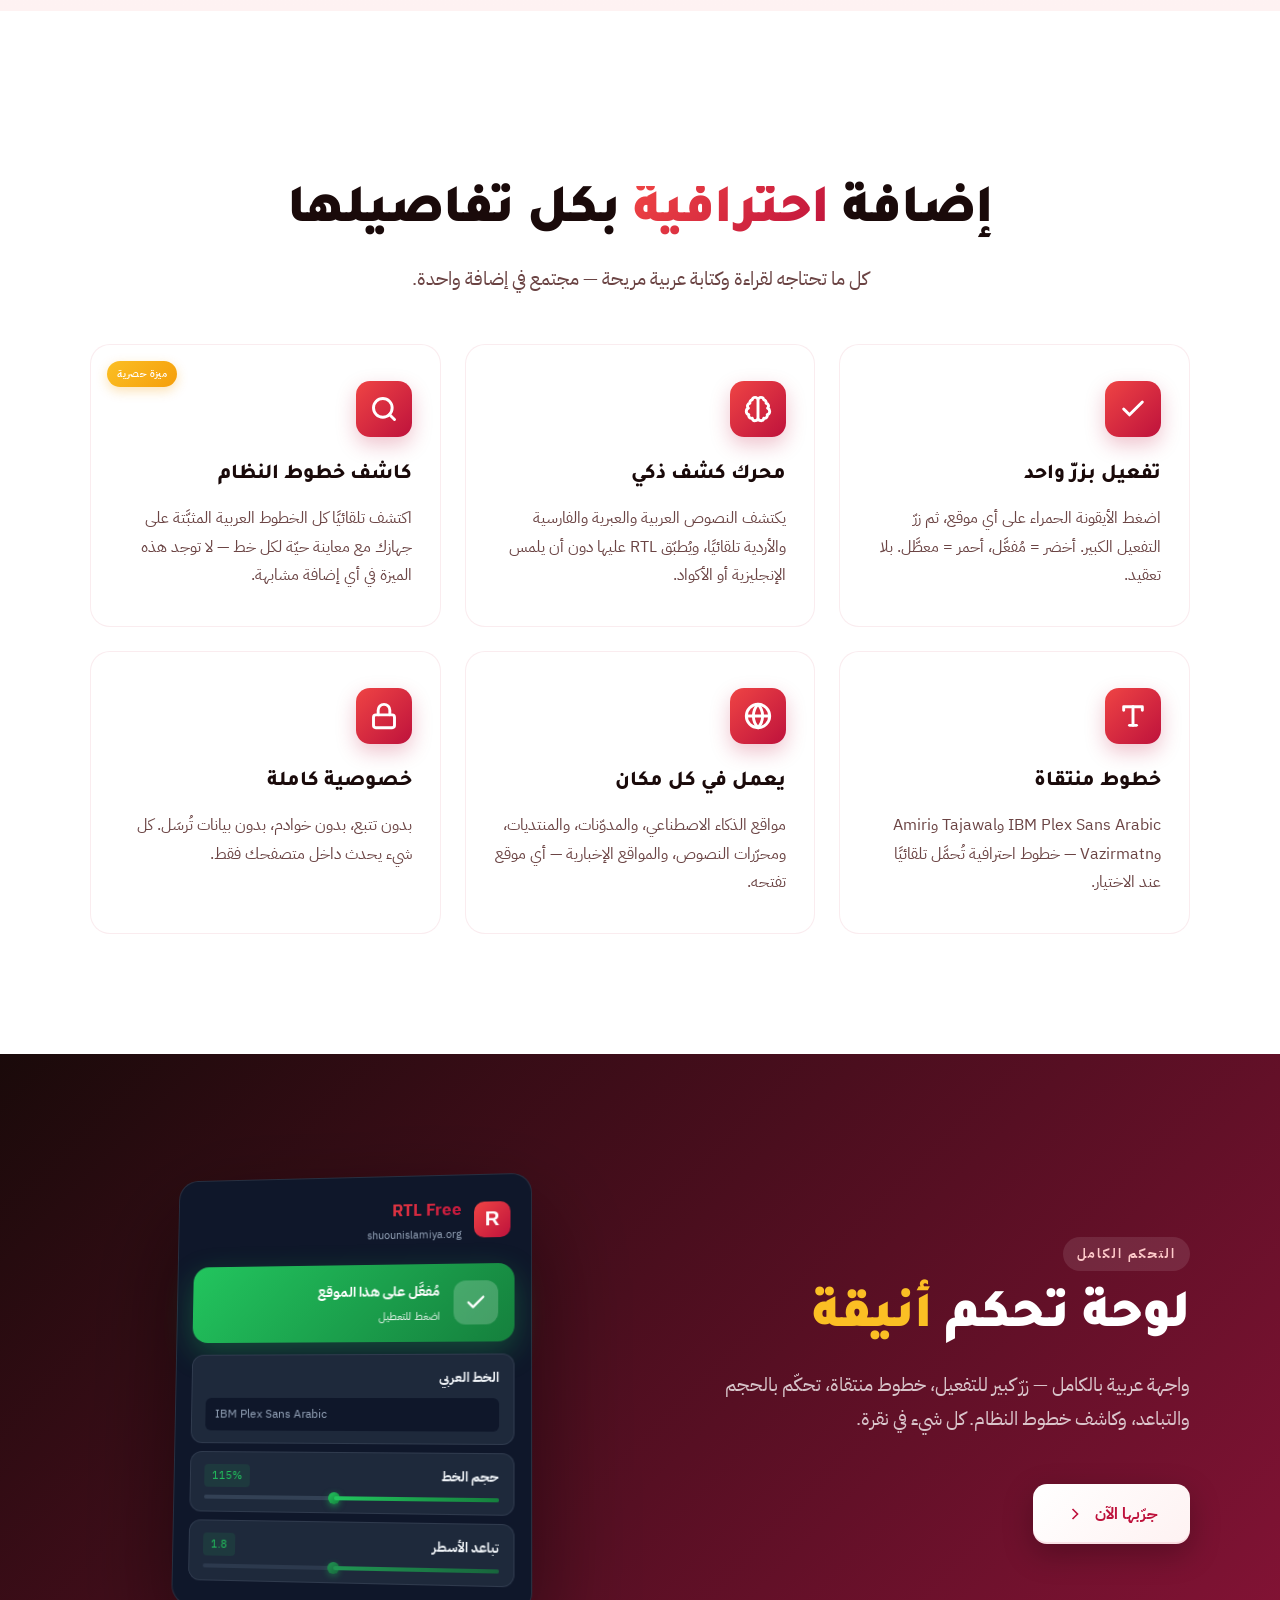
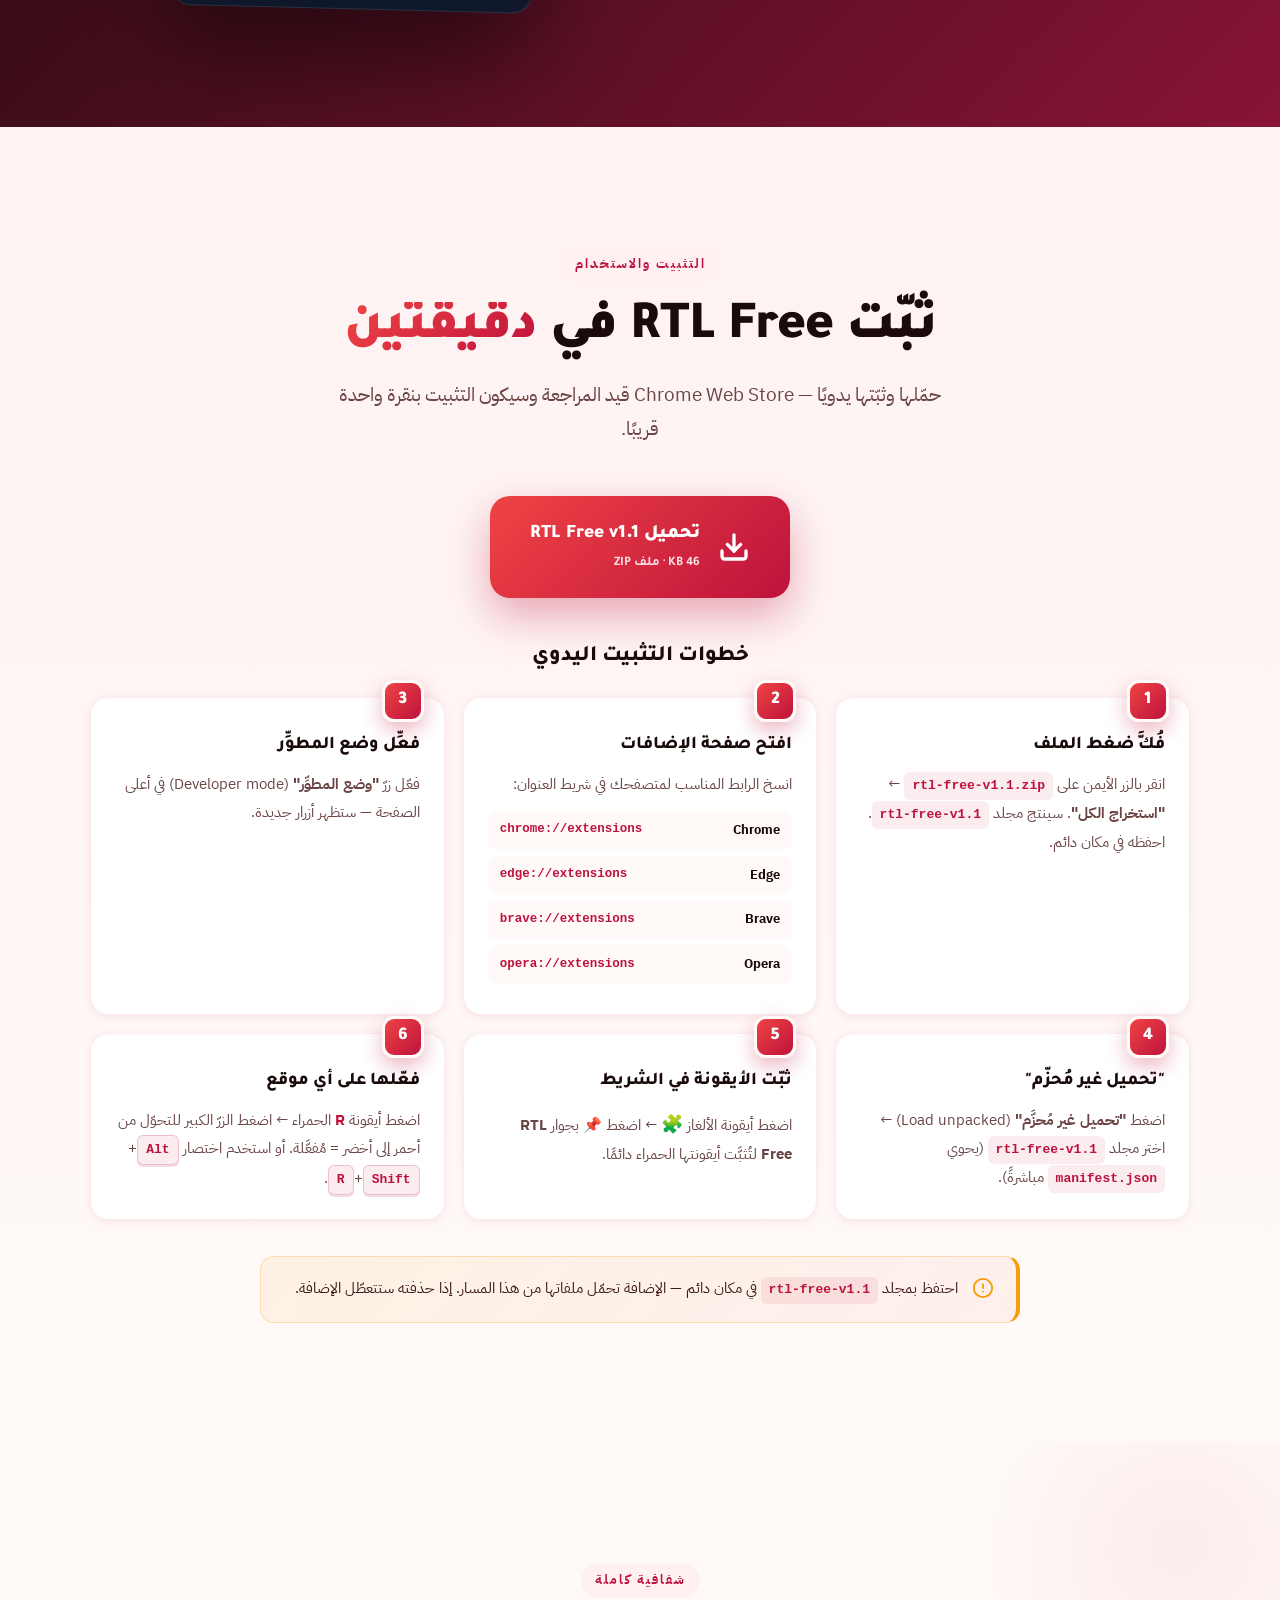
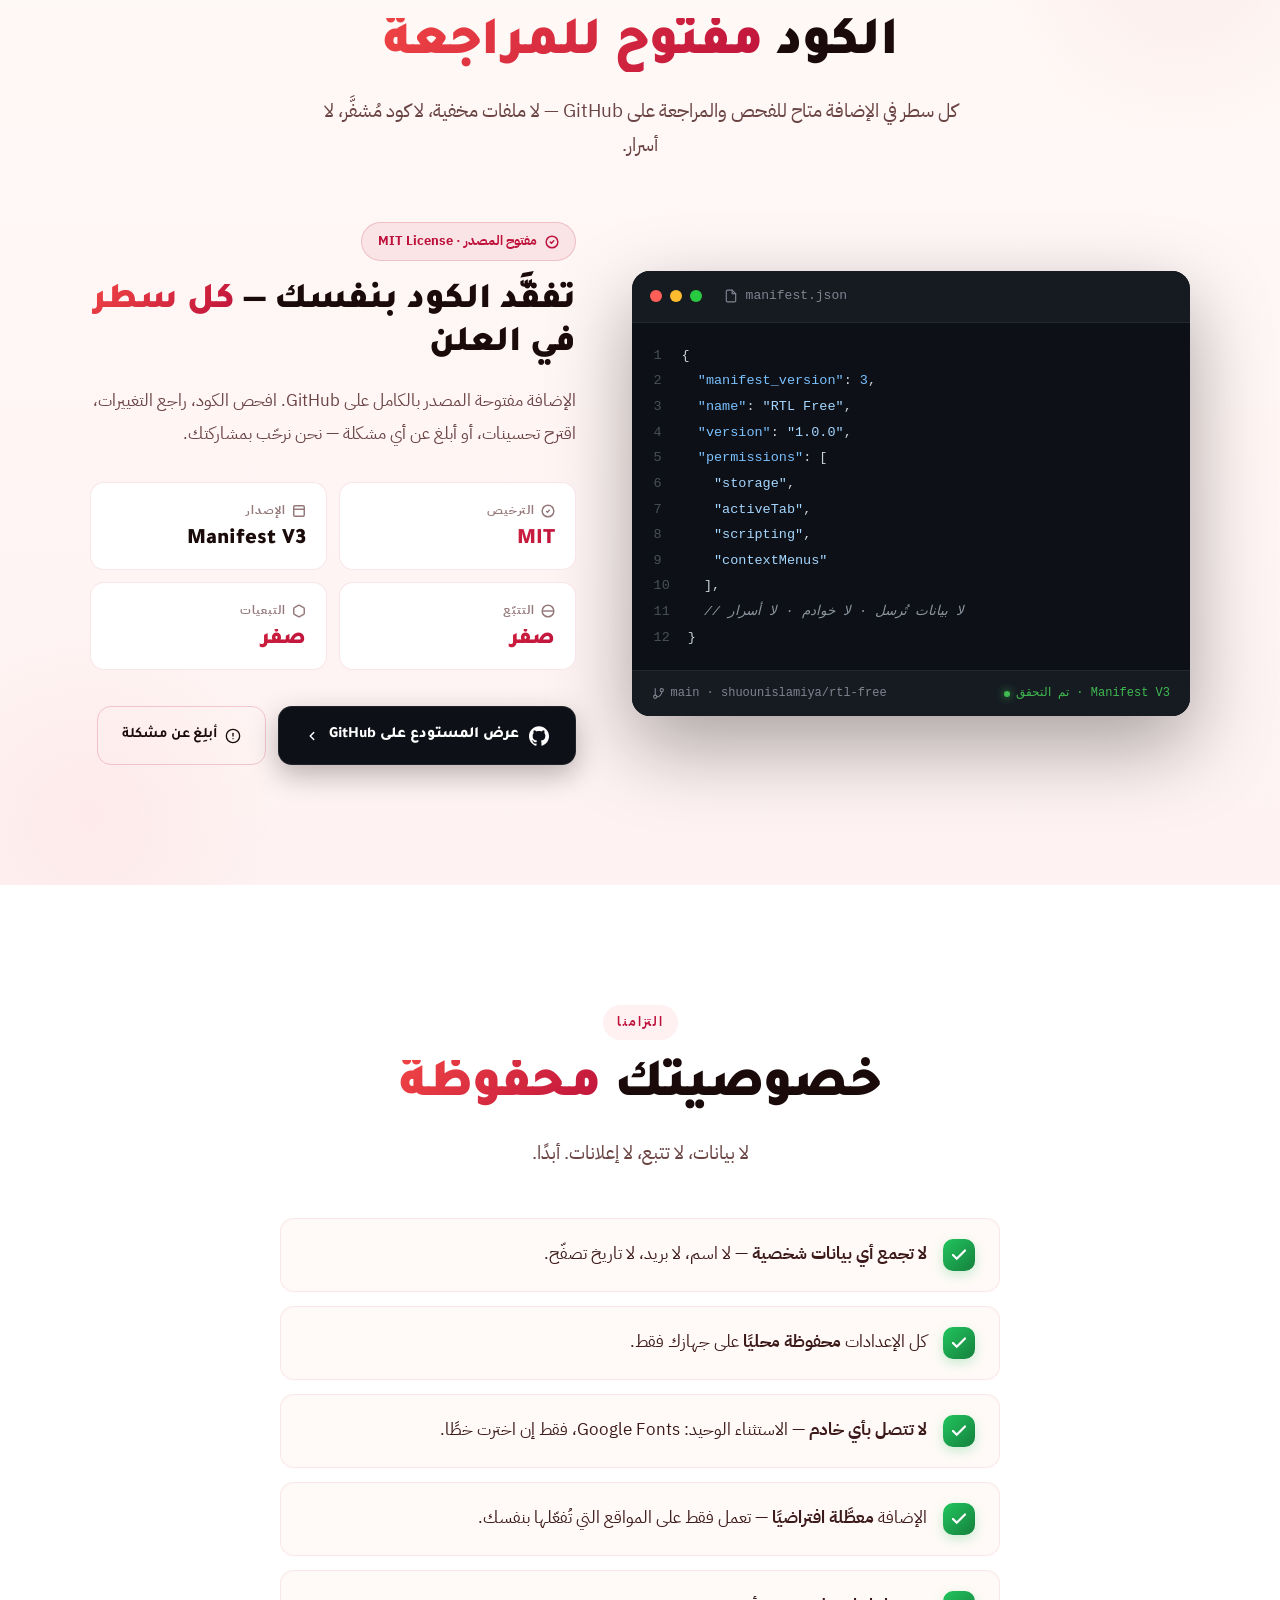
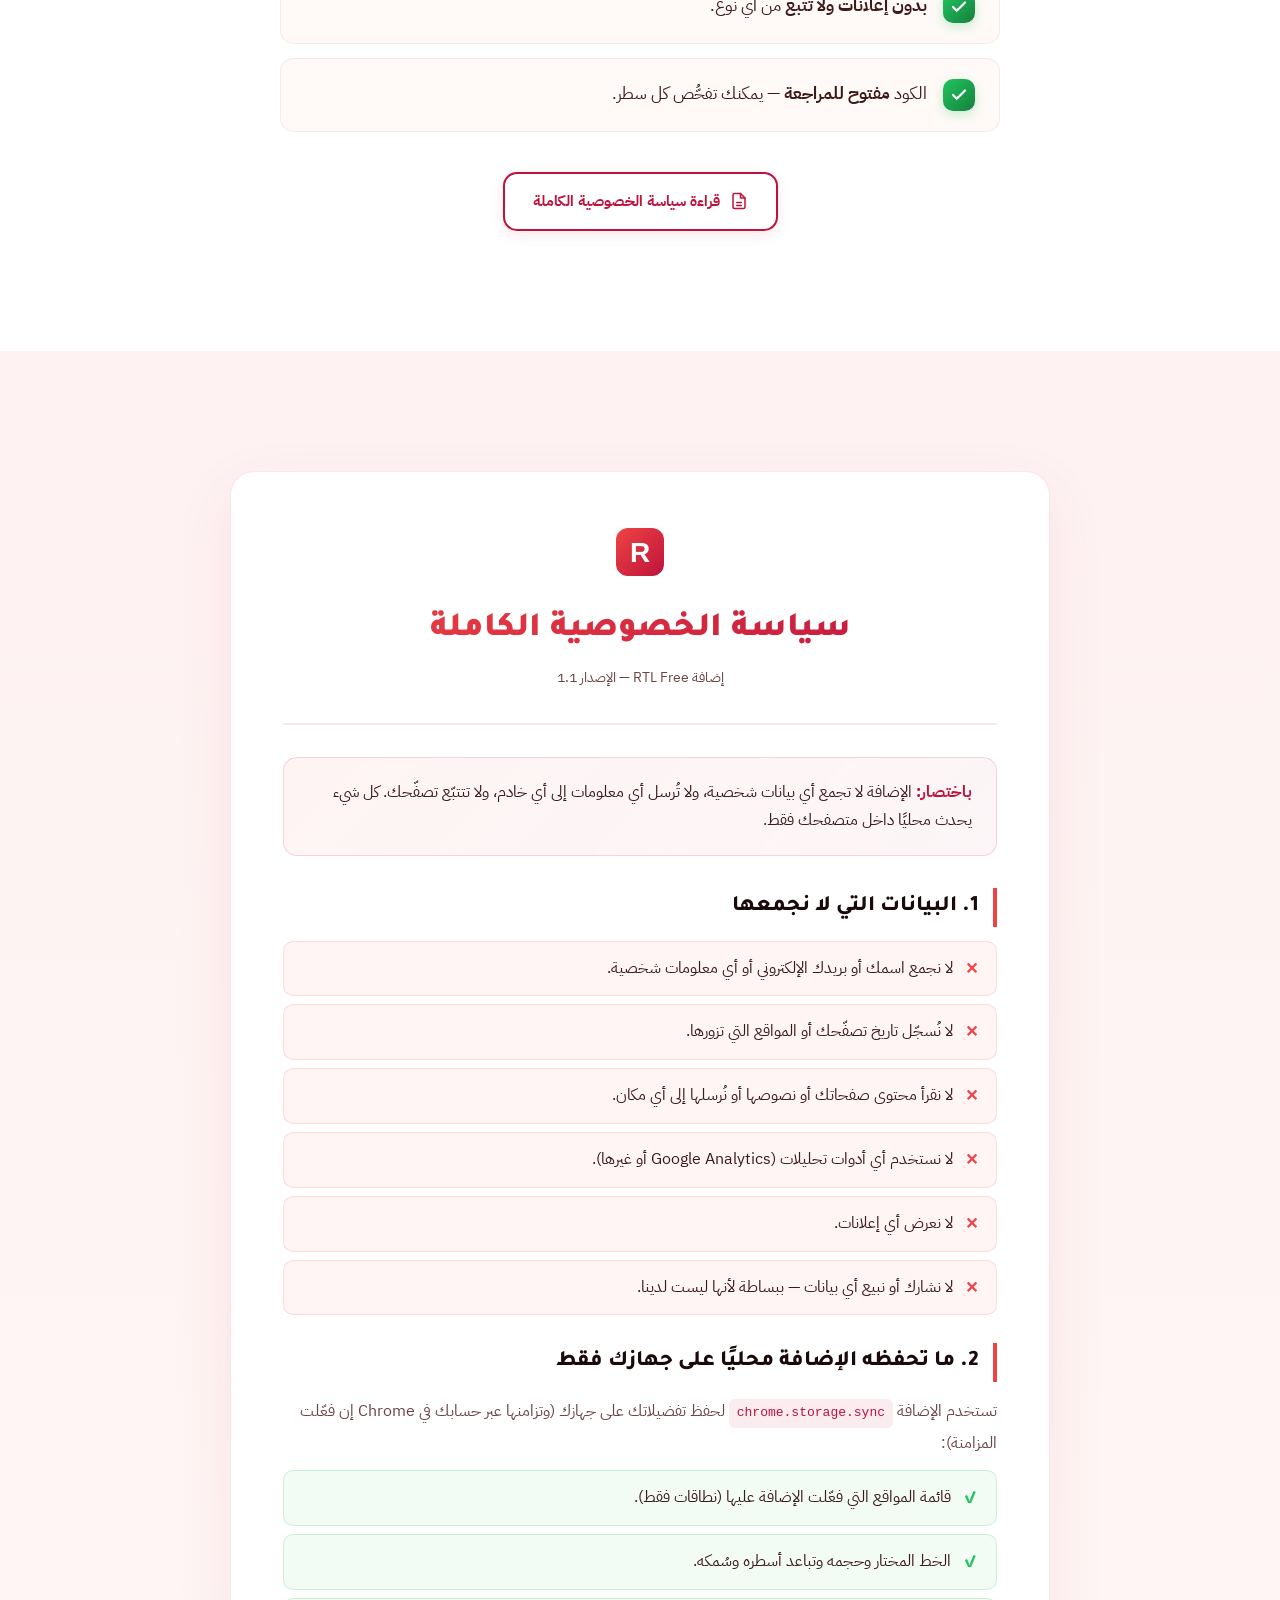
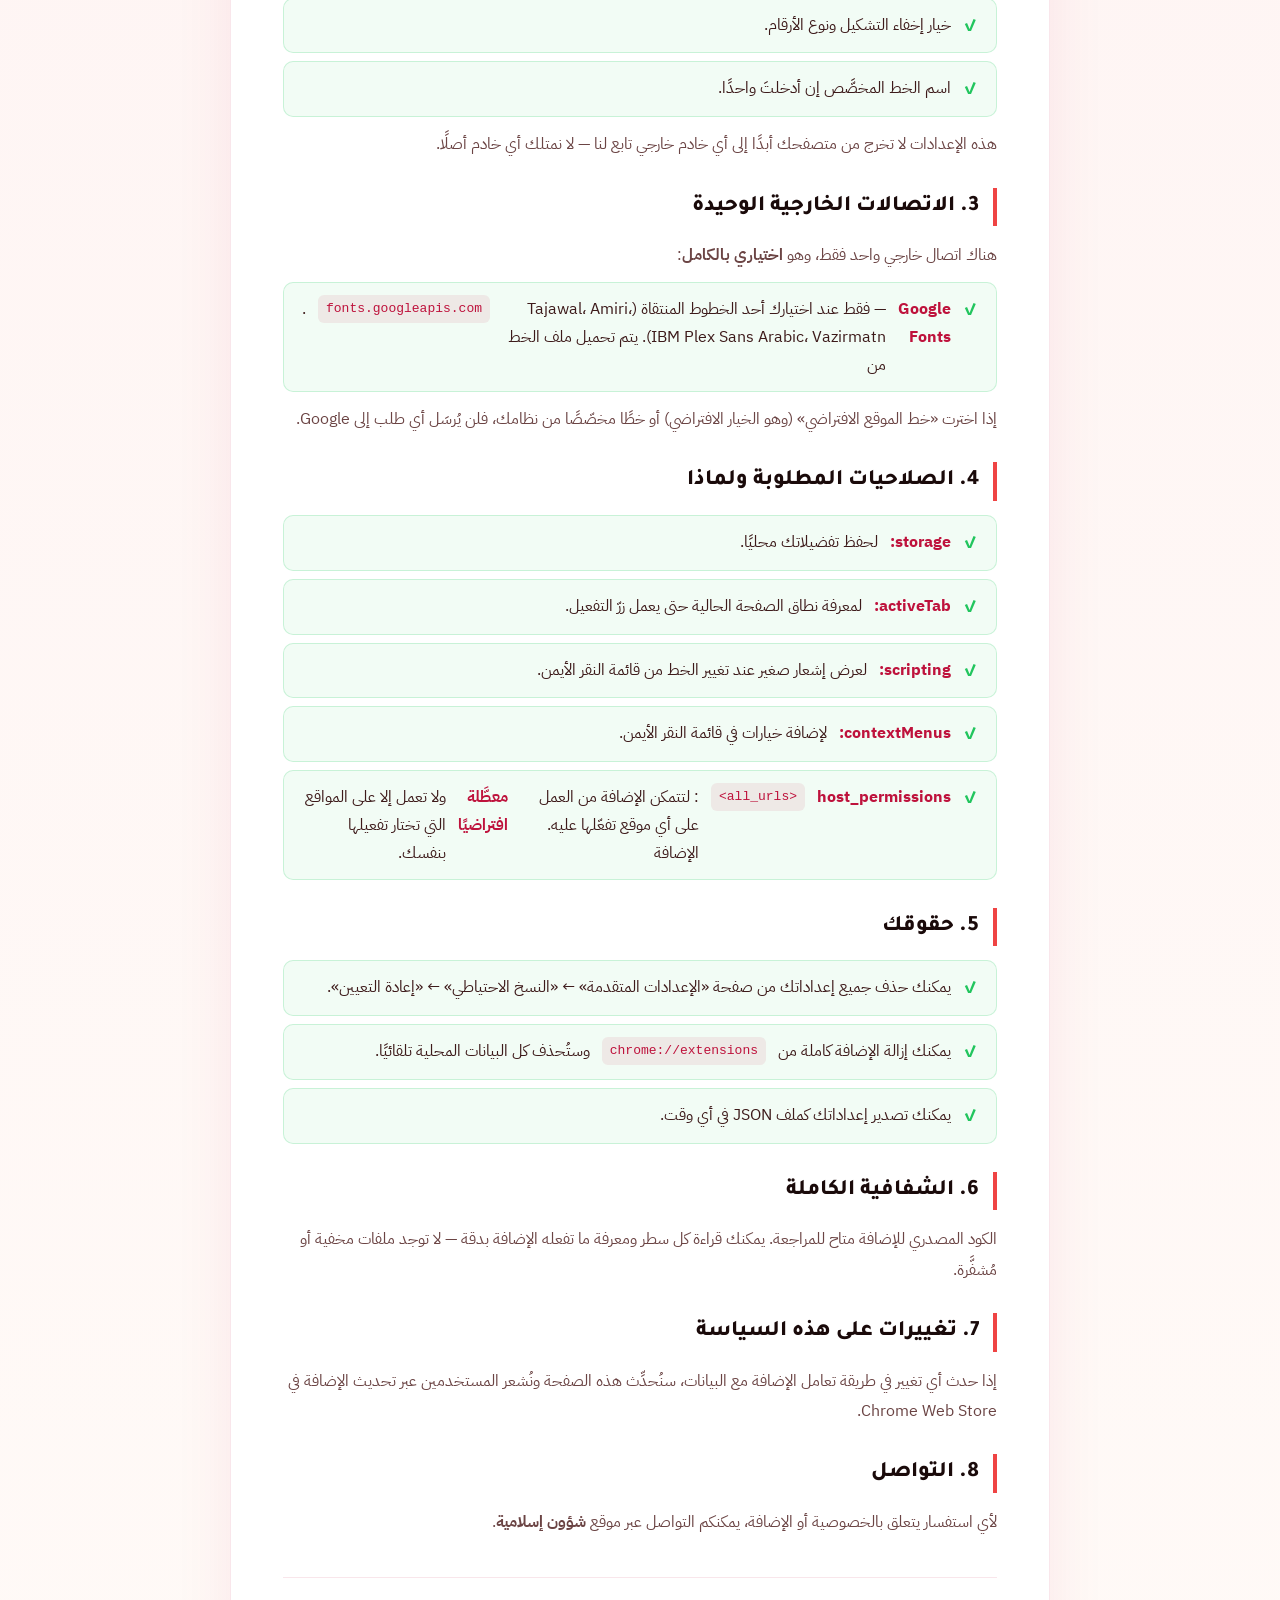
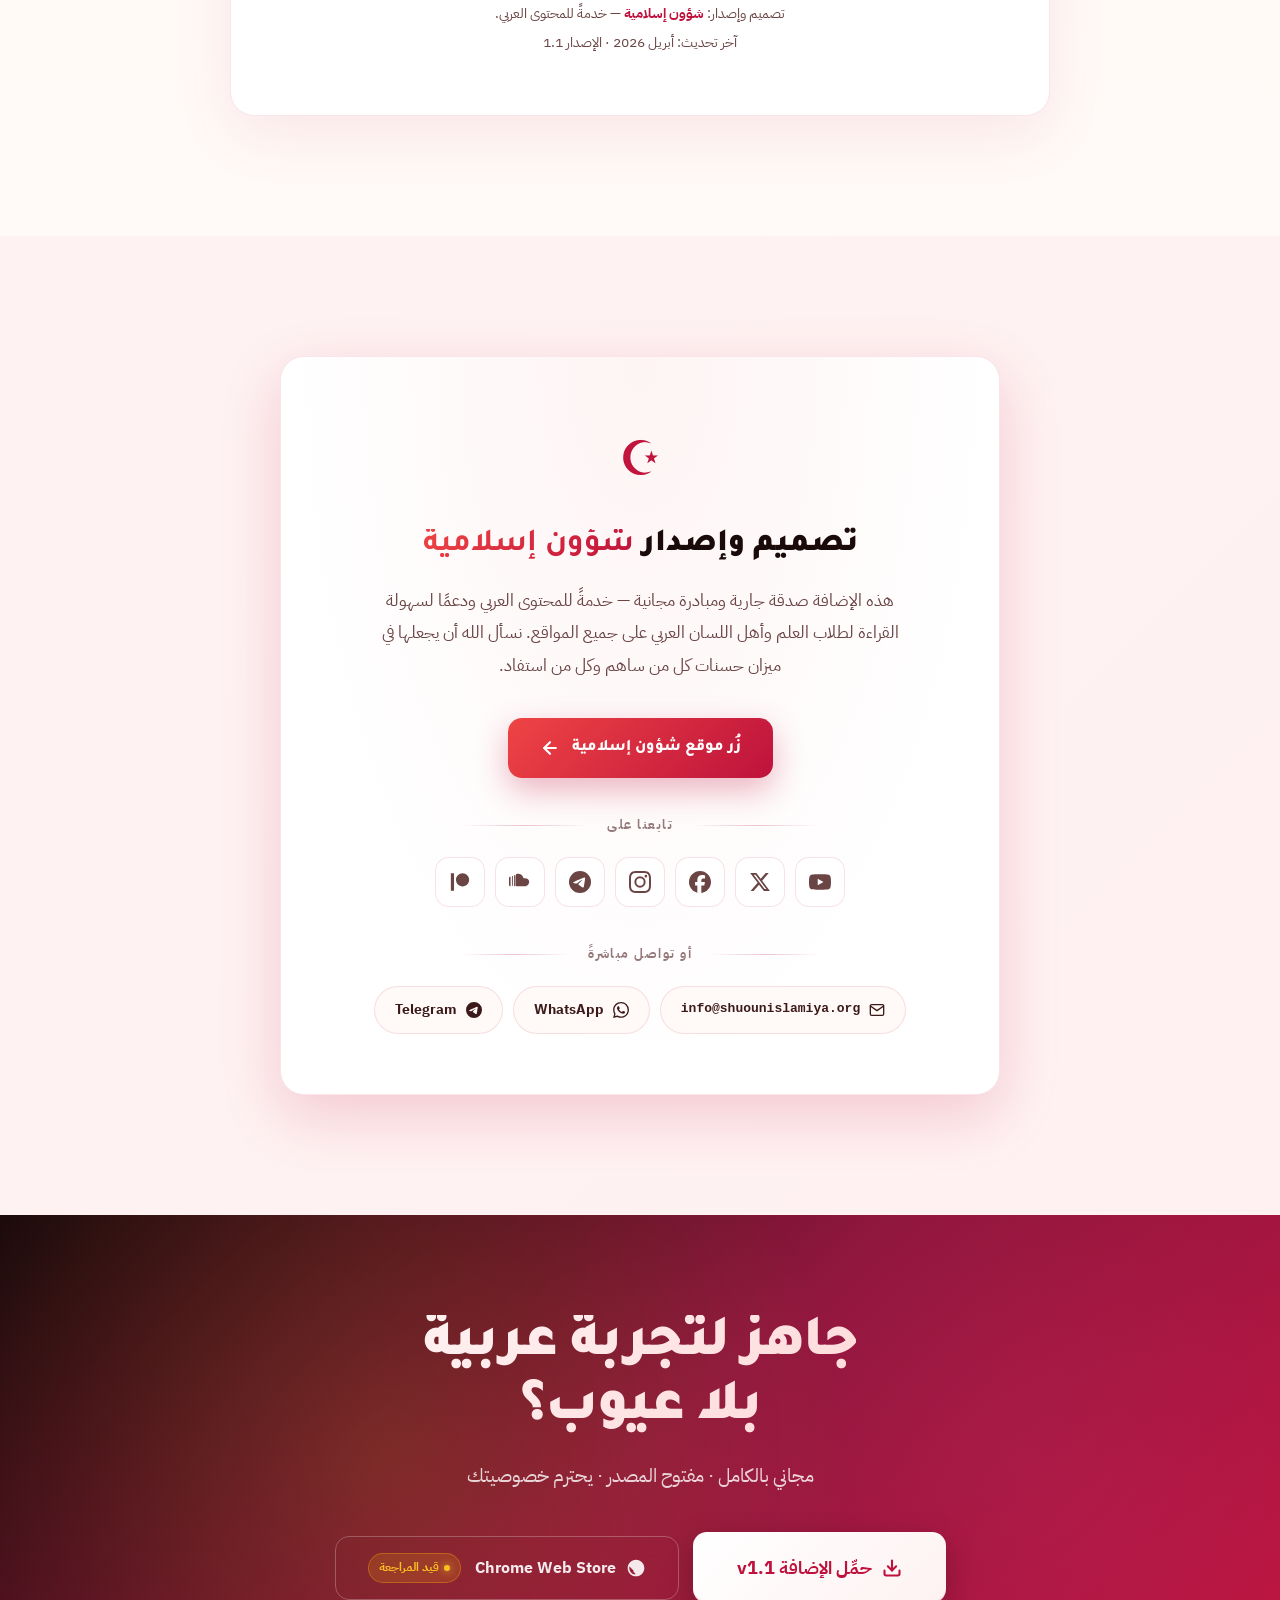
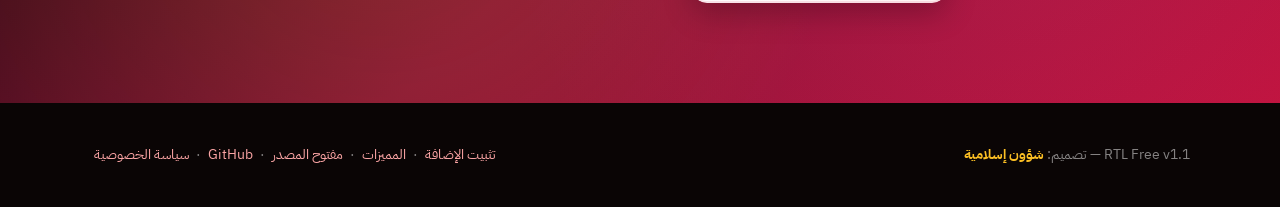
==== commit e2889506: "Website: Latin digits instead of Arabic-Indic (1-8, not ١-٨) User request — switch all hardcoded num" ====
--- a/website/index.html
+++ b/website/index.html
@@ -2210,13 +2210,13 @@
       <div class="install-cards" style="text-align: start;">
 
         <div class="install-card reveal">
-          <div class="install-card-num">١</div>
+          <div class="install-card-num">1</div>
           <h4>فُكَّ ضغط الملف</h4>
           <p>انقر بالزر الأيمن على <code>rtl-free-v1.1.zip</code> ← <strong>"استخراج الكل"</strong>. سينتج مجلد <code>rtl-free-v1.1</code>. احفظه في مكان دائم.</p>
         </div>
 
         <div class="install-card reveal reveal-delay-1">
-          <div class="install-card-num">٢</div>
+          <div class="install-card-num">2</div>
           <h4>افتح صفحة الإضافات</h4>
           <p>انسخ الرابط المناسب لمتصفحك في شريط العنوان:</p>
           <ul class="install-urls">
@@ -2228,25 +2228,25 @@
         </div>
 
         <div class="install-card reveal reveal-delay-2">
-          <div class="install-card-num">٣</div>
+          <div class="install-card-num">3</div>
           <h4>فعِّل وضع المطوِّر</h4>
           <p>فعّل زرّ <strong>"وضع المطوِّر"</strong> (Developer mode) في أعلى الصفحة — ستظهر أزرار جديدة.</p>
         </div>
 
         <div class="install-card reveal">
-          <div class="install-card-num">٤</div>
+          <div class="install-card-num">4</div>
           <h4>"تحميل غير مُحزّم"</h4>
           <p>اضغط <strong>"تحميل غير مُحزَّم"</strong> (Load unpacked) ← اختر مجلد <code>rtl-free-v1.1</code> (يحوي <code>manifest.json</code> مباشرةً).</p>
         </div>
 
         <div class="install-card reveal reveal-delay-1">
-          <div class="install-card-num">٥</div>
+          <div class="install-card-num">5</div>
           <h4>ثبّت الأيقونة في الشريط</h4>
           <p>اضغط أيقونة الألغاز <span style="font-size:18px;">🧩</span> ← اضغط 📌 بجوار <strong>RTL Free</strong> لتُثبَّت أيقونتها الحمراء دائمًا.</p>
         </div>
 
         <div class="install-card reveal reveal-delay-2">
-          <div class="install-card-num">٦</div>
+          <div class="install-card-num">6</div>
           <h4>فعّلها على أي موقع</h4>
           <p>اضغط أيقونة <strong style="color:var(--red-dark);">R</strong> الحمراء ← اضغط الزرّ الكبير للتحوّل من أحمر إلى أخضر = مُفعَّلة. أو استخدم اختصار <kbd>Alt</kbd>+<kbd>Shift</kbd>+<kbd>R</kbd>.</p>
         </div>
@@ -2481,7 +2481,7 @@
           <strong>باختصار:</strong> الإضافة لا تجمع أي بيانات شخصية، ولا تُرسل أي معلومات إلى أي خادم، ولا تتتبّع تصفّحك. كل شيء يحدث محليًا داخل متصفحك فقط.
         </div>
 
-        <h3 class="pp-h">١. البيانات التي لا نجمعها</h3>
+        <h3 class="pp-h">1. البيانات التي لا نجمعها</h3>
         <ul class="pp-list no">
           <li>لا نجمع اسمك أو بريدك الإلكتروني أو أي معلومات شخصية.</li>
           <li>لا نُسجّل تاريخ تصفّحك أو المواقع التي تزورها.</li>
@@ -2491,7 +2491,7 @@
           <li>لا نشارك أو نبيع أي بيانات — ببساطة لأنها ليست لدينا.</li>
         </ul>
 
-        <h3 class="pp-h">٢. ما تحفظه الإضافة محليًا على جهازك فقط</h3>
+        <h3 class="pp-h">2. ما تحفظه الإضافة محليًا على جهازك فقط</h3>
         <p class="pp-p">تستخدم الإضافة <code>chrome.storage.sync</code> لحفظ تفضيلاتك على جهازك (وتزامنها عبر حسابك في Chrome إن فعّلت المزامنة):</p>
         <ul class="pp-list yes">
           <li>قائمة المواقع التي فعّلت الإضافة عليها (نطاقات فقط).</li>
@@ -2501,14 +2501,14 @@
         </ul>
         <p class="pp-p">هذه الإعدادات لا تخرج من متصفحك أبدًا إلى أي خادم خارجي تابع لنا — لا نمتلك أي خادم أصلًا.</p>
 
-        <h3 class="pp-h">٣. الاتصالات الخارجية الوحيدة</h3>
+        <h3 class="pp-h">3. الاتصالات الخارجية الوحيدة</h3>
         <p class="pp-p">هناك اتصال خارجي واحد فقط، وهو <strong>اختياري بالكامل</strong>:</p>
         <ul class="pp-list yes">
           <li><strong>Google Fonts</strong> — فقط عند اختيارك أحد الخطوط المنتقاة (Tajawal، Amiri، IBM Plex Sans Arabic، Vazirmatn). يتم تحميل ملف الخط من <code>fonts.googleapis.com</code>.</li>
         </ul>
         <p class="pp-p">إذا اخترت «خط الموقع الافتراضي» (وهو الخيار الافتراضي) أو خطًا مخصّصًا من نظامك، فلن يُرسَل أي طلب إلى Google.</p>
 
-        <h3 class="pp-h">٤. الصلاحيات المطلوبة ولماذا</h3>
+        <h3 class="pp-h">4. الصلاحيات المطلوبة ولماذا</h3>
         <ul class="pp-list yes">
           <li><strong>storage:</strong> لحفظ تفضيلاتك محليًا.</li>
           <li><strong>activeTab:</strong> لمعرفة نطاق الصفحة الحالية حتى يعمل زرّ التفعيل.</li>
@@ -2517,20 +2517,20 @@
           <li><strong>host_permissions</strong> <code>&lt;all_urls&gt;</code>: لتتمكن الإضافة من العمل على أي موقع تفعّلها عليه. الإضافة <strong>معطَّلة افتراضيًا</strong> ولا تعمل إلا على المواقع التي تختار تفعيلها بنفسك.</li>
         </ul>
 
-        <h3 class="pp-h">٥. حقوقك</h3>
+        <h3 class="pp-h">5. حقوقك</h3>
         <ul class="pp-list yes">
           <li>يمكنك حذف جميع إعداداتك من صفحة «الإعدادات المتقدمة» ← «النسخ الاحتياطي» ← «إعادة التعيين».</li>
           <li>يمكنك إزالة الإضافة كاملة من <code>chrome://extensions</code> وستُحذف كل البيانات المحلية تلقائيًا.</li>
           <li>يمكنك تصدير إعداداتك كملف JSON في أي وقت.</li>
         </ul>
 
-        <h3 class="pp-h">٦. الشفافية الكاملة</h3>
+        <h3 class="pp-h">6. الشفافية الكاملة</h3>
         <p class="pp-p">الكود المصدري للإضافة متاح للمراجعة. يمكنك قراءة كل سطر ومعرفة ما تفعله الإضافة بدقة — لا توجد ملفات مخفية أو مُشفَّرة.</p>
 
-        <h3 class="pp-h">٧. تغييرات على هذه السياسة</h3>
+        <h3 class="pp-h">7. تغييرات على هذه السياسة</h3>
         <p class="pp-p">إذا حدث أي تغيير في طريقة تعامل الإضافة مع البيانات، سنُحدِّث هذه الصفحة ونُشعر المستخدمين عبر تحديث الإضافة في Chrome Web Store.</p>
 
-        <h3 class="pp-h">٨. التواصل</h3>
+        <h3 class="pp-h">8. التواصل</h3>
         <p class="pp-p">لأي استفسار يتعلق بالخصوصية أو الإضافة، يمكنكم التواصل عبر موقع <strong>شؤون إسلامية</strong>.</p>
 
         <div class="pp-footer">
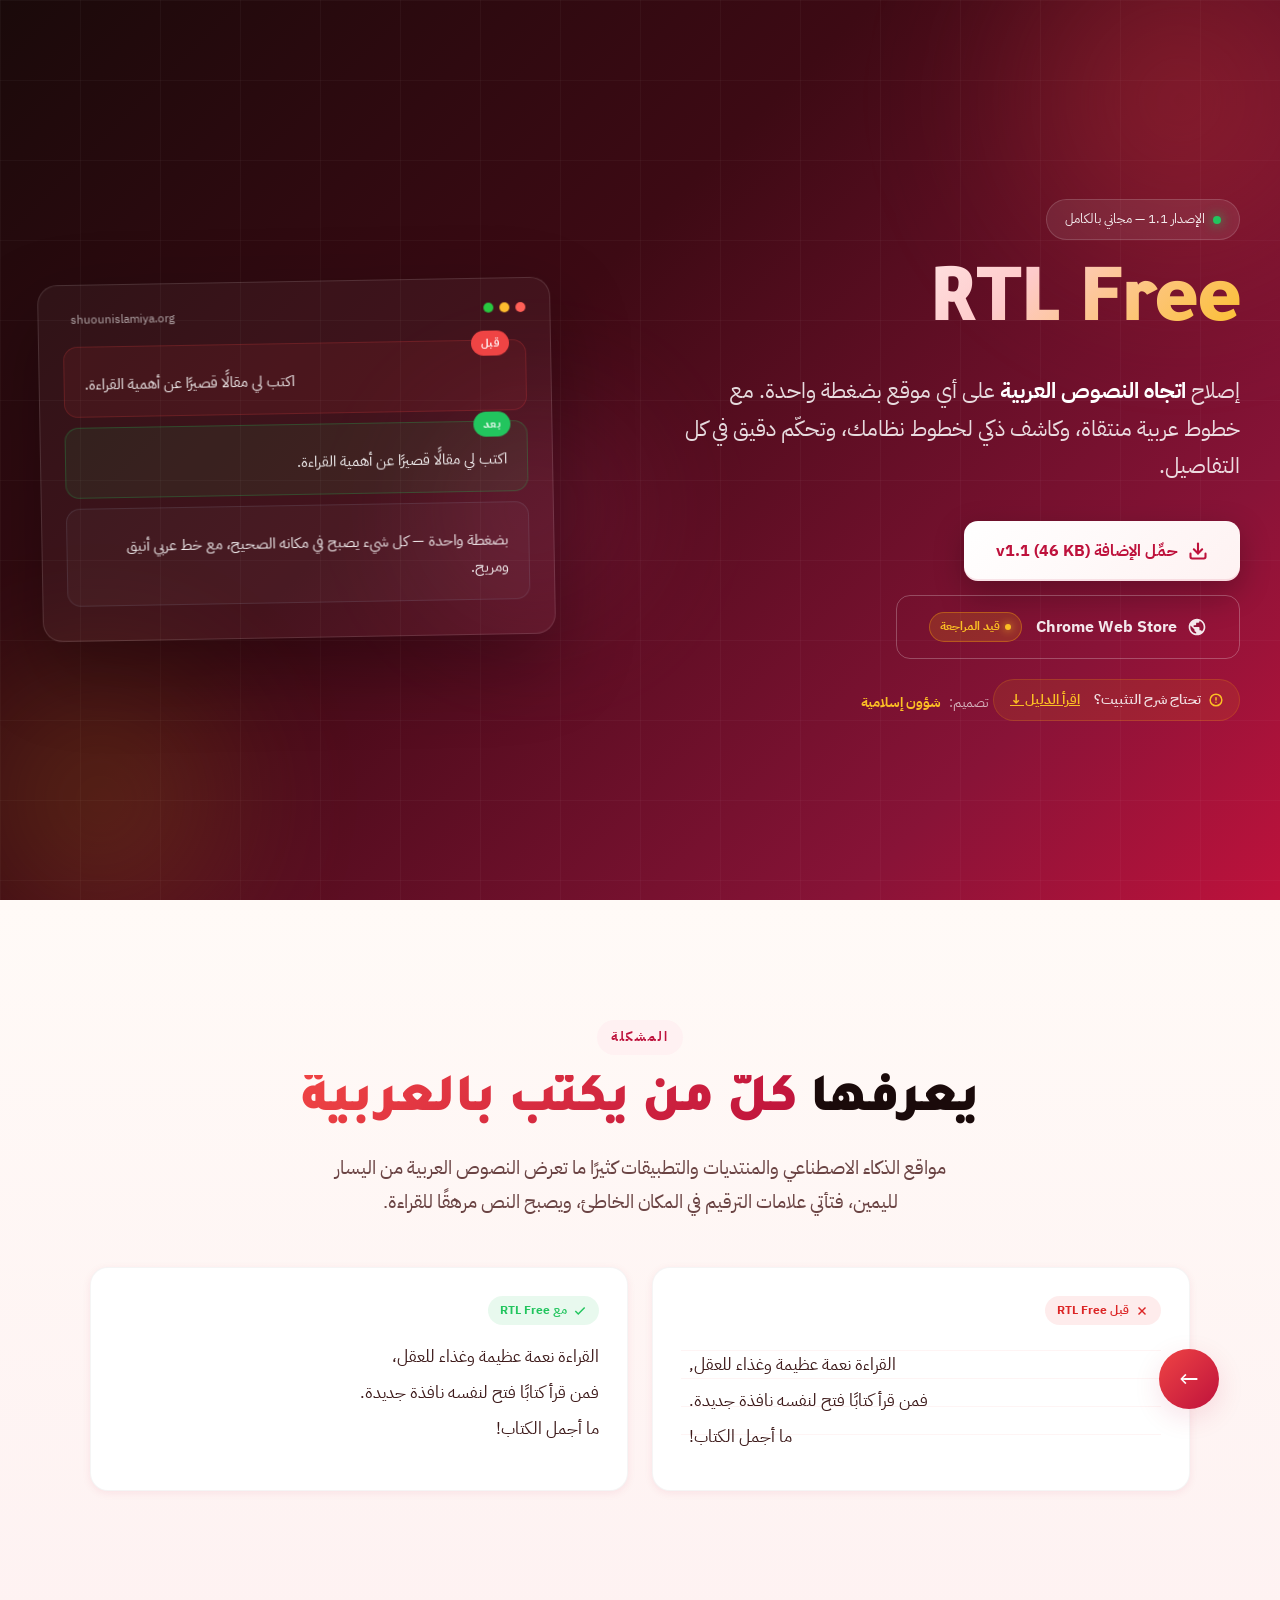
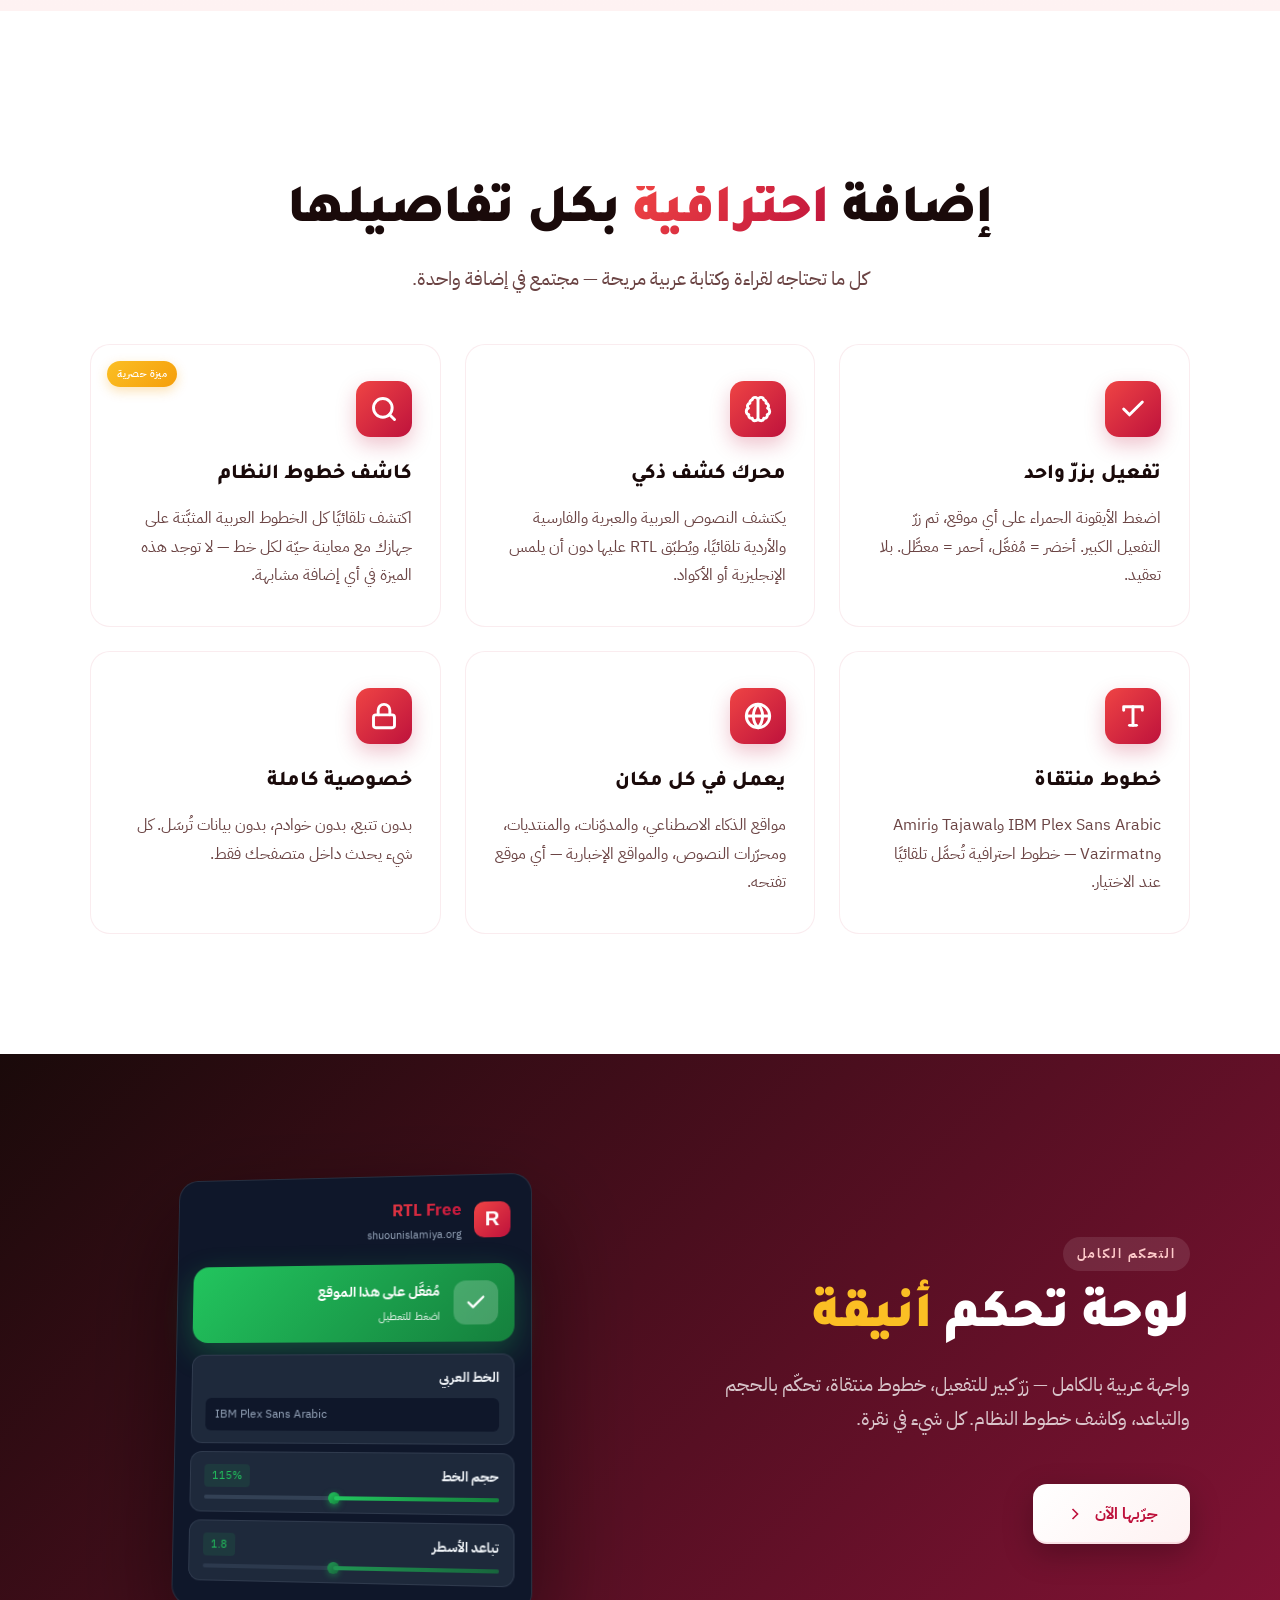
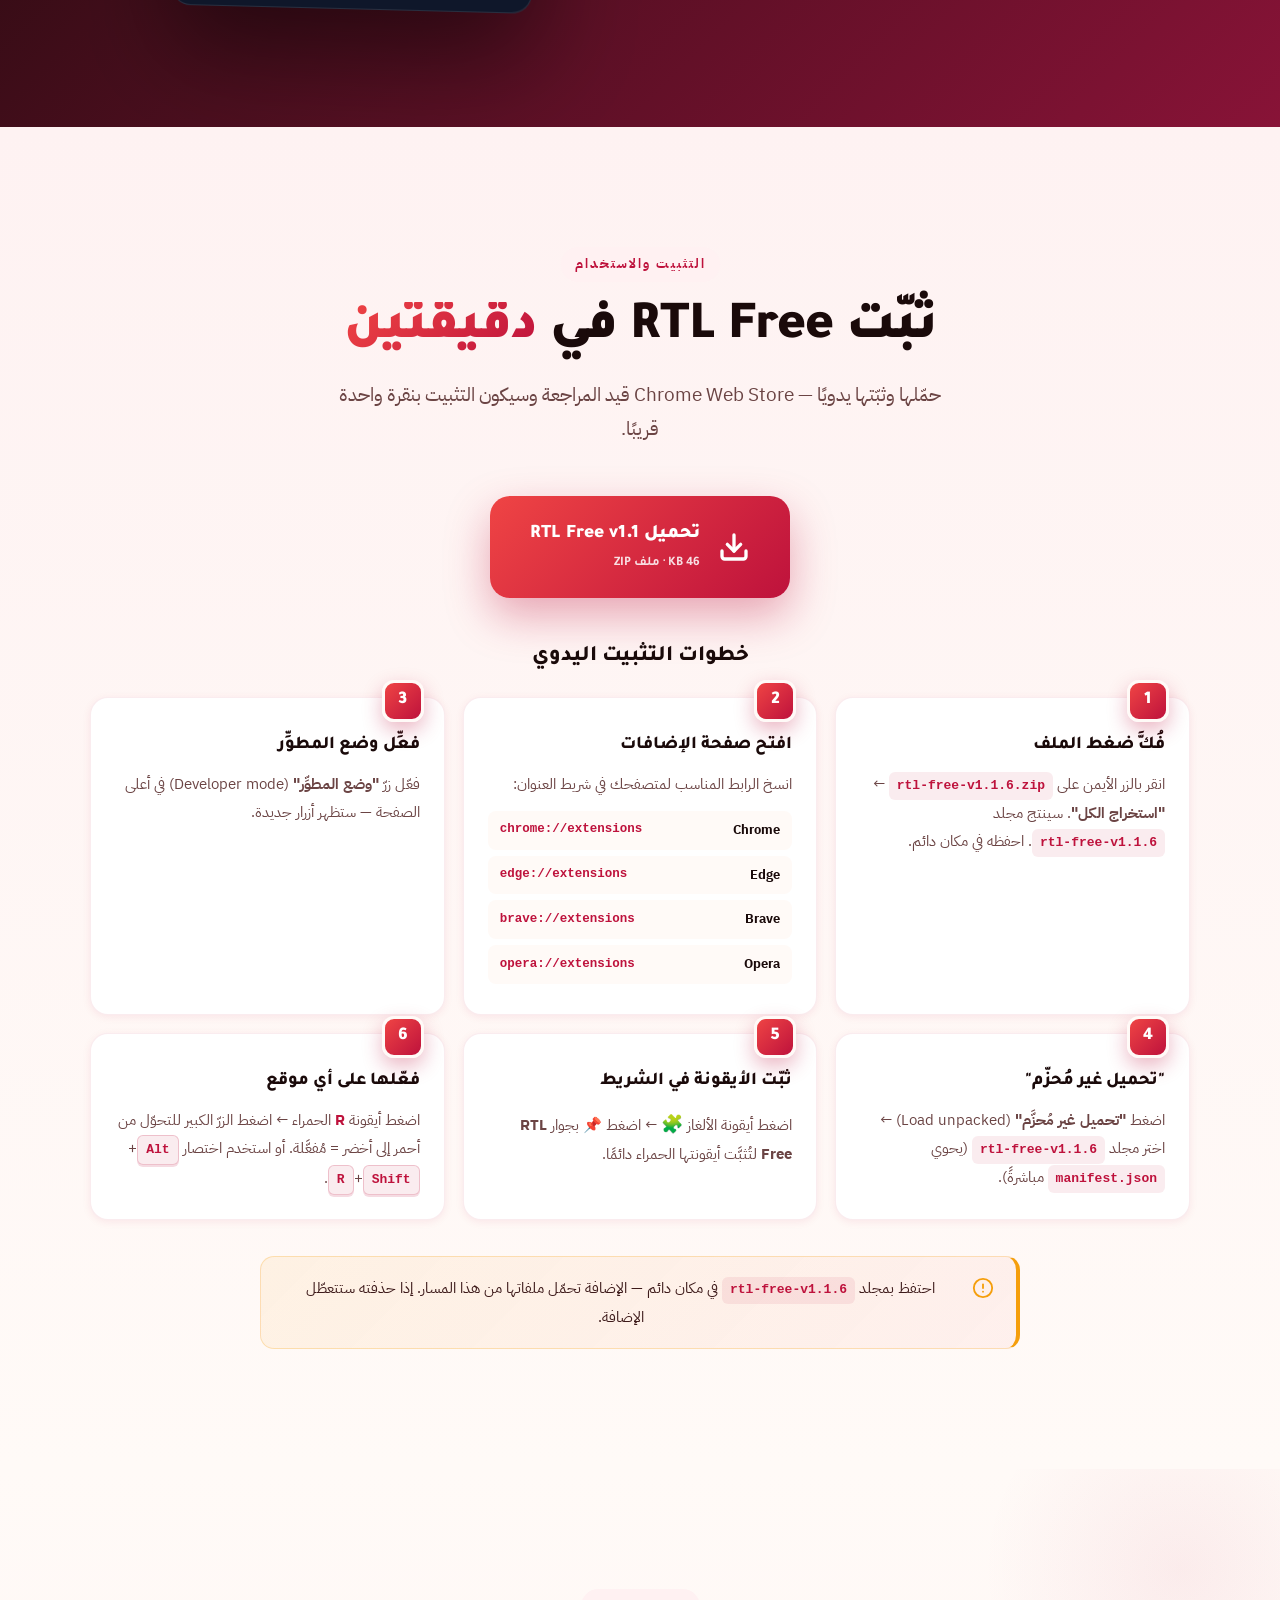
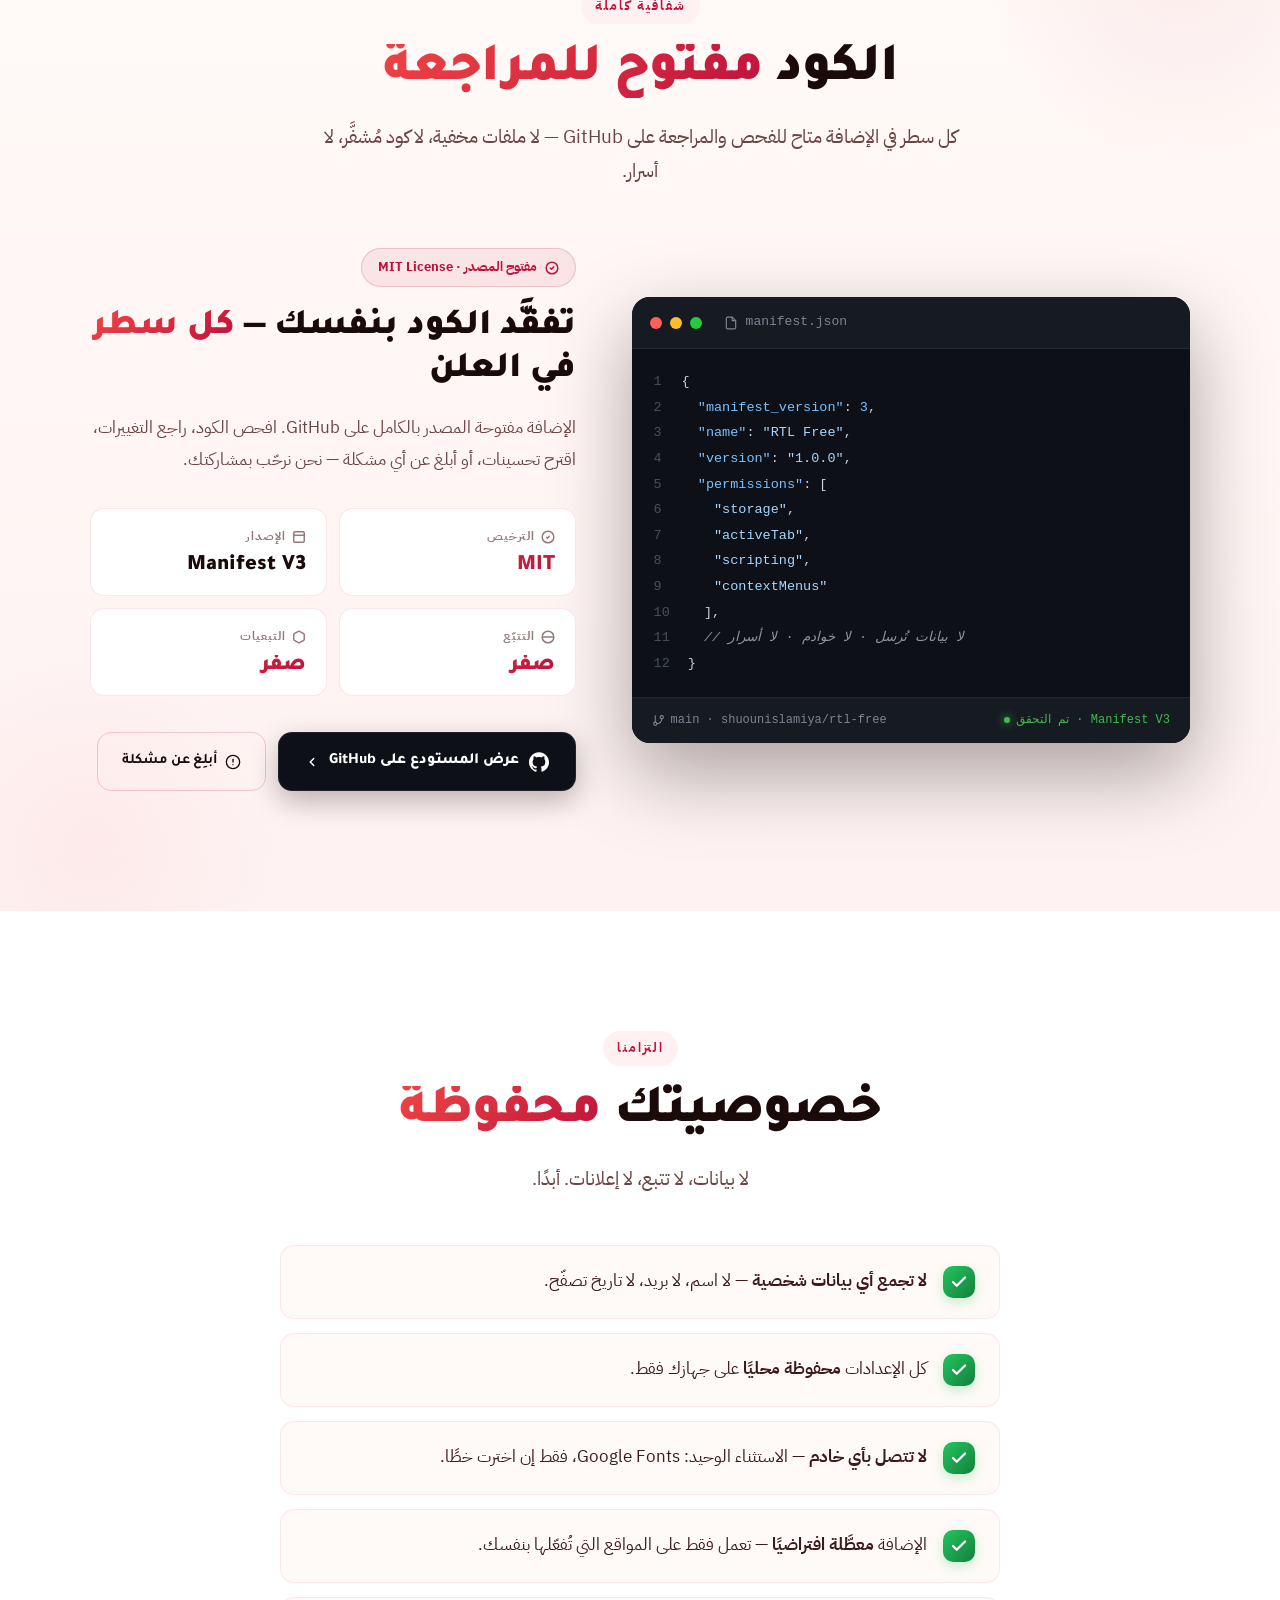
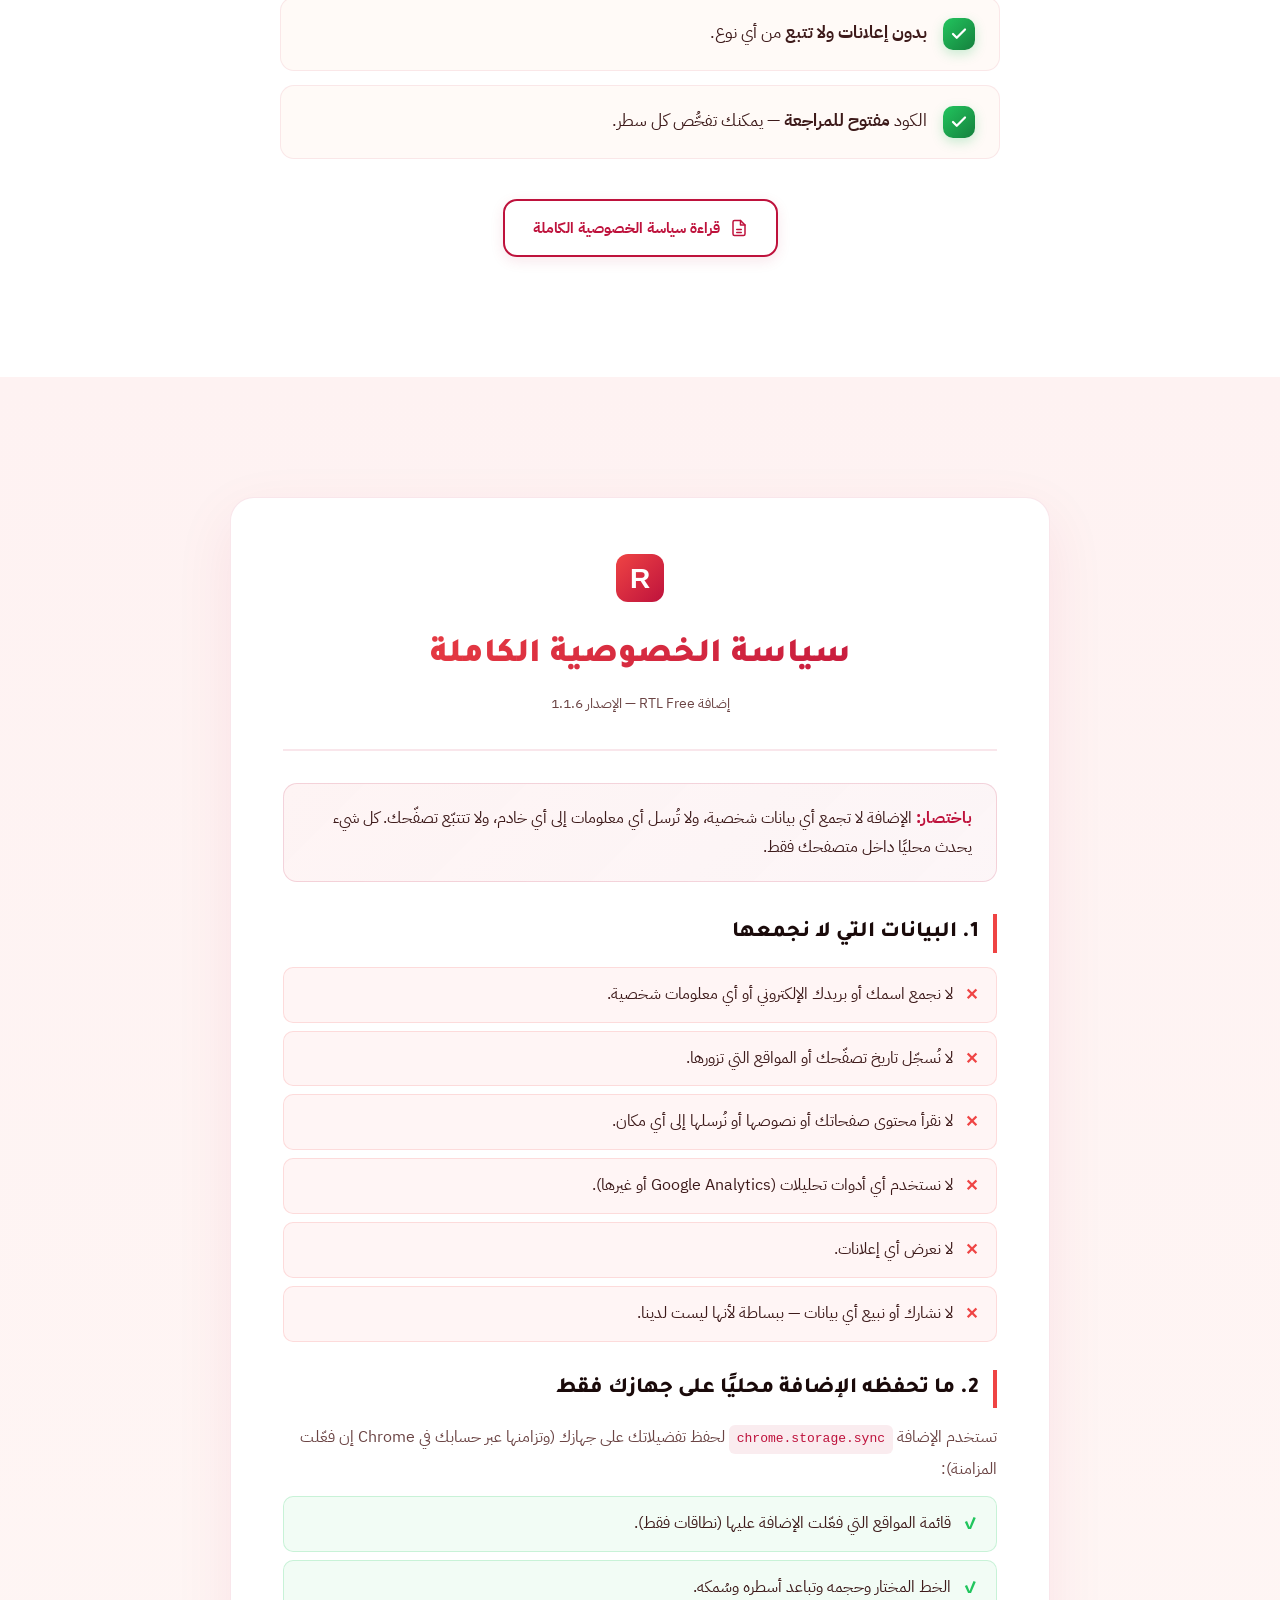
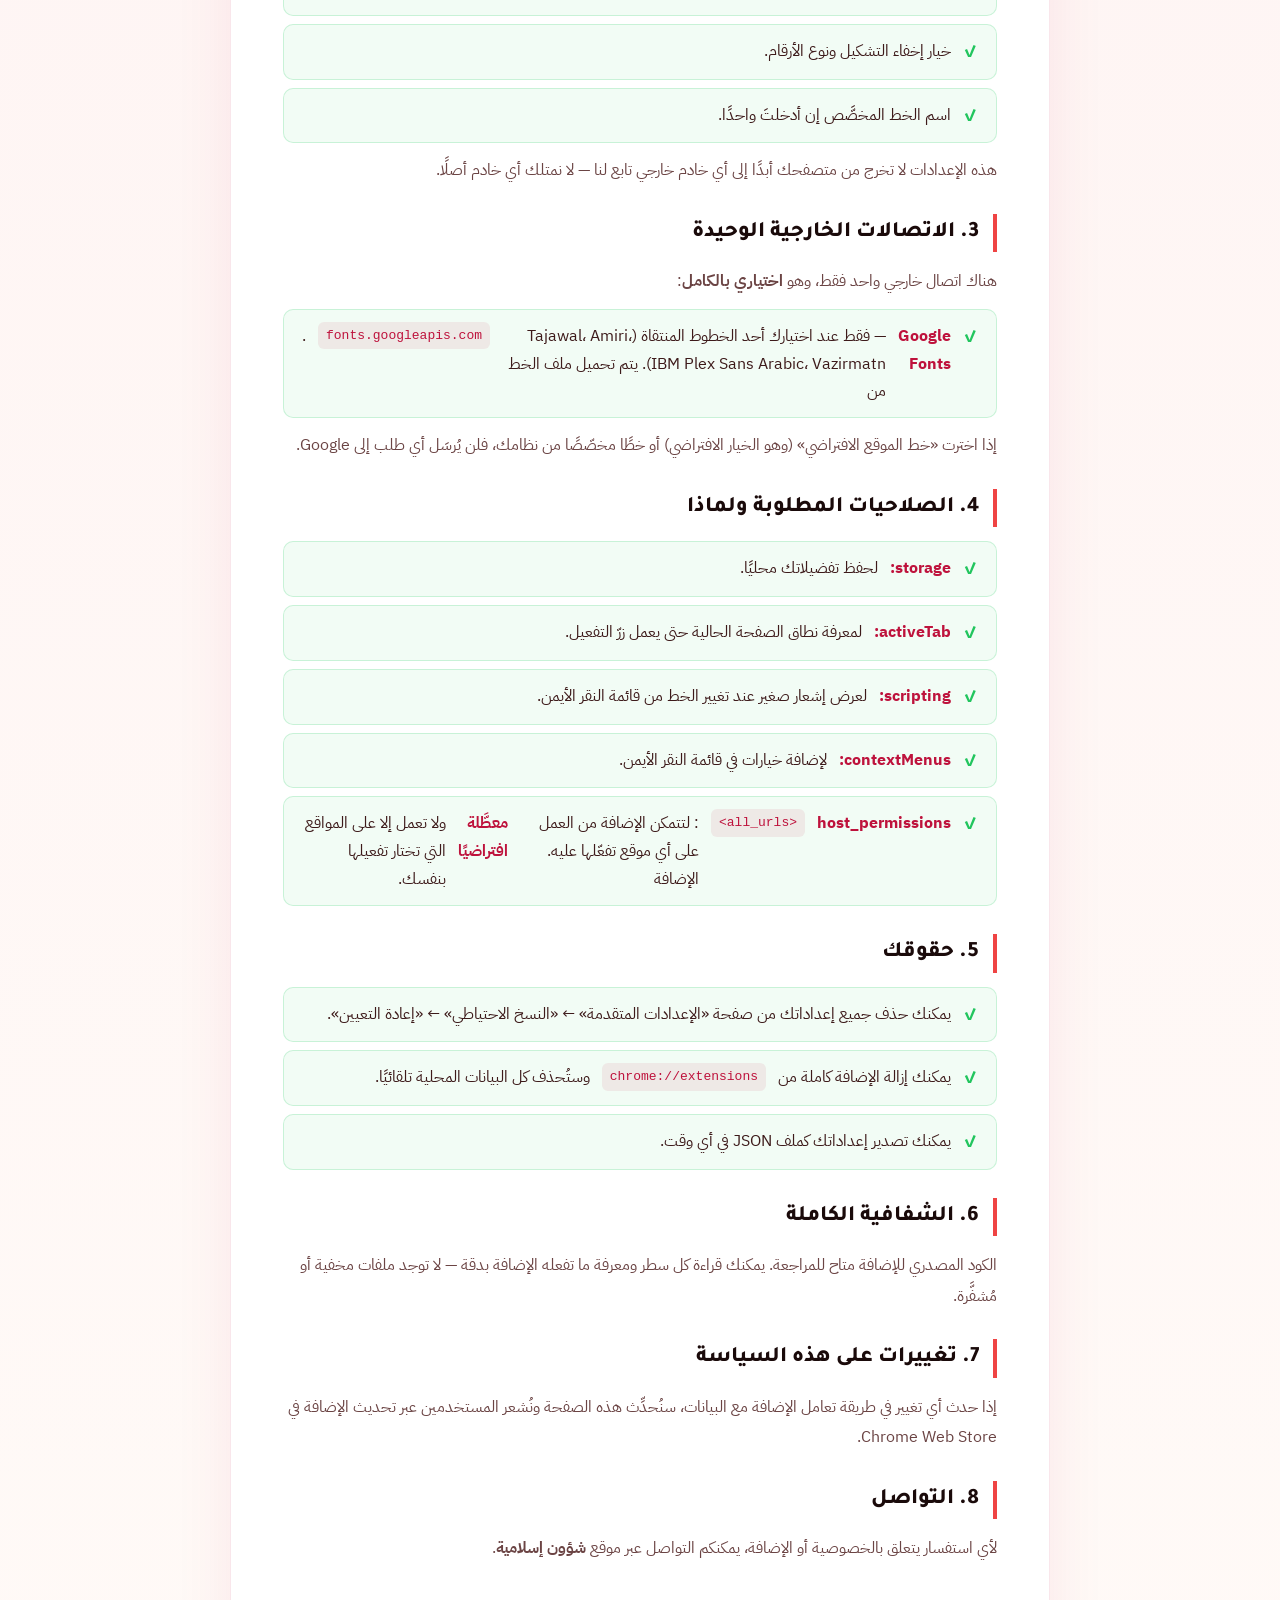
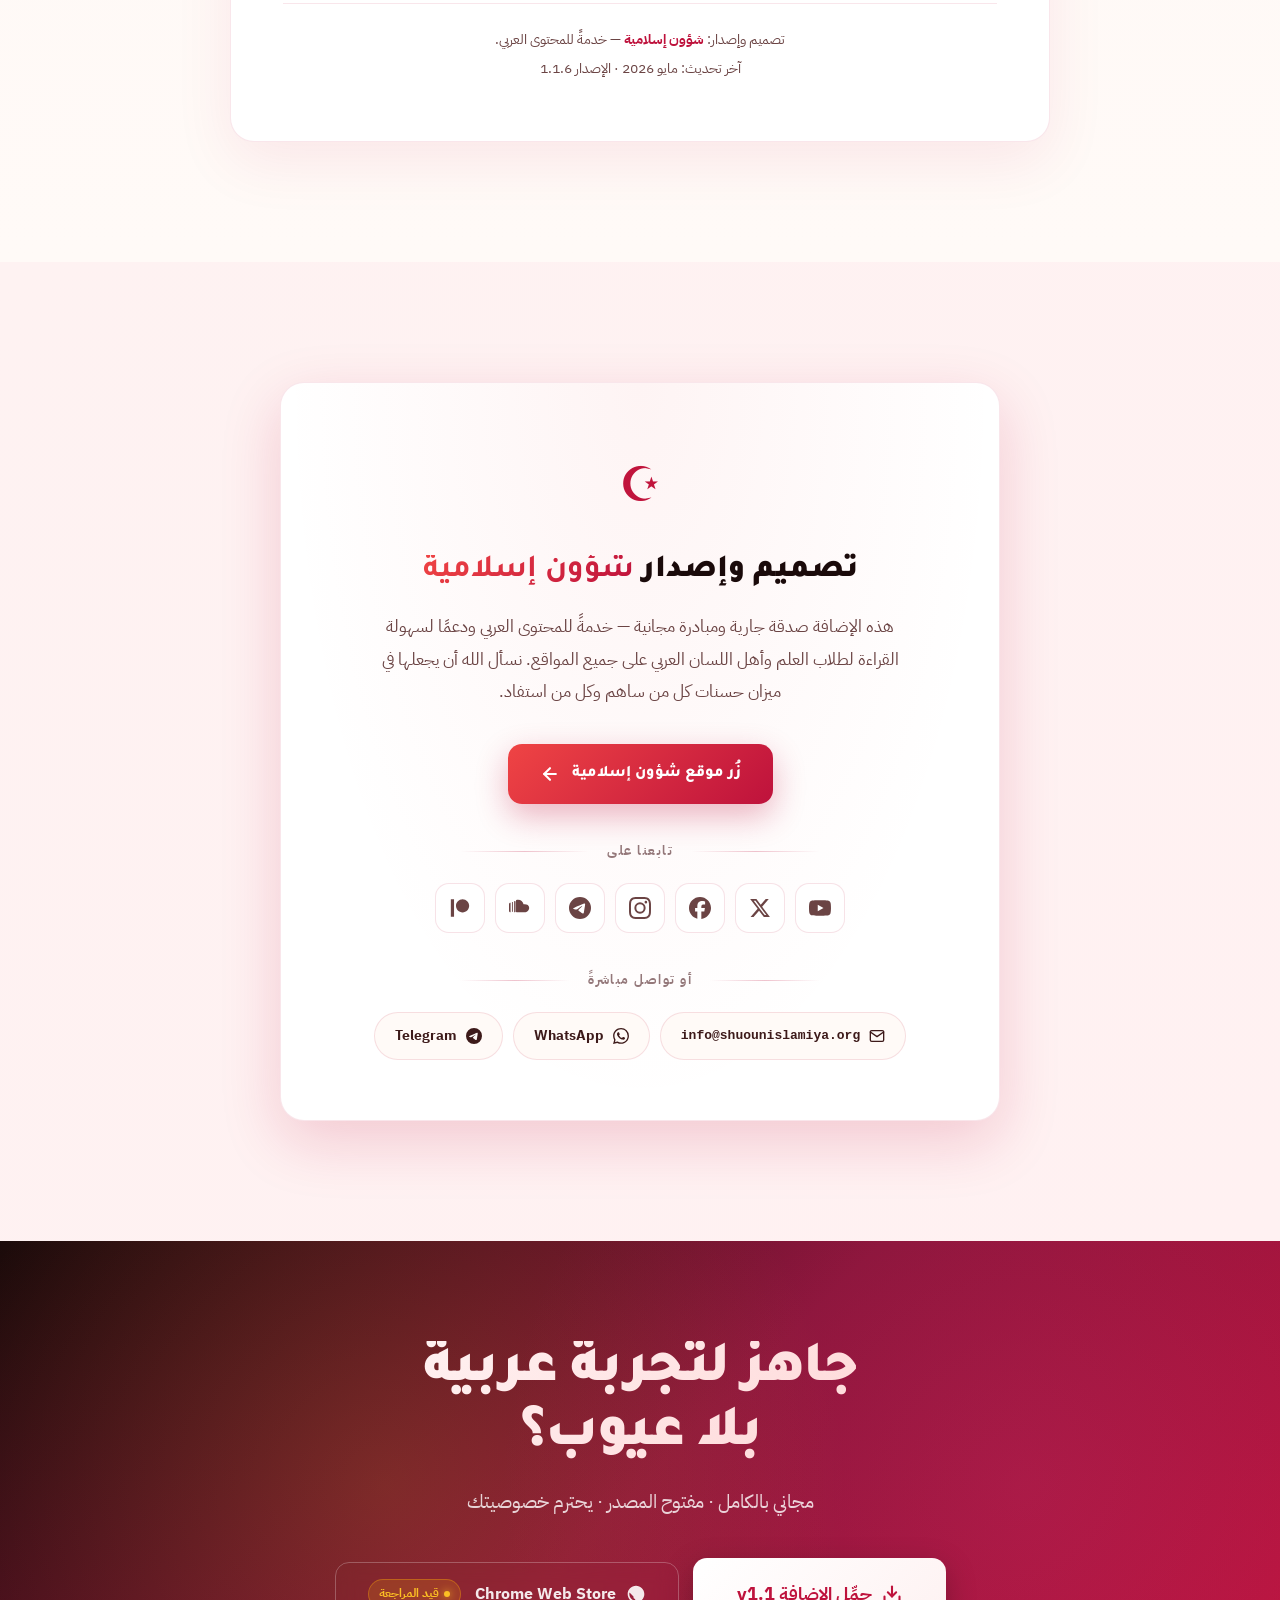
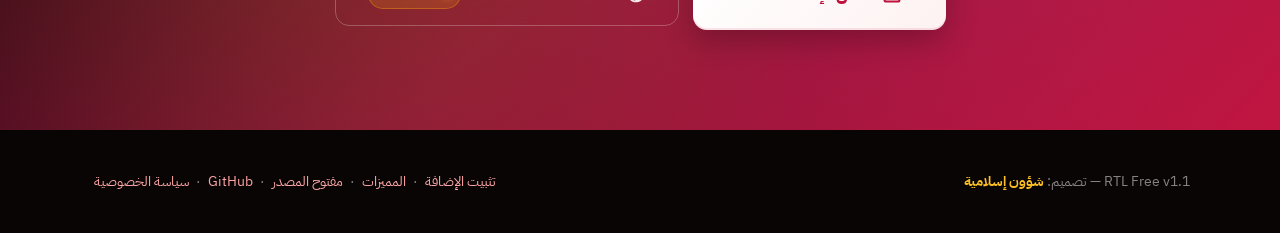
==== commit c4e5ba70: "v1.1.6 — Dynamic shadow patch + popup null fix Security/privacy fix - force-open-shadow.js is no lon" ====
--- a/website/index.html
+++ b/website/index.html
@@ -3,15 +3,117 @@
 <head>
   <meta charset="UTF-8">
   <meta name="viewport" content="width=device-width, initial-scale=1.0">
-  <title>RTL Free — إصلاح الاتجاه العربي الاحترافي</title>
-  <meta name="description" content="إضافة مجانية واحترافية لإصلاح اتجاه النصوص العربية تلقائيًا على جميع المواقع، مع خطوط عربية منتقاة وكاشف ذكي لخطوط النظام. تصميم: شؤون إسلامية.">
-  <meta name="keywords" content="RTL, إضافة عربية, اتجاه النص, خطوط عربية, كروم, كلود, شات جي بي تي">
+
+  <!-- ============ الأساسيات ============ -->
+  <title>RTL Free — إضافة عربية مجانية لإصلاح اتجاه النصوص في ChatGPT و Gemini و Claude و AI Studio</title>
+  <meta name="description" content="إضافة متصفح عربية مجانية تُصلح اتجاه النصوص العربية (RTL) تلقائيًا على مواقع الذكاء الاصطناعي — ChatGPT و Gemini و Claude و AI Studio والمنتديات — بضغطة واحدة. مع خطوط عربية منتقاة وكاشف ذكي لخطوط النظام. مفتوحة المصدر، بدون تتبع، بدون إعلانات.">
+  <meta name="keywords" content="إضافة RTL, اتجاه النص العربي, إضافة عربية كروم, RTL extension, Arabic chrome extension, ChatGPT عربي, Gemini عربي, Claude عربي, AI Studio عربي, إصلاح اتجاه الكتابة, خطوط عربية, Tajawal, IBM Plex Sans Arabic, Amiri, Vazirmatn, إضافة شات جي بي تي, إضافة جيميناي, إضافة كلود, right to left browser extension, shuounislamiya, شؤون إسلامية, مفتوح المصدر">
+  <meta name="author" content="شؤون إسلامية (Shuoon Islamiya)">
   <meta name="theme-color" content="#be123c">
-  <meta property="og:title" content="RTL Free — إصلاح الاتجاه العربي الاحترافي">
-  <meta property="og:description" content="إضافة مجانية تُصلح اتجاه النصوص العربية تلقائيًا على جميع المواقع، بضغطة واحدة.">
+  <meta name="robots" content="index, follow, max-image-preview:large, max-snippet:-1">
+  <meta name="googlebot" content="index, follow">
+  <link rel="canonical" href="https://rtlfree.shuounislamiya.org/">
+
+  <!-- ============ Open Graph (Facebook, LinkedIn, WhatsApp, Telegram) ============ -->
   <meta property="og:type" content="website">
-  <meta property="og:url" content="https://rtlfree.shuounislamiya.org">
-  <link rel="icon" type="image/png" href="icon.png">
+  <meta property="og:locale" content="ar_AR">
+  <meta property="og:locale:alternate" content="en_US">
+  <meta property="og:site_name" content="RTL Free">
+  <meta property="og:title" content="RTL Free — إضافة عربية مجانية لإصلاح اتجاه النصوص على ChatGPT و Gemini و Claude">
+  <meta property="og:description" content="إضافة مفتوحة المصدر تُصلح اتجاه النصوص العربية على مواقع الذكاء الاصطناعي — ChatGPT، Gemini، Claude، AI Studio — بنقرة واحدة. مع خطوط عربية منتقاة.">
+  <meta property="og:url" content="https://rtlfree.shuounislamiya.org/">
+  <meta property="og:image" content="https://raw.githubusercontent.com/shuounislamiya/rtl-free/main/store-assets/promo-marquee.png">
+  <meta property="og:image:width" content="1400">
+  <meta property="og:image:height" content="560">
+  <meta property="og:image:alt" content="RTL Free — إصلاح الاتجاه العربي الاحترافي">
+
+  <!-- ============ Twitter / X ============ -->
+  <meta name="twitter:card" content="summary_large_image">
+  <meta name="twitter:title" content="RTL Free — إضافة عربية مجانية لإصلاح اتجاه النصوص على ChatGPT و Gemini و Claude">
+  <meta name="twitter:description" content="إضافة مفتوحة المصدر تُصلح اتجاه النصوص العربية على مواقع الذكاء الاصطناعي بنقرة واحدة.">
+  <meta name="twitter:image" content="https://raw.githubusercontent.com/shuounislamiya/rtl-free/main/store-assets/promo-marquee.png">
+  <meta name="twitter:image:alt" content="RTL Free — إصلاح الاتجاه العربي">
+
+  <!-- ============ Favicon ============ -->
+  <link rel="icon" type="image/svg+xml" href="data:image/svg+xml,%3Csvg xmlns='http://www.w3.org/2000/svg' viewBox='0 0 48 48'%3E%3Cdefs%3E%3ClinearGradient id='g' x1='0%25' y1='0%25' x2='100%25' y2='100%25'%3E%3Cstop offset='0%25' stop-color='%23ef4444'/%3E%3Cstop offset='100%25' stop-color='%23be123c'/%3E%3C/linearGradient%3E%3C/defs%3E%3Crect width='48' height='48' rx='12' fill='url(%23g)'/%3E%3Ctext x='24' y='34' text-anchor='middle' fill='white' font-size='28' font-weight='800' font-family='Arial'%3ER%3C/text%3E%3C/svg%3E">
+  <link rel="apple-touch-icon" href="https://raw.githubusercontent.com/shuounislamiya/rtl-free/main/extension/icons/icon128.png">
+
+  <!-- ============ Schema.org JSON-LD (الأهم لظهور متقدم في جوجل) ============ -->
+  <script type="application/ld+json">
+  {
+    "@context": "https://schema.org",
+    "@graph": [
+      {
+        "@type": "SoftwareApplication",
+        "@id": "https://rtlfree.shuounislamiya.org/#software",
+        "name": "RTL Free",
+        "alternateName": ["إضافة RTL", "إضافة الاتجاه العربي"],
+        "description": "إضافة متصفح عربية مجانية ومفتوحة المصدر تُصلح اتجاه النصوص العربية على مواقع الذكاء الاصطناعي (ChatGPT, Gemini, Claude, AI Studio) والمنتديات تلقائيًا، مع خطوط عربية منتقاة وتحكّم كامل بالمظهر.",
+        "applicationCategory": "BrowserApplication",
+        "applicationSubCategory": "Productivity",
+        "operatingSystem": "Chrome, Edge, Brave, Opera, Chromium",
+        "softwareVersion": "1.1.6",
+        "url": "https://rtlfree.shuounislamiya.org/",
+        "downloadUrl": "https://github.com/shuounislamiya/rtl-free/raw/main/website/download/rtl-free-v1.1.6.zip",
+        "installUrl": "https://chromewebstore.google.com/detail/jfkjlncpkhahfdapjgfgcbkbfbcmlaam",
+        "screenshot": "https://raw.githubusercontent.com/shuounislamiya/rtl-free/main/store-assets/promo-marquee.png",
+        "license": "https://opensource.org/licenses/MIT",
+        "isAccessibleForFree": true,
+        "inLanguage": ["ar", "en"],
+        "offers": {
+          "@type": "Offer",
+          "price": "0",
+          "priceCurrency": "USD",
+          "availability": "https://schema.org/InStock"
+        },
+        "author": {
+          "@type": "Organization",
+          "@id": "https://shuounislamiya.org/#org",
+          "name": "شؤون إسلامية",
+          "alternateName": "Shuoon Islamiya",
+          "url": "https://shuounislamiya.org/"
+        },
+        "publisher": { "@id": "https://shuounislamiya.org/#org" },
+        "featureList": [
+          "إصلاح اتجاه النصوص العربية تلقائيًا",
+          "خطوط عربية منتقاة: Tajawal, Amiri, IBM Plex Sans Arabic, Vazirmatn",
+          "كاشف ذكي لخطوط النظام",
+          "تحكّم بالحجم والتباعد والسُمك",
+          "اختصارات كيبورد قابلة للتخصيص",
+          "دعم Shadow DOM و Custom Elements",
+          "يعمل على ChatGPT, Gemini, Claude, AI Studio, NotebookLM"
+        ]
+      },
+      {
+        "@type": "WebSite",
+        "@id": "https://rtlfree.shuounislamiya.org/#website",
+        "url": "https://rtlfree.shuounislamiya.org/",
+        "name": "RTL Free",
+        "description": "إضافة عربية لإصلاح اتجاه النصوص",
+        "inLanguage": "ar",
+        "publisher": { "@id": "https://shuounislamiya.org/#org" }
+      },
+      {
+        "@type": "Organization",
+        "@id": "https://shuounislamiya.org/#org",
+        "name": "شؤون إسلامية",
+        "alternateName": "Shuoon Islamiya",
+        "url": "https://shuounislamiya.org/",
+        "logo": "https://raw.githubusercontent.com/shuounislamiya/rtl-free/main/extension/icons/icon128.png",
+        "sameAs": [
+          "https://github.com/shuounislamiya/rtl-free",
+          "https://www.youtube.com/c/Shuounislamiya",
+          "https://twitter.com/Shuounislamiya",
+          "https://www.facebook.com/Shuounislamiya/",
+          "https://www.instagram.com/shuounislamiya/",
+          "https://t.me/ArabAffairsTV"
+        ]
+      }
+    ]
+  }
+  </script>
+
+  <!-- ============ الخطوط ============ -->
   <link rel="preconnect" href="https://fonts.googleapis.com">
   <link rel="preconnect" href="https://fonts.gstatic.com" crossorigin>
   <link href="https://fonts.googleapis.com/css2?family=IBM+Plex+Sans+Arabic:wght@300;400;500;600;700&family=Tajawal:wght@400;500;700;800;900&display=swap" rel="stylesheet">
@@ -1967,7 +2069,7 @@
           مع خطوط عربية منتقاة، وكاشف ذكي لخطوط نظامك، وتحكّم دقيق في كل التفاصيل.
         </p>
         <div class="hero-ctas">
-          <a href="https://github.com/shuounislamiya/rtl-free/raw/main/website/download/rtl-free-v1.1.zip" class="btn btn-primary" download>
+          <a href="https://github.com/shuounislamiya/rtl-free/raw/main/website/download/rtl-free-v1.1.6.zip" class="btn btn-primary" download>
             <svg viewBox="0 0 24 24" fill="none" stroke="currentColor" stroke-width="2.5" stroke-linecap="round" stroke-linejoin="round">
               <path d="M21 15v4a2 2 0 0 1-2 2H5a2 2 0 0 1-2-2v-4"/>
               <polyline points="7 10 12 15 17 10"/>
@@ -2192,7 +2294,7 @@
 
       <!-- زر التحميل البارز -->
       <div class="install-download-block reveal">
-        <a href="https://github.com/shuounislamiya/rtl-free/raw/main/website/download/rtl-free-v1.1.zip" class="btn-download-big" download>
+        <a href="https://github.com/shuounislamiya/rtl-free/raw/main/website/download/rtl-free-v1.1.6.zip" class="btn-download-big" download>
           <svg viewBox="0 0 24 24" fill="none" stroke="currentColor" stroke-width="2.5" stroke-linecap="round" stroke-linejoin="round">
             <path d="M21 15v4a2 2 0 0 1-2 2H5a2 2 0 0 1-2-2v-4"/>
             <polyline points="7 10 12 15 17 10"/>
@@ -2212,7 +2314,7 @@
         <div class="install-card reveal">
           <div class="install-card-num">1</div>
           <h4>فُكَّ ضغط الملف</h4>
-          <p>انقر بالزر الأيمن على <code>rtl-free-v1.1.zip</code> ← <strong>"استخراج الكل"</strong>. سينتج مجلد <code>rtl-free-v1.1</code>. احفظه في مكان دائم.</p>
+          <p>انقر بالزر الأيمن على <code>rtl-free-v1.1.6.zip</code> ← <strong>"استخراج الكل"</strong>. سينتج مجلد <code>rtl-free-v1.1.6</code>. احفظه في مكان دائم.</p>
         </div>
 
         <div class="install-card reveal reveal-delay-1">
@@ -2236,7 +2338,7 @@
         <div class="install-card reveal">
           <div class="install-card-num">4</div>
           <h4>"تحميل غير مُحزّم"</h4>
-          <p>اضغط <strong>"تحميل غير مُحزَّم"</strong> (Load unpacked) ← اختر مجلد <code>rtl-free-v1.1</code> (يحوي <code>manifest.json</code> مباشرةً).</p>
+          <p>اضغط <strong>"تحميل غير مُحزَّم"</strong> (Load unpacked) ← اختر مجلد <code>rtl-free-v1.1.6</code> (يحوي <code>manifest.json</code> مباشرةً).</p>
         </div>
 
         <div class="install-card reveal reveal-delay-1">
@@ -2259,7 +2361,7 @@
           <line x1="12" y1="8" x2="12" y2="12"/>
           <line x1="12" y1="16" x2="12.01" y2="16"/>
         </svg>
-        <span>احتفظ بمجلد <code>rtl-free-v1.1</code> في مكان دائم — الإضافة تحمّل ملفاتها من هذا المسار. إذا حذفته ستتعطّل الإضافة.</span>
+        <span>احتفظ بمجلد <code>rtl-free-v1.1.6</code> في مكان دائم — الإضافة تحمّل ملفاتها من هذا المسار. إذا حذفته ستتعطّل الإضافة.</span>
       </div>
 
     </div>
@@ -2474,7 +2576,7 @@
             </svg>
           </div>
           <h2>سياسة الخصوصية الكاملة</h2>
-          <p class="pp-meta">إضافة RTL Free — الإصدار 1.1</p>
+          <p class="pp-meta">إضافة RTL Free — الإصدار 1.1.6</p>
         </div>
 
         <div class="pp-highlight">
@@ -2535,7 +2637,7 @@
 
         <div class="pp-footer">
           <p>تصميم وإصدار: <strong>شؤون إسلامية</strong> — خدمةً للمحتوى العربي.</p>
-          <p>آخر تحديث: أبريل 2026 · الإصدار 1.1</p>
+          <p>آخر تحديث: مايو 2026 · الإصدار 1.1.6</p>
         </div>
       </div>
     </div>
@@ -2640,7 +2742,7 @@
       <h2>جاهز لتجربة عربية <br>بلا عيوب؟</h2>
       <p>مجاني بالكامل · مفتوح المصدر · يحترم خصوصيتك</p>
       <div class="hero-ctas" style="justify-content: center;">
-        <a href="https://github.com/shuounislamiya/rtl-free/raw/main/website/download/rtl-free-v1.1.zip" class="btn btn-primary" download>
+        <a href="https://github.com/shuounislamiya/rtl-free/raw/main/website/download/rtl-free-v1.1.6.zip" class="btn btn-primary" download>
           <svg viewBox="0 0 24 24" fill="none" stroke="currentColor" stroke-width="2.5" stroke-linecap="round" stroke-linejoin="round">
             <path d="M21 15v4a2 2 0 0 1-2 2H5a2 2 0 0 1-2-2v-4"/>
             <polyline points="7 10 12 15 17 10"/>
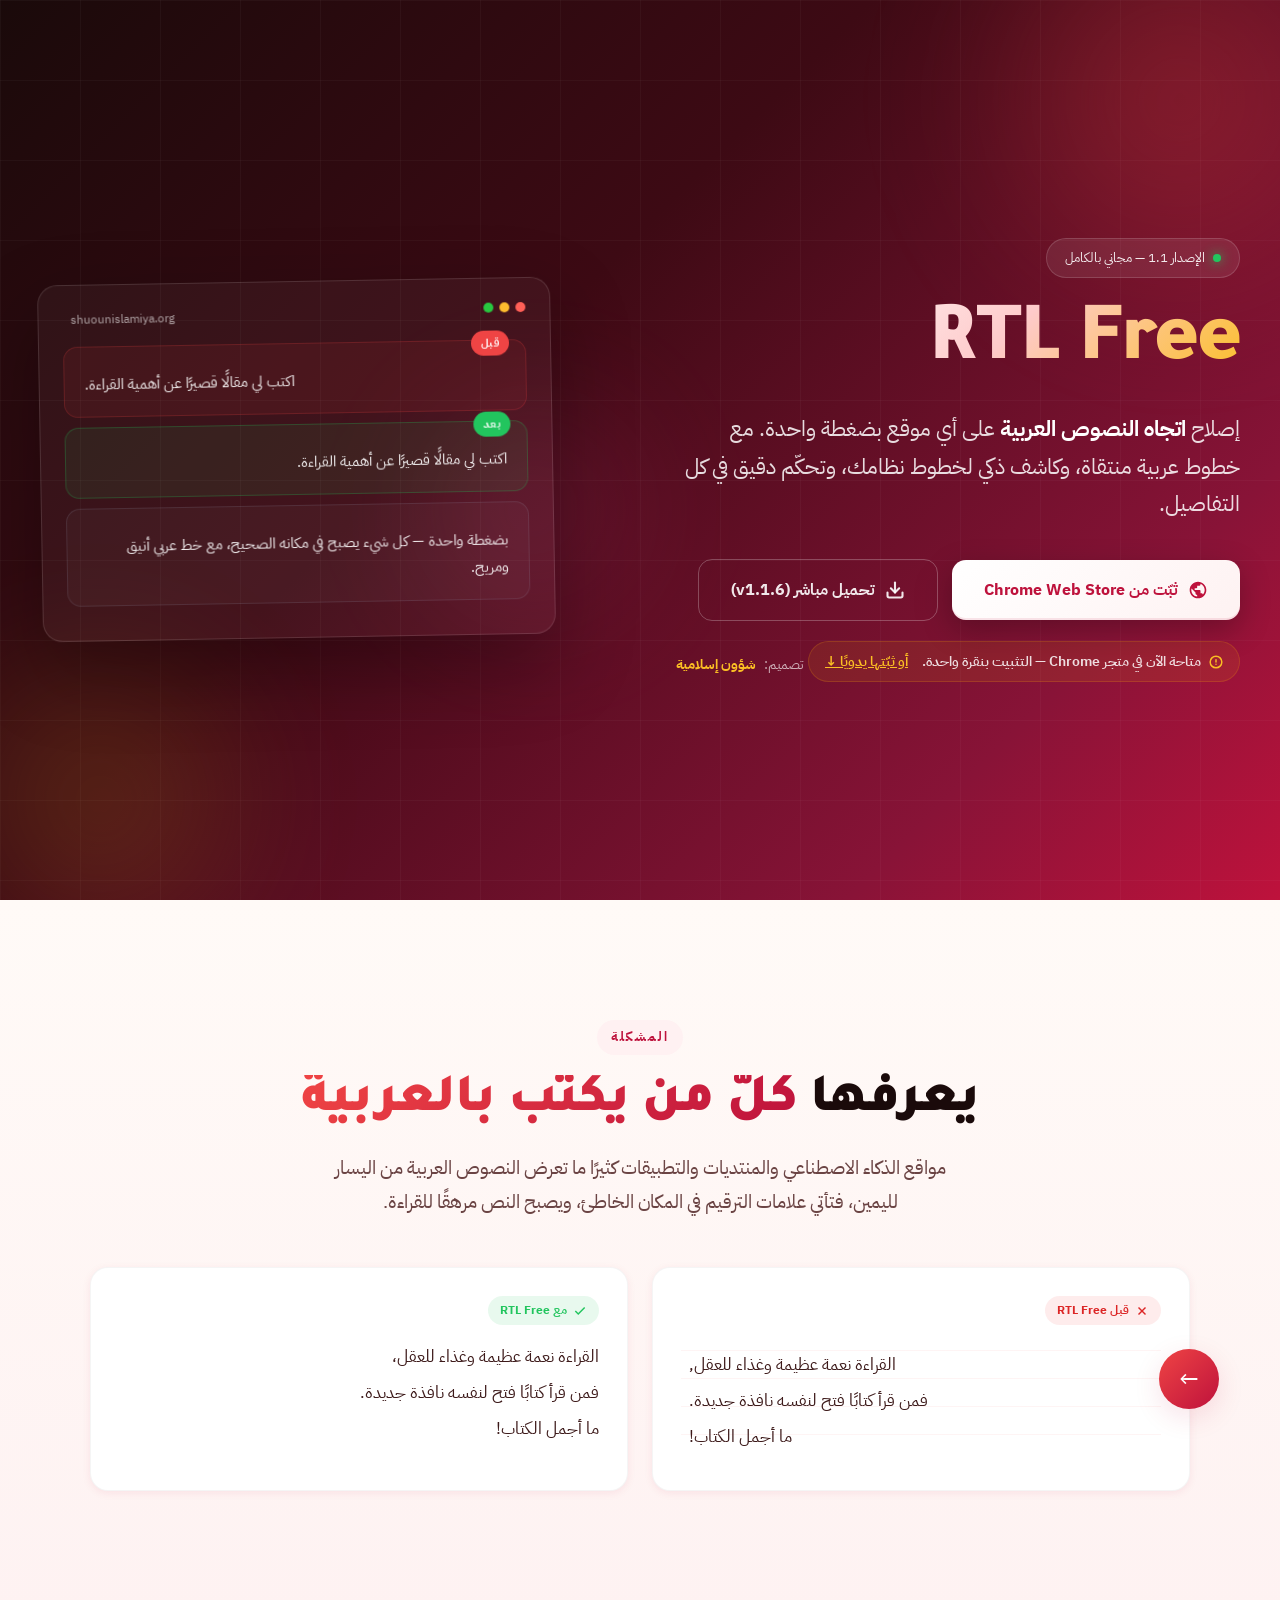
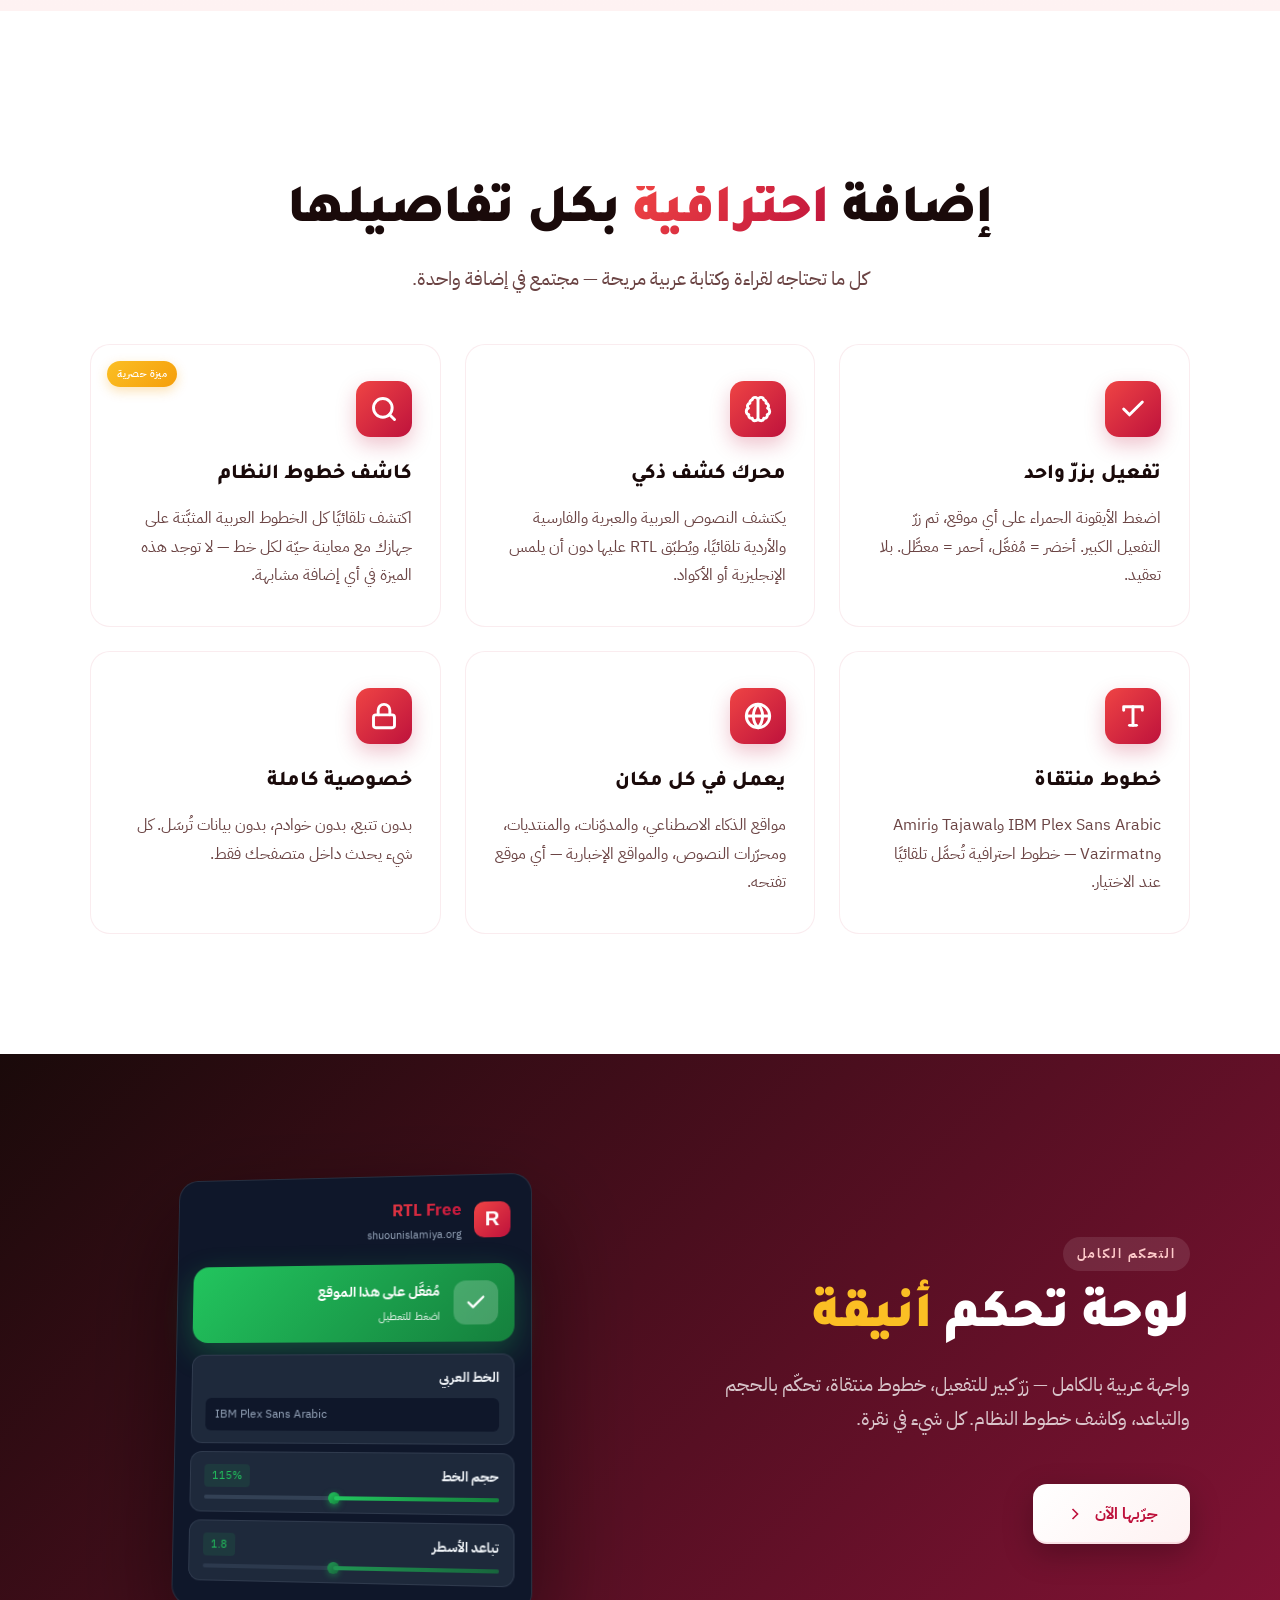
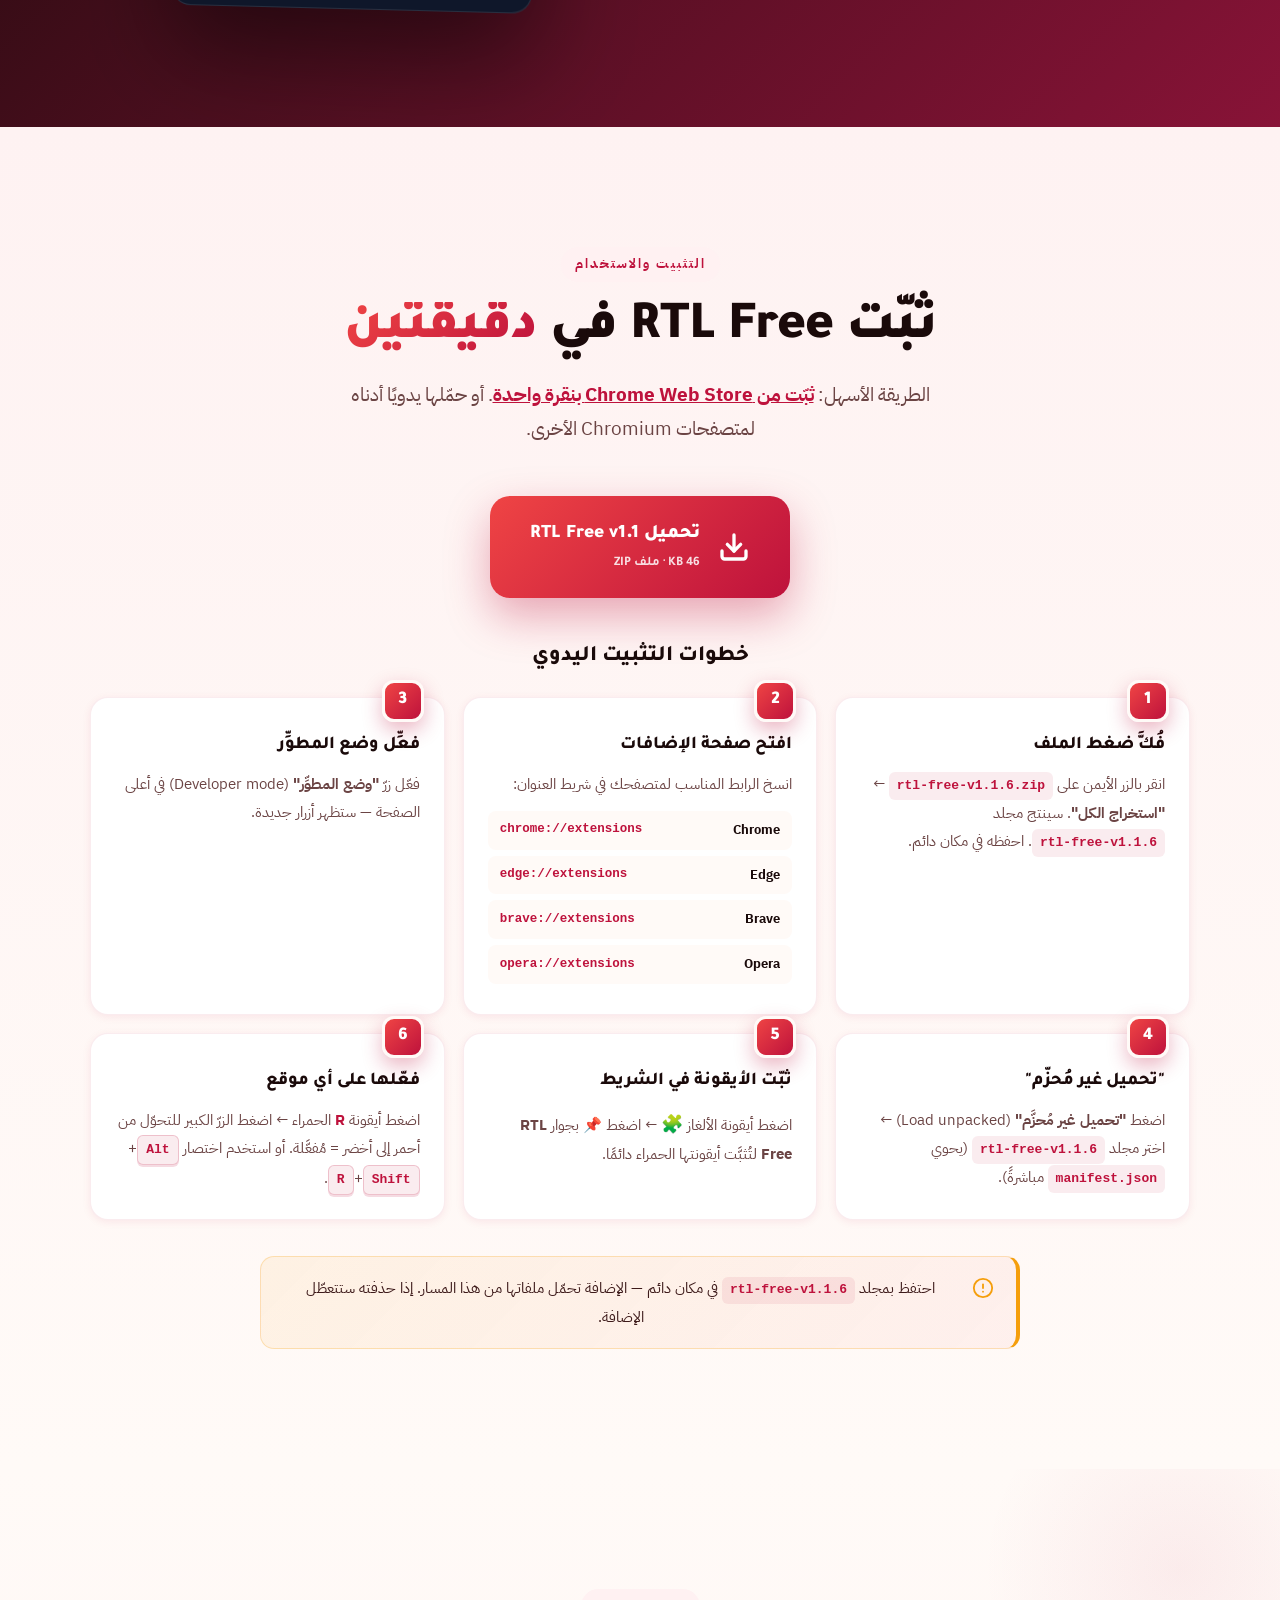
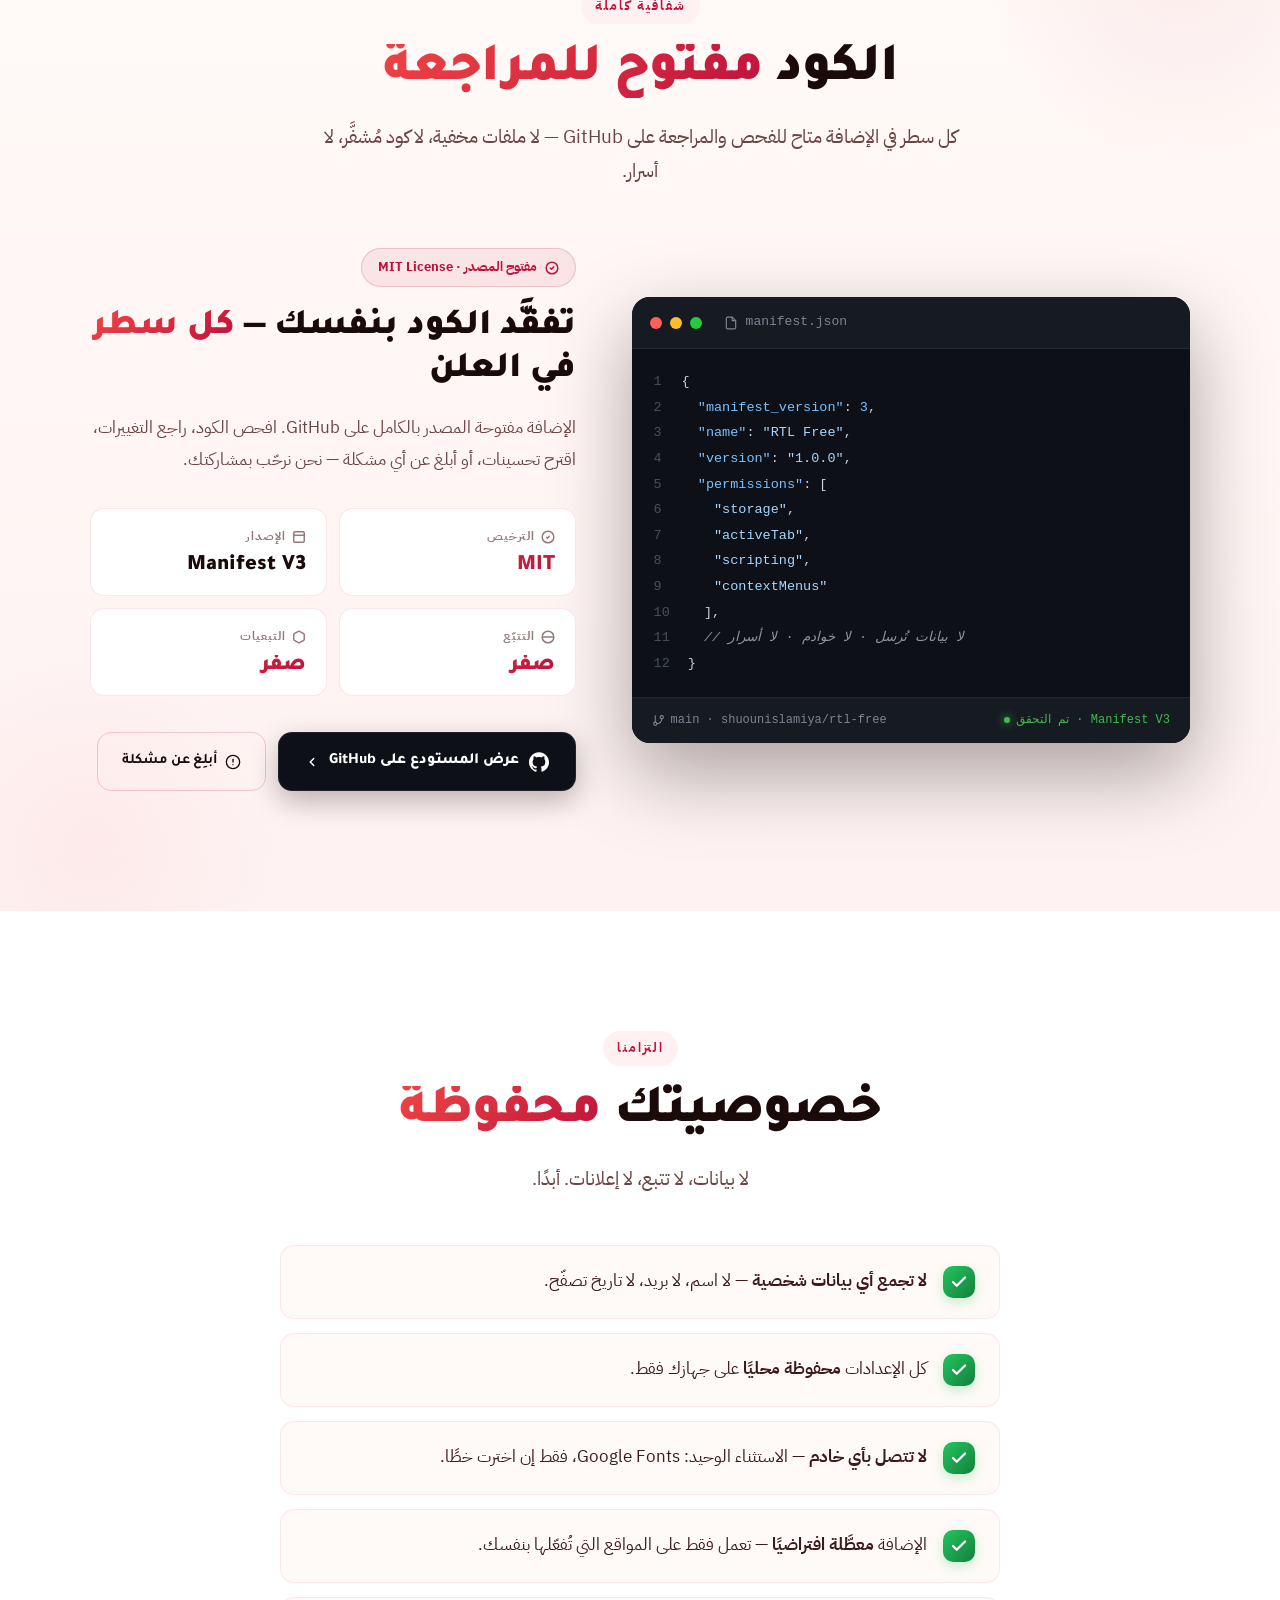
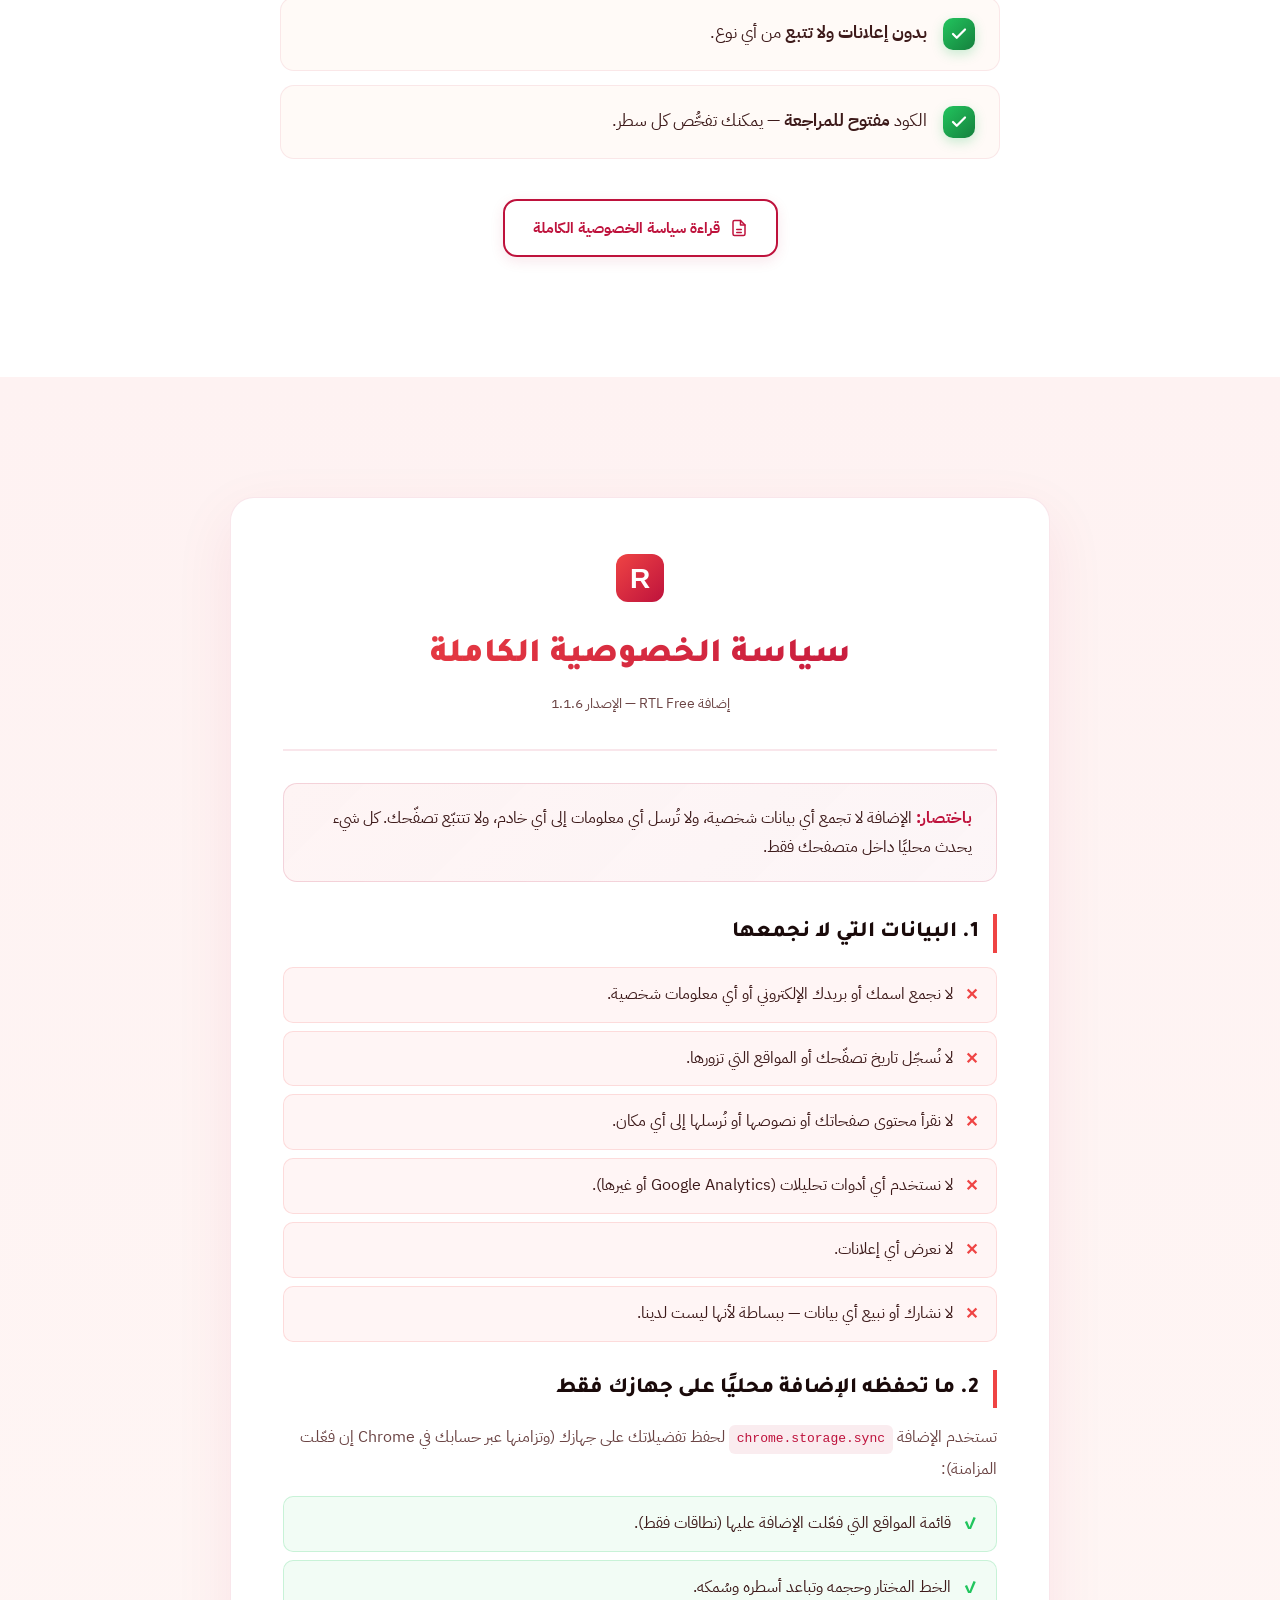
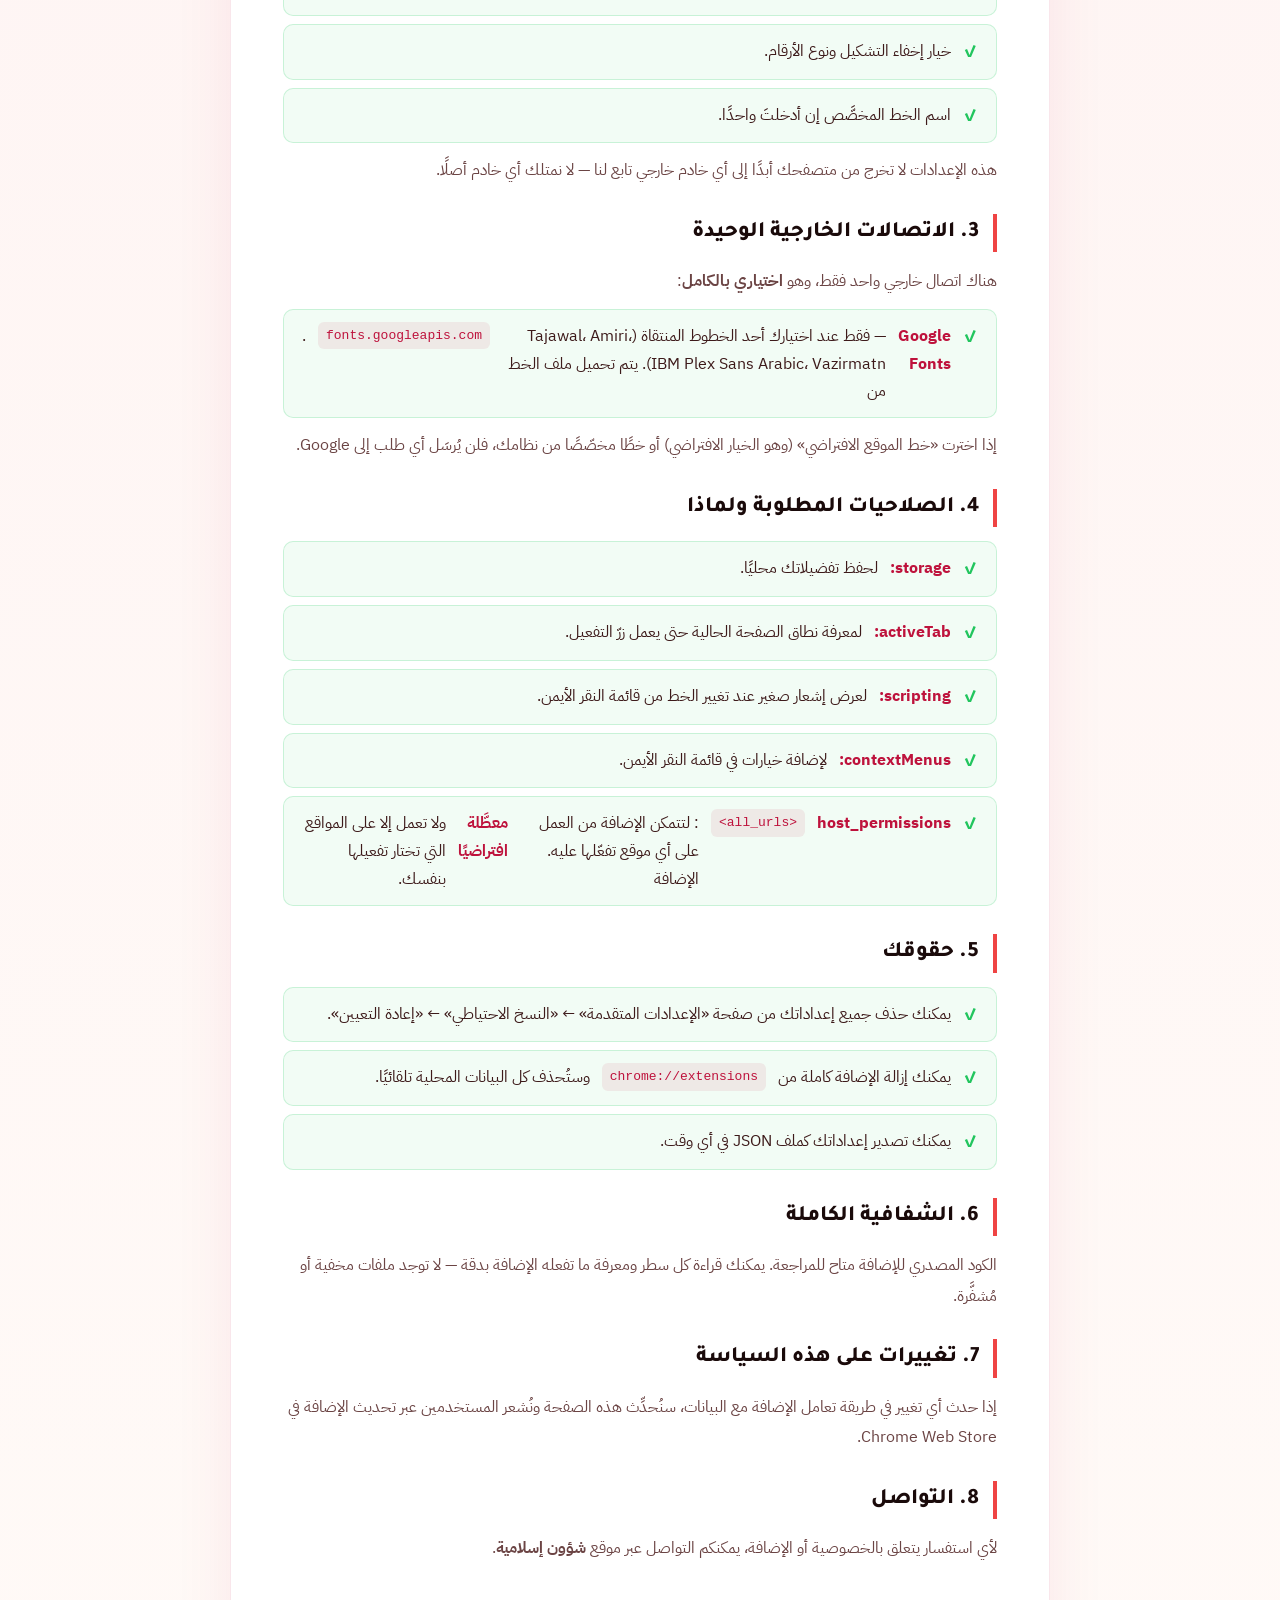
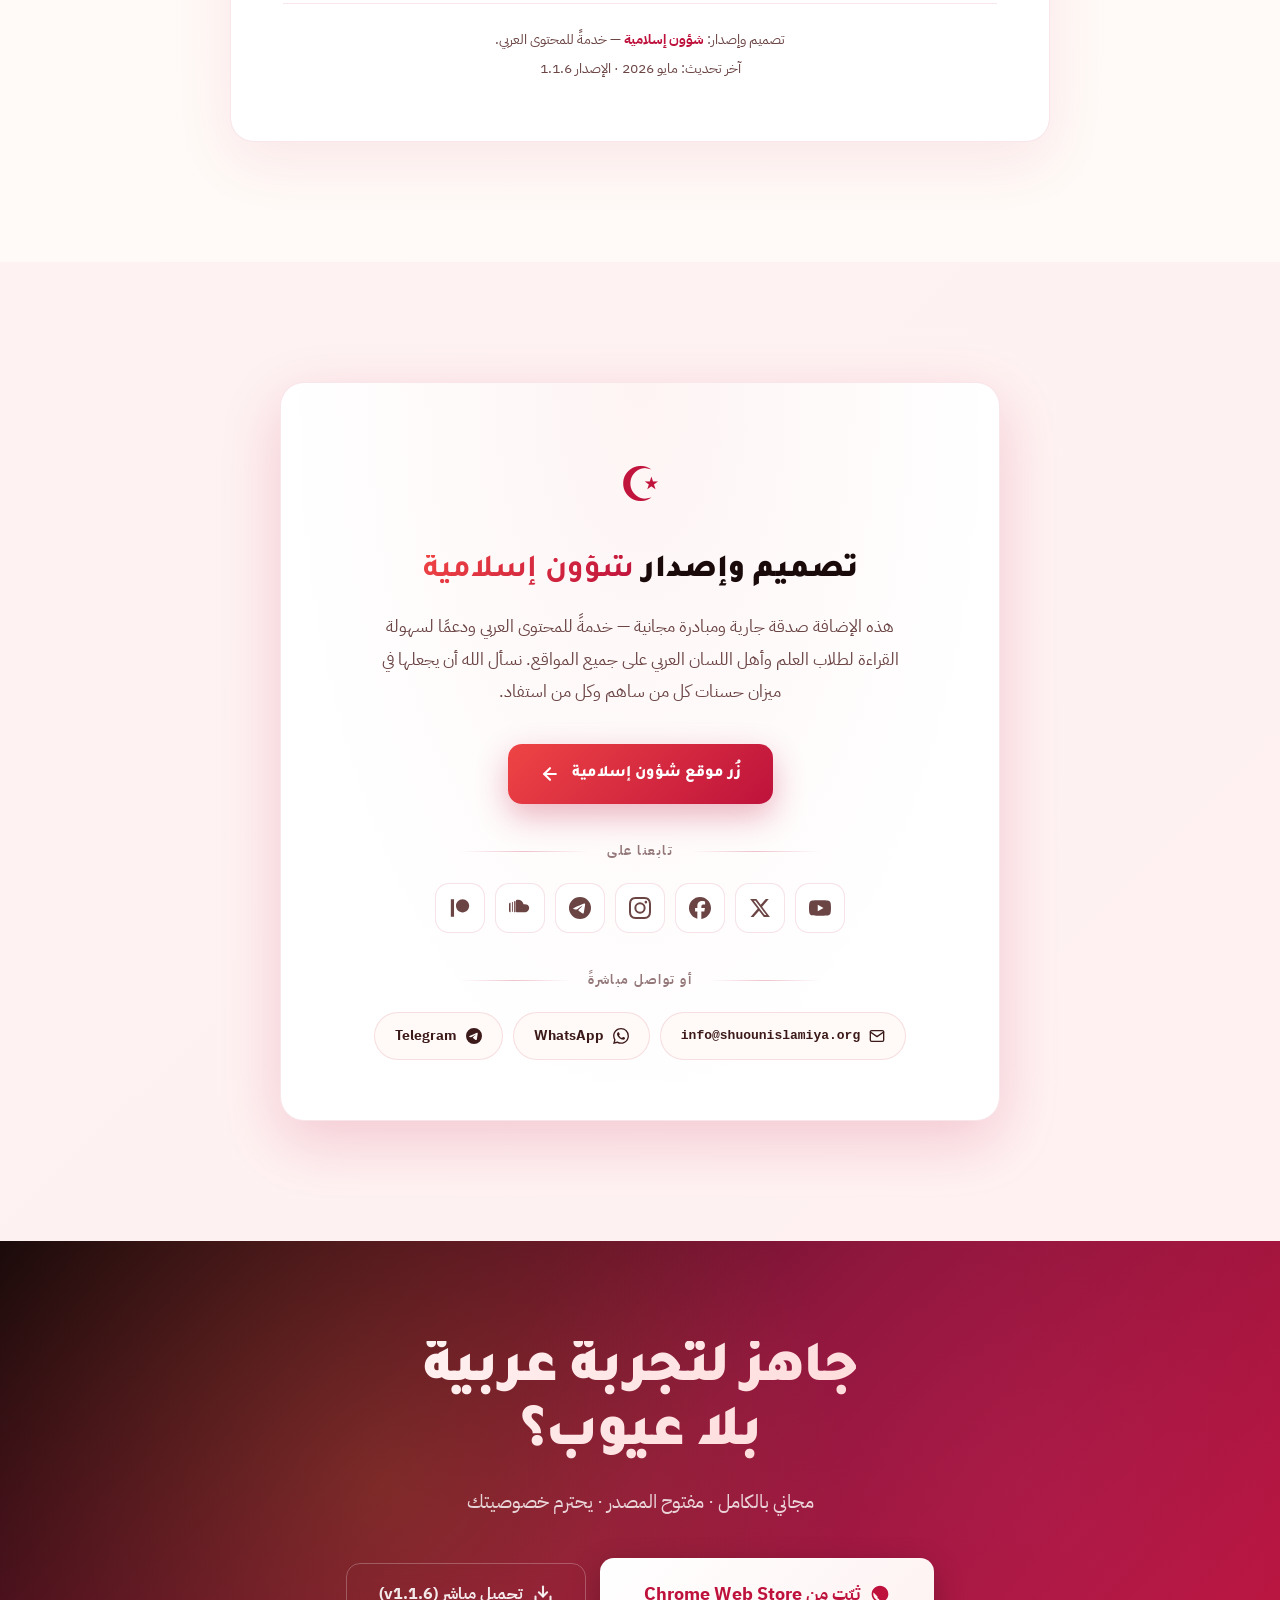
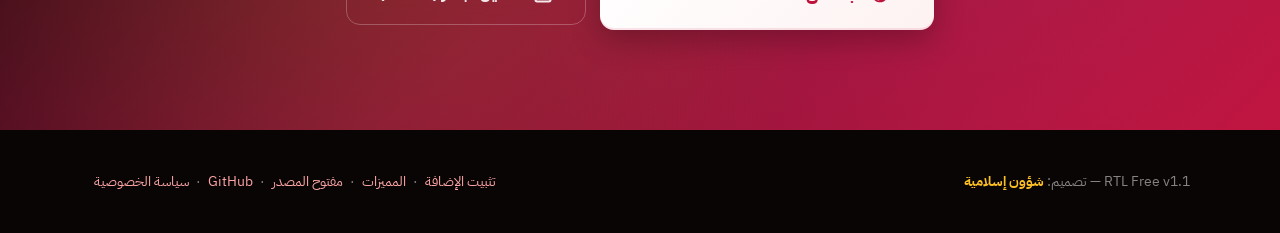
==== commit 0e560cab: "Website: Chrome Web Store is now the primary install path The extension was approved on the Chrome W" ====
--- a/website/index.html
+++ b/website/index.html
@@ -374,43 +374,6 @@
 
     .btn svg { width: 20px; height: 20px; }
 
-    /* شارة "قيد المراجعة" على الأزرار */
-    .btn-pending {
-      position: relative;
-    }
-    .review-badge {
-      display: inline-flex;
-      align-items: center;
-      gap: 5px;
-      padding: 4px 10px;
-      background: rgba(245, 158, 11, 0.18);
-      color: #fbbf24;
-      border: 1px solid rgba(245, 158, 11, 0.4);
-      border-radius: 999px;
-      font-size: 11.5px;
-      font-weight: 700;
-      margin-right: 4px;
-      white-space: nowrap;
-    }
-    .review-badge::before {
-      content: '';
-      width: 6px;
-      height: 6px;
-      background: #fbbf24;
-      border-radius: 50%;
-      box-shadow: 0 0 8px #fbbf24;
-      animation: pulse 2s ease-in-out infinite;
-    }
-    .btn-pending.btn-primary .review-badge {
-      background: rgba(190, 18, 60, 0.12);
-      color: var(--red-dark);
-      border-color: rgba(190, 18, 60, 0.28);
-    }
-    .btn-pending.btn-primary .review-badge::before {
-      background: var(--red-dark);
-      box-shadow: 0 0 8px rgba(190, 18, 60, 0.6);
-    }
-
     /* ملاحظة أسفل الأزرار */
     .hero-ctas-note {
       display: inline-flex;
@@ -2069,18 +2032,17 @@
           مع خطوط عربية منتقاة، وكاشف ذكي لخطوط نظامك، وتحكّم دقيق في كل التفاصيل.
         </p>
         <div class="hero-ctas">
-          <a href="https://github.com/shuounislamiya/rtl-free/raw/main/website/download/rtl-free-v1.1.6.zip" class="btn btn-primary" download>
+          <a href="https://chromewebstore.google.com/detail/jfkjlncpkhahfdapjgfgcbkbfbcmlaam" class="btn btn-primary" target="_blank" rel="noopener">
+            <svg viewBox="0 0 24 24" fill="currentColor"><path d="M12 2C6.48 2 2 6.48 2 12s4.48 10 10 10 10-4.48 10-10S17.52 2 12 2zm-1 17.93c-3.94-.49-7-3.85-7-7.93 0-.62.08-1.21.21-1.79L9 15v1c0 1.1.9 2 2 2v1.93zm6.9-2.54c-.26-.81-1-1.39-1.9-1.39h-1v-3c0-.55-.45-1-1-1H8v-2h2c.55 0 1-.45 1-1V7h2c1.1 0 2-.9 2-2v-.41c2.93 1.19 5 4.06 5 7.41 0 2.08-.8 3.97-2.1 5.39z"/></svg>
+            ثبّت من Chrome Web Store
+          </a>
+          <a href="https://github.com/shuounislamiya/rtl-free/raw/main/website/download/rtl-free-v1.1.6.zip" class="btn btn-ghost" download>
             <svg viewBox="0 0 24 24" fill="none" stroke="currentColor" stroke-width="2.5" stroke-linecap="round" stroke-linejoin="round">
               <path d="M21 15v4a2 2 0 0 1-2 2H5a2 2 0 0 1-2-2v-4"/>
               <polyline points="7 10 12 15 17 10"/>
               <line x1="12" y1="15" x2="12" y2="3"/>
             </svg>
-            حمِّل الإضافة v1.1 (46 KB)
-          </a>
-          <a href="https://chromewebstore.google.com/detail/jfkjlncpkhahfdapjgfgcbkbfbcmlaam" class="btn btn-ghost btn-pending" target="_blank" rel="noopener">
-            <svg viewBox="0 0 24 24" fill="currentColor"><path d="M12 2C6.48 2 2 6.48 2 12s4.48 10 10 10 10-4.48 10-10S17.52 2 12 2zm-1 17.93c-3.94-.49-7-3.85-7-7.93 0-.62.08-1.21.21-1.79L9 15v1c0 1.1.9 2 2 2v1.93zm6.9-2.54c-.26-.81-1-1.39-1.9-1.39h-1v-3c0-.55-.45-1-1-1H8v-2h2c.55 0 1-.45 1-1V7h2c1.1 0 2-.9 2-2v-.41c2.93 1.19 5 4.06 5 7.41 0 2.08-.8 3.97-2.1 5.39z"/></svg>
-            Chrome Web Store
-            <span class="review-badge">قيد المراجعة</span>
+            تحميل مباشر (v1.1.6)
           </a>
         </div>
         <div class="hero-ctas-note">
@@ -2089,7 +2051,7 @@
             <line x1="12" y1="8" x2="12" y2="12"/>
             <line x1="12" y1="16" x2="12.01" y2="16"/>
           </svg>
-          تحتاج شرح التثبيت؟ <a href="#install" style="color:#fbbf24; text-decoration:underline; margin-right:6px;">اقرأ الدليل ↓</a>
+          متاحة الآن في متجر Chrome — التثبيت بنقرة واحدة. <a href="#install" style="color:#fbbf24; text-decoration:underline; margin-right:6px;">أو ثبّتها يدويًا ↓</a>
         </div>
         <div class="hero-credit">
           تصميم: <strong>شؤون إسلامية</strong>
@@ -2290,7 +2252,7 @@
     <div class="container text-center">
       <span class="eyebrow reveal">التثبيت والاستخدام</span>
       <h2 class="section-title reveal reveal-delay-1">ثبّت RTL Free في <span class="highlight">دقيقتين</span></h2>
-      <p class="section-sub reveal reveal-delay-2">حمّلها وثبّتها يدويًا — Chrome Web Store قيد المراجعة وسيكون التثبيت بنقرة واحدة قريبًا.</p>
+      <p class="section-sub reveal reveal-delay-2">الطريقة الأسهل: <a href="https://chromewebstore.google.com/detail/jfkjlncpkhahfdapjgfgcbkbfbcmlaam" target="_blank" rel="noopener" style="color:var(--red-dark); font-weight:700; text-decoration:underline;">ثبّت من Chrome Web Store بنقرة واحدة</a>. أو حمّلها يدويًا أدناه لمتصفحات Chromium الأخرى.</p>
 
       <!-- زر التحميل البارز -->
       <div class="install-download-block reveal">
@@ -2742,18 +2704,17 @@
       <h2>جاهز لتجربة عربية <br>بلا عيوب؟</h2>
       <p>مجاني بالكامل · مفتوح المصدر · يحترم خصوصيتك</p>
       <div class="hero-ctas" style="justify-content: center;">
-        <a href="https://github.com/shuounislamiya/rtl-free/raw/main/website/download/rtl-free-v1.1.6.zip" class="btn btn-primary" download>
+        <a href="https://chromewebstore.google.com/detail/jfkjlncpkhahfdapjgfgcbkbfbcmlaam" class="btn btn-primary" target="_blank" rel="noopener">
+          <svg viewBox="0 0 24 24" fill="currentColor"><path d="M12 2C6.48 2 2 6.48 2 12s4.48 10 10 10 10-4.48 10-10S17.52 2 12 2zm-1 17.93c-3.94-.49-7-3.85-7-7.93 0-.62.08-1.21.21-1.79L9 15v1c0 1.1.9 2 2 2v1.93z"/></svg>
+          ثبّت من Chrome Web Store
+        </a>
+        <a href="https://github.com/shuounislamiya/rtl-free/raw/main/website/download/rtl-free-v1.1.6.zip" class="btn btn-ghost" download>
           <svg viewBox="0 0 24 24" fill="none" stroke="currentColor" stroke-width="2.5" stroke-linecap="round" stroke-linejoin="round">
             <path d="M21 15v4a2 2 0 0 1-2 2H5a2 2 0 0 1-2-2v-4"/>
             <polyline points="7 10 12 15 17 10"/>
             <line x1="12" y1="15" x2="12" y2="3"/>
           </svg>
-          حمِّل الإضافة v1.1
-        </a>
-        <a href="https://chromewebstore.google.com/detail/jfkjlncpkhahfdapjgfgcbkbfbcmlaam" class="btn btn-ghost btn-pending" target="_blank" rel="noopener">
-          <svg viewBox="0 0 24 24" fill="currentColor"><path d="M12 2C6.48 2 2 6.48 2 12s4.48 10 10 10 10-4.48 10-10S17.52 2 12 2zm-1 17.93c-3.94-.49-7-3.85-7-7.93 0-.62.08-1.21.21-1.79L9 15v1c0 1.1.9 2 2 2v1.93z"/></svg>
-          Chrome Web Store
-          <span class="review-badge">قيد المراجعة</span>
+          تحميل مباشر (v1.1.6)
         </a>
       </div>
     </div>
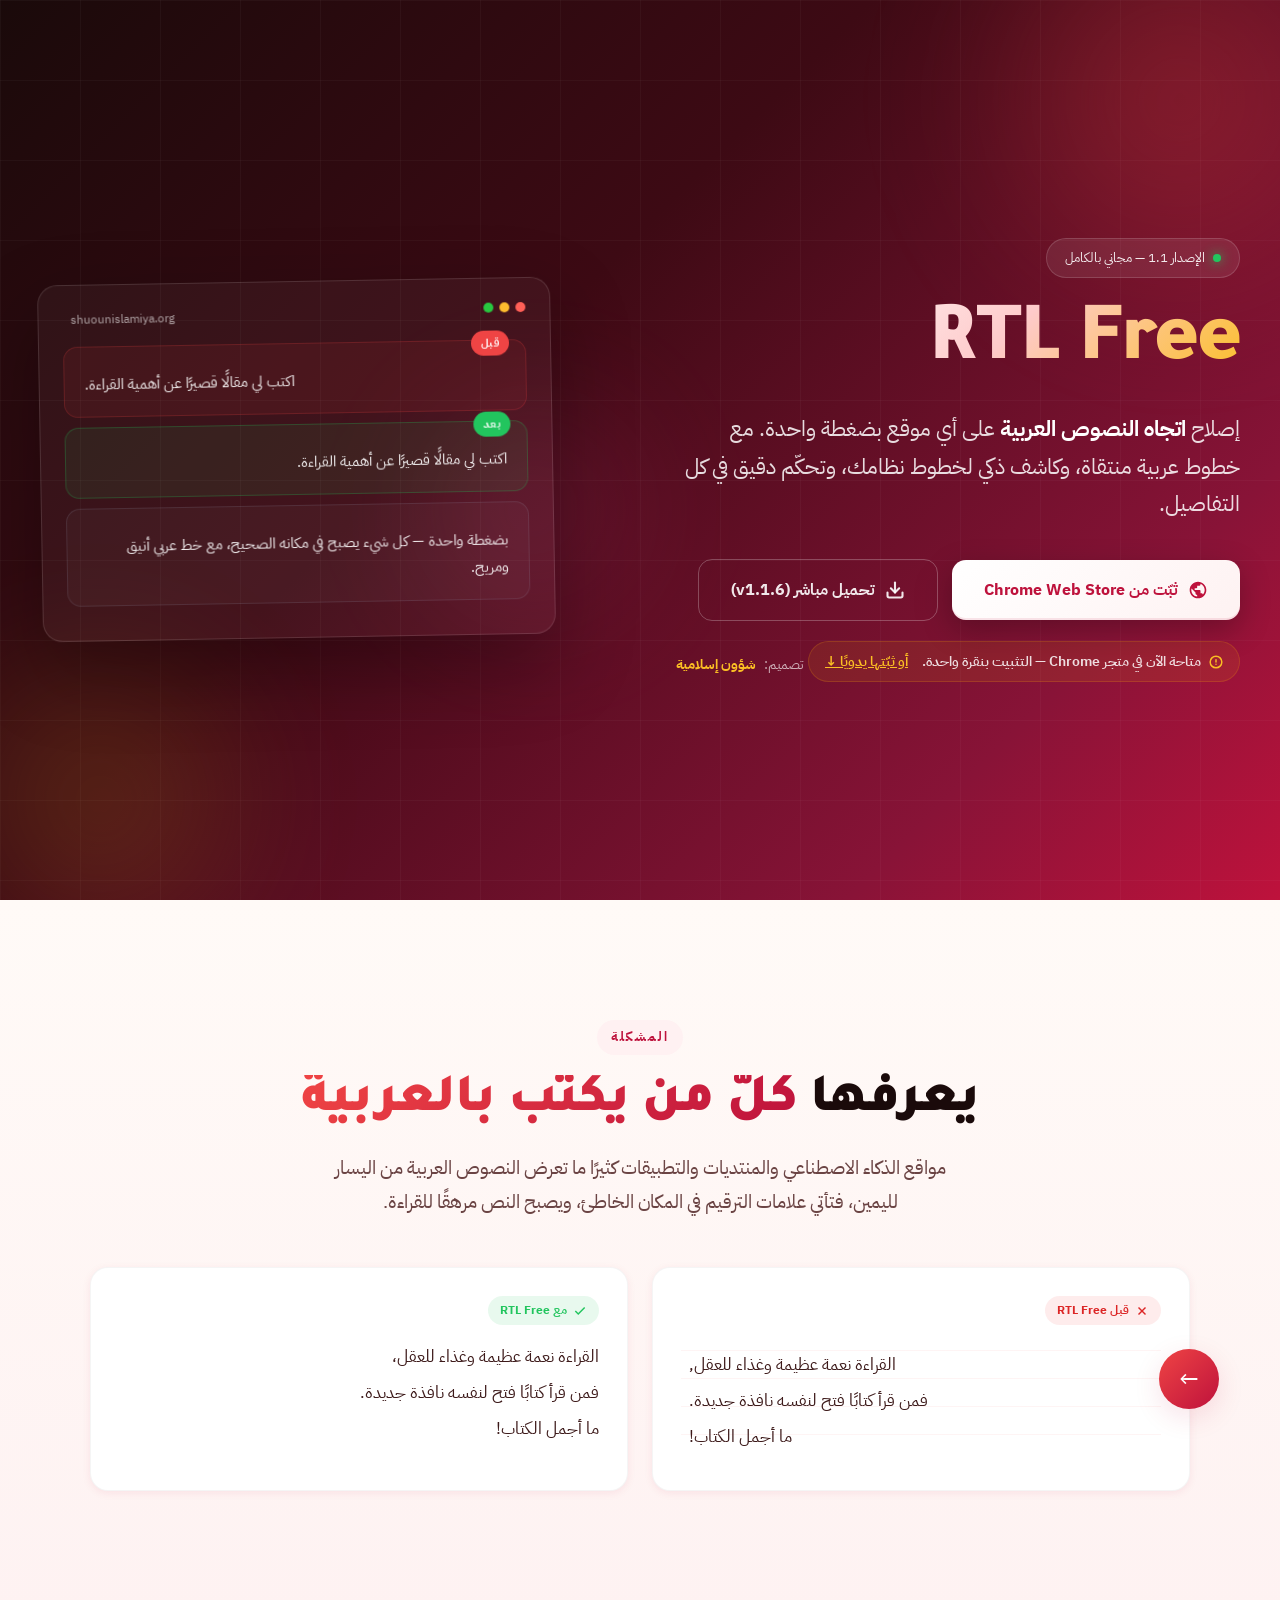
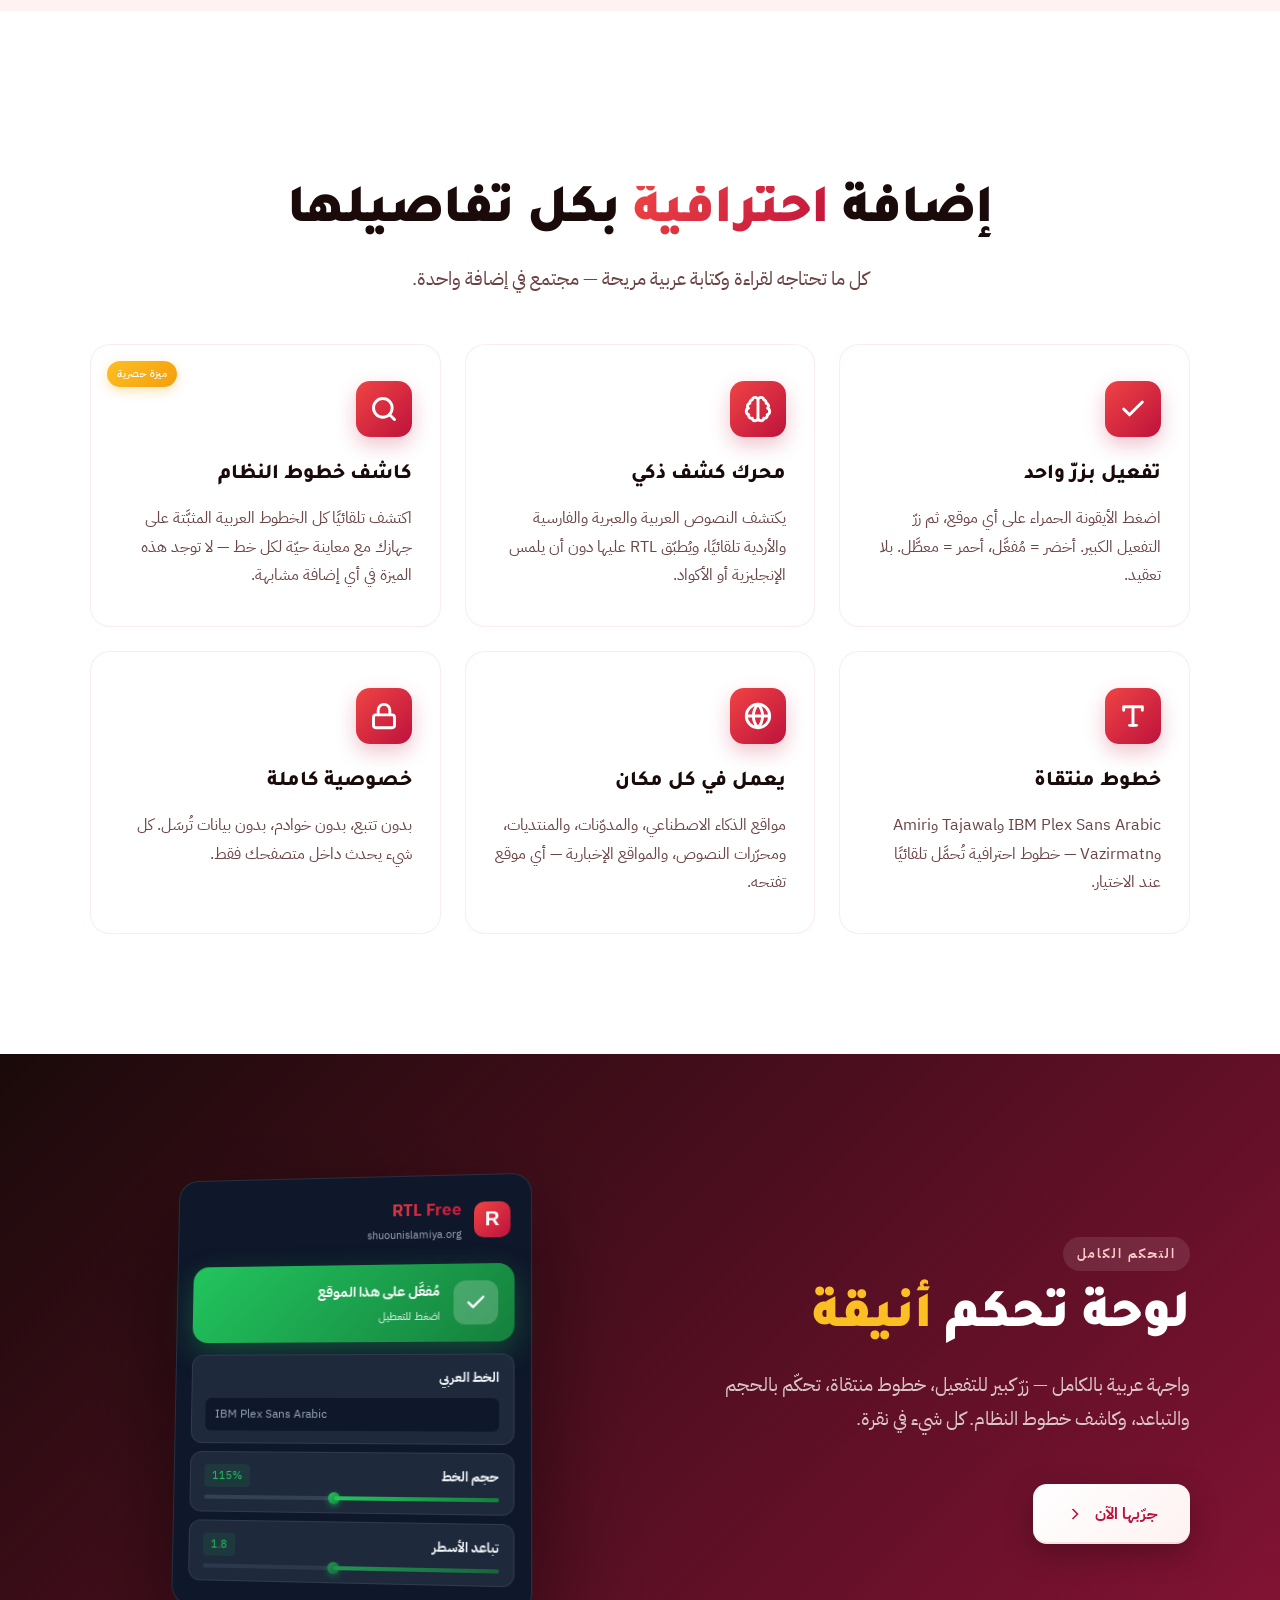
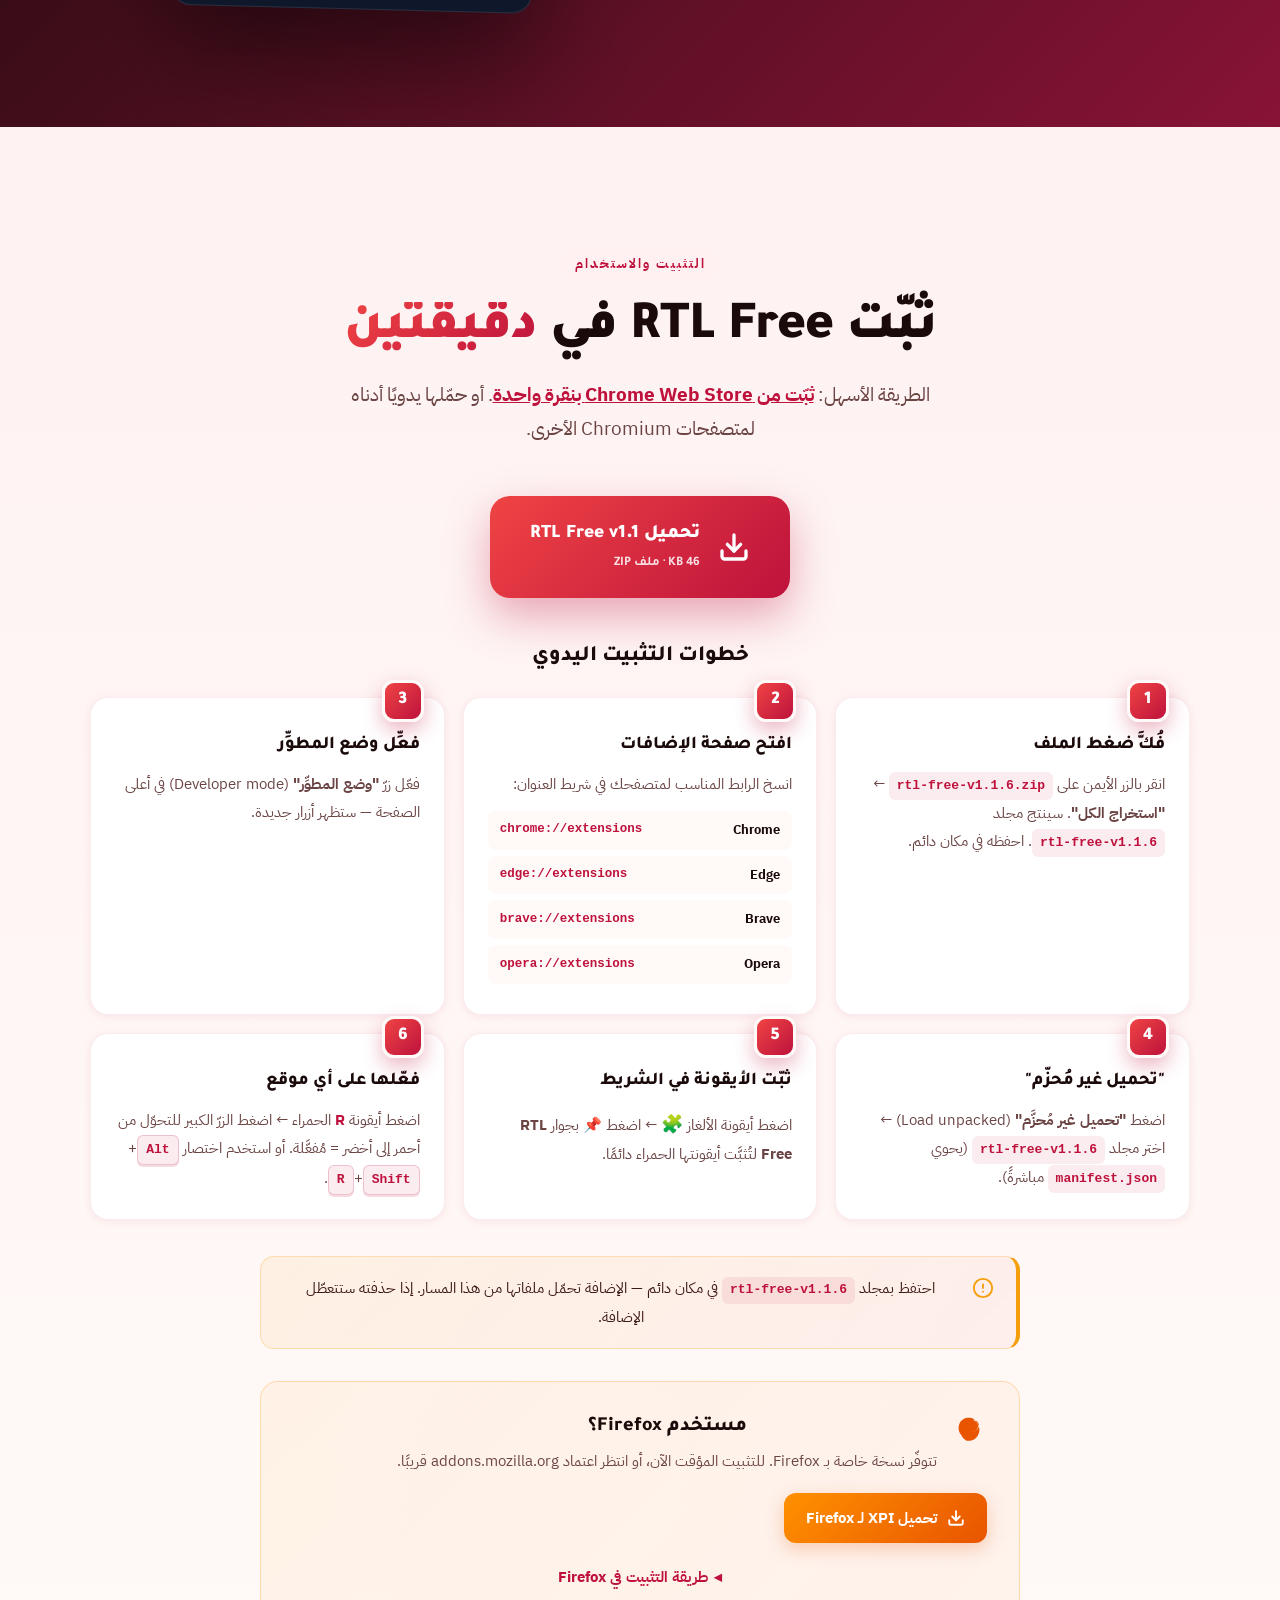
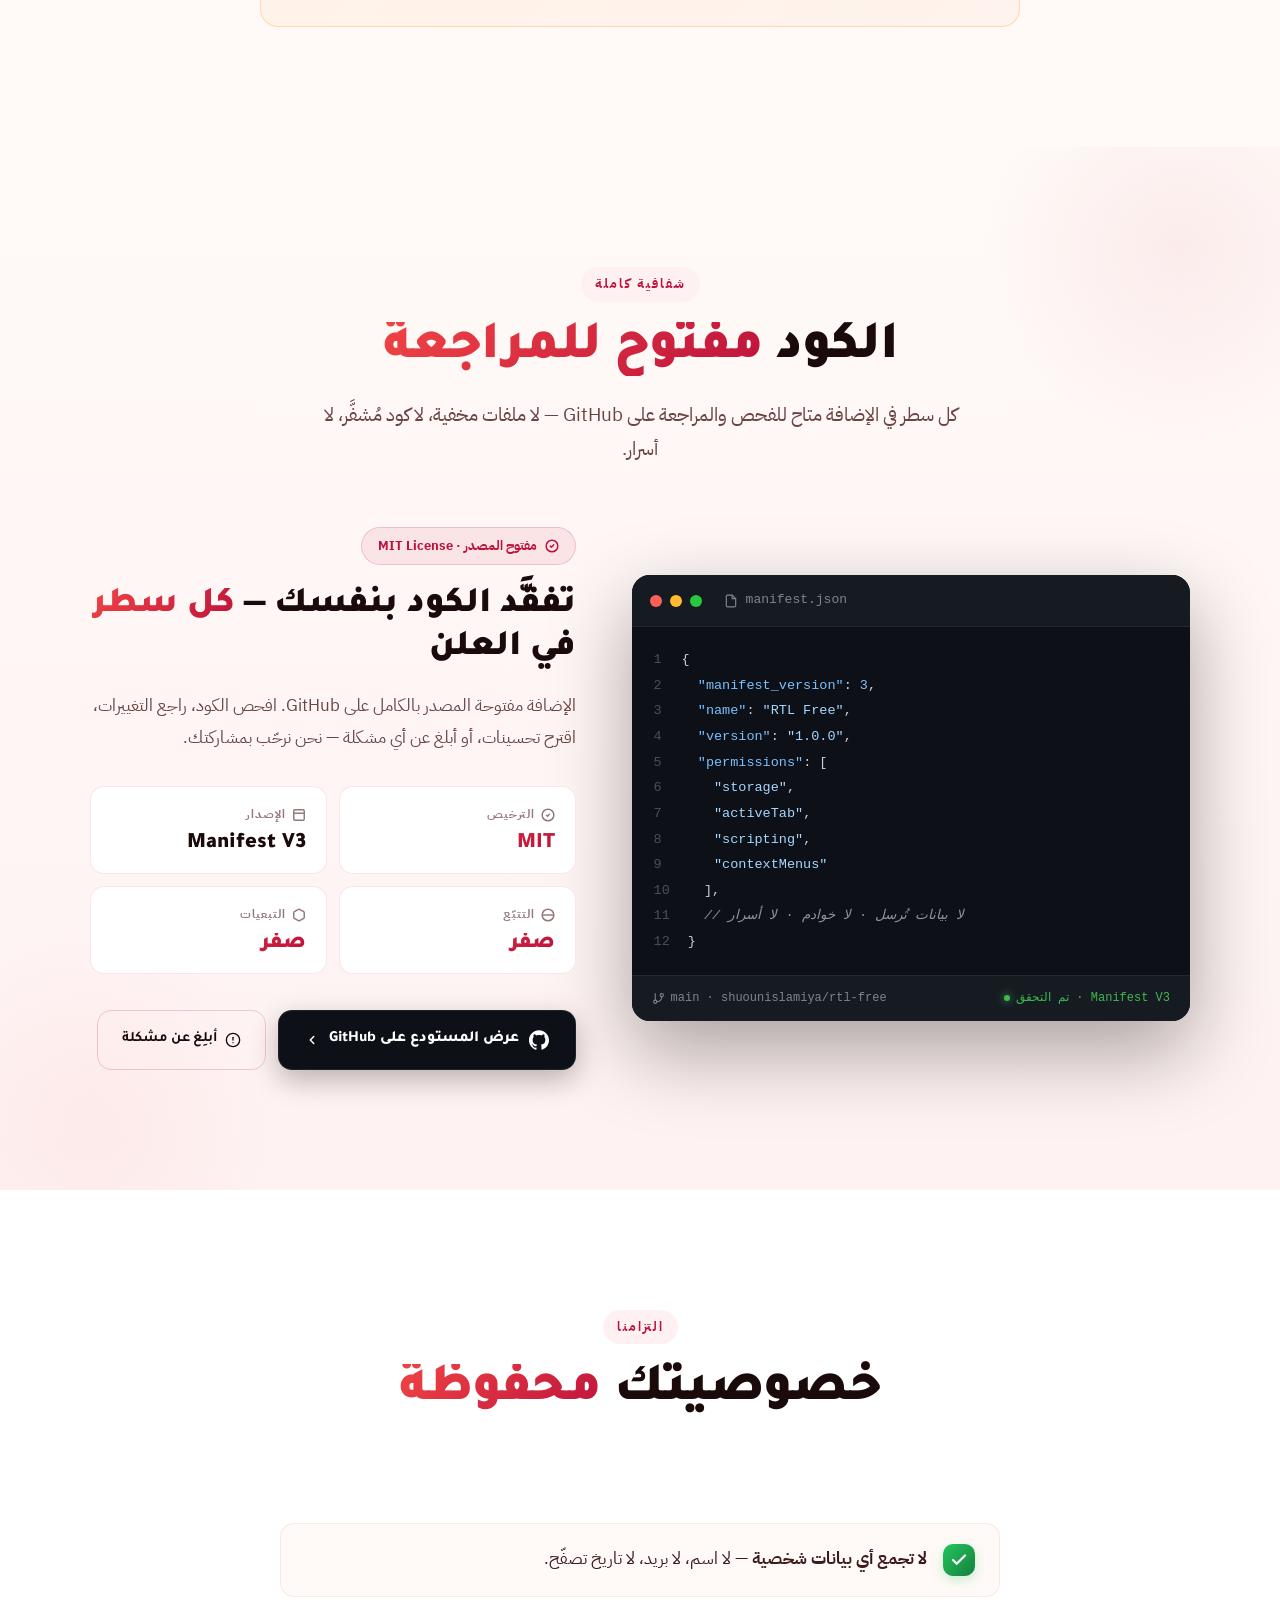
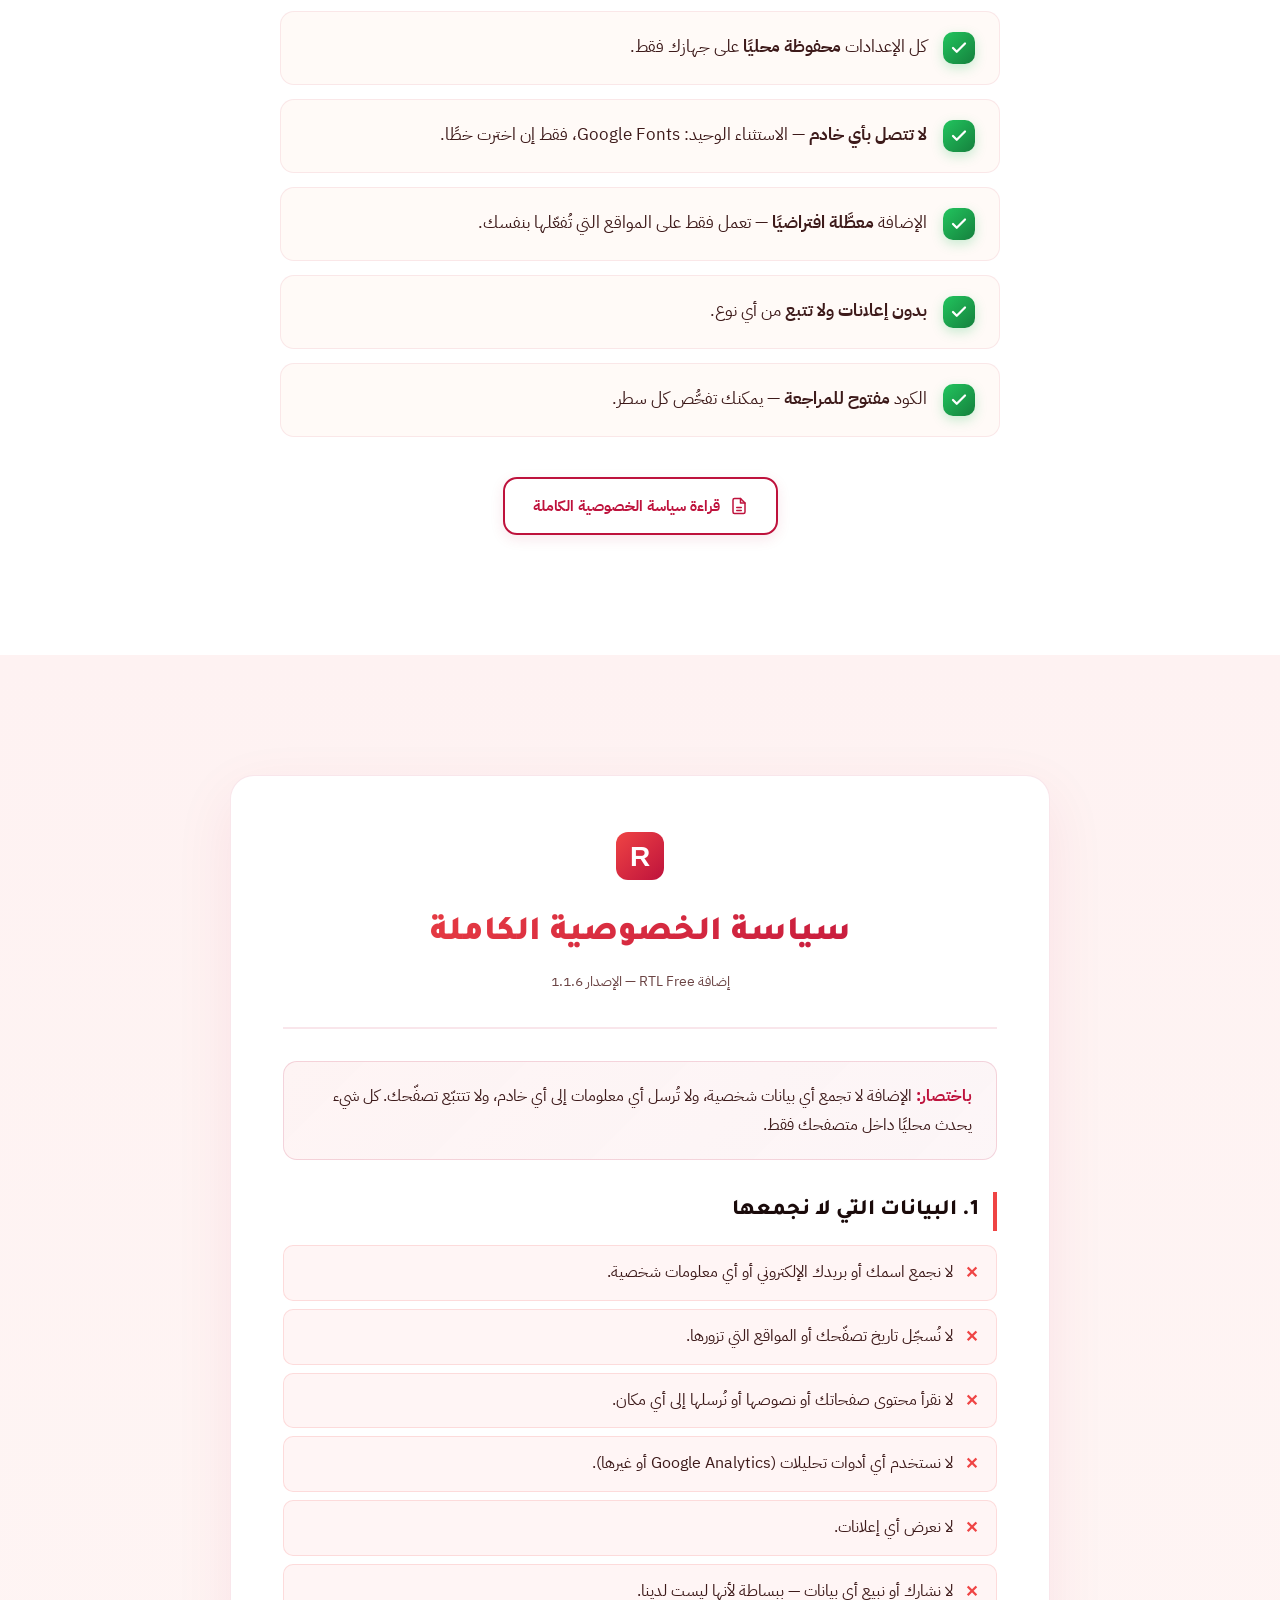
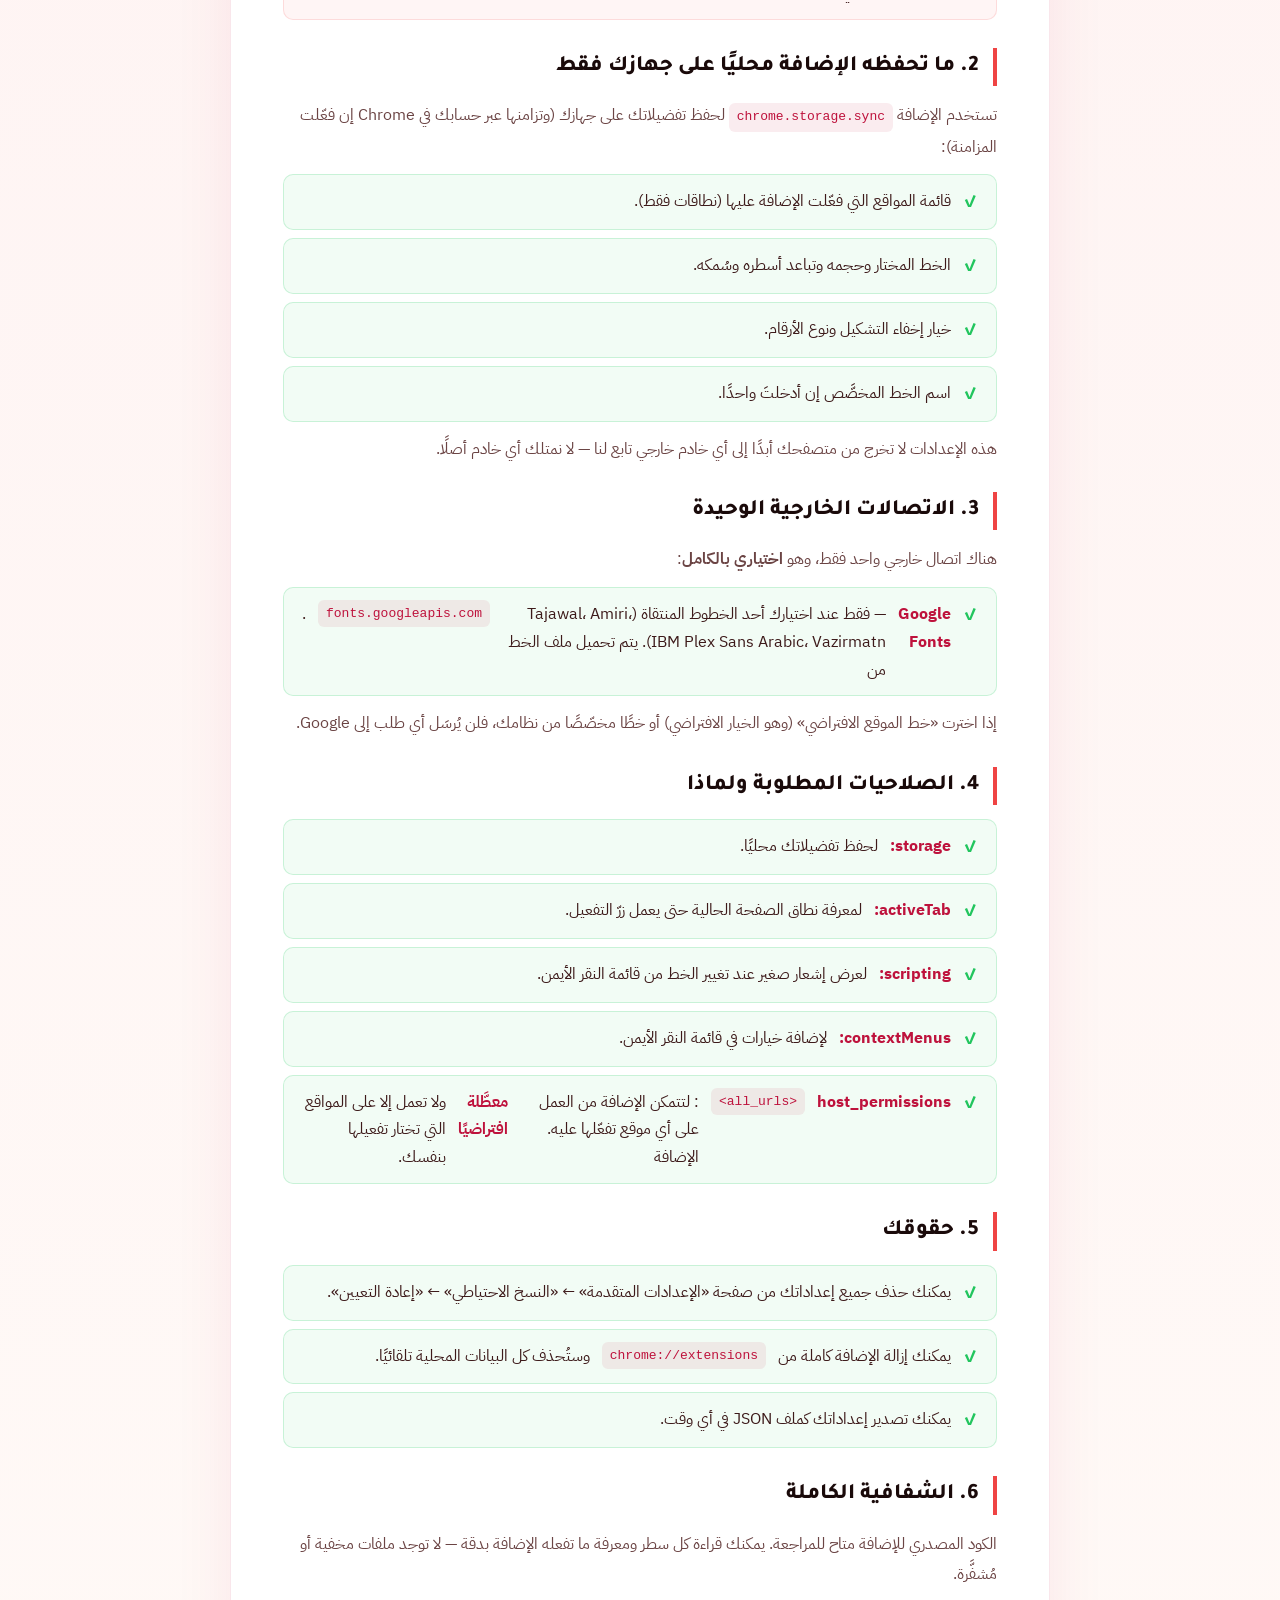
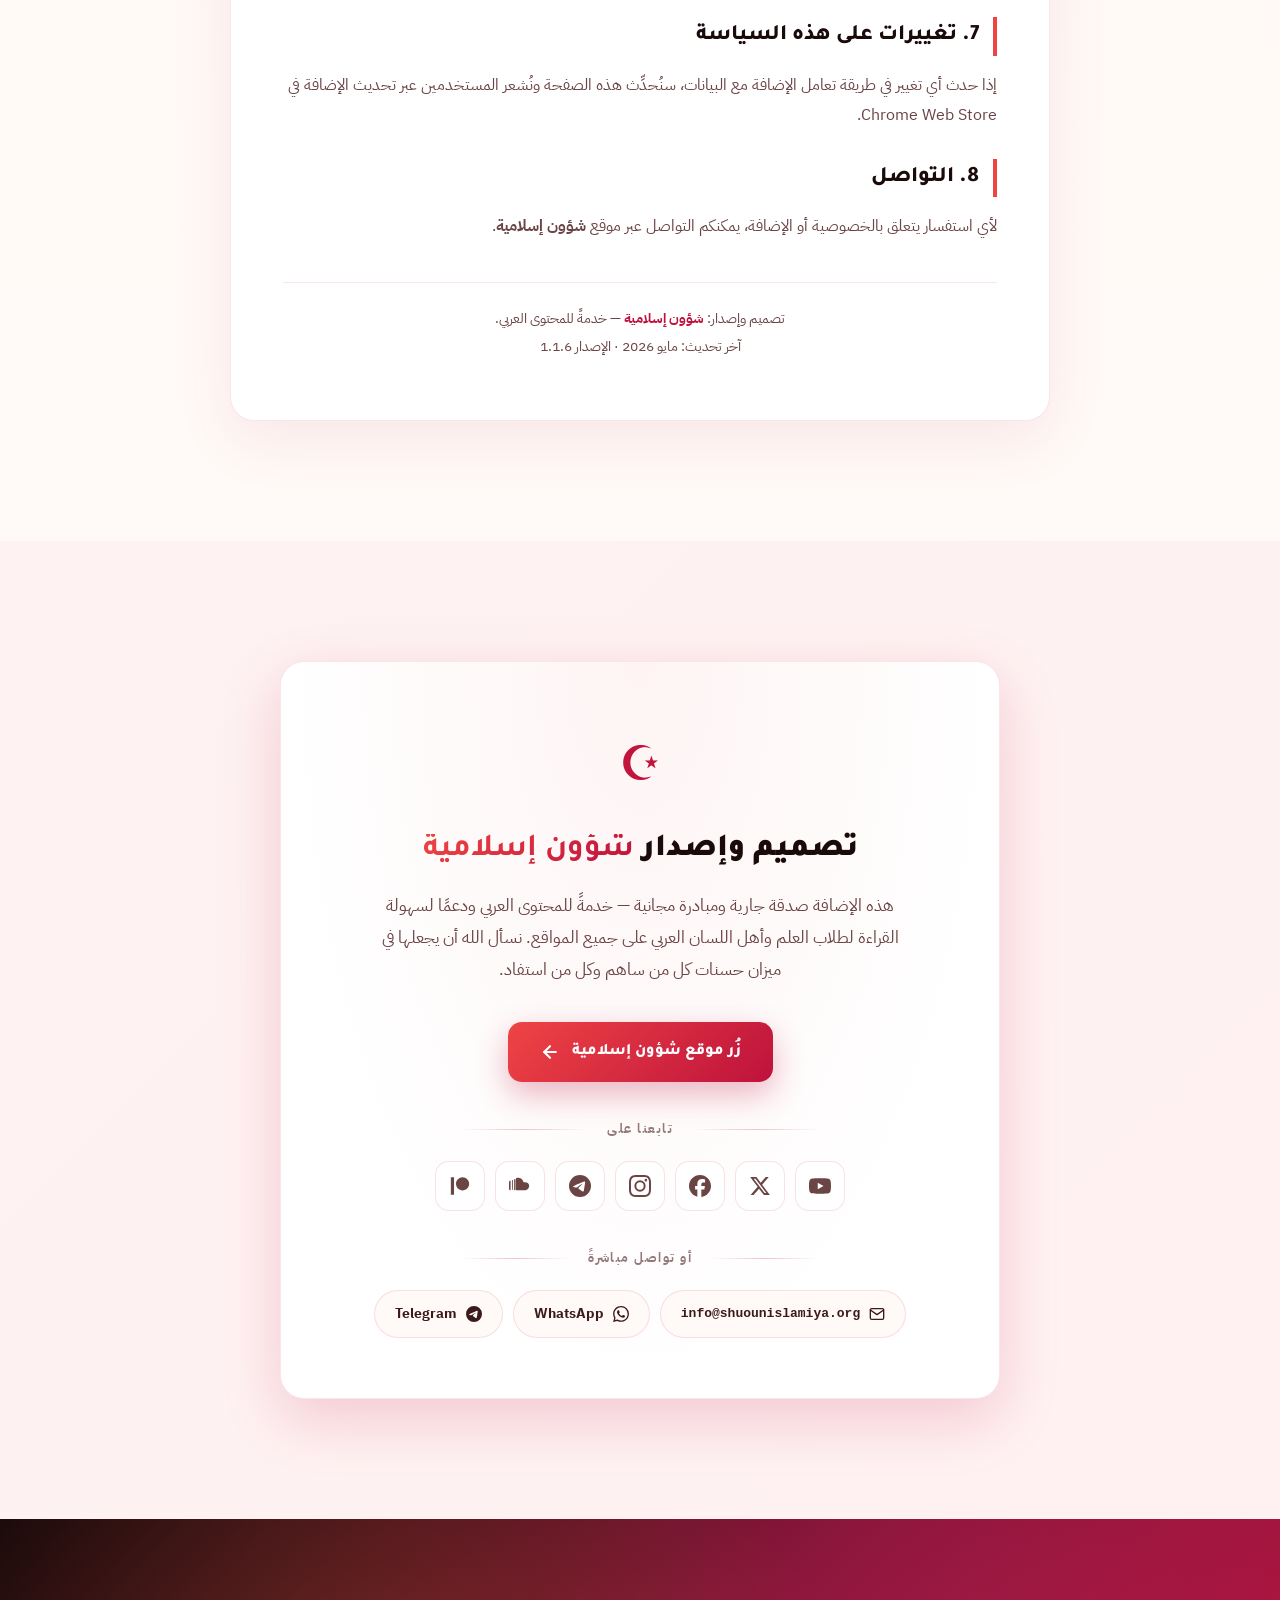
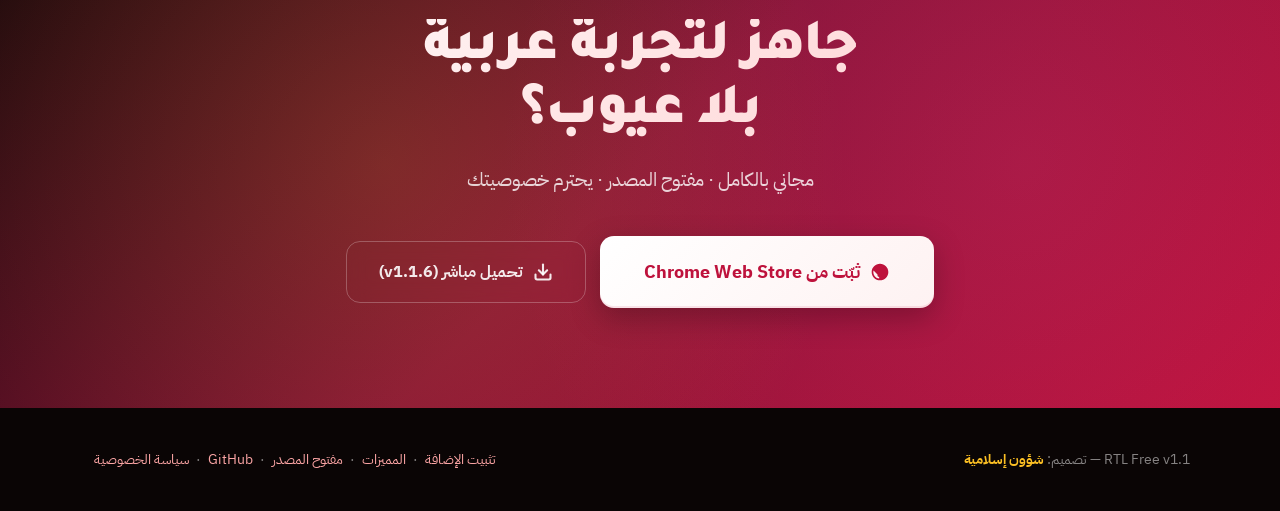
==== commit 0ebc6dfc: "Add Firefox build alongside Chrome Folder restructure: - extension/ → chrome/ (git mv preserves hist" ====
--- a/website/index.html
+++ b/website/index.html
@@ -36,7 +36,7 @@
 
   <!-- ============ Favicon ============ -->
   <link rel="icon" type="image/svg+xml" href="data:image/svg+xml,%3Csvg xmlns='http://www.w3.org/2000/svg' viewBox='0 0 48 48'%3E%3Cdefs%3E%3ClinearGradient id='g' x1='0%25' y1='0%25' x2='100%25' y2='100%25'%3E%3Cstop offset='0%25' stop-color='%23ef4444'/%3E%3Cstop offset='100%25' stop-color='%23be123c'/%3E%3C/linearGradient%3E%3C/defs%3E%3Crect width='48' height='48' rx='12' fill='url(%23g)'/%3E%3Ctext x='24' y='34' text-anchor='middle' fill='white' font-size='28' font-weight='800' font-family='Arial'%3ER%3C/text%3E%3C/svg%3E">
-  <link rel="apple-touch-icon" href="https://raw.githubusercontent.com/shuounislamiya/rtl-free/main/extension/icons/icon128.png">
+  <link rel="apple-touch-icon" href="https://raw.githubusercontent.com/shuounislamiya/rtl-free/main/chrome/icons/icon128.png">
 
   <!-- ============ Schema.org JSON-LD (الأهم لظهور متقدم في جوجل) ============ -->
   <script type="application/ld+json">
@@ -51,7 +51,7 @@
         "description": "إضافة متصفح عربية مجانية ومفتوحة المصدر تُصلح اتجاه النصوص العربية على مواقع الذكاء الاصطناعي (ChatGPT, Gemini, Claude, AI Studio) والمنتديات تلقائيًا، مع خطوط عربية منتقاة وتحكّم كامل بالمظهر.",
         "applicationCategory": "BrowserApplication",
         "applicationSubCategory": "Productivity",
-        "operatingSystem": "Chrome, Edge, Brave, Opera, Chromium",
+        "operatingSystem": "Chrome, Edge, Brave, Opera, Chromium, Firefox",
         "softwareVersion": "1.1.6",
         "url": "https://rtlfree.shuounislamiya.org/",
         "downloadUrl": "https://github.com/shuounislamiya/rtl-free/raw/main/website/download/rtl-free-v1.1.6.zip",
@@ -99,7 +99,7 @@
         "name": "شؤون إسلامية",
         "alternateName": "Shuoon Islamiya",
         "url": "https://shuounislamiya.org/",
-        "logo": "https://raw.githubusercontent.com/shuounislamiya/rtl-free/main/extension/icons/icon128.png",
+        "logo": "https://raw.githubusercontent.com/shuounislamiya/rtl-free/main/chrome/icons/icon128.png",
         "sameAs": [
           "https://github.com/shuounislamiya/rtl-free",
           "https://www.youtube.com/c/Shuounislamiya",
@@ -1011,11 +1011,125 @@
       font-weight: 700;
     }
 
+    /* ====================================================
+       قسم Firefox
+    ==================================================== */
+    .firefox-block {
+      max-width: 760px;
+      margin: 32px auto 0;
+      padding: 28px 32px;
+      background: linear-gradient(135deg, rgba(255, 145, 0, 0.06), rgba(232, 84, 0, 0.04));
+      border: 1px solid rgba(255, 145, 0, 0.25);
+      border-radius: 18px;
+    }
+    .firefox-block-head {
+      display: flex;
+      gap: 18px;
+      align-items: flex-start;
+      margin-bottom: 18px;
+    }
+    .firefox-block-head svg {
+      flex-shrink: 0;
+      color: #e85400;
+      margin-top: 4px;
+    }
+    .firefox-block-text h4 {
+      font-family: var(--font-display);
+      font-size: 20px;
+      font-weight: 800;
+      color: var(--ink);
+      margin-bottom: 4px;
+    }
+    .firefox-block-text p {
+      font-size: 15px;
+      color: var(--ink-muted);
+      line-height: 1.7;
+      margin: 0;
+    }
+    .firefox-block-actions {
+      display: flex;
+      flex-direction: column;
+      gap: 14px;
+    }
+    .btn-firefox {
+      display: inline-flex;
+      align-items: center;
+      justify-content: center;
+      gap: 10px;
+      padding: 12px 22px;
+      background: linear-gradient(135deg, #ff9100, #e85400);
+      color: white;
+      border-radius: 12px;
+      font-family: var(--font);
+      font-size: 15px;
+      font-weight: 700;
+      text-decoration: none;
+      align-self: flex-start;
+      box-shadow: 0 6px 18px rgba(232, 84, 0, 0.25);
+      transition: transform 0.2s, box-shadow 0.2s;
+    }
+    .btn-firefox:hover {
+      transform: translateY(-2px);
+      box-shadow: 0 10px 24px rgba(232, 84, 0, 0.35);
+    }
+    .firefox-steps {
+      font-size: 14.5px;
+      color: var(--ink-soft);
+    }
+    .firefox-steps summary {
+      cursor: pointer;
+      font-weight: 700;
+      color: var(--red-dark);
+      padding: 8px 0;
+      list-style: none;
+      display: inline-flex;
+      align-items: center;
+      gap: 6px;
+    }
+    .firefox-steps summary::before {
+      content: '◂';
+      transition: transform 0.2s;
+      display: inline-block;
+    }
+    .firefox-steps[open] summary::before {
+      transform: rotate(-90deg);
+    }
+    .firefox-steps ol {
+      margin: 12px 22px 8px;
+      padding: 0;
+      line-height: 1.85;
+    }
+    .firefox-steps ol li {
+      margin-bottom: 6px;
+    }
+    .firefox-steps code {
+      background: rgba(232, 84, 0, 0.08);
+      color: #c44400;
+      padding: 2px 8px;
+      border-radius: 6px;
+      font-size: 13px;
+      font-family: 'Consolas', monospace;
+      direction: ltr;
+      display: inline-block;
+      font-weight: 700;
+    }
+    .firefox-steps p {
+      margin-top: 10px;
+      color: var(--ink-muted);
+      font-size: 14px;
+    }
+    .firefox-steps a {
+      color: var(--red-dark);
+      font-weight: 700;
+    }
+
     @media (max-width: 720px) {
       .btn-download-big { padding: 18px 28px; gap: 14px; }
       .btn-download-big svg { width: 26px; height: 26px; }
       .btn-download-label strong { font-size: 17px; }
       .install-card { padding: 26px 20px 20px; }
+      .firefox-block { padding: 22px 20px; }
+      .firefox-block-head { flex-direction: column; gap: 10px; }
     }
 
     /* ====================================================
@@ -2324,6 +2438,38 @@
           <line x1="12" y1="16" x2="12.01" y2="16"/>
         </svg>
         <span>احتفظ بمجلد <code>rtl-free-v1.1.6</code> في مكان دائم — الإضافة تحمّل ملفاتها من هذا المسار. إذا حذفته ستتعطّل الإضافة.</span>
+      </div>
+
+      <div class="firefox-block reveal">
+        <div class="firefox-block-head">
+          <svg viewBox="0 0 24 24" fill="currentColor" width="32" height="32" aria-hidden="true">
+            <path d="M9.27 7.94c-.013 0 .014.001 0 0zm6.945-1.328c.39.43.742.92 1.05 1.46.15.24.27.5.4.77.06.13.13.27.18.4.05.16.1.32.16.5.04.1.07.21.09.32.07.27.13.55.16.84a8.6 8.6 0 01-.02 1.85 8.05 8.05 0 01-.16.94c-.05.2-.1.4-.16.6a8.8 8.8 0 01-.78 1.85c-.16.28-.34.55-.54.81-.27.36-.57.7-.9 1-.85.8-1.87 1.4-3 1.78-.4.13-.81.23-1.23.3a8.3 8.3 0 01-2.84-.05A8.16 8.16 0 014.42 15.4a8.3 8.3 0 01-1.27-2.34 7.97 7.97 0 01-.45-2.97c.04-.77.18-1.5.4-2.2.07-.22.16-.43.25-.64.18-.42.4-.83.65-1.21.13-.2.28-.39.43-.57.34-.41.71-.79 1.13-1.12.42-.34.88-.63 1.37-.87.34-.17.7-.31 1.07-.42.4-.13.82-.22 1.25-.27.32-.05.65-.07.99-.07.45 0 .9.04 1.33.12.34.06.68.14 1 .25.24.08.47.17.7.28.59.27 1.13.61 1.61 1.01-.32-.06-.65-.1-.99-.1-.7 0-1.37.13-1.99.37.27-.05.55-.07.83-.07.49 0 .96.07 1.4.2.32.1.62.23.9.39.2.12.39.25.57.4.11.09.21.18.31.28.39.39.7.85.93 1.36.13.28.22.58.3.88.07.32.11.65.11.99 0 .26-.02.5-.06.75-.05.32-.14.62-.25.91-.18.45-.45.86-.78 1.21-.36.39-.81.7-1.3.93-.46.21-.97.34-1.5.39-.13.01-.27.02-.4.02-.41 0-.81-.05-1.19-.15-.33-.08-.65-.21-.95-.37l.05.03c.32.18.67.32 1.03.41.36.09.74.13 1.12.13.46 0 .92-.06 1.36-.18.44-.12.85-.31 1.23-.55.39-.25.74-.55 1.04-.91.3-.36.55-.76.74-1.2.13-.31.24-.63.31-.95.07-.31.11-.63.11-.96 0-.43-.06-.84-.18-1.23-.12-.39-.29-.76-.51-1.1-.22-.34-.49-.64-.79-.91-.31-.27-.65-.5-1.01-.69z"/>
+          </svg>
+          <div class="firefox-block-text">
+            <h4>مستخدم Firefox؟</h4>
+            <p>تتوفّر نسخة خاصة بـ Firefox. للتثبيت المؤقت الآن، أو انتظر اعتماد addons.mozilla.org قريبًا.</p>
+          </div>
+        </div>
+        <div class="firefox-block-actions">
+          <a href="https://github.com/shuounislamiya/rtl-free/raw/main/website/download/rtl-free-v1.1.6-firefox.xpi" class="btn-firefox" download>
+            <svg viewBox="0 0 24 24" fill="none" stroke="currentColor" stroke-width="2.5" stroke-linecap="round" stroke-linejoin="round" width="18" height="18">
+              <path d="M21 15v4a2 2 0 0 1-2 2H5a2 2 0 0 1-2-2v-4"/>
+              <polyline points="7 10 12 15 17 10"/>
+              <line x1="12" y1="15" x2="12" y2="3"/>
+            </svg>
+            تحميل XPI لـ Firefox
+          </a>
+          <details class="firefox-steps">
+            <summary>طريقة التثبيت في Firefox</summary>
+            <ol>
+              <li>افتح <code>about:debugging#/runtime/this-firefox</code> في شريط العنوان.</li>
+              <li>اضغط <strong>"تحميل إضافة مؤقتة"</strong> (Load Temporary Add-on).</li>
+              <li>اختر ملف <code>rtl-free-v1.1.6-firefox.xpi</code> الذي حمّلته.</li>
+              <li>ستعمل الإضافة فورًا. ملاحظة: التثبيت المؤقت يزول عند إغلاق Firefox.</li>
+            </ol>
+            <p>للتثبيت الدائم، انتظر اعتماد الإضافة في <a href="https://addons.mozilla.org" target="_blank" rel="noopener">addons.mozilla.org</a>.</p>
+          </details>
+        </div>
       </div>
 
     </div>
